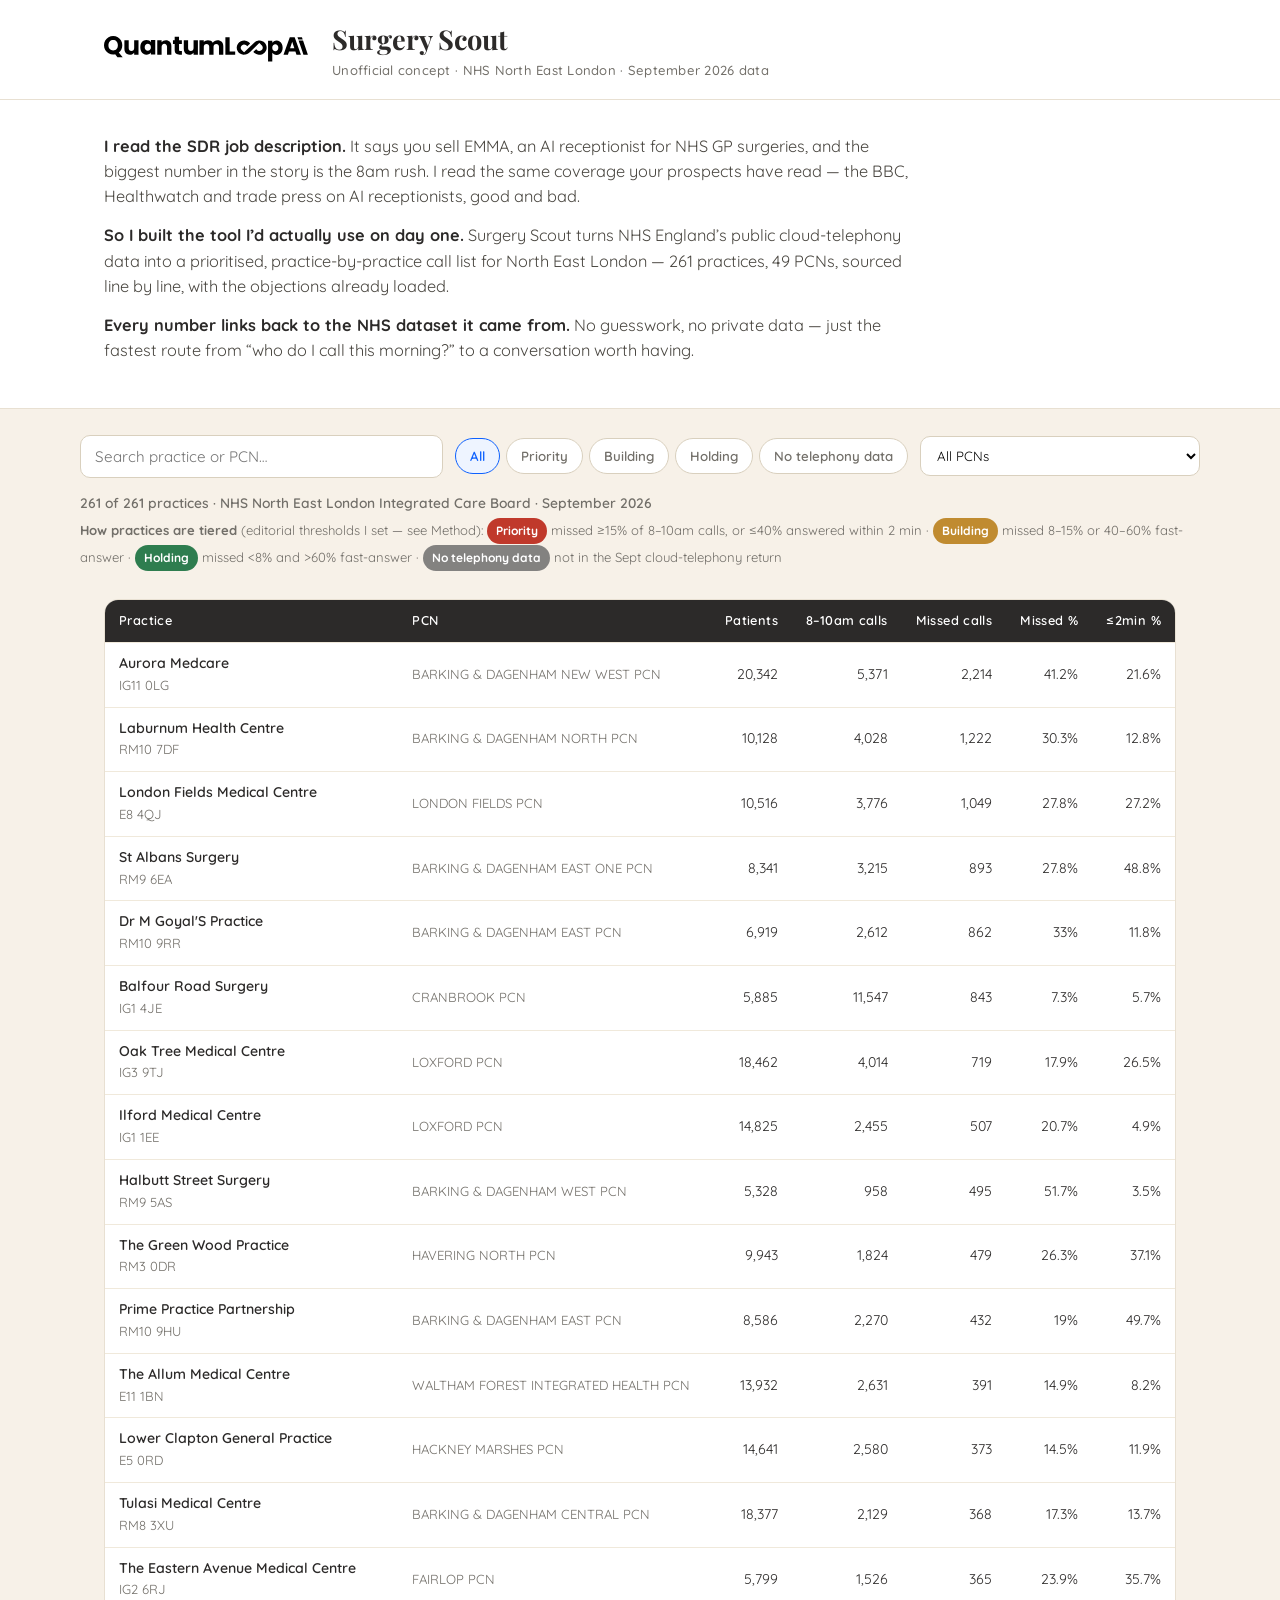
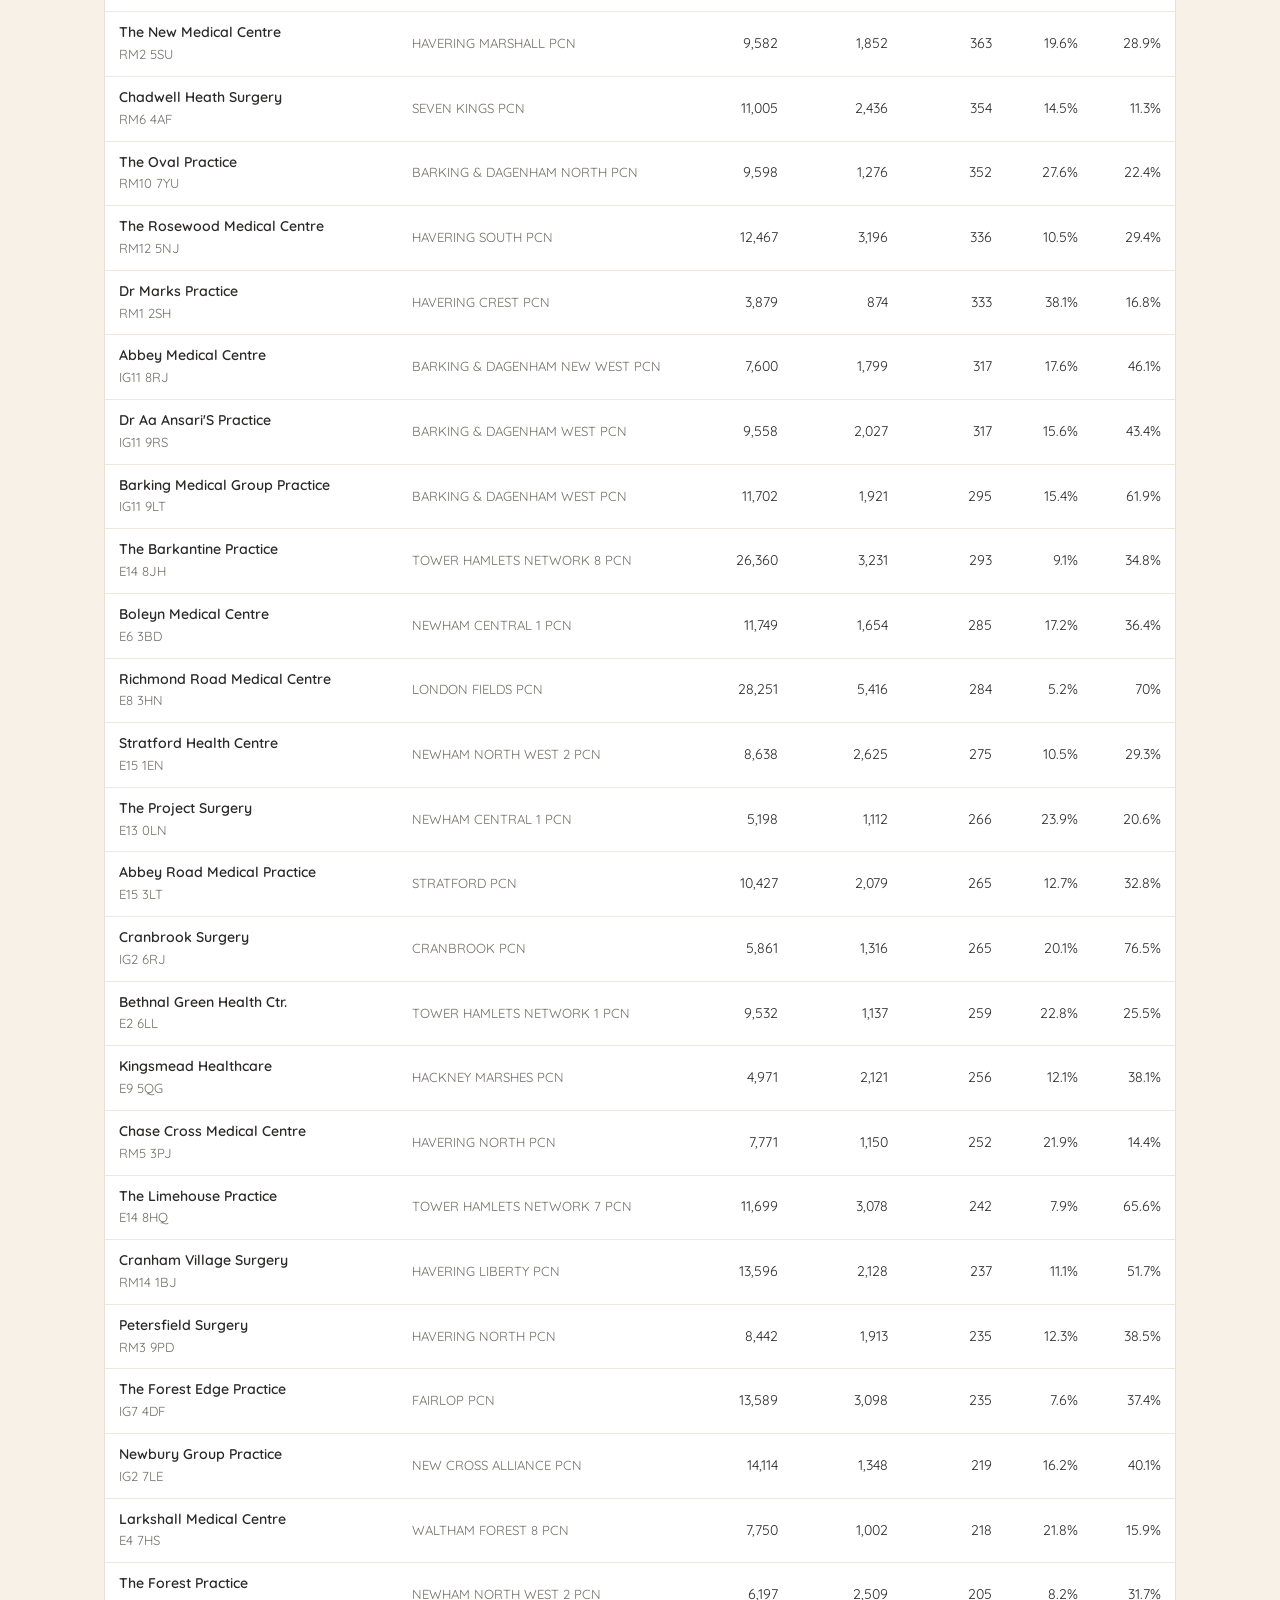
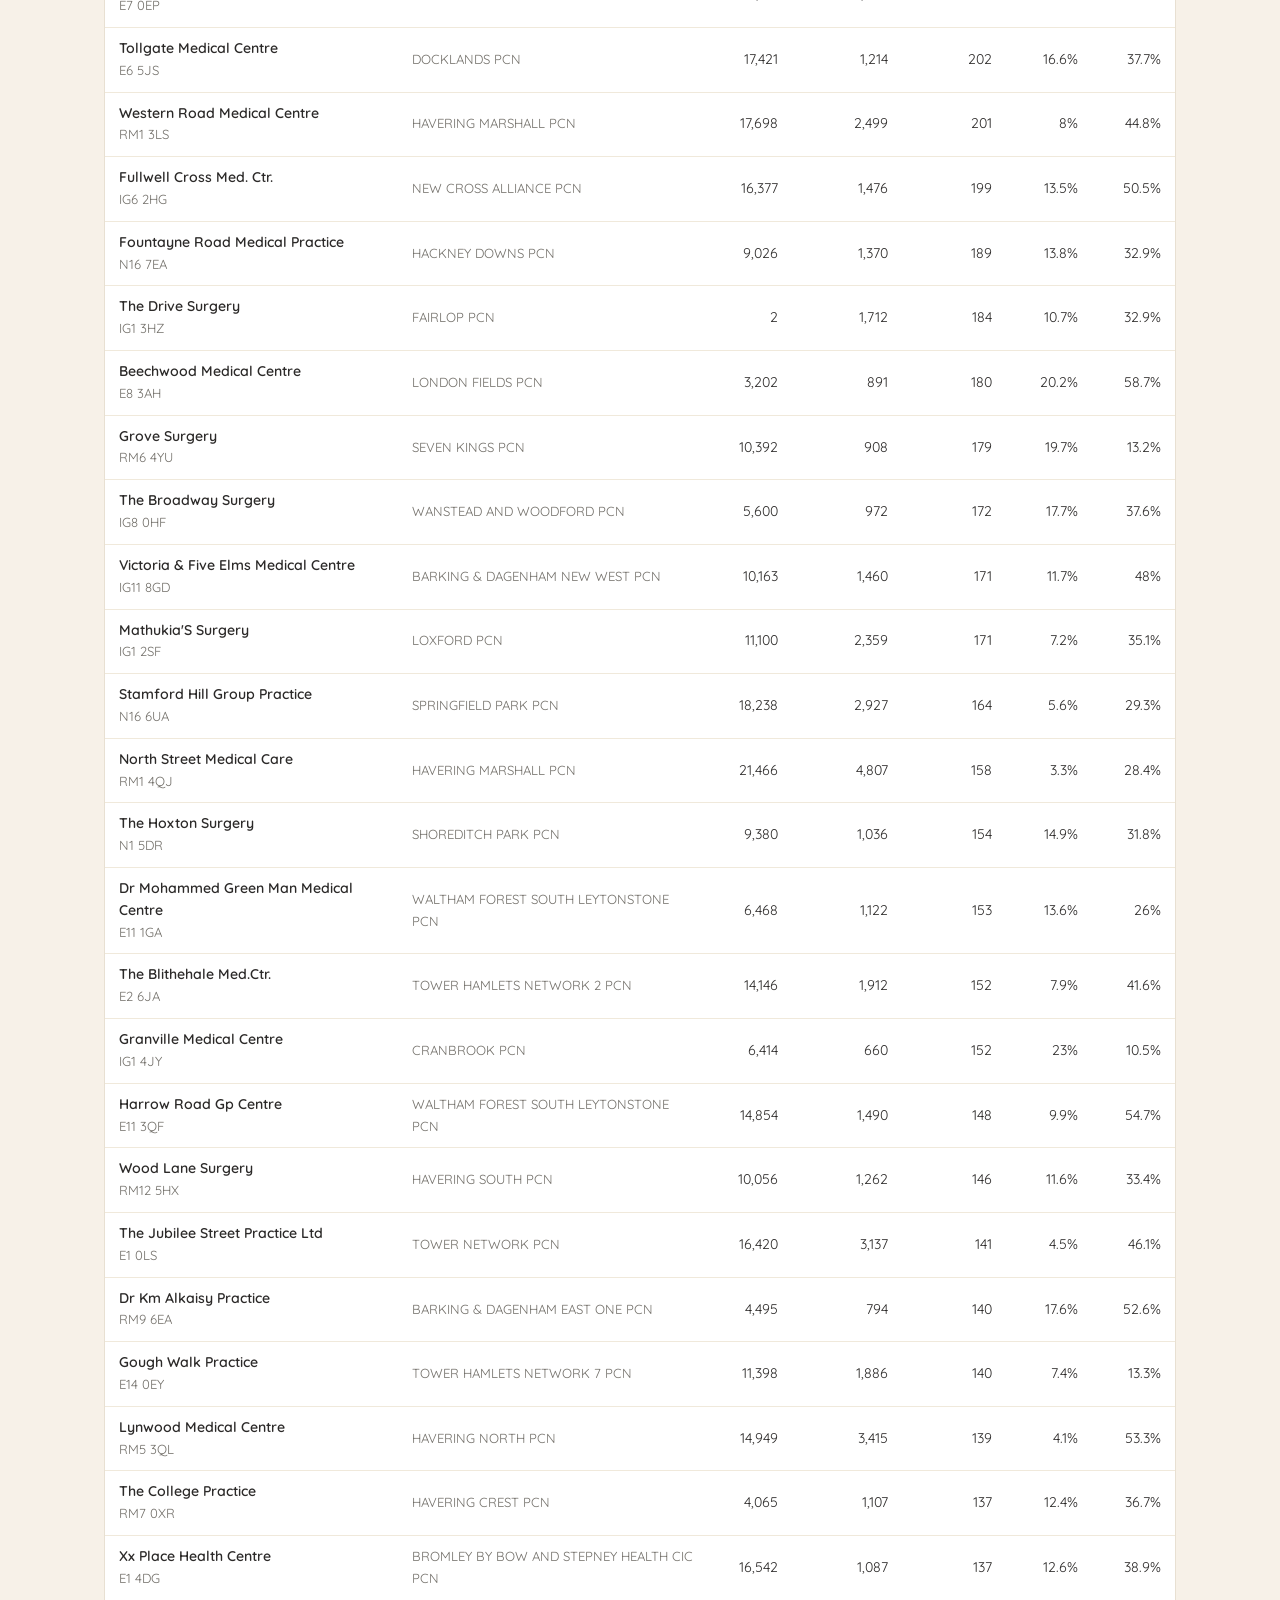
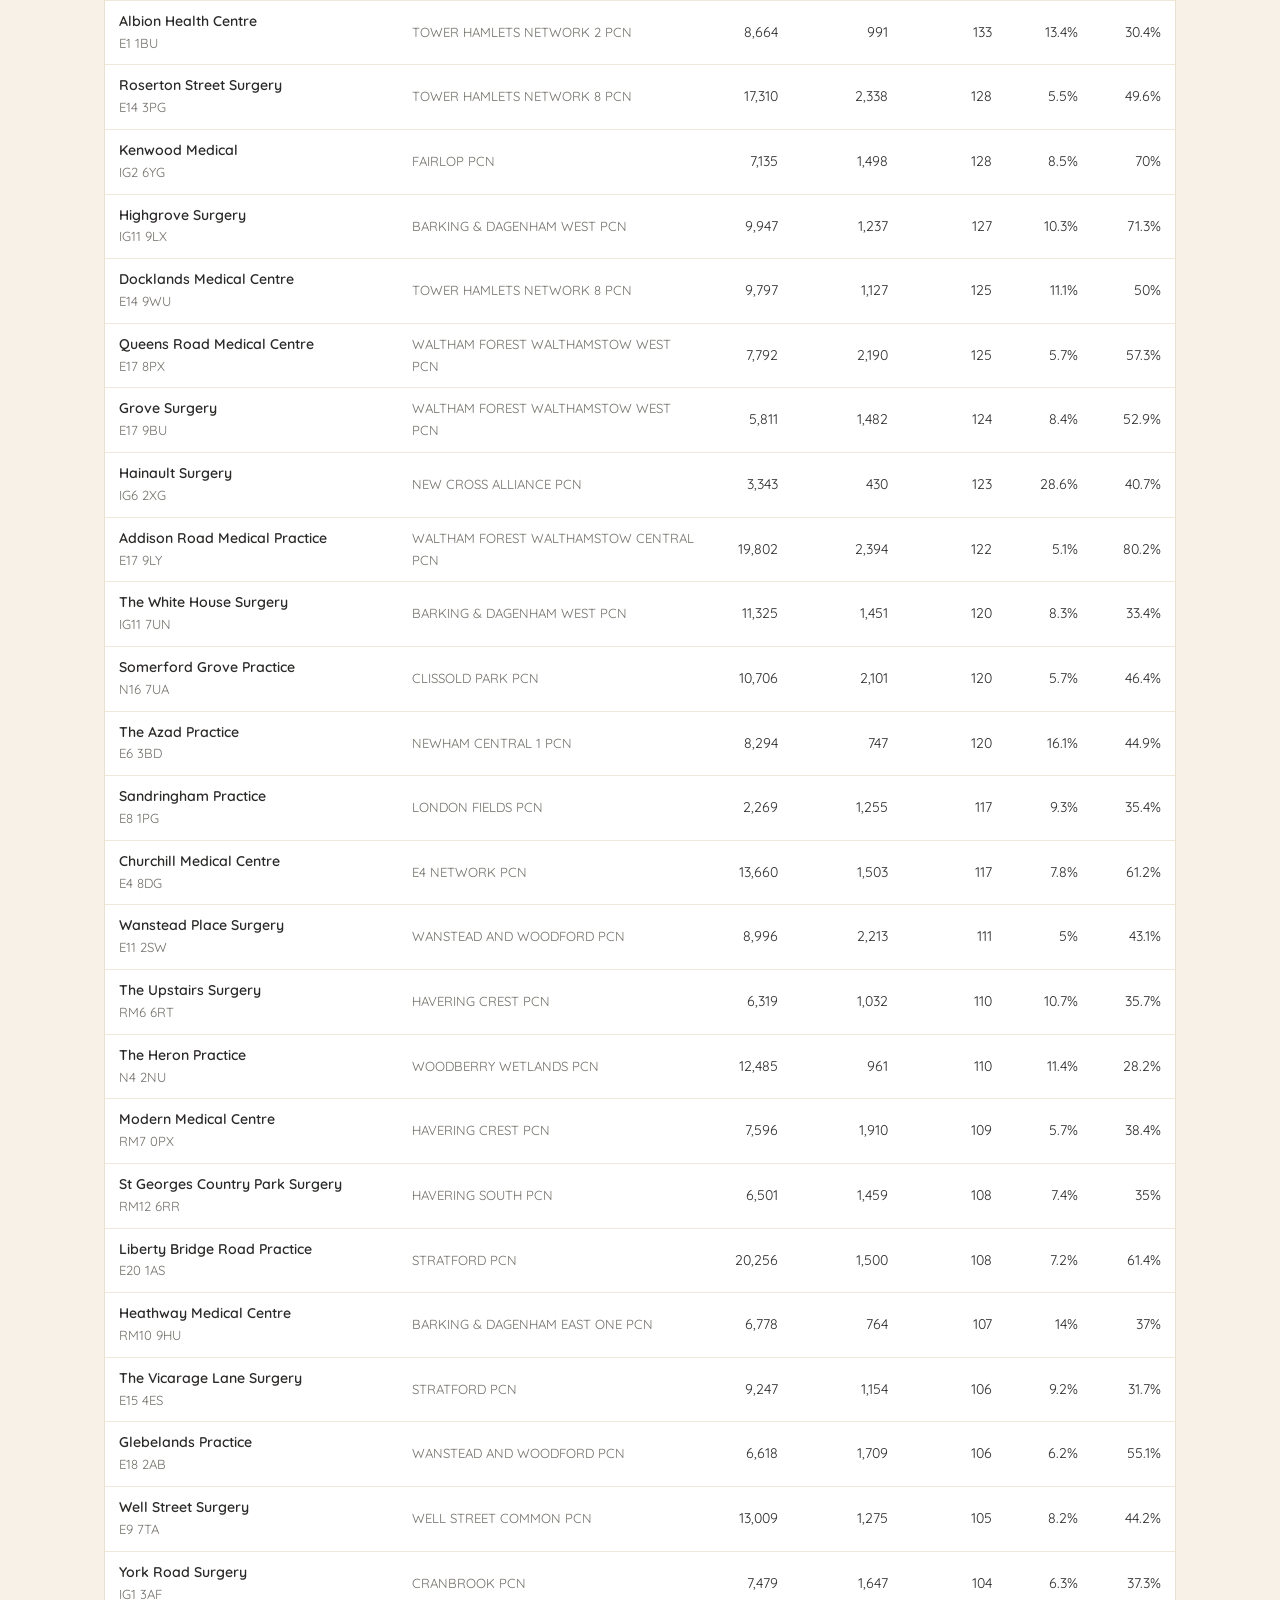
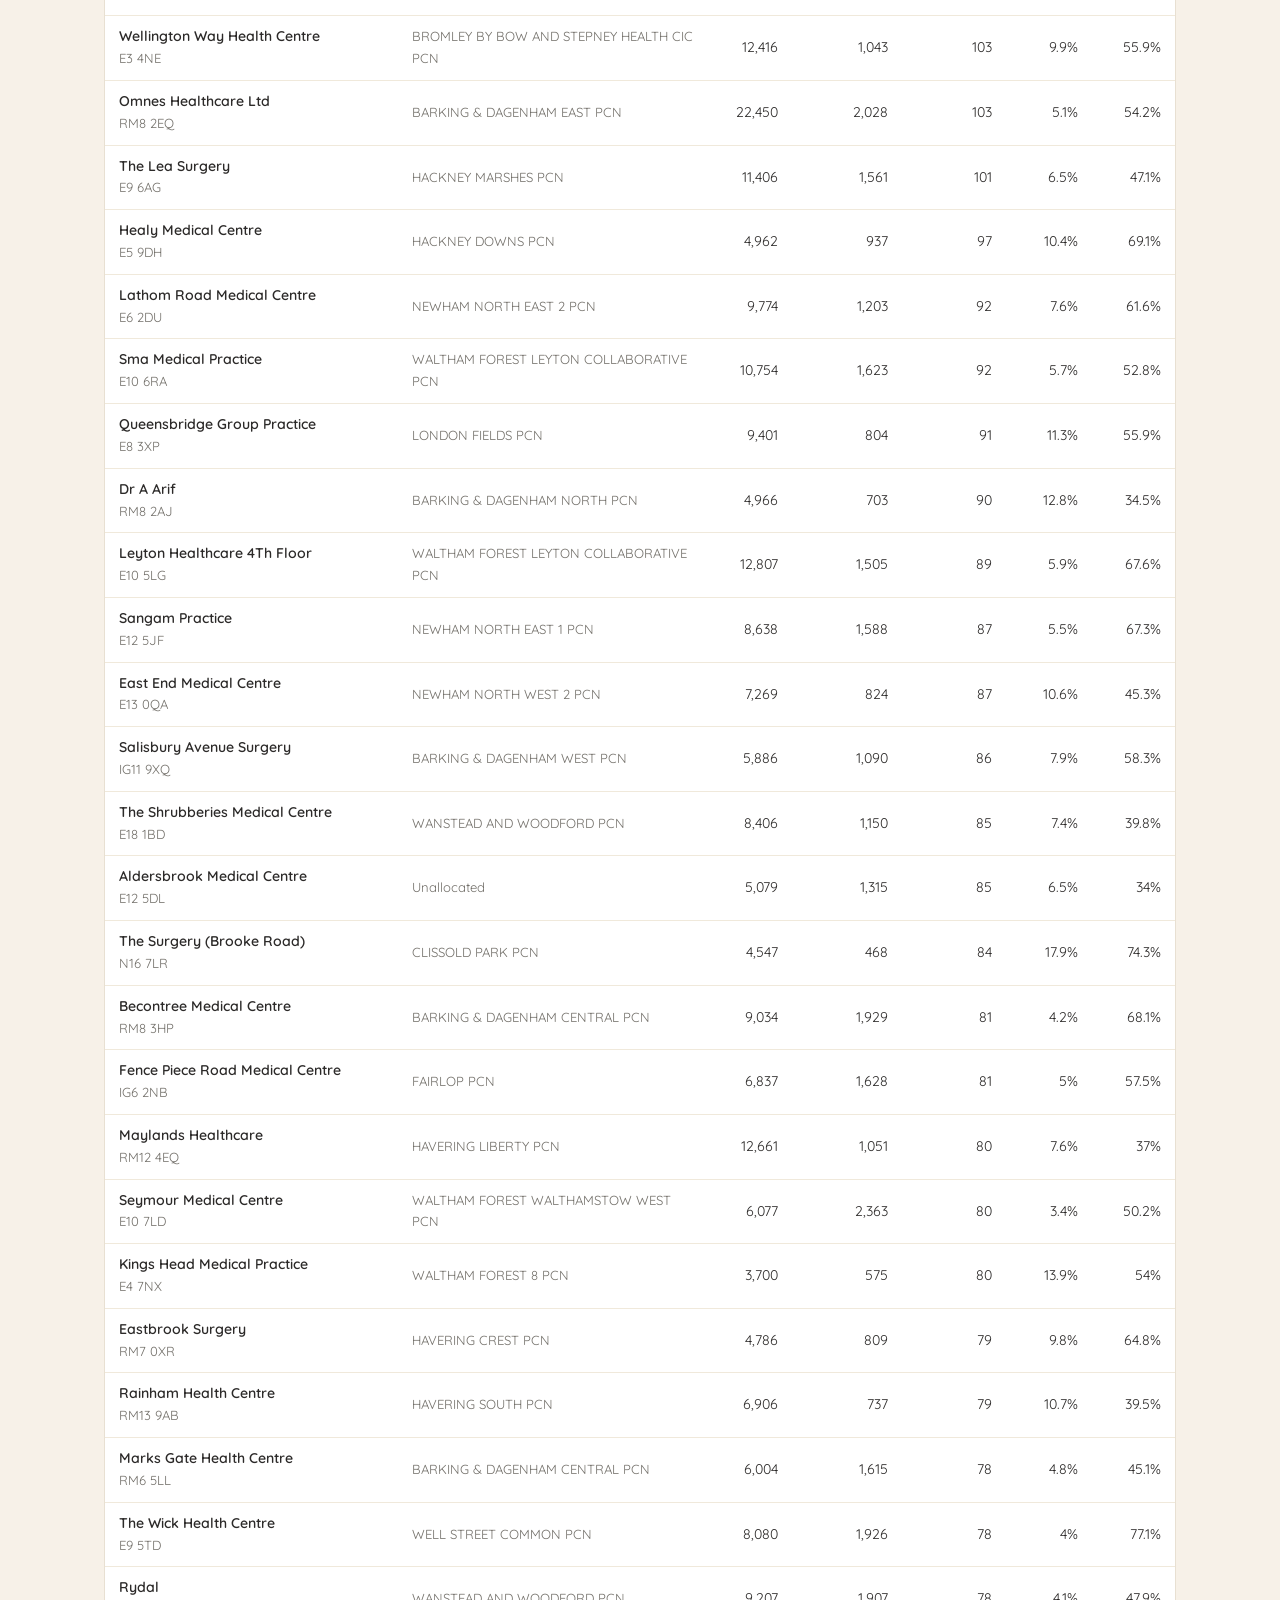
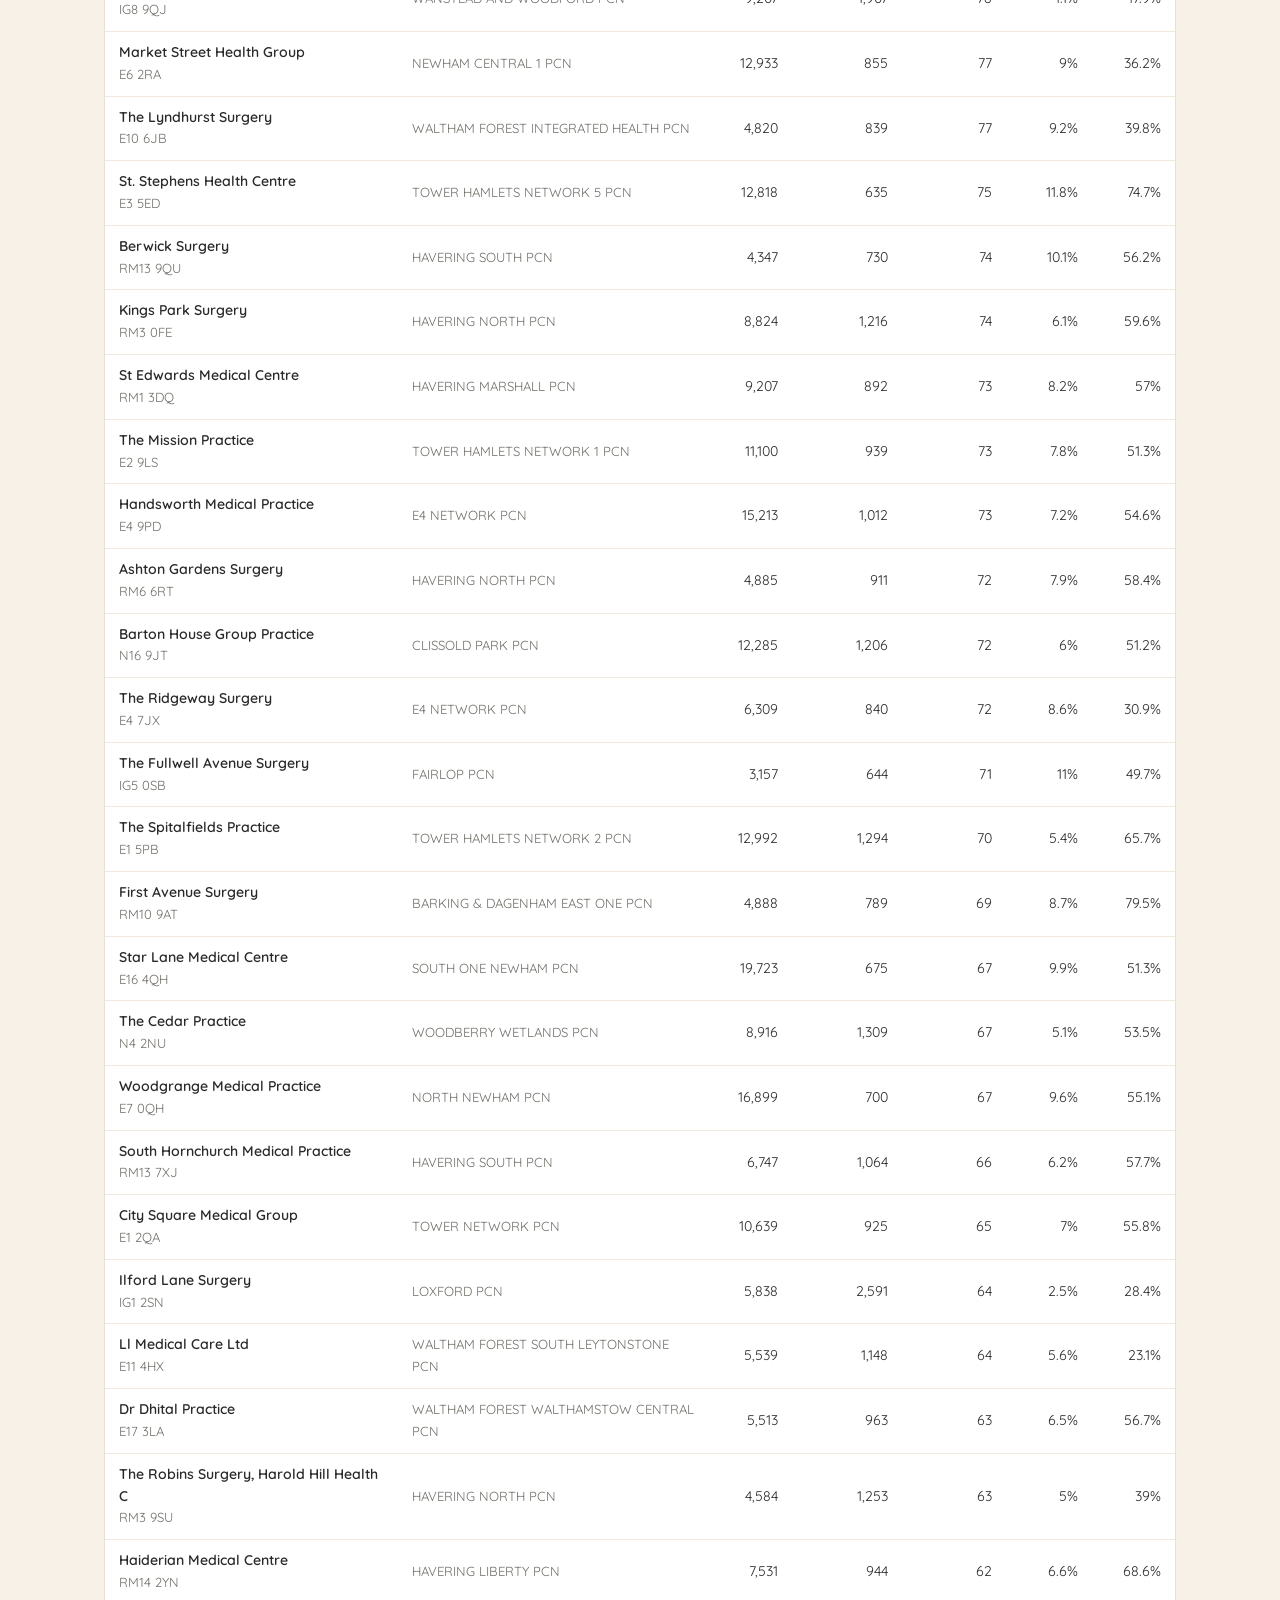
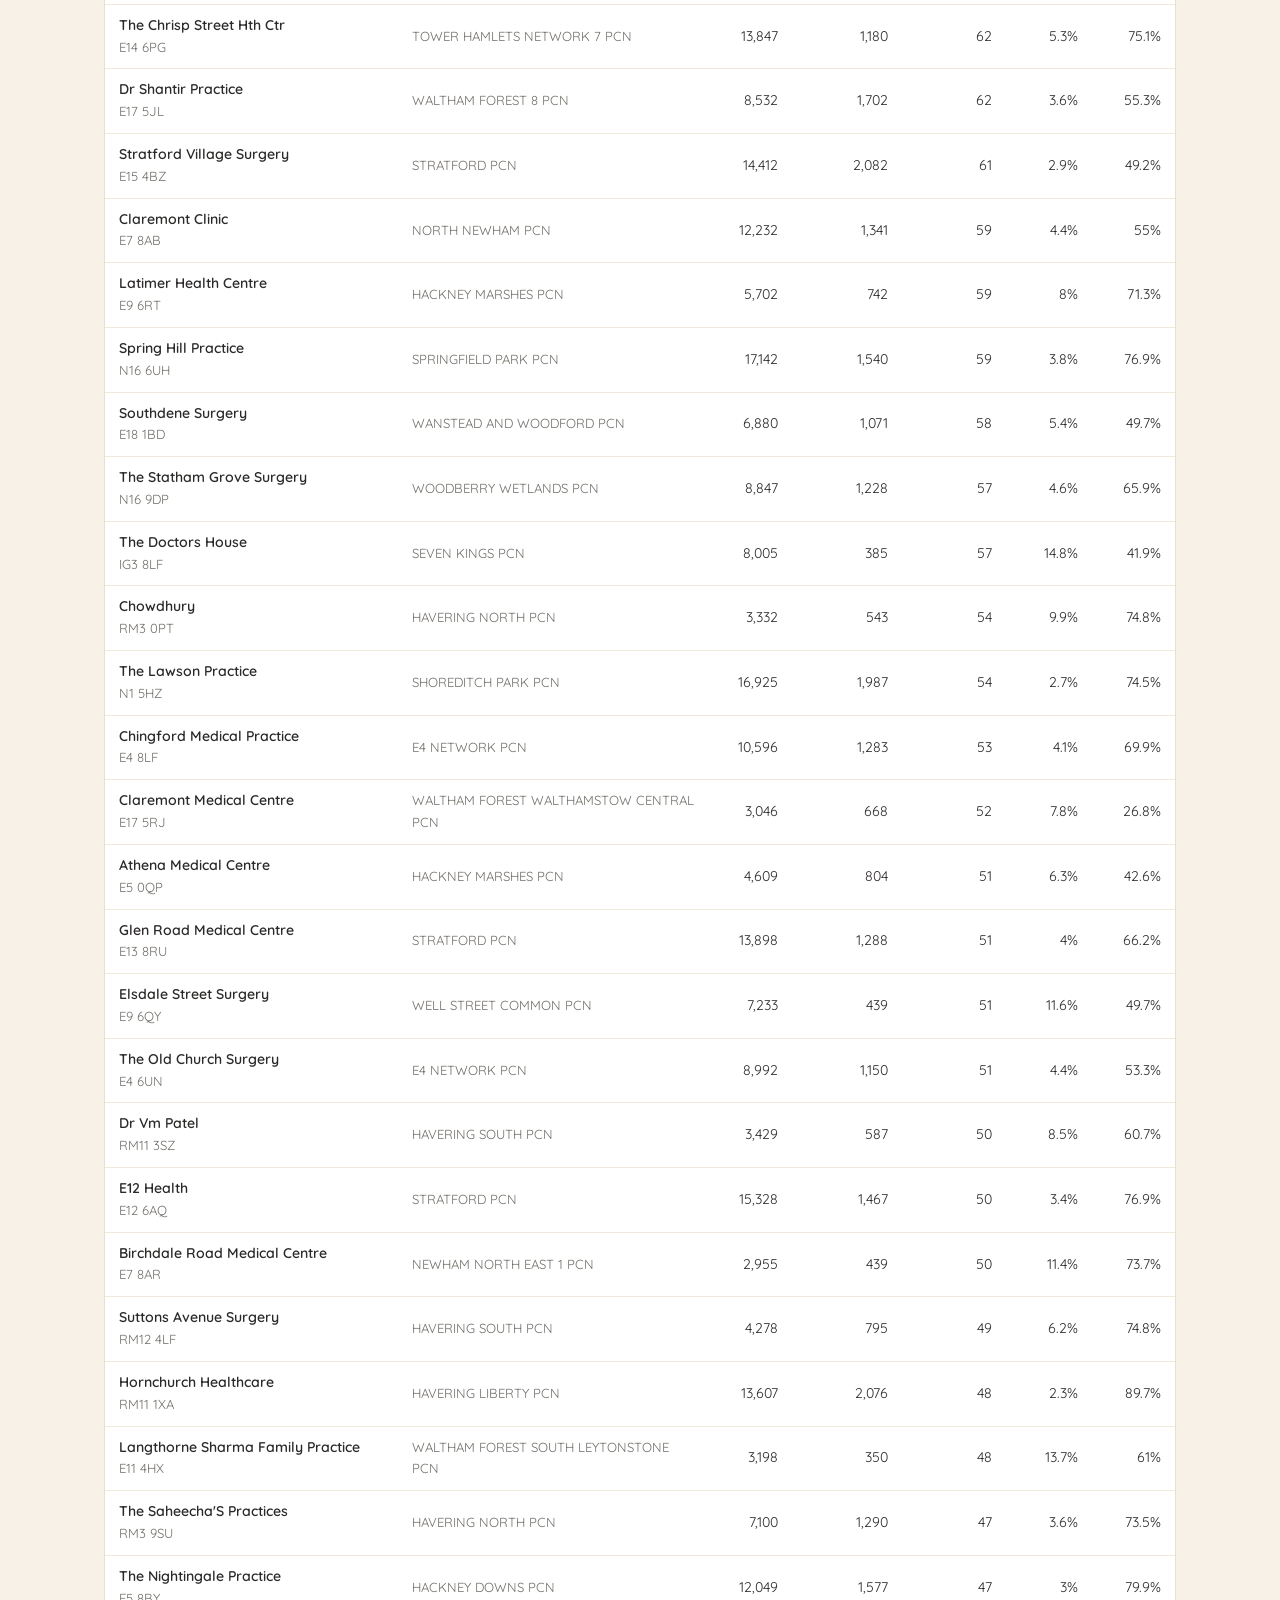
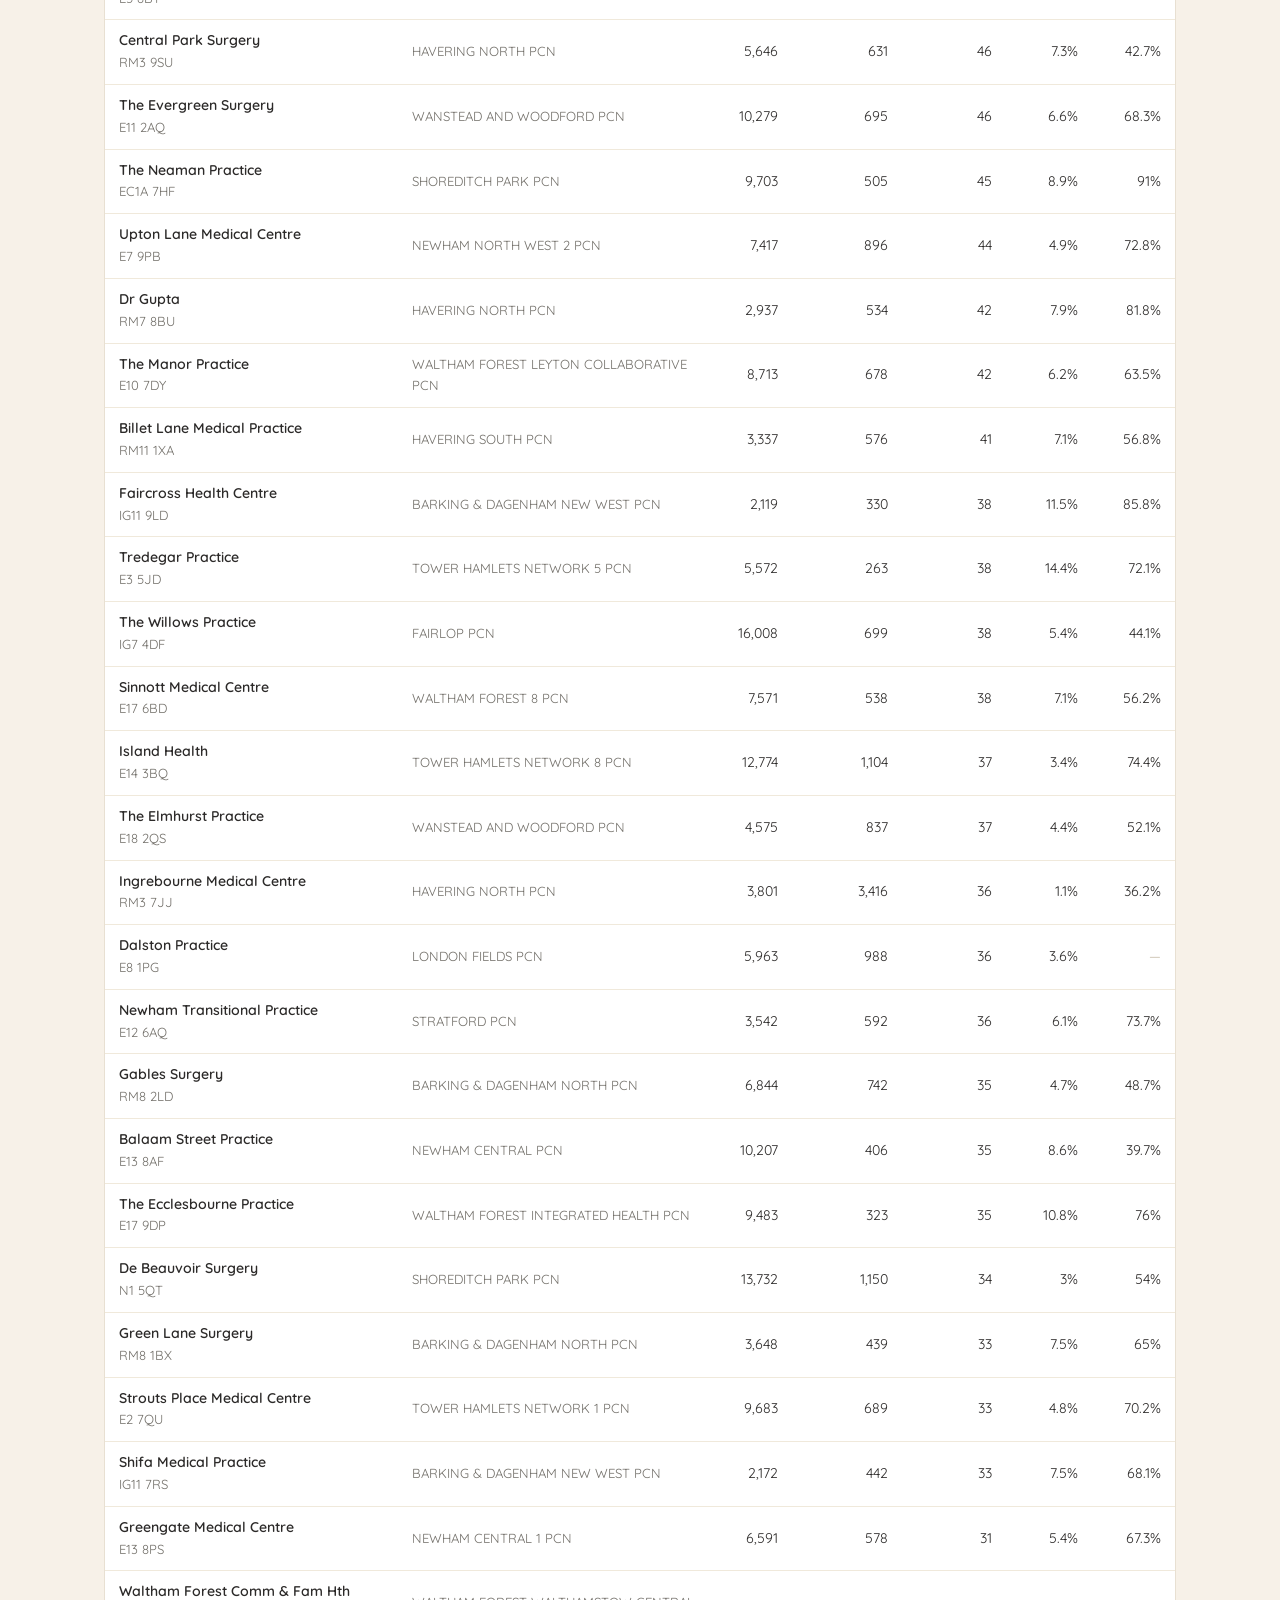
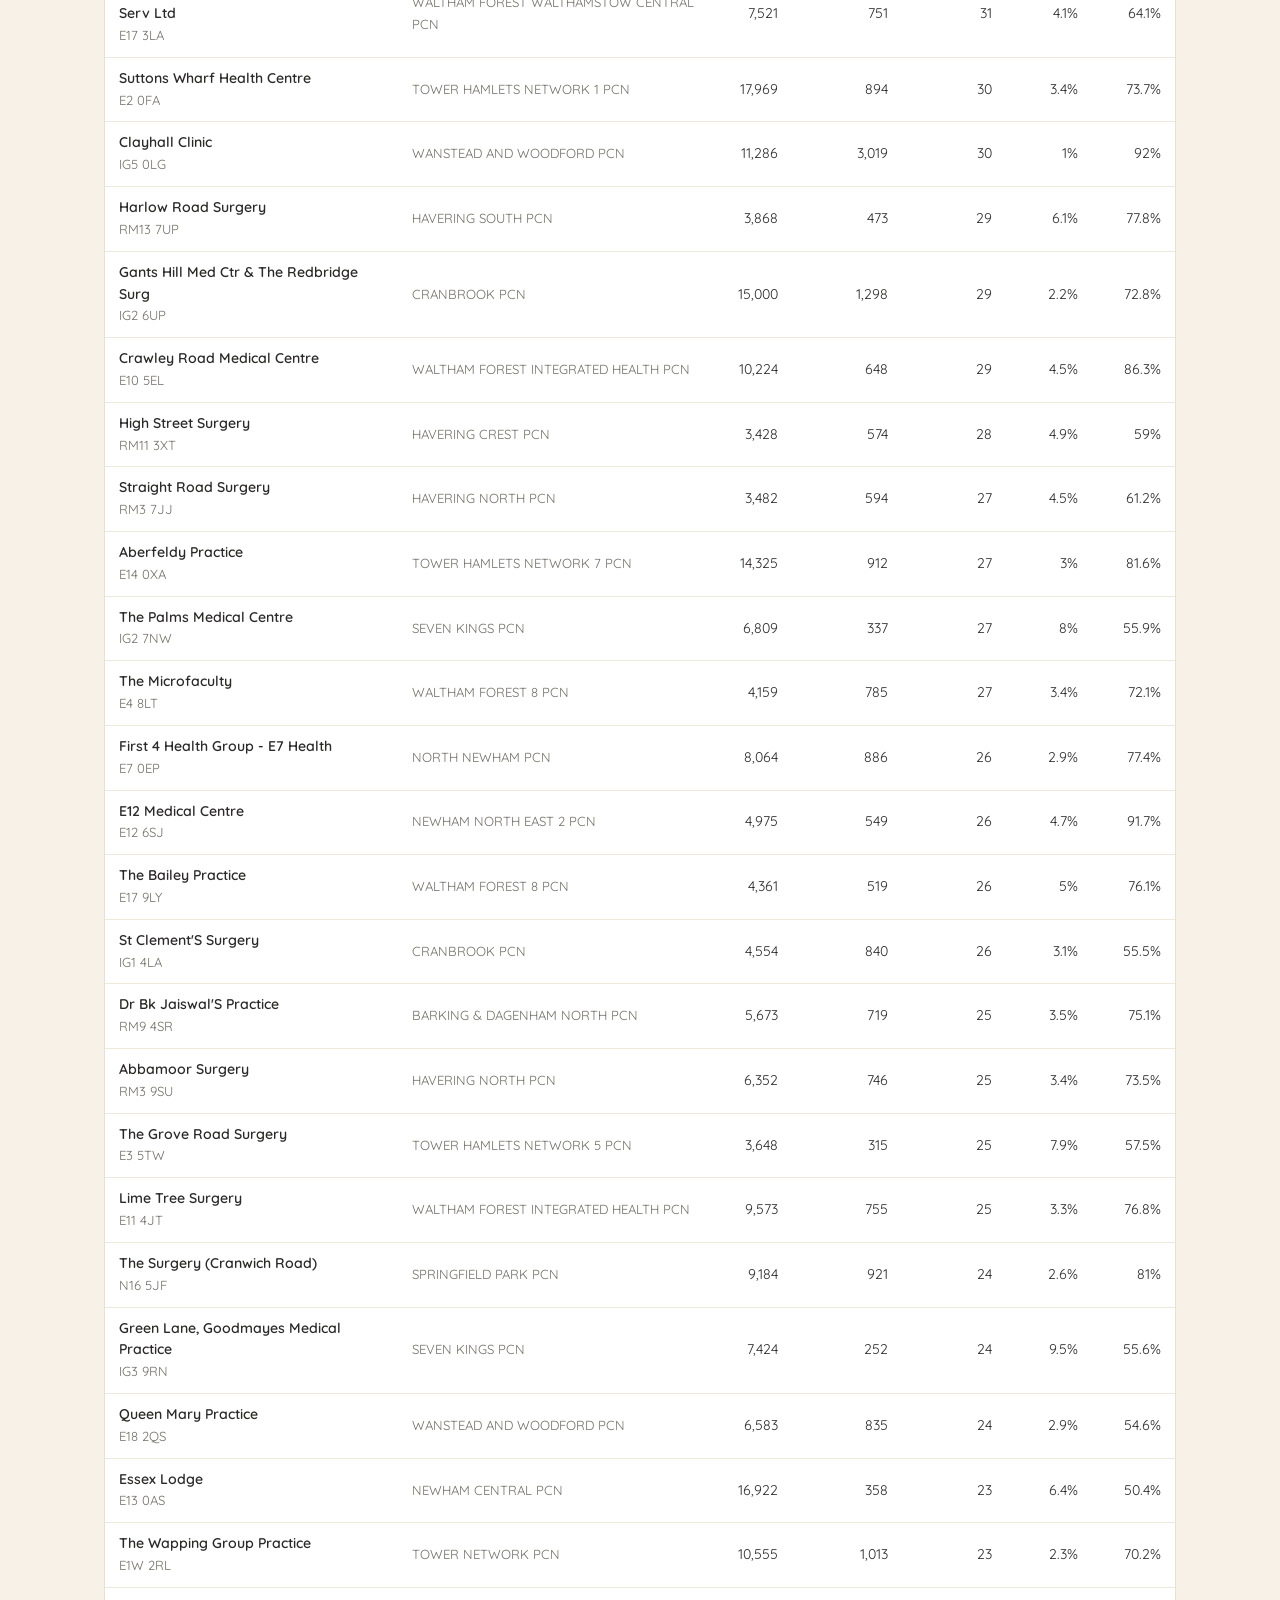
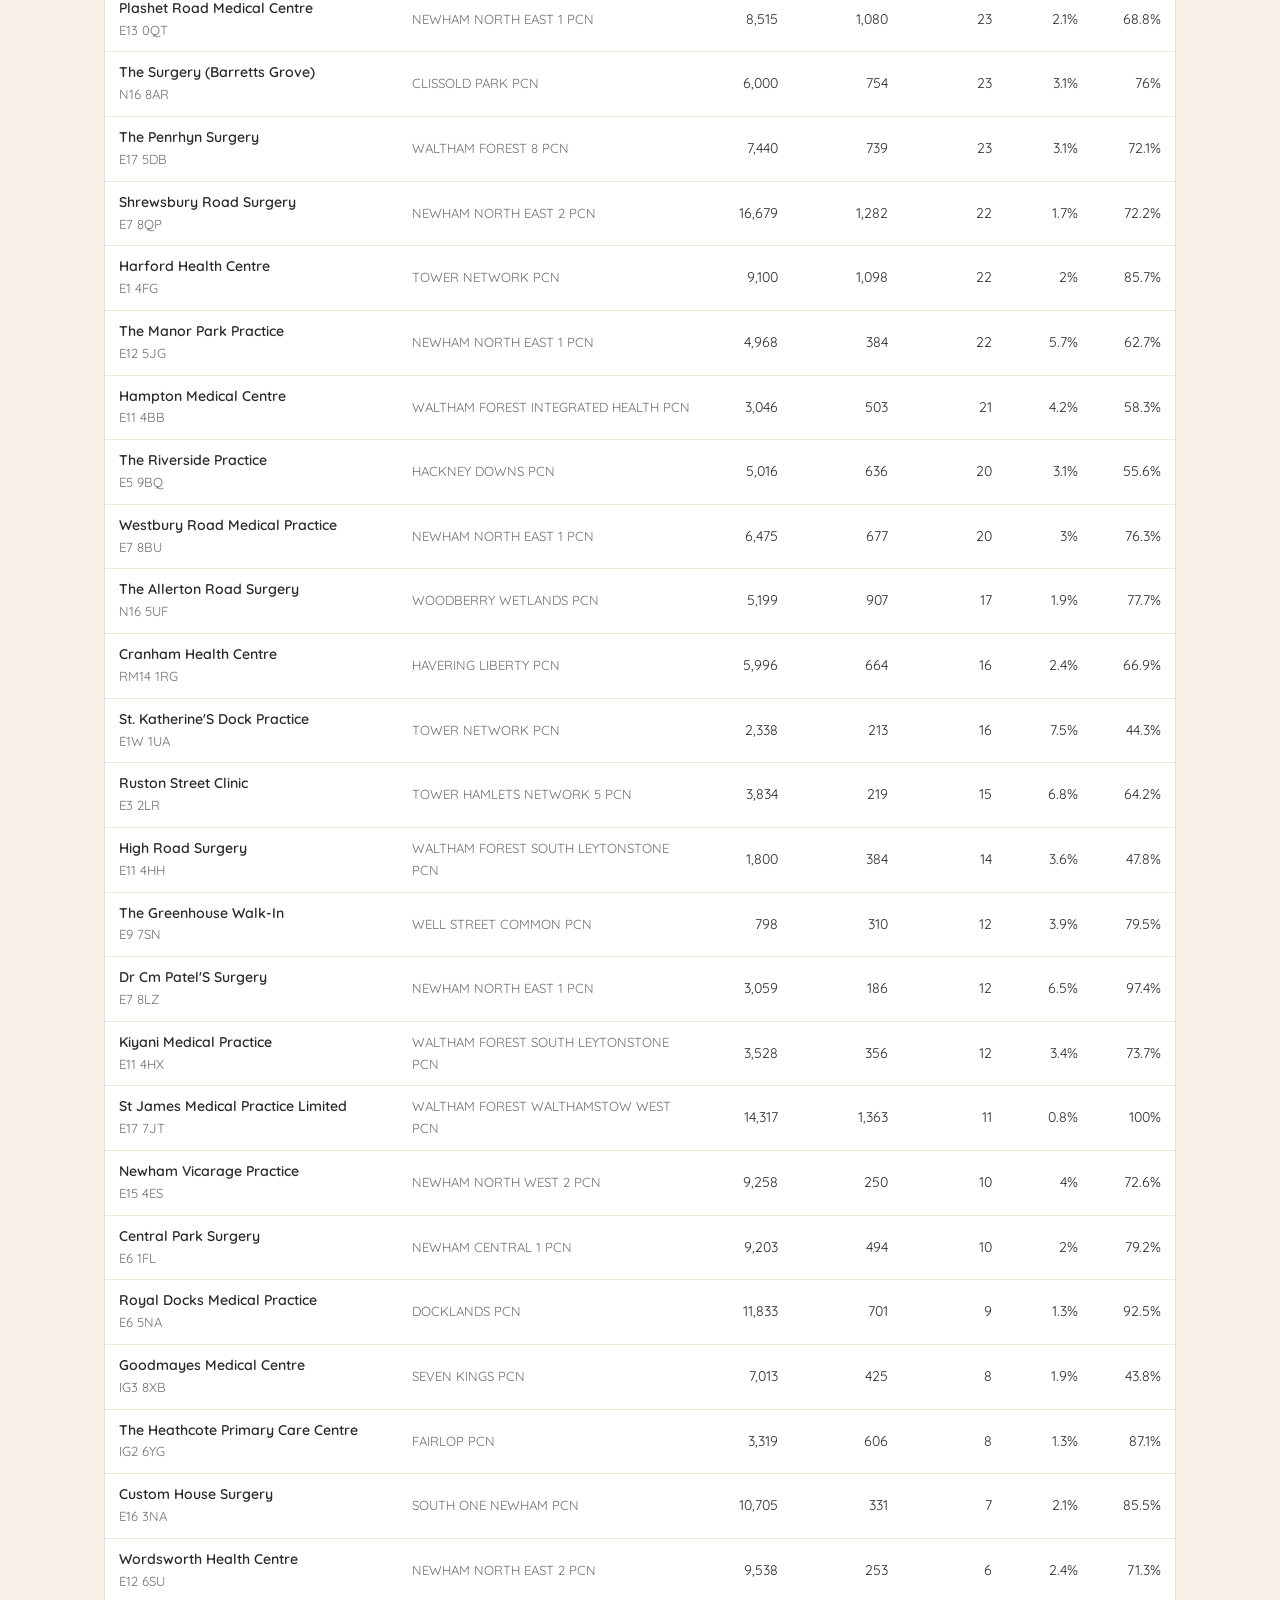
==== site/index.html @ 7cb2a922 "Surgery Scout: NHS NEL GP practice prospecting from public telephony data" ====
<!DOCTYPE html>
<html lang="en-GB">
<head>
<meta charset="UTF-8">
<meta name="viewport" content="width=device-width, initial-scale=1.0">
<title>Surgery Scout — an unofficial QuantumLoopAI concept</title>
<link rel="preconnect" href="https://fonts.googleapis.com">
<link href="https://fonts.googleapis.com/css2?family=Quicksand:wght@400;500;600;700&family=Playfair+Display:wght@600;700&display=swap" rel="stylesheet">
<link rel="stylesheet" href="style.css">
</head>
<body>
<header class="topbar">
  <div class="wrap topbar-in">
    <img src="ql-black-logo.svg" alt="QuantumLoopAI" class="logo">
    <div class="titleblock">
      <h1>Surgery Scout</h1>
      <p class="tag">Unofficial concept &middot; NHS North East London &middot; September 2026 data</p>
    </div>
  </div>
</header>

<section class="hero">
  <div class="wrap">
    <p class="pitch"><strong>I read the SDR job description.</strong> It says you sell EMMA, an AI receptionist for NHS GP surgeries, and the biggest number in the story is the 8am rush. I read the same coverage your prospects have read &mdash; the BBC, Healthwatch and trade press on AI receptionists, good and bad.</p>
    <p class="pitch"><strong>So I built the tool I&rsquo;d actually use on day one.</strong> Surgery Scout turns NHS England&rsquo;s public cloud-telephony data into a prioritised, practice-by-practice call list for North East London &mdash; 261 practices, 49 PCNs, sourced line by line, with the objections already loaded.</p>
    <p class="pitch"><strong>Every number links back to the NHS dataset it came from.</strong> No guesswork, no private data &mdash; just the fastest route from &ldquo;who do I call this morning?&rdquo; to a conversation worth having.</p>
  </div>
</section>

<section class="controls wrap">
  <div class="control-row">
    <input type="search" id="search" placeholder="Search practice or PCN&hellip;" aria-label="Search">
    <div class="tier-filters" role="group" aria-label="Tier filter">
      <button class="tf active" data-tier="all">All</button>
      <button class="tf tf-high" data-tier="high">Priority</button>
      <button class="tf tf-mod" data-tier="moderate">Building</button>
      <button class="tf tf-hold" data-tier="hold">Holding</button>
      <button class="tf tf-unk" data-tier="unknown">No telephony data</button>
    </div>
    <select id="pcnFilter"><option value="">All PCNs</option></select>
  </div>
  <p class="count" id="count"></p>
  <p class="thresholds"><strong>How practices are tiered</strong> (editorial thresholds I set &mdash; see Method):
    <span class="pill p-high">Priority</span> missed ≥15% of 8&ndash;10am calls, or ≤40% answered within 2 min &middot;
    <span class="pill p-mod">Building</span> missed 8&ndash;15% or 40&ndash;60% fast-answer &middot;
    <span class="pill p-hold">Holding</span> missed &lt;8% and &gt;60% fast-answer &middot;
    <span class="pill p-unk">No telephony data</span> not in the Sept cloud-telephony return</p>
</section>

<main class="wrap">
  <div class="tablewrap">
    <table id="ptable">
      <thead><tr>
        <th data-k="name">Practice</th><th data-k="pcn">PCN</th><th data-k="patients" class="num">Patients</th>
        <th data-k="inb810" class="num">8&ndash;10am calls</th><th data-k="missN" class="num">Missed calls</th><th data-k="miss810" class="num">Missed %</th><th data-k="fast810" class="num">&le;2min %</th>
      </tr></thead>
      <tbody id="tbody"></tbody>
    </table>
  </div>

  <aside id="detail" class="detail hidden" aria-live="polite"></aside>

  <section class="pcn">
    <h2>PCN view &mdash; where a network conversation makes sense</h2>
    <p>Practices in the same Primary Care Network often share telephony and buying decisions. Networks with several Priority practices are where one conversation can open a cluster.</p>
    <div class="tablewrap">
      <table>
        <thead><tr><th>PCN</th><th class="num">Practices</th><th class="num">Priority</th><th class="num">Building</th><th class="num">Network missed % (8&ndash;10am)</th><th class="num">Patients</th></tr></thead>
        <tbody id="pcnbody"></tbody>
      </table>
    </div>
  </section>

  <section class="objections">
    <h2>The objections are already public &mdash; so is the preparation</h2>
    <p>AI receptionists have had press, some of it hard. An SDR who hasn&rsquo;t read it gets flattened on the first call. These cards are the two questions I&rsquo;d expect first, and how I&rsquo;d handle them.</p>
    <div class="cards">
      <div class="card">
        <h3>&ldquo;We read about the accent problem.&rdquo;</h3>
        <p>On 10 July 2026, Healthwatch Rotherham published patient concerns about EMMA struggling with non-standard accents and speech difficulties, naming QuantumLoopAI as the company behind the system. In August the BBC reported the Rotherham concerns, and separately that a Doncaster surgery stopped using EMMA after a stroke patient repeatedly couldn&rsquo;t get through to book.</p>
        <p class="answer"><strong>The honest answer:</strong> acknowledge it, then go to what the company actually says. QuantumLoopAI&rsquo;s published response states EMMA does not make clinical decisions, is trained on a wide range of accents and dialects, and supports 17 languages; their own materials say callers can ask for a member of staff at any time and practices can configure priority routing so patients who need a person get one. Then the discovery question that matters: <em>&ldquo;How are you measuring whether every patient cohort gets through today?&rdquo;</em> A practice whose phone performance is already failing some patients has that problem with or without EMMA.</p>
        <p class="src"><a href="https://www.healthwatchrotherham.org.uk/blog/2026-07-10/patient-concern-over-ai-receptionist-emma-what-you-need-know" target="_blank" rel="noopener">Healthwatch Rotherham, 10 Jul 2026</a> &middot; <a href="https://www.bbc.co.uk/news/articles/c141dn3d26do" target="_blank" rel="noopener">BBC, Aug 2026</a> &middot; <a href="https://www.bbc.co.uk/news/articles/c4gql3gz9z7o" target="_blank" rel="noopener">BBC, 26 Aug 2026</a></p>
      </div>
      <div class="card">
        <h3>&ldquo;Is this even allowed under our GP contract?&rdquo;</h3>
        <p>Pulse reported on 9 April 2026 that NHS England advice, shared with practices by North East and North Cumbria ICB, warned that AI receptionist call handling could put practices in breach of their GP contract &mdash; specifically the obligation to share digital-telephony data with NHS England, which an AI layer can obscure.</p>
        <p class="answer"><strong>The honest answer:</strong> it&rsquo;s a real question with a real shape, and the SDR should know it cold. The reported advice concerns telephony data reporting, not a ban on AI reception. It&rsquo;s also a question for the company&rsquo;s compliance pack, not for improvisation on a call: <em>&ldquo;That&rsquo;s exactly what our compliance documentation covers &mdash; the NHS telephony reporting still flows. Can I set that up with your practice manager?&rdquo;</em> Local ICBs may issue their own advice, so checking what the practice&rsquo;s ICB has said is part of pre-call research, not an afterthought.</p>
        <p class="src"><a href="https://www.pulsetoday.co.uk/news/technology/gps-told-to-ensure-they-are-not-breaching-contract-when-using-ai-receptionists/" target="_blank" rel="noopener">Pulse, 9 Apr 2026</a> (registration may be required)</p>
      </div>
    </div>
  </section>

  <section class="method" id="method">
    <h2>Method, sources and limits</h2>
    <ul>
      <li><strong>Data.</strong> NHS England <em>Cloud Based Telephony Data in General Practice, September 2026</em> (published 29 Oct 2026): practice-level daily inbound calls, calls ended during the IVR stage, answered calls by wait time, missed calls and callbacks. <a href="https://digital.nhs.uk/data-and-information/publications/statistical/cloud-based-telephony-data-in-general-practice/september-2026" target="_blank" rel="noopener">Publication page</a> &middot; <a href="https://files.digital.nhs.uk/DF/67D81E/cbt-answered-sept-2026.zip" target="_blank" rel="noopener">Calls-answered file</a> &middot; <a href="https://files.digital.nhs.uk/7E/33E844/cbt-daytime-sept-2026.zip" target="_blank" rel="noopener">By-day-and-time file</a> &middot; <a href="https://files.digital.nhs.uk/9D/8AE597/cbt-metadata.xlsx" target="_blank" rel="noopener">Field metadata</a></li>
      <li><strong>What &ldquo;missed&rdquo; means here.</strong> NHS England&rsquo;s definitions: an inbound call ends in one of four outcomes &mdash; answered, missed, ended during the IVR message before joining the queue, or a callback requested. &ldquo;Missed&rdquo; (this tool&rsquo;s measure) means calls not dealt with, and voicemails count as missed. Calls abandoned during the IVR are a <em>separate</em> category &mdash; about 27% of inbound calls nationally &mdash; so this tool understates total unmet demand rather than overstating it. NHS England also notes outcome totals do not reconcile exactly for a large number of practices (they are working with suppliers on why).</li>
      <li><strong>Practice identity, list sizes, PCNs.</strong> NHS England <em>Patients Registered at a GP Practice</em>, October 2026 extract. <a href="https://digital.nhs.uk/data-and-information/publications/statistical/patients-registered-at-a-gp-practice" target="_blank" rel="noopener">Publication page</a>. All public data, used under the <a href="https://www.nationalarchives.gov.uk/doc/open-government-licence/version/3/" target="_blank" rel="noopener">Open Government Licence v3.0</a>. No patient-level data exists in these datasets or in this tool.</li>
      <li><strong>Metrics.</strong> &ldquo;8&ndash;10am&rdquo; = the publication&rsquo;s 08:00&ndash;10:00 reporting category, all September weekdays (NHS England separately reports core hours 08:00&ndash;18:30; the all-day figures here use that window). &ldquo;Missed %&rdquo; = missed &divide; inbound. &ldquo;&le;2min %&rdquo; = calls answered within 120 seconds &divide; all answered calls. Benchmarks: NEL practices missed 10.0% of 8&ndash;10am calls in September (32,109 of 321,082); England-wide, 10.9% of all core-hours calls were missed.</li>
      <li><strong>Tiers are my editorial thresholds</strong> (stated above) and the table sorts by the raw count of missed 8&ndash;10am calls, not an invented score. A tier is a reason a conversation might be relevant &mdash; measured phone pressure, not proven buying intent, budget or authority. Those are established in the conversation, not in a spreadsheet. High pressure is a phone-system problem, not a judgement of care quality or of the practice&rsquo;s staff.</li>
      <li><strong>Scope is one ICB</strong> (North East London: 261 practices, 244 in the September return = 93%, the highest coverage of the five London ICBs, which range 82&ndash;91% in the same data). Chosen because it&rsquo;s the home patch for a Canary Wharf-based SDR and coverage makes it the cleanest demonstration. The same method rolls out nationally.</li>
      <li><strong>Coverage caveats.</strong> The return covers practices whose telephony supplier provides data; practices not in the return are marked &ldquo;No telephony data&rdquo; &mdash; an open question for the first call, not a verdict. A practice that already runs an AI receptionist or diverts calls may show distorted numbers.</li>
      <li><strong>Customer status.</strong> QuantumLoopAI&rsquo;s customer list is not public. No practice in this tool should be treated as confirmed net-new; check the CRM before any outreach. (The one customer I could confirm publicly, Priory Medical Centre in York, is outside this patch.)</li>
      <li><strong>Not in v1.</strong> GP Patient Survey phone-access results (public, practice-level; not merged in v1), national rollout, monthly auto-refresh. Each is a week-one addition with a known build plan.</li>
      <li><strong>Clinical safety note.</strong> Call-volume data says nothing about any individual patient&rsquo;s needs or ability to use any system. This tool ranks phone queues, never patients.</li>
    </ul>
  </section>
</main>

<footer>
  <div class="wrap">
    <p><strong>Surgery Scout is an unofficial concept by Ayo Ahmed.</strong> It is not affiliated with, endorsed by, or commissioned by QuantumLoopAI. The QuantumLoopAI name and logo appear only to show the company this concept was built for.</p>
    <p>Built from public NHS England data under the Open Government Licence. September&ndash;October 2026 extracts.</p>
  </div>
</footer>

<script src="data.js"></script>
<script src="app.js"></script>
</body>
</html>
---- site/style.css ----
:root{
  --blue:#0e61fe; --blue-soft:#3689ff; --navy:#2f5a99;
  --ink:#2c2a29; --ink-soft:#4a4741; --grey:#726f69; --grey-light:#838280;
  --cream:#f7f1e8; --white:#fff;
  --high:#c0392b; --mod:#c08b30; --hold:#2e7d4f; --unk:#838280;
}
*{box-sizing:border-box;margin:0;padding:0}
body{font-family:'Quicksand',sans-serif;background:var(--cream);color:var(--ink);line-height:1.55}
.wrap{max-width:1120px;margin:0 auto;padding:0 24px}
a{color:var(--blue);text-decoration:none}a:hover{text-decoration:underline}
.topbar{background:var(--white);border-bottom:1px solid #e8e0d2;padding:18px 0}
.topbar-in{display:flex;align-items:center;gap:20px}
.logo{height:26px;width:auto}
h1{font-family:'Playfair Display',serif;font-size:1.7rem;color:var(--ink)}
.tag{font-size:.82rem;color:var(--grey);font-weight:500;letter-spacing:.02em}
.hero{background:var(--white);border-bottom:1px solid #e8e0d2;padding:34px 0 30px}
.pitch{max-width:820px;margin-bottom:14px;font-size:1.02rem;color:var(--ink-soft)}
.pitch strong{color:var(--ink)}
.controls{padding:26px 0 8px}
.control-row{display:flex;flex-wrap:wrap;gap:12px;align-items:center}
#search{flex:1;min-width:220px;padding:11px 14px;border:1.5px solid #d9d0be;border-radius:10px;background:var(--white);font-family:inherit;font-size:.95rem}
#search:focus{outline:none;border-color:var(--blue)}
.tier-filters{display:flex;gap:6px;flex-wrap:wrap}
.tf{padding:9px 14px;border:1.5px solid #d9d0be;border-radius:999px;background:var(--white);font-family:inherit;font-weight:600;font-size:.83rem;cursor:pointer;color:var(--grey)}
.tf.active{border-color:var(--blue);color:var(--blue);background:#eef4ff}
#pcnFilter{padding:10px 12px;border:1.5px solid #d9d0be;border-radius:10px;background:var(--white);font-family:inherit;max-width:280px}
.count{margin:14px 0 4px;font-size:.86rem;color:var(--grey);font-weight:600}
.thresholds{font-size:.82rem;color:var(--grey);margin-bottom:8px;line-height:2}
.pill{display:inline-block;padding:1px 9px;border-radius:999px;font-size:.75rem;font-weight:700;color:#fff}
.p-high{background:var(--high)}.p-mod{background:var(--mod)}.p-hold{background:var(--hold)}.p-unk{background:var(--unk)}
.tablewrap{background:var(--white);border:1px solid #e8e0d2;border-radius:14px;overflow:auto;margin:12px 0 30px}
table{width:100%;border-collapse:collapse;font-size:.88rem}
th{position:sticky;top:0;background:var(--ink);color:var(--white);text-align:left;padding:11px 14px;font-weight:600;font-size:.8rem;letter-spacing:.03em;cursor:pointer;user-select:none;white-space:nowrap}
th .arr{opacity:.7;font-size:.7rem}
td{padding:10px 14px;border-top:1px solid #f0e9db}
tbody tr{cursor:pointer}
tbody tr:hover{background:#f6f9ff}
.num{text-align:right}
.tname{font-weight:600}
.tpcn{color:var(--grey);font-size:.82rem}
.badge{display:inline-block;padding:2px 10px;border-radius:999px;font-size:.72rem;font-weight:700;color:#fff}
.b-high{background:var(--high)}.b-moderate{background:var(--mod)}.b-hold{background:var(--hold)}.b-unknown,.b-low_volume{background:var(--unk)}
.na{color:#c9c0ad}
.detail{position:fixed;right:24px;top:80px;width:min(400px,calc(100vw - 48px));max-height:calc(100vh - 120px);overflow:auto;background:var(--white);border:1px solid #ddd2bd;border-radius:16px;box-shadow:0 18px 50px rgba(44,42,41,.22);padding:22px;z-index:20}
.detail.hidden{display:none}
.detail h3{font-family:'Playfair Display',serif;font-size:1.15rem;margin-bottom:2px;padding-right:26px}
.detail .dmeta{font-size:.8rem;color:var(--grey);margin-bottom:12px}
.detail .dclose{position:absolute;top:12px;right:14px;border:none;background:none;font-size:1.2rem;cursor:pointer;color:var(--grey)}
.detail .dgrid{display:grid;grid-template-columns:1fr 1fr;gap:8px;margin-bottom:14px}
.detail .stat{background:var(--cream);border-radius:10px;padding:9px 11px}
.detail .stat b{display:block;font-size:1.05rem}
.detail .stat span{font-size:.72rem;color:var(--grey);font-weight:600}
.detail h4{font-size:.8rem;text-transform:uppercase;letter-spacing:.05em;color:var(--navy);margin:12px 0 5px}
.detail p,.detail li{font-size:.87rem;color:var(--ink-soft)}
.detail ul{padding-left:18px}
.pcn h2,.objections h2,.method h2{font-family:'Playfair Display',serif;font-size:1.35rem;margin:8px 0 8px}
.pcn>p,.objections>p{max-width:760px;color:var(--ink-soft);font-size:.95rem;margin-bottom:10px}
.cards{display:grid;grid-template-columns:repeat(auto-fit,minmax(320px,1fr));gap:18px;margin:14px 0 34px}
.card{background:var(--white);border:1px solid #e8e0d2;border-radius:14px;padding:20px}
.card h3{font-size:1rem;margin-bottom:8px;color:var(--ink)}
.card p{font-size:.87rem;color:var(--ink-soft);margin-bottom:8px}
.card .answer{border-left:3px solid var(--blue);padding-left:12px}
.card .src{font-size:.78rem;color:var(--grey)}
.method{margin:0 0 40px;background:var(--white);border:1px solid #e8e0d2;border-radius:14px;padding:22px}
.method ul{padding-left:20px}
.method li{font-size:.86rem;color:var(--ink-soft);margin-bottom:9px}
footer{background:var(--ink);color:#d9d4ca;padding:26px 0 30px;font-size:.82rem}
footer p{margin-bottom:6px;max-width:760px}
footer strong{color:var(--white)}
@media(max-width:760px){.detail{right:12px;top:70px}.topbar-in{gap:12px}}
.linkbtn{border:none;background:none;padding:0;font:inherit;font-weight:600;color:var(--ink);text-align:left;cursor:pointer}
.linkbtn:hover{color:var(--blue);text-decoration:underline}
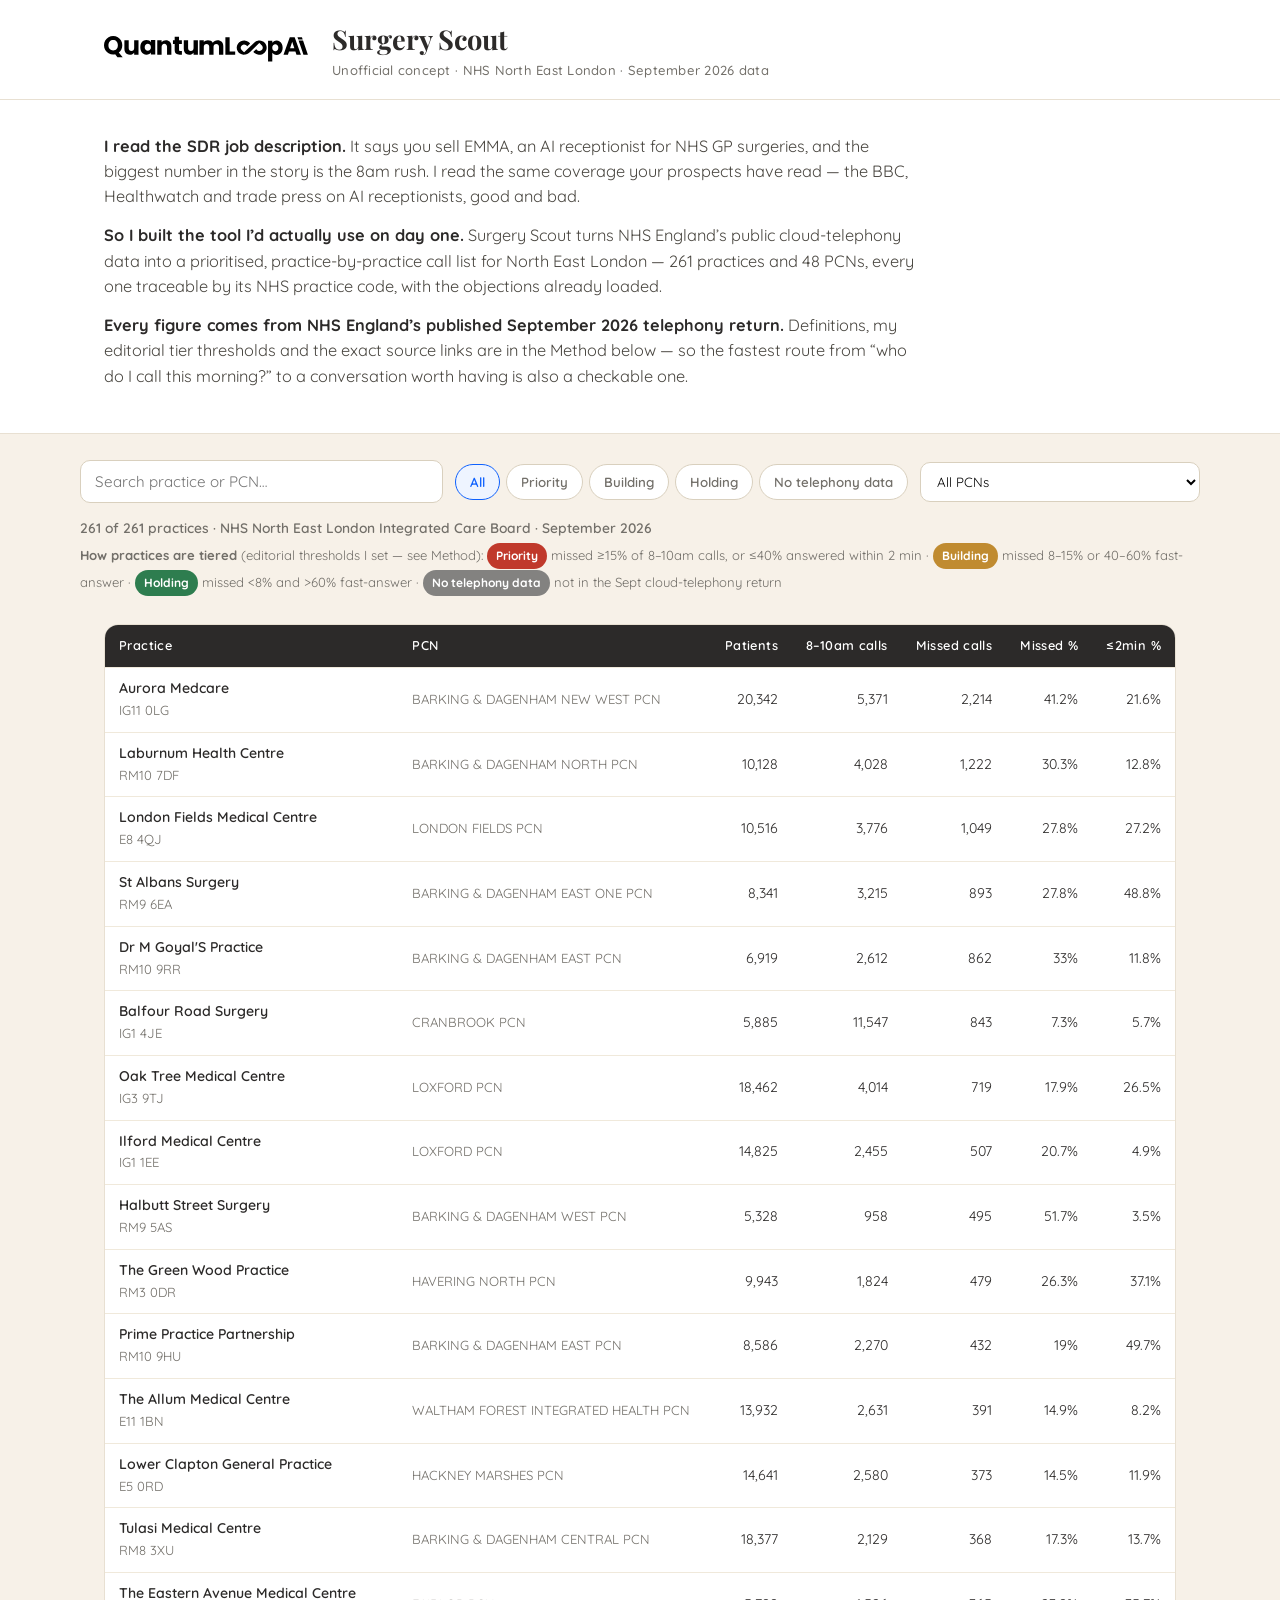
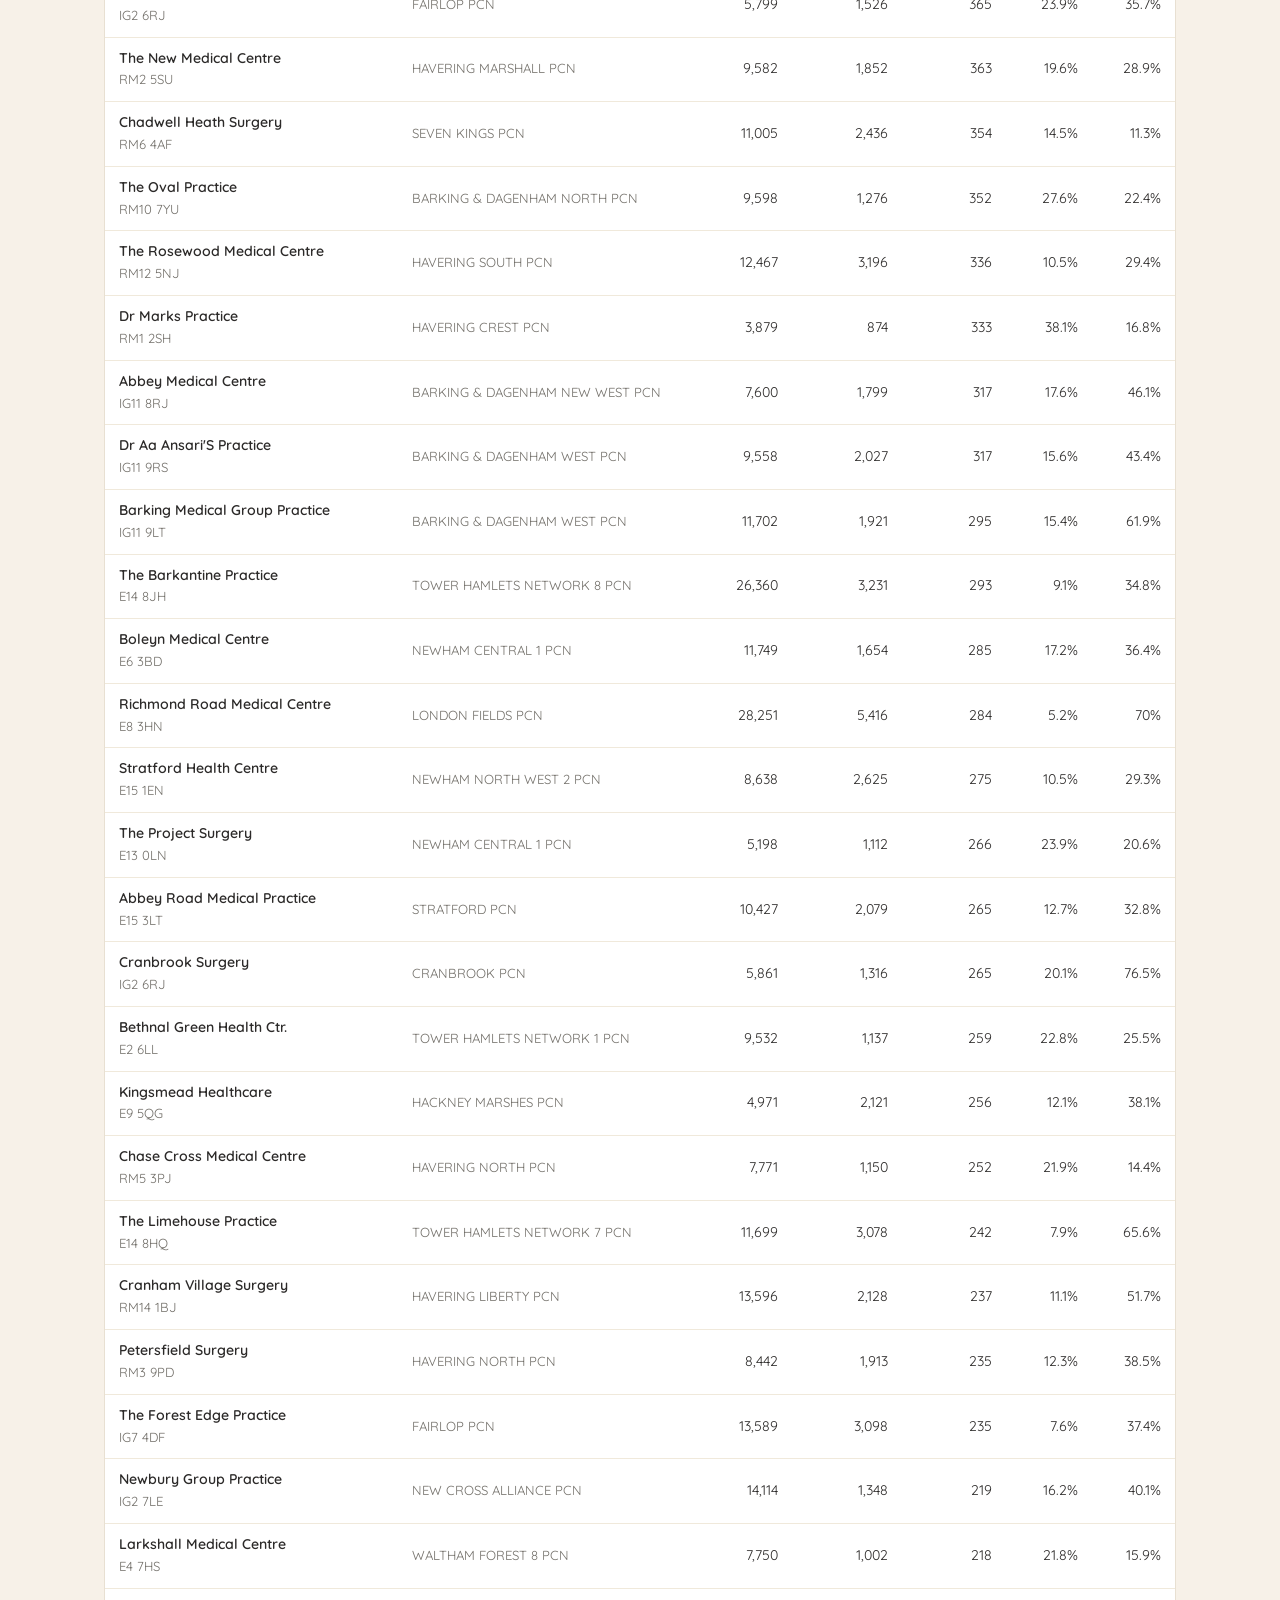
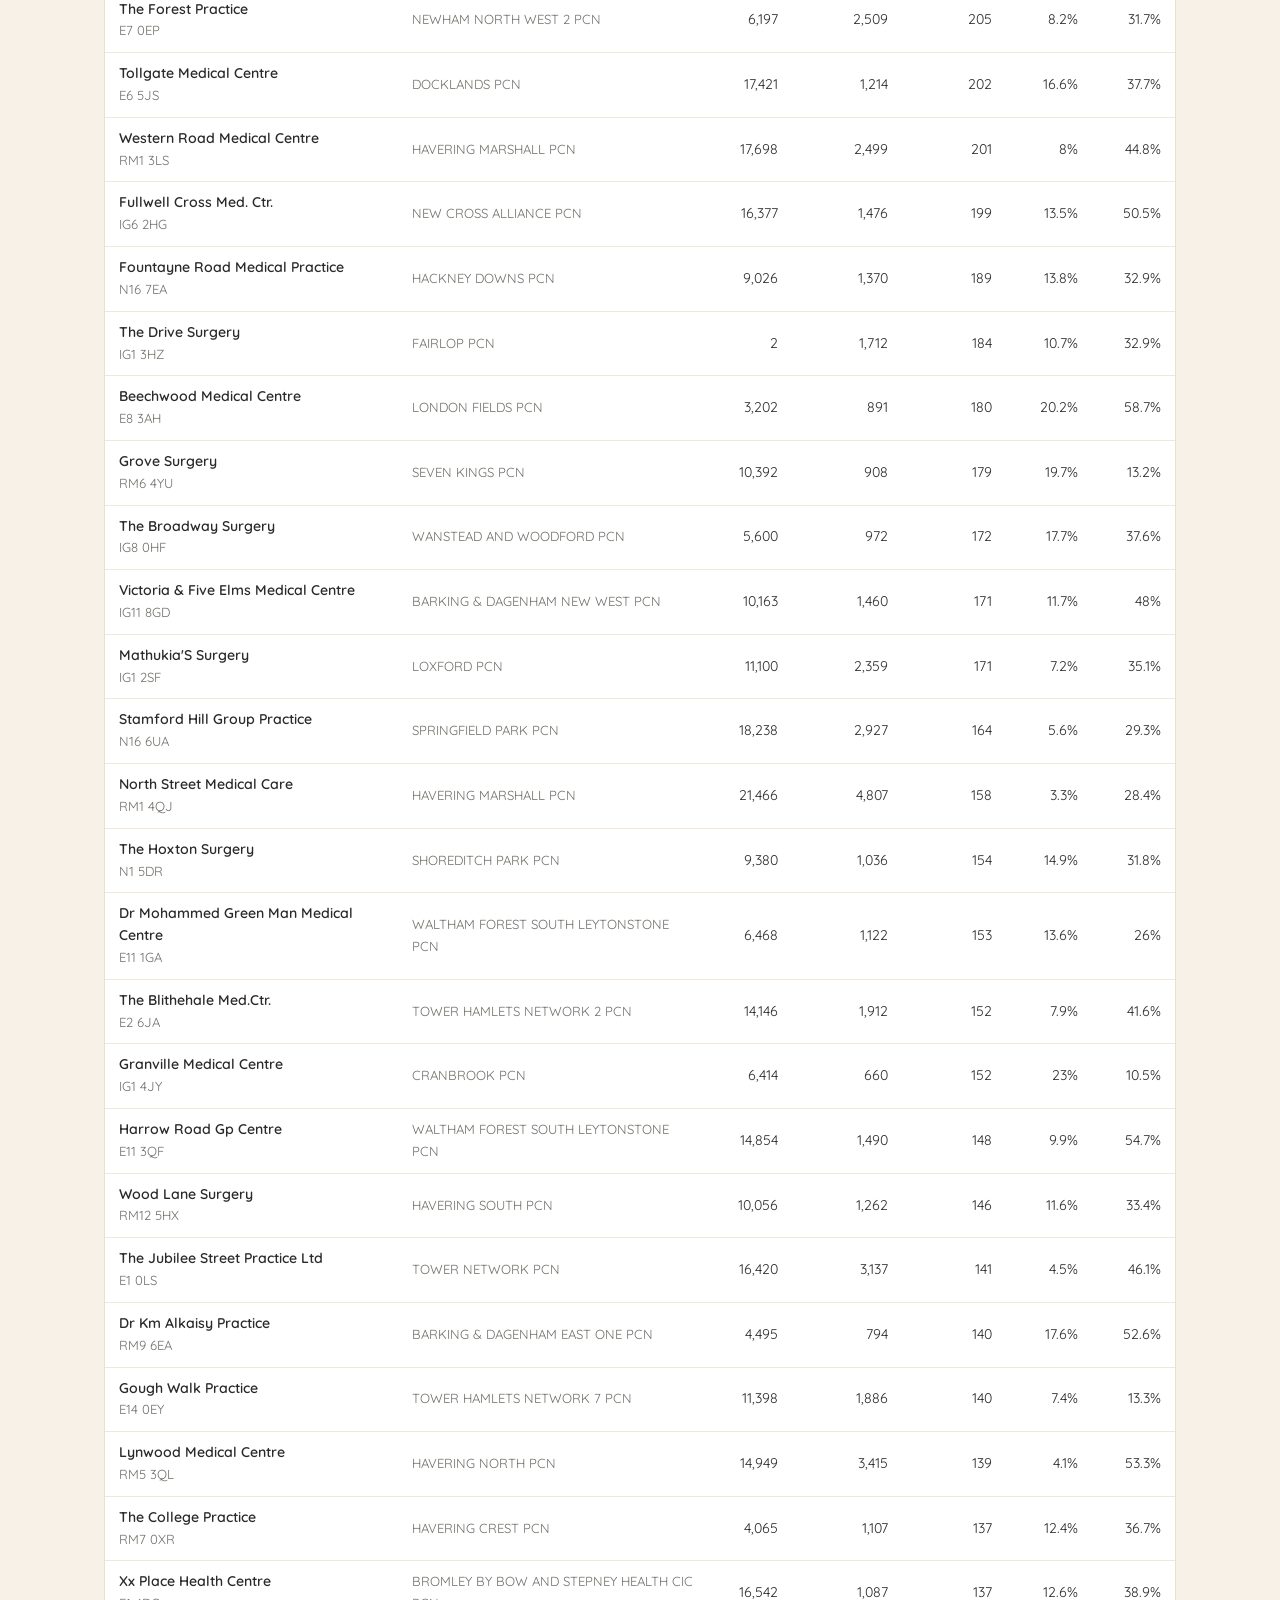
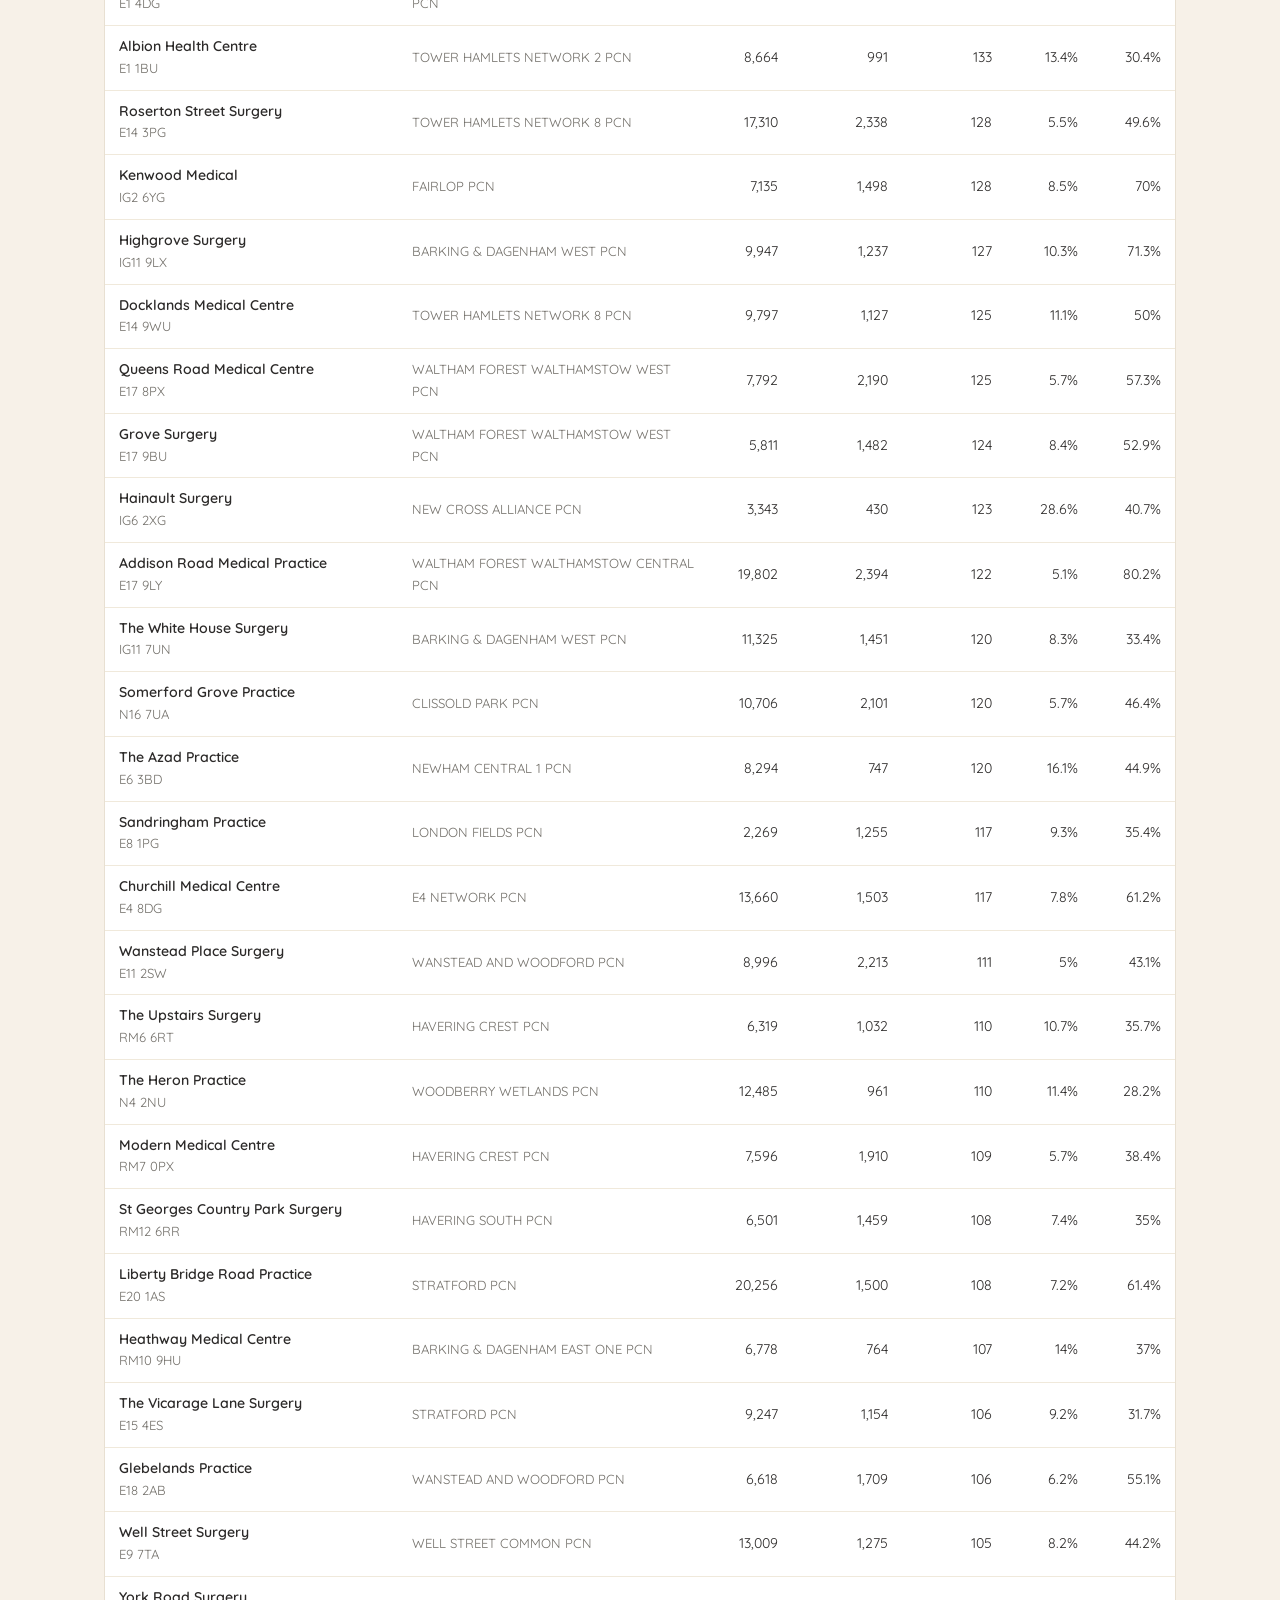
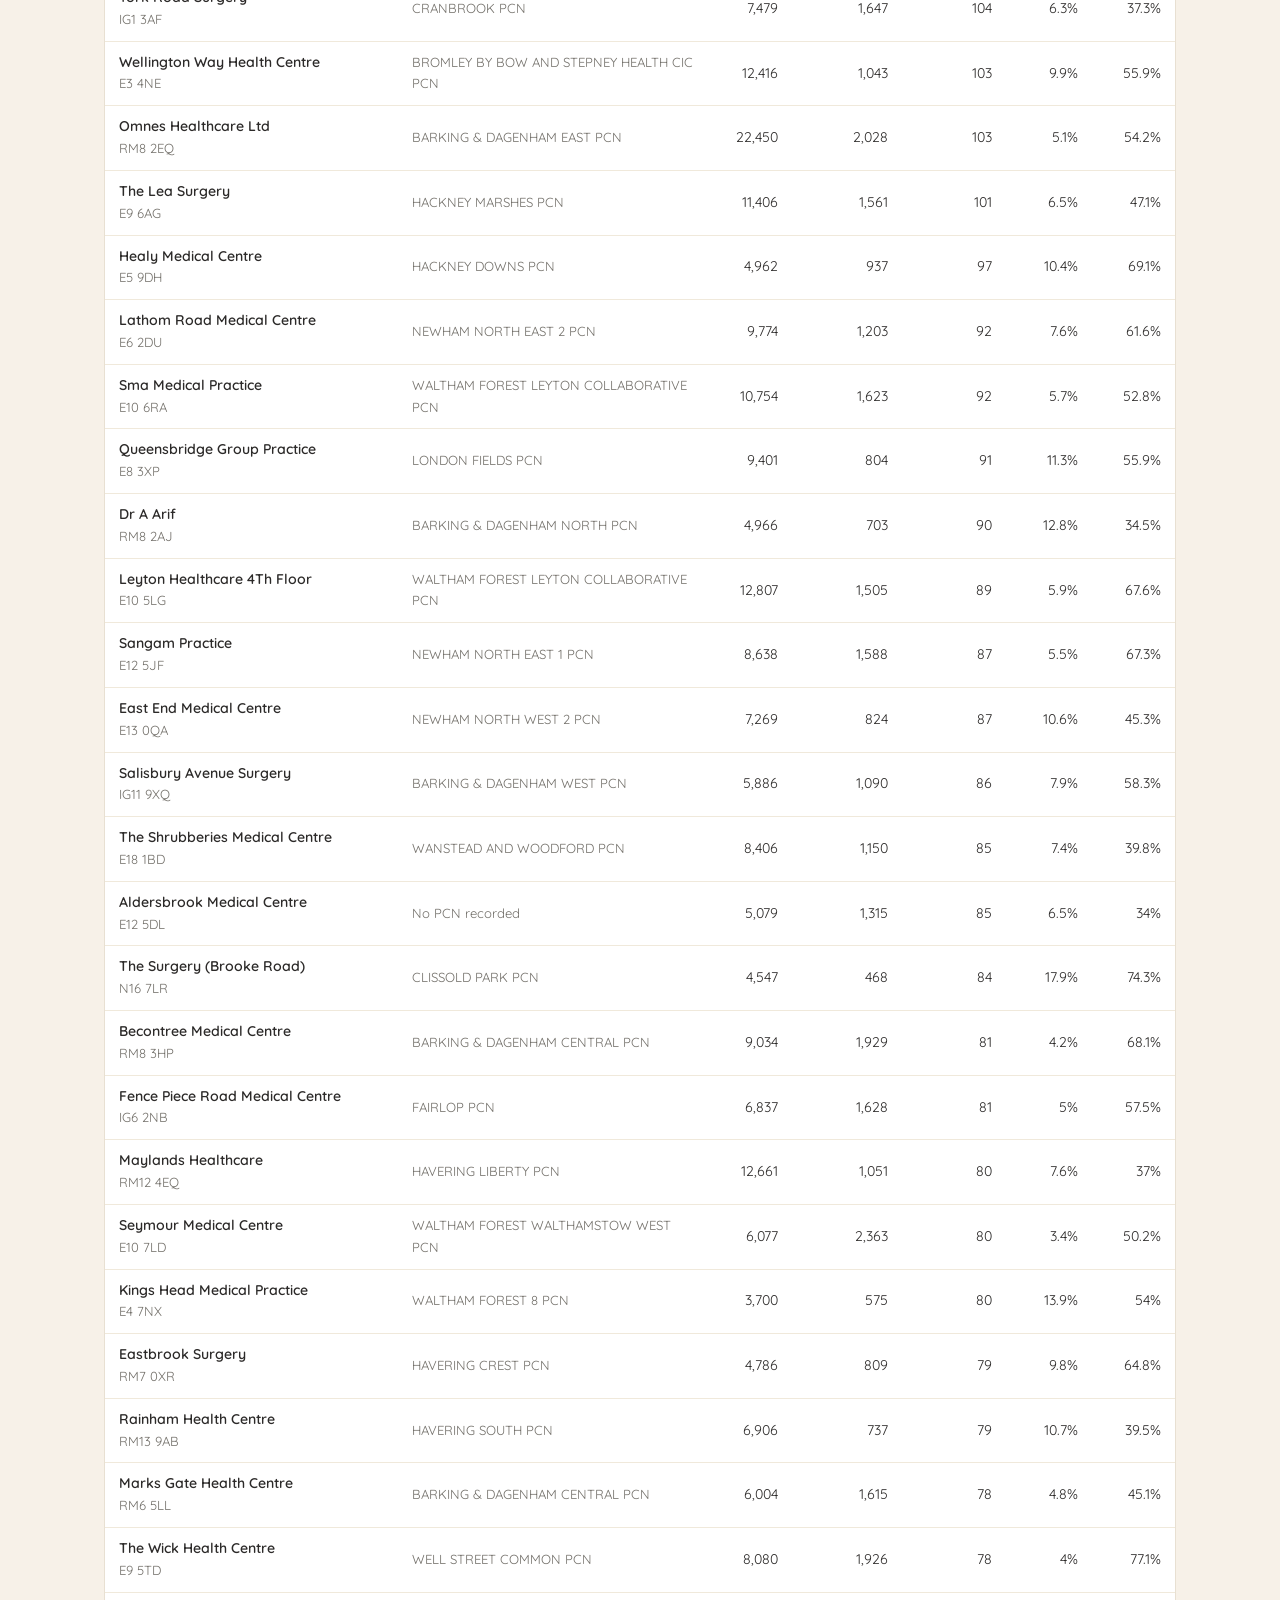
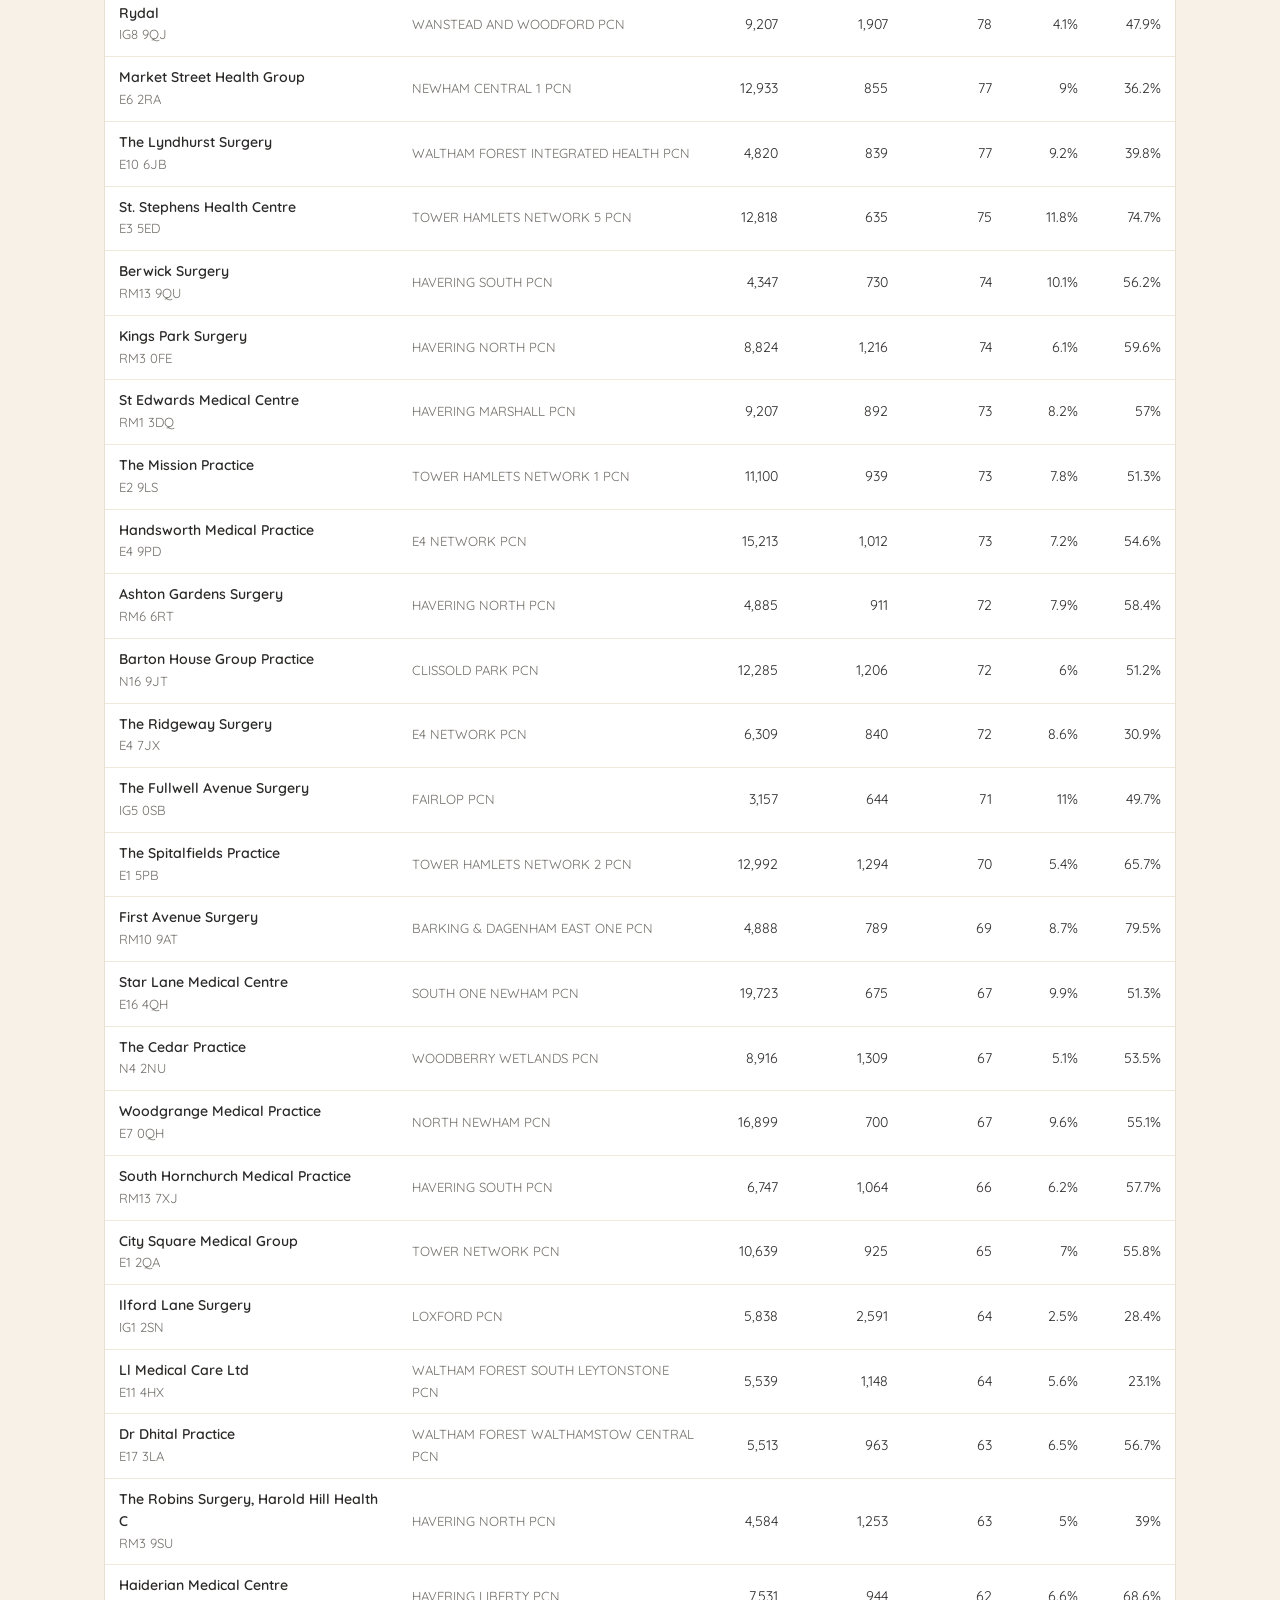
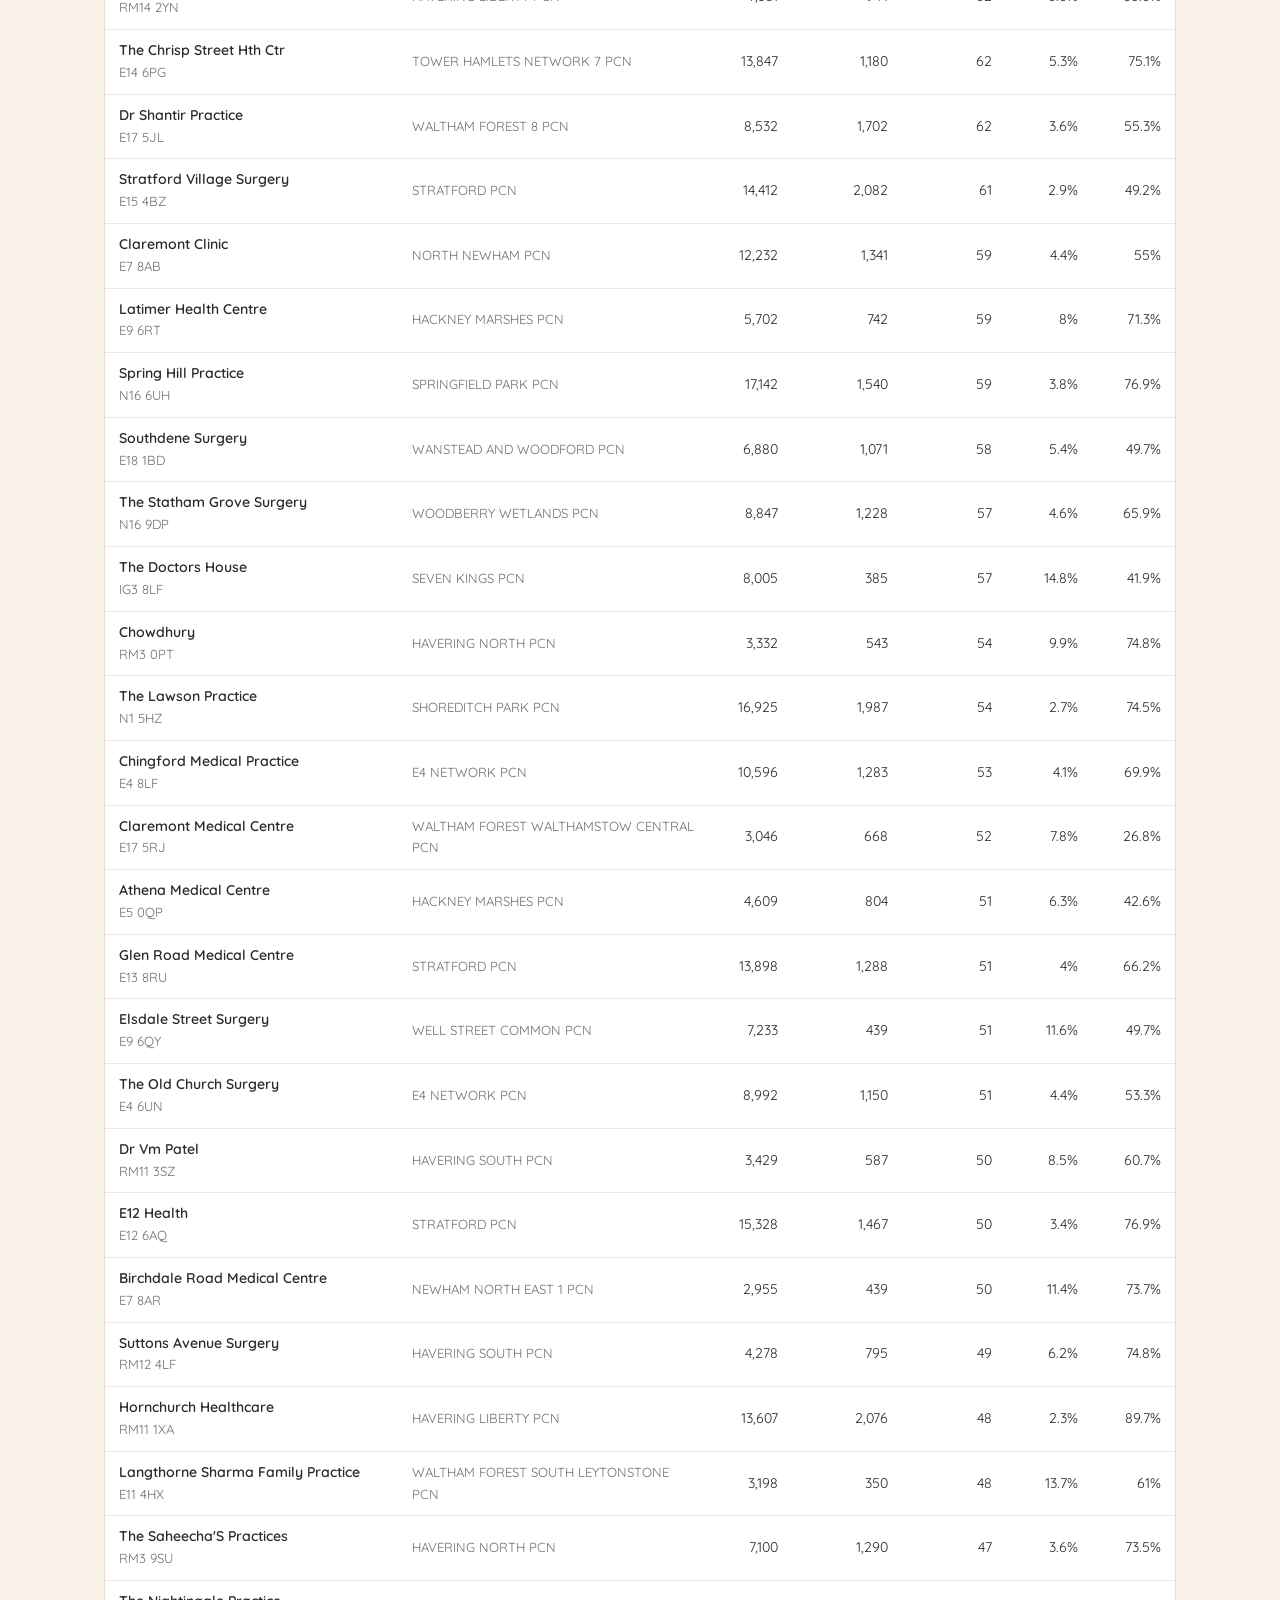
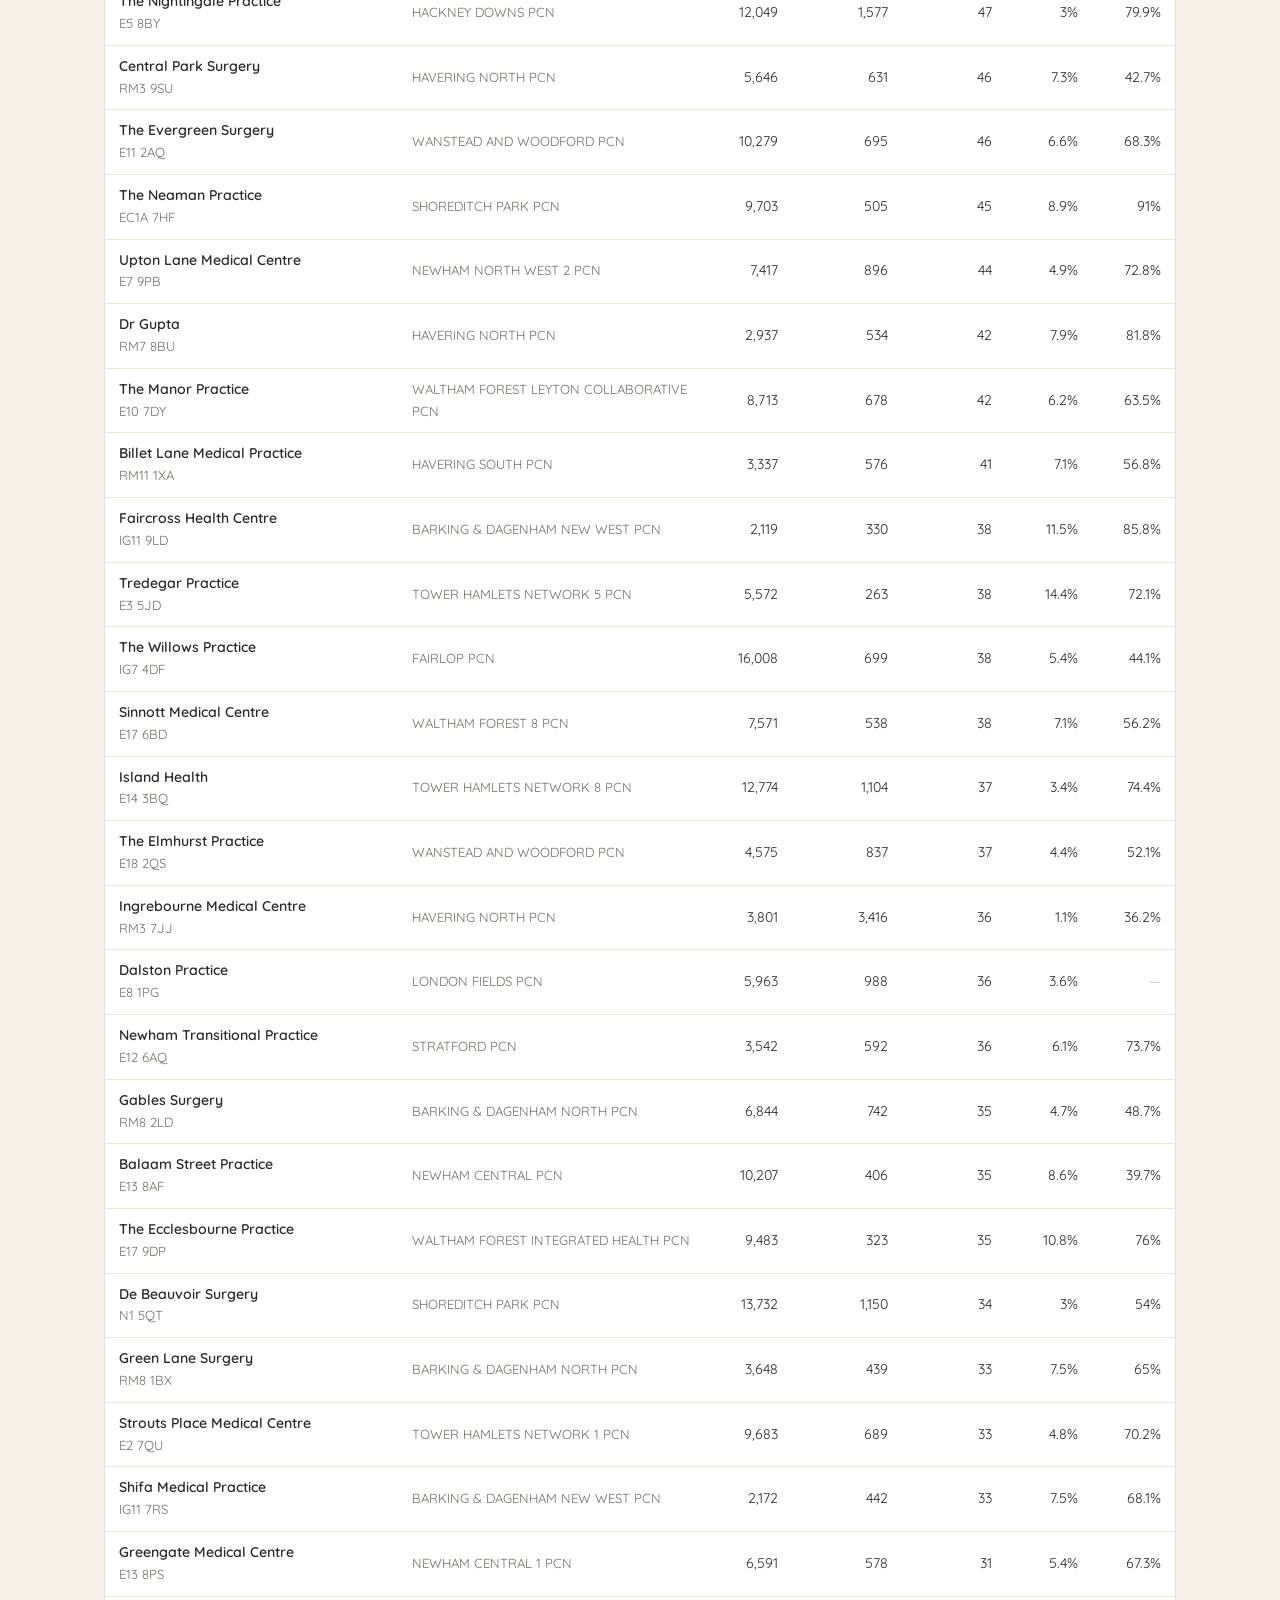
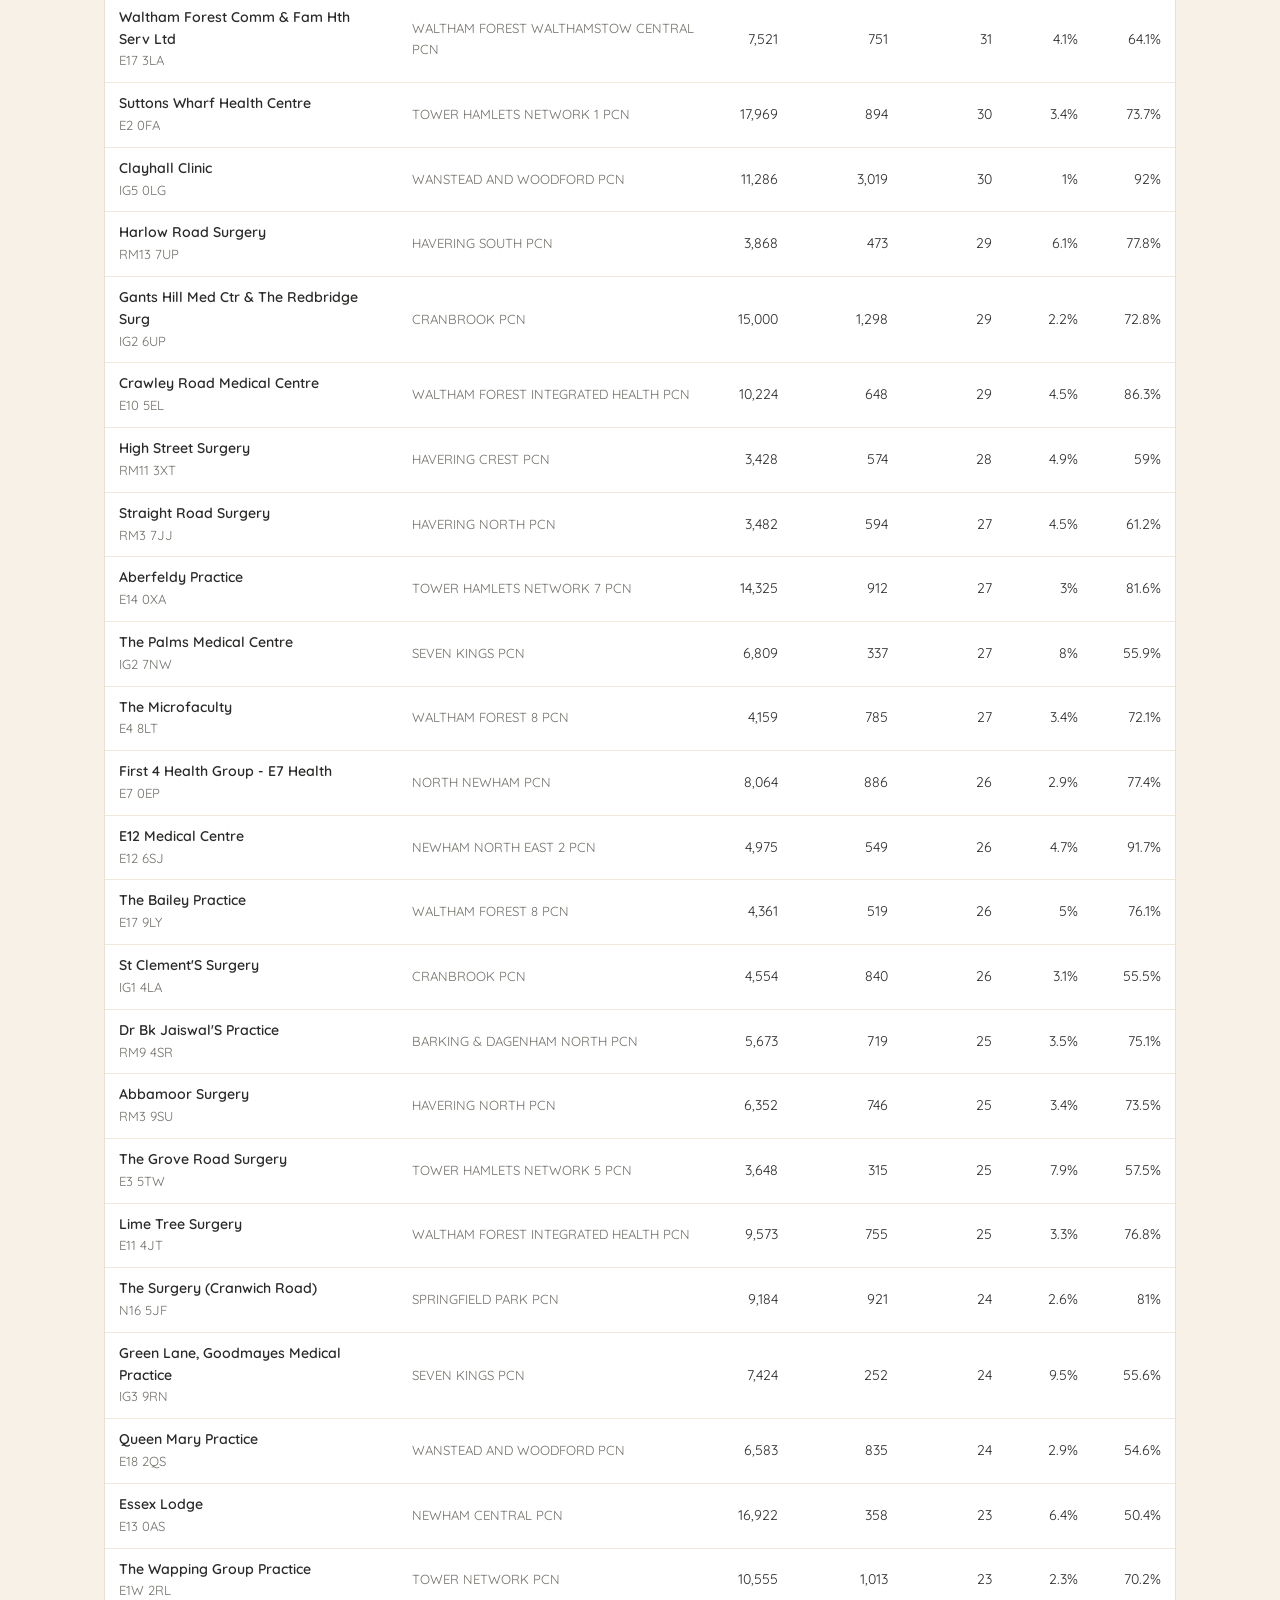
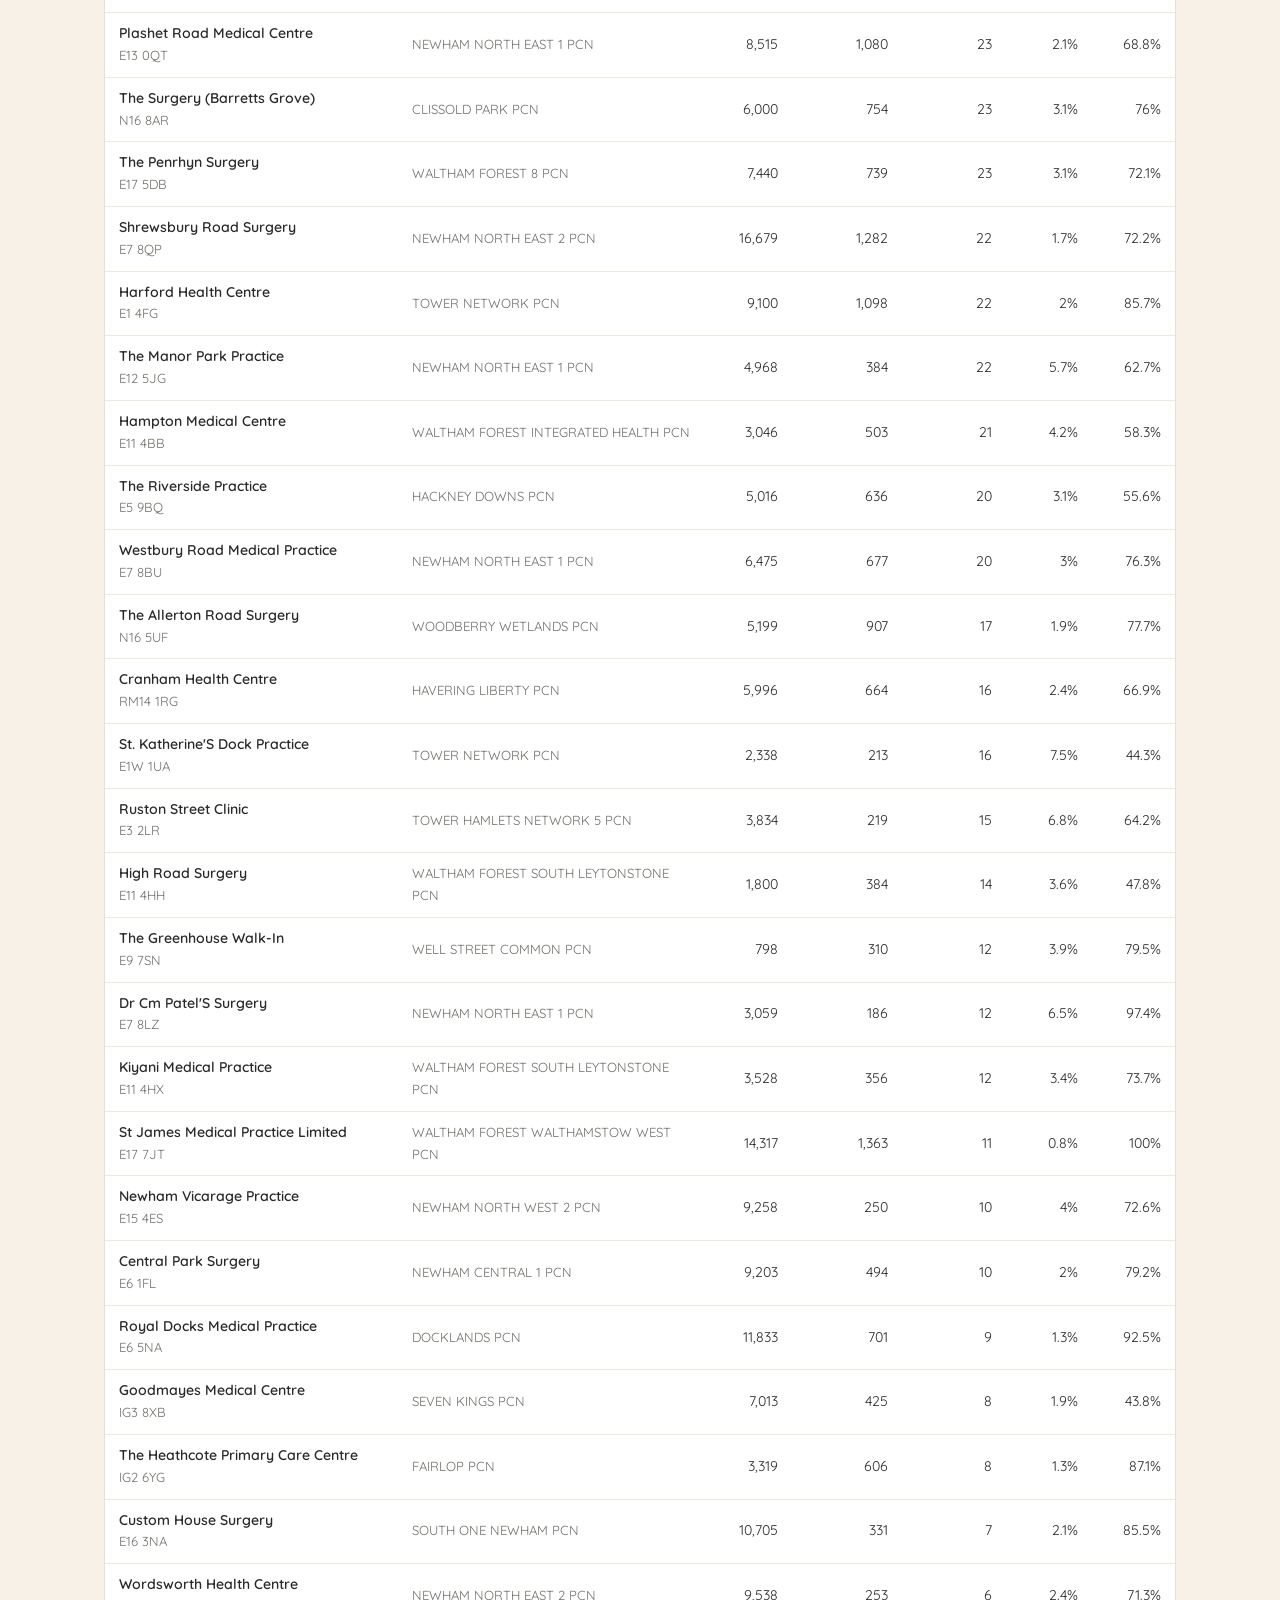
==== commit 70fead52: "v2: corrected incident/contract copy, missed-call definitions, missed-count sort, ODS traceability, " ====
--- a/site/index.html
+++ b/site/index.html
@@ -22,8 +22,8 @@
 <section class="hero">
   <div class="wrap">
     <p class="pitch"><strong>I read the SDR job description.</strong> It says you sell EMMA, an AI receptionist for NHS GP surgeries, and the biggest number in the story is the 8am rush. I read the same coverage your prospects have read &mdash; the BBC, Healthwatch and trade press on AI receptionists, good and bad.</p>
-    <p class="pitch"><strong>So I built the tool I&rsquo;d actually use on day one.</strong> Surgery Scout turns NHS England&rsquo;s public cloud-telephony data into a prioritised, practice-by-practice call list for North East London &mdash; 261 practices, 49 PCNs, sourced line by line, with the objections already loaded.</p>
-    <p class="pitch"><strong>Every number links back to the NHS dataset it came from.</strong> No guesswork, no private data &mdash; just the fastest route from &ldquo;who do I call this morning?&rdquo; to a conversation worth having.</p>
+    <p class="pitch"><strong>So I built the tool I&rsquo;d actually use on day one.</strong> Surgery Scout turns NHS England&rsquo;s public cloud-telephony data into a prioritised, practice-by-practice call list for North East London &mdash; 261 practices and 48 PCNs, every one traceable by its NHS practice code, with the objections already loaded.</p>
+    <p class="pitch"><strong>Every figure comes from NHS England&rsquo;s published September 2026 telephony return.</strong> Definitions, my editorial tier thresholds and the exact source links are in the Method below &mdash; so the fastest route from &ldquo;who do I call this morning?&rdquo; to a conversation worth having is also a checkable one.</p>
   </div>
 </section>
 
@@ -94,7 +94,7 @@
     <h2>Method, sources and limits</h2>
     <ul>
       <li><strong>Data.</strong> NHS England <em>Cloud Based Telephony Data in General Practice, September 2026</em> (published 29 Oct 2026): practice-level daily inbound calls, calls ended during the IVR stage, answered calls by wait time, missed calls and callbacks. <a href="https://digital.nhs.uk/data-and-information/publications/statistical/cloud-based-telephony-data-in-general-practice/september-2026" target="_blank" rel="noopener">Publication page</a> &middot; <a href="https://files.digital.nhs.uk/DF/67D81E/cbt-answered-sept-2026.zip" target="_blank" rel="noopener">Calls-answered file</a> &middot; <a href="https://files.digital.nhs.uk/7E/33E844/cbt-daytime-sept-2026.zip" target="_blank" rel="noopener">By-day-and-time file</a> &middot; <a href="https://files.digital.nhs.uk/9D/8AE597/cbt-metadata.xlsx" target="_blank" rel="noopener">Field metadata</a></li>
-      <li><strong>What &ldquo;missed&rdquo; means here.</strong> NHS England&rsquo;s definitions: an inbound call ends in one of four outcomes &mdash; answered, missed, ended during the IVR message before joining the queue, or a callback requested. &ldquo;Missed&rdquo; (this tool&rsquo;s measure) means calls not dealt with, and voicemails count as missed. Calls abandoned during the IVR are a <em>separate</em> category &mdash; about 27% of inbound calls nationally &mdash; so this tool understates total unmet demand rather than overstating it. NHS England also notes outcome totals do not reconcile exactly for a large number of practices (they are working with suppliers on why).</li>
+      <li><strong>What &ldquo;missed&rdquo; means here.</strong> Per NHS England&rsquo;s definitions, each inbound call ends in one of four counted outcomes: answered, missed, ended during the IVR message before joining the queue, or callback requested. This tool&rsquo;s &ldquo;missed&rdquo; is exactly the missed category &mdash; calls not dealt with, voicemails included &mdash; and excludes IVR-stage exits (about 27% of inbound calls nationally), which are counted separately. These are call outcomes, not people: the same caller may ring several times, succeed on a later attempt, or choose a callback, so the counts show call volumes, not unmet patient need. NHS England also notes outcome totals do not reconcile exactly for a large number of practices (it is working with suppliers on why).</li>
       <li><strong>Practice identity, list sizes, PCNs.</strong> NHS England <em>Patients Registered at a GP Practice</em>, October 2026 extract. <a href="https://digital.nhs.uk/data-and-information/publications/statistical/patients-registered-at-a-gp-practice" target="_blank" rel="noopener">Publication page</a>. All public data, used under the <a href="https://www.nationalarchives.gov.uk/doc/open-government-licence/version/3/" target="_blank" rel="noopener">Open Government Licence v3.0</a>. No patient-level data exists in these datasets or in this tool.</li>
       <li><strong>Metrics.</strong> &ldquo;8&ndash;10am&rdquo; = the publication&rsquo;s 08:00&ndash;10:00 reporting category, all September weekdays (NHS England separately reports core hours 08:00&ndash;18:30; the all-day figures here use that window). &ldquo;Missed %&rdquo; = missed &divide; inbound. &ldquo;&le;2min %&rdquo; = calls answered within 120 seconds &divide; all answered calls. Benchmarks: NEL practices missed 10.0% of 8&ndash;10am calls in September (32,109 of 321,082); England-wide, 10.9% of all core-hours calls were missed.</li>
       <li><strong>Tiers are my editorial thresholds</strong> (stated above) and the table sorts by the raw count of missed 8&ndash;10am calls, not an invented score. A tier is a reason a conversation might be relevant &mdash; measured phone pressure, not proven buying intent, budget or authority. Those are established in the conversation, not in a spreadsheet. High pressure is a phone-system problem, not a judgement of care quality or of the practice&rsquo;s staff.</li>
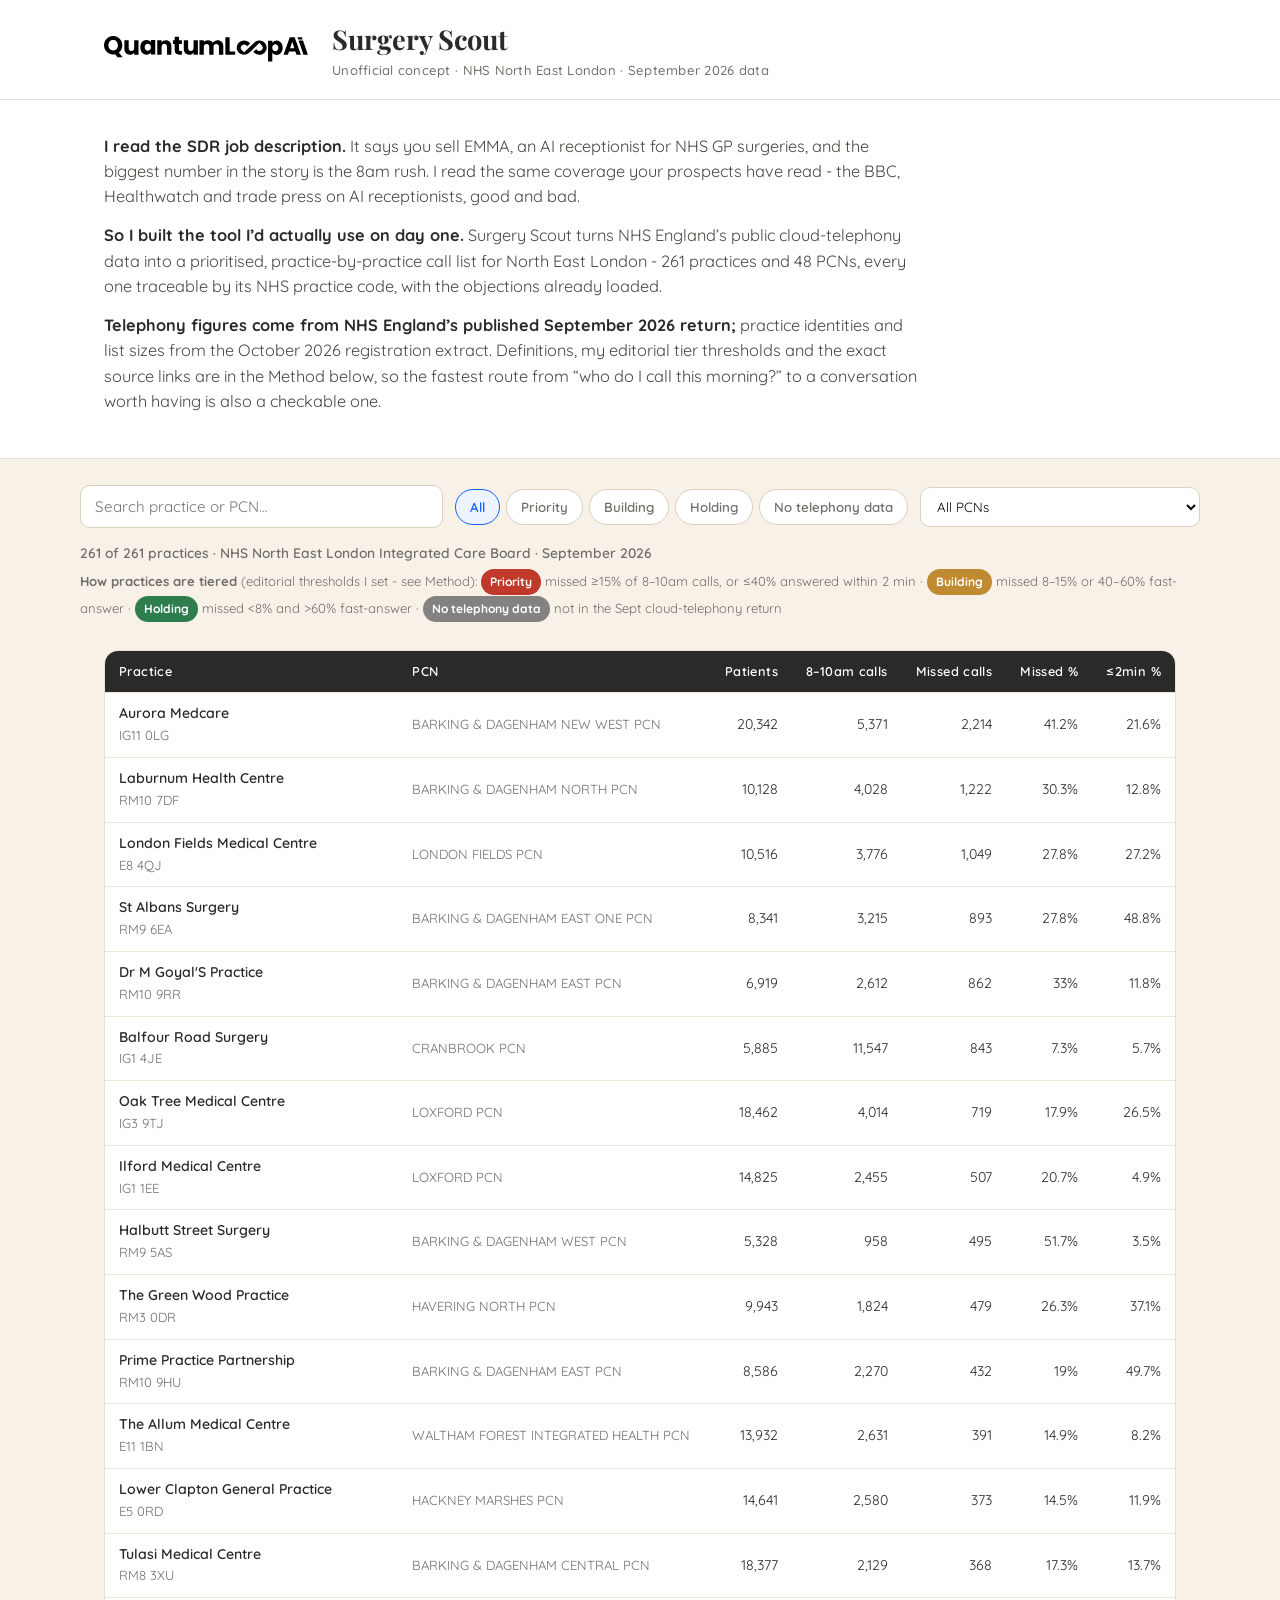
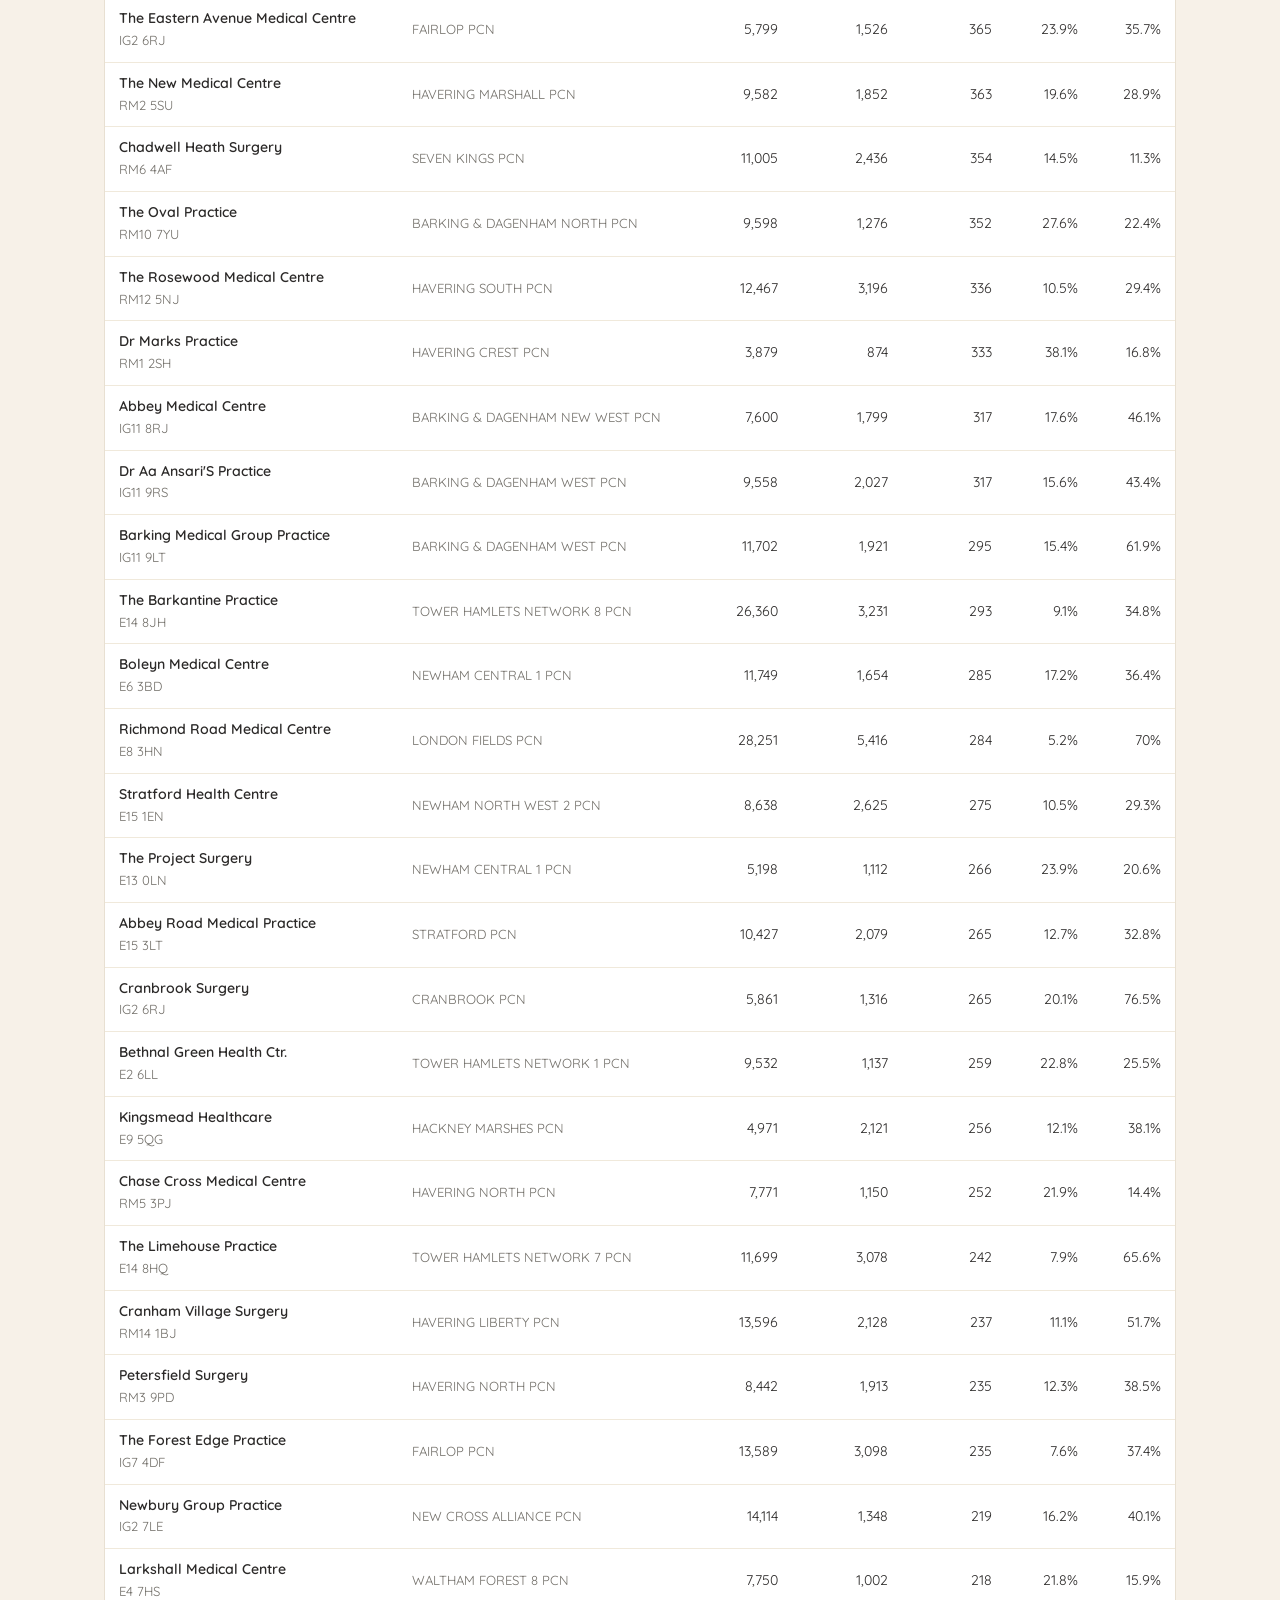
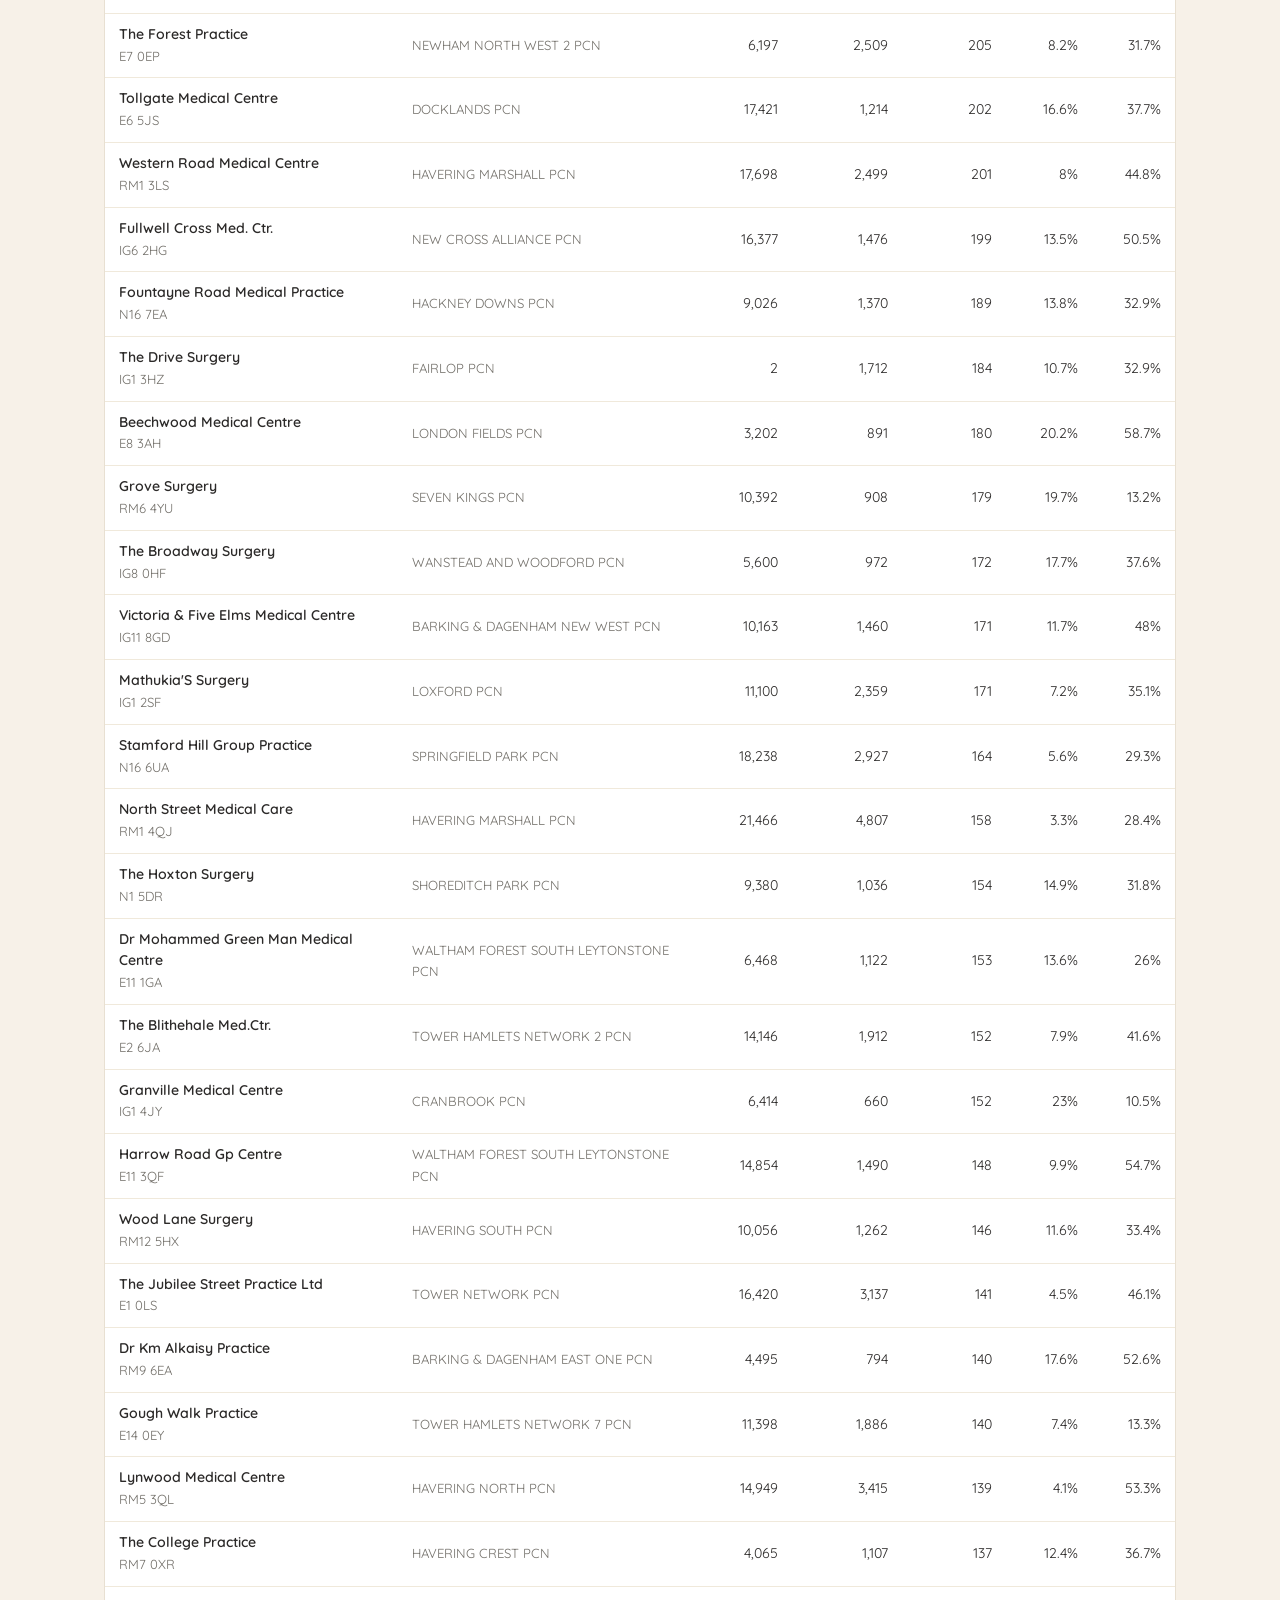
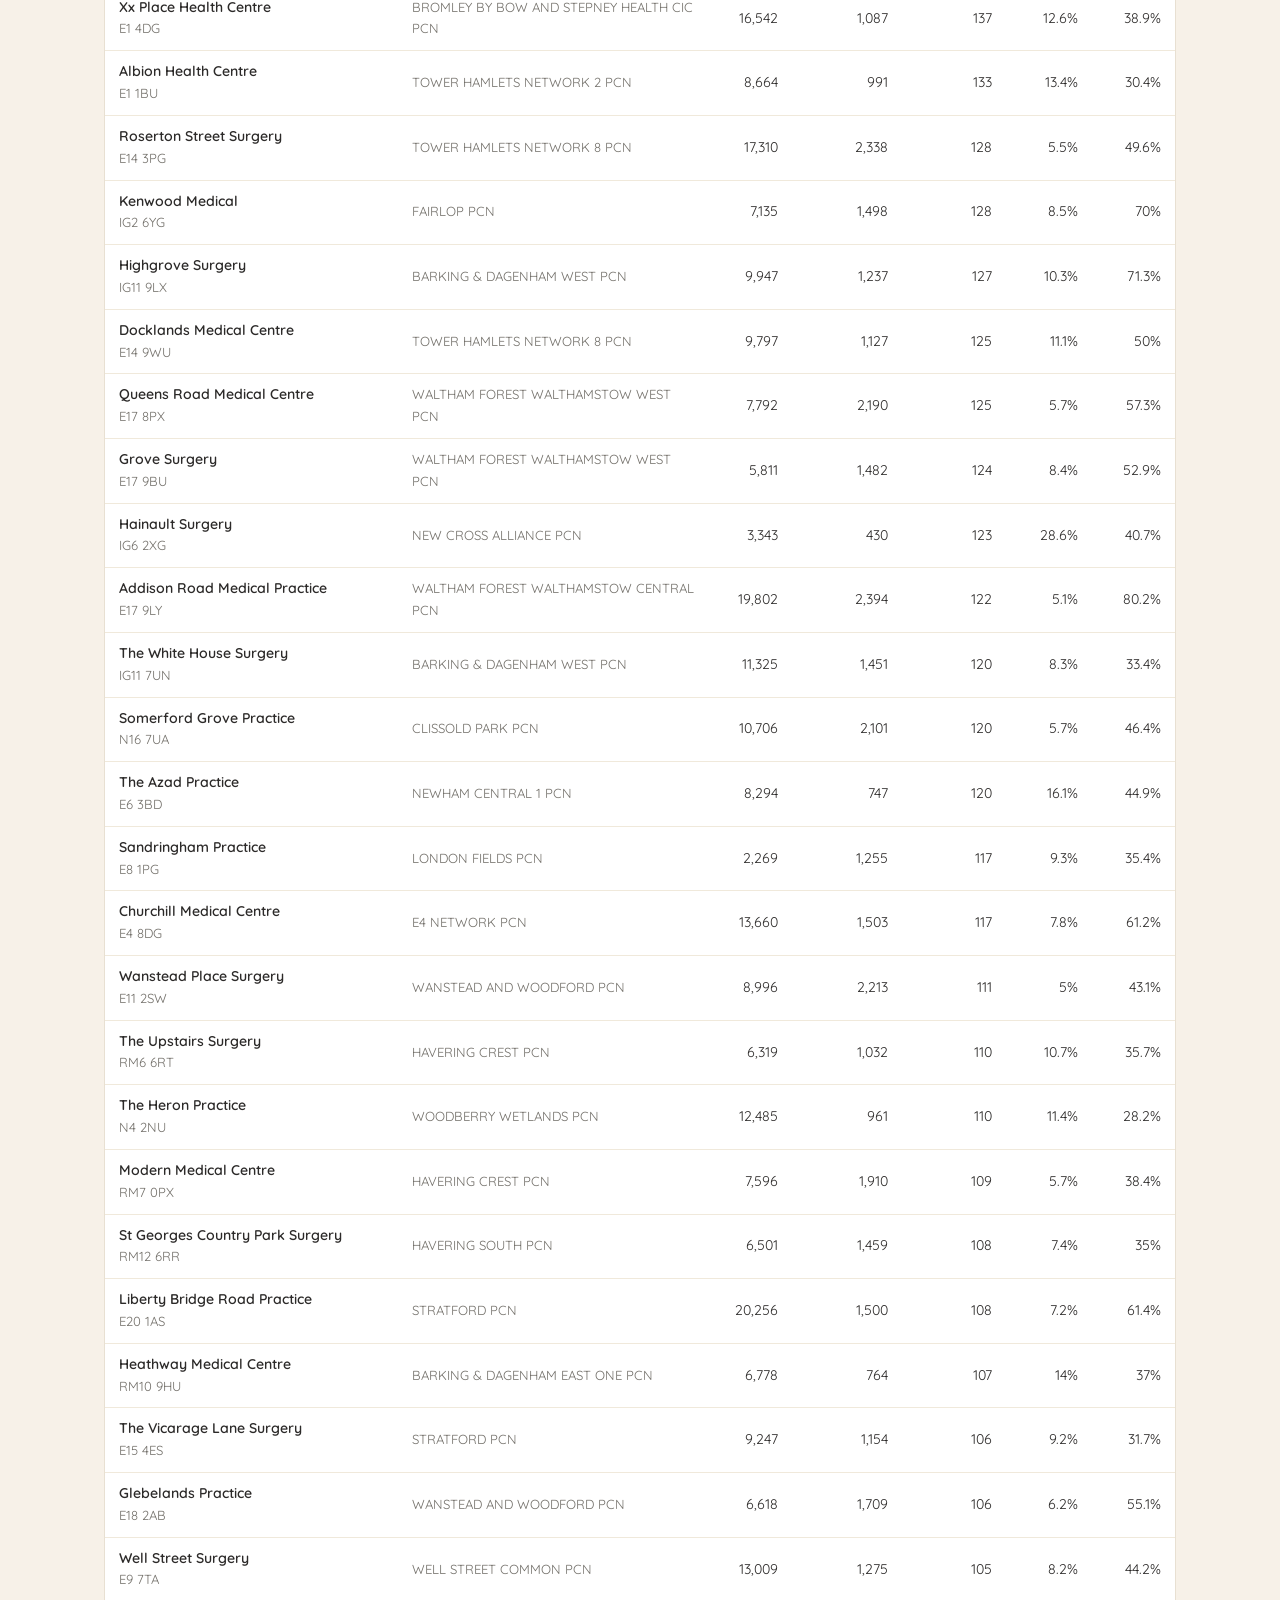
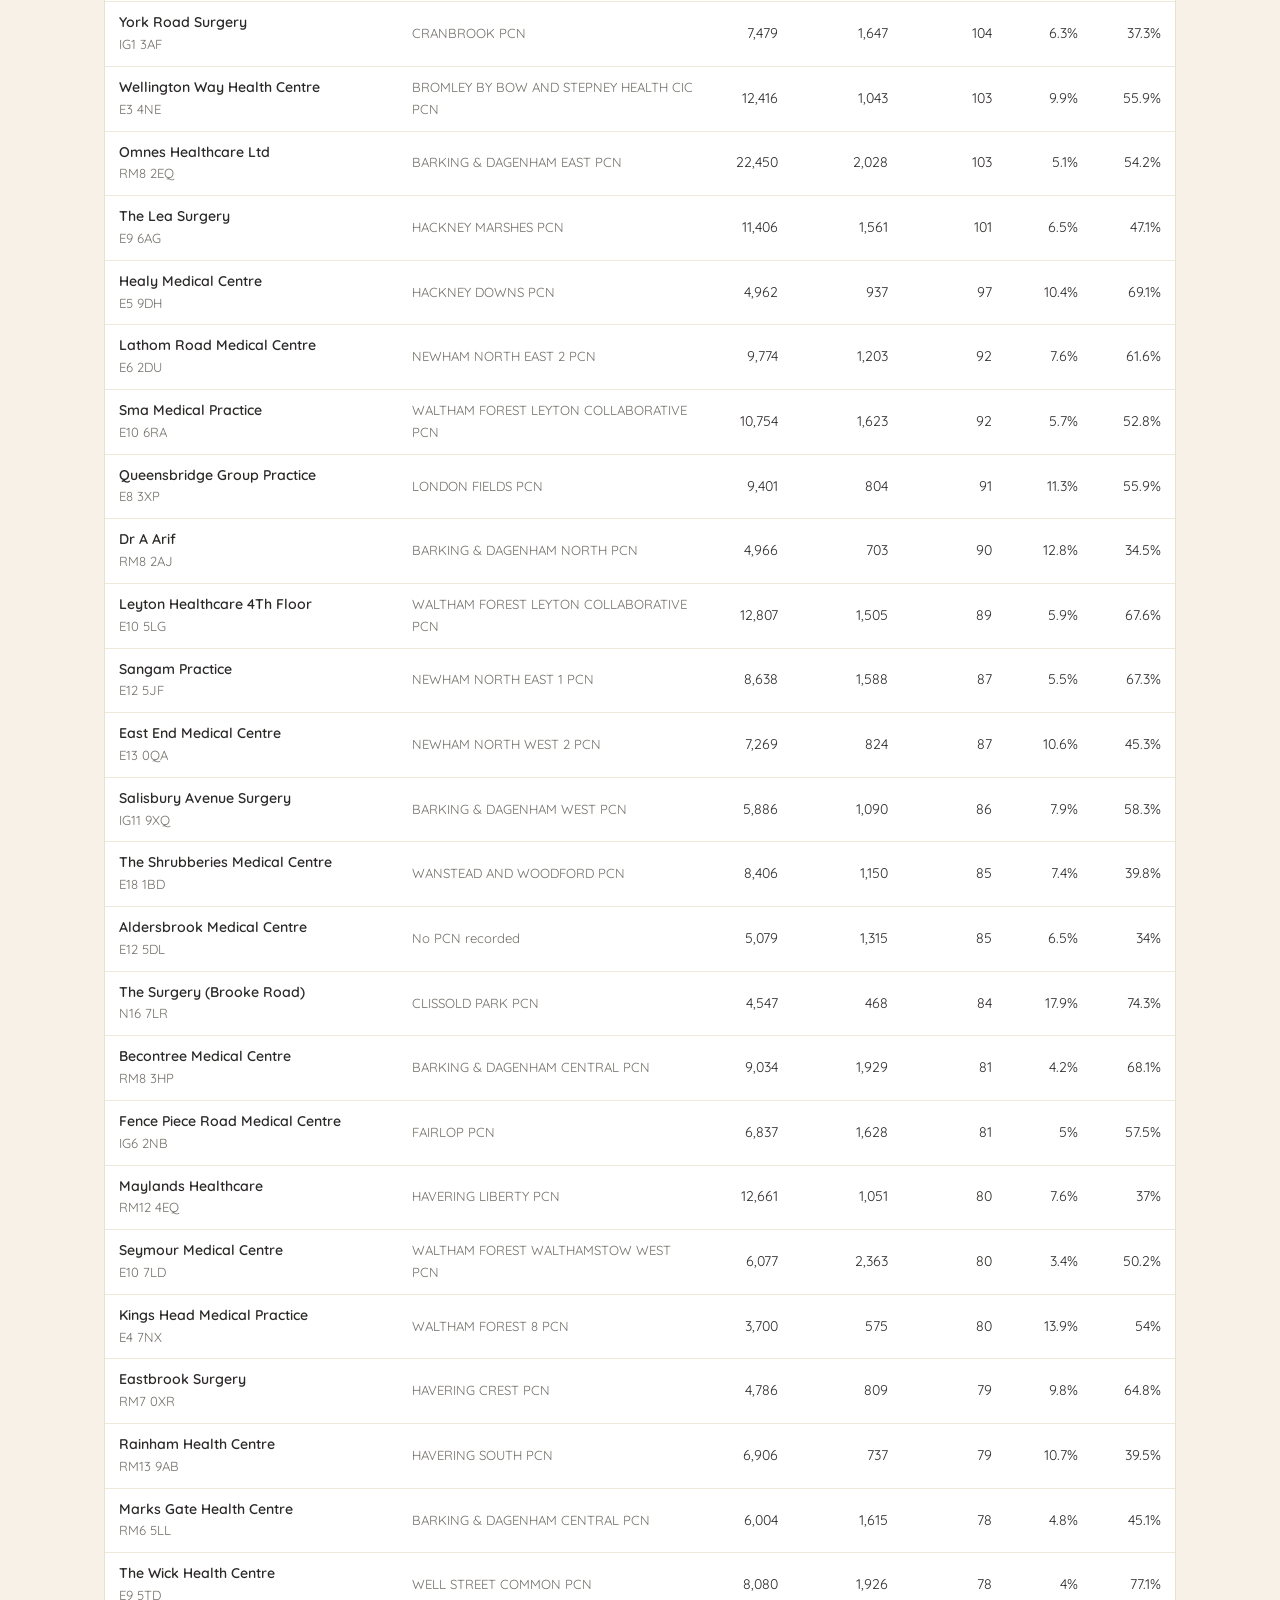
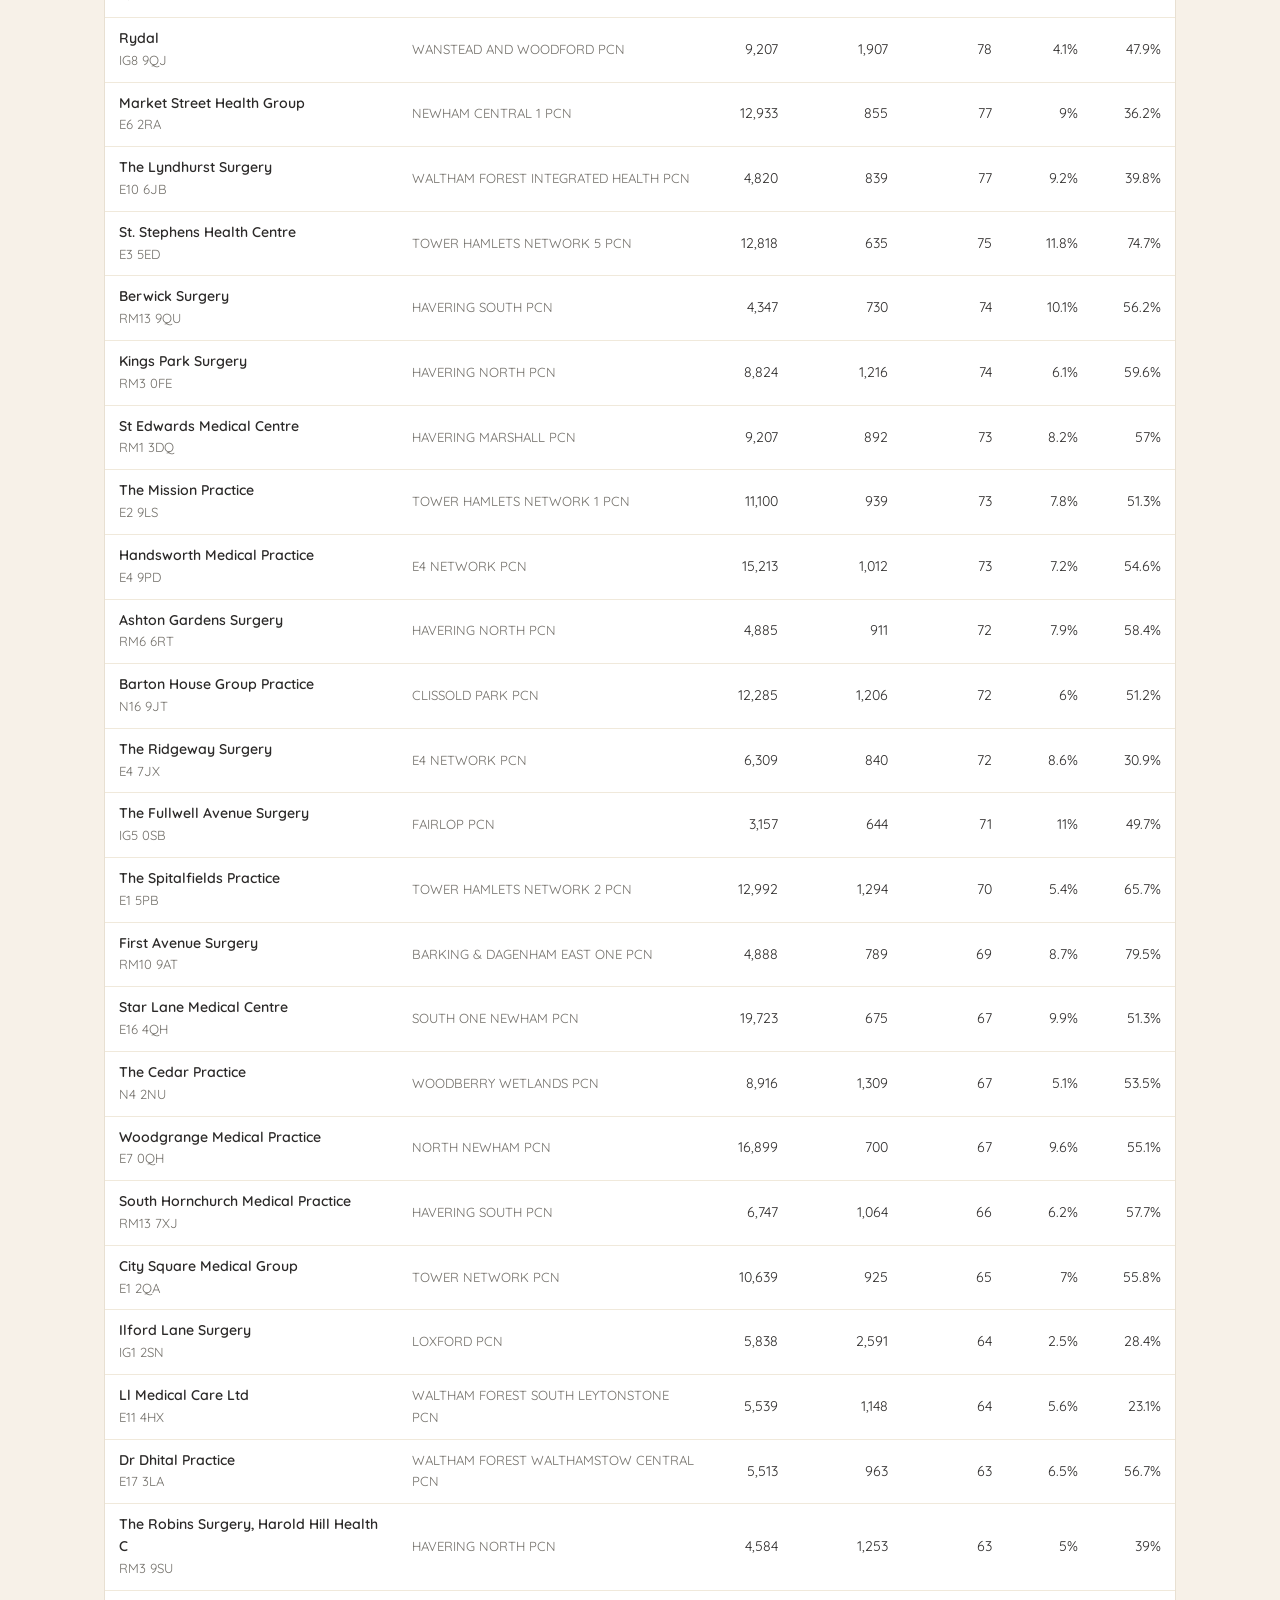
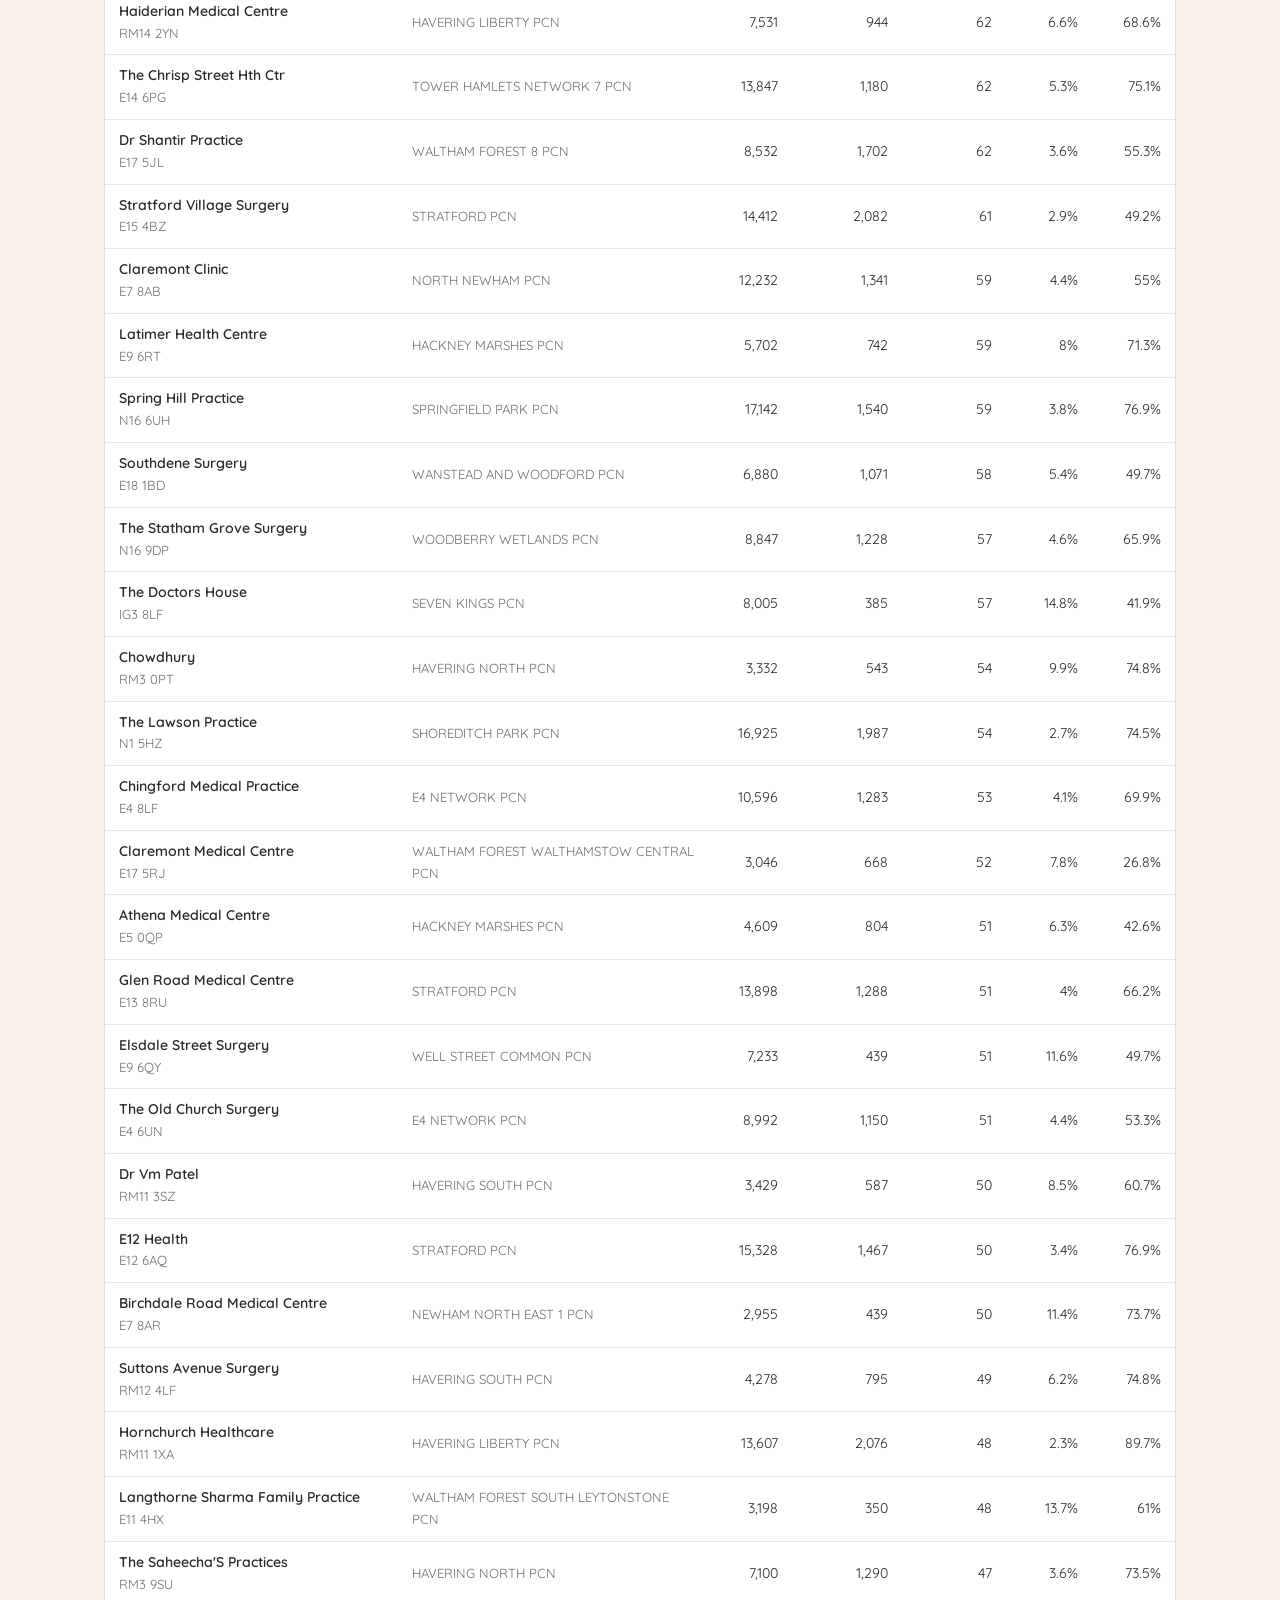
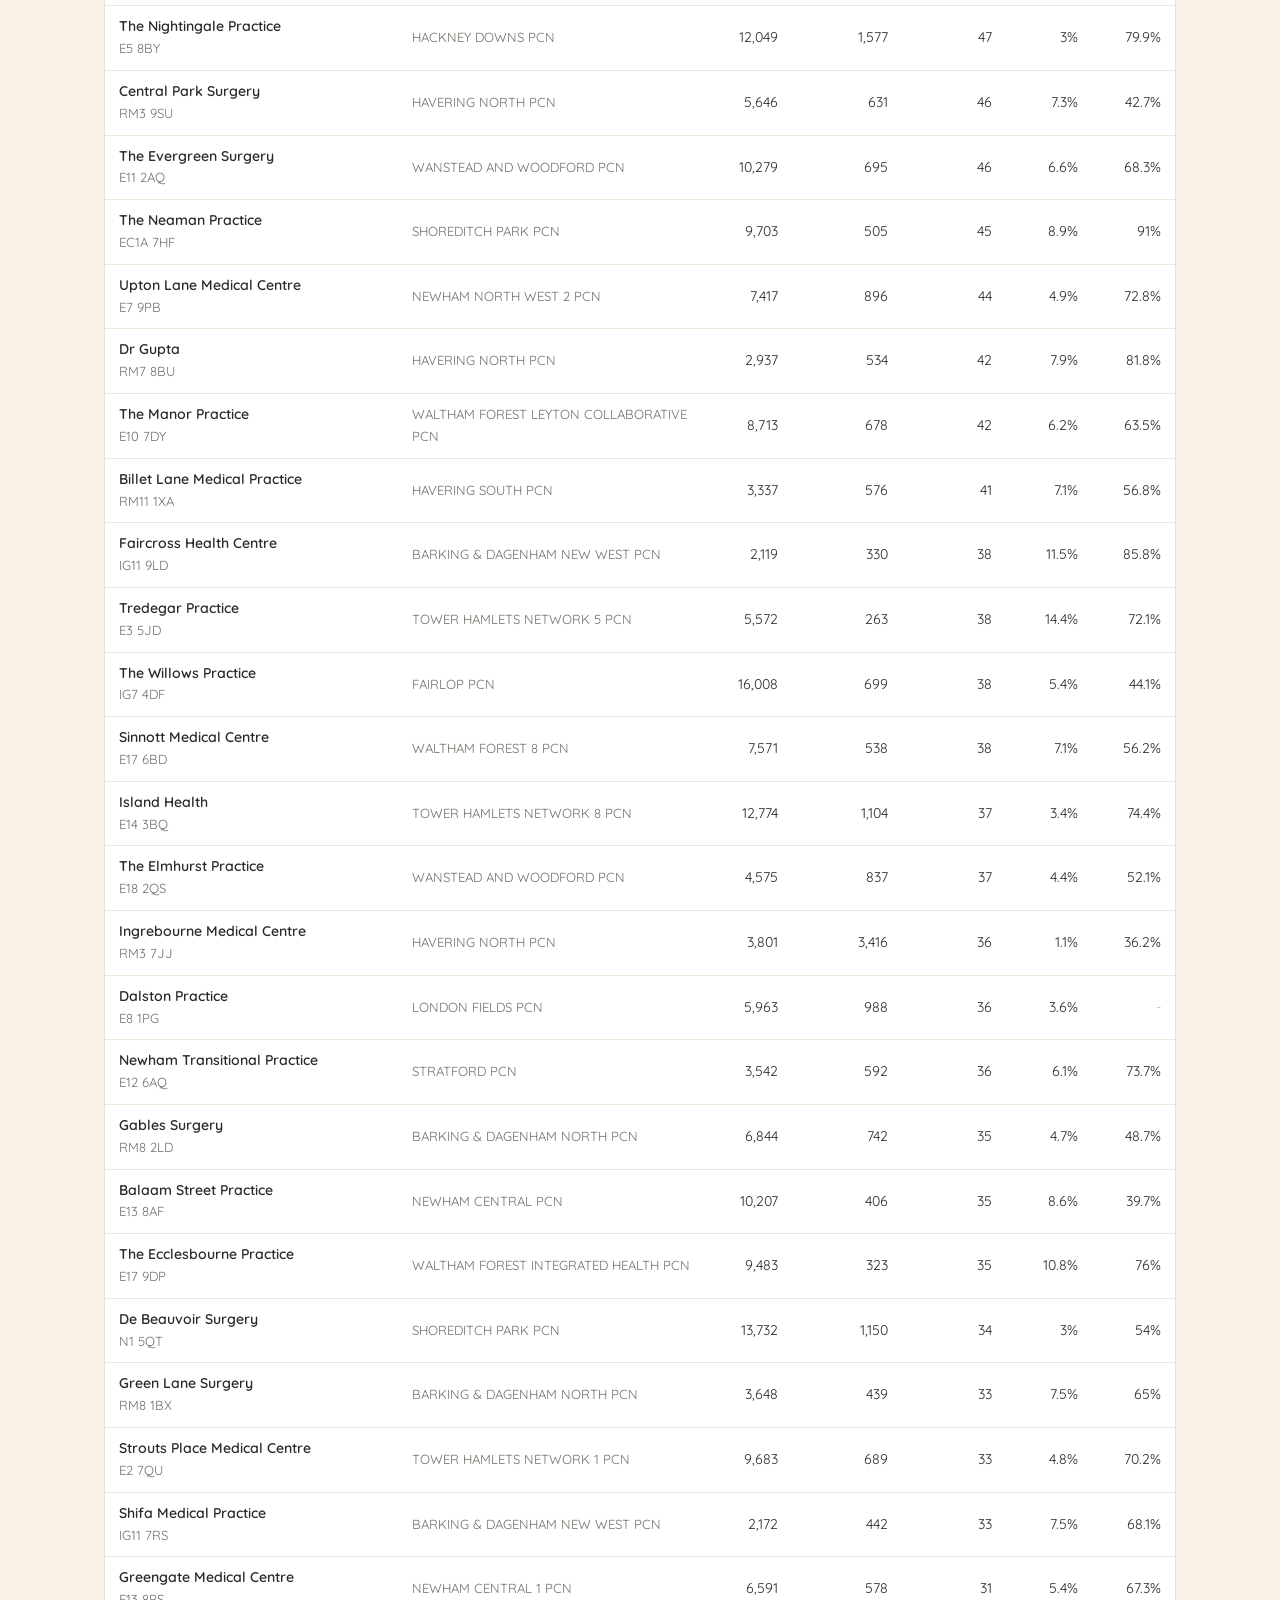
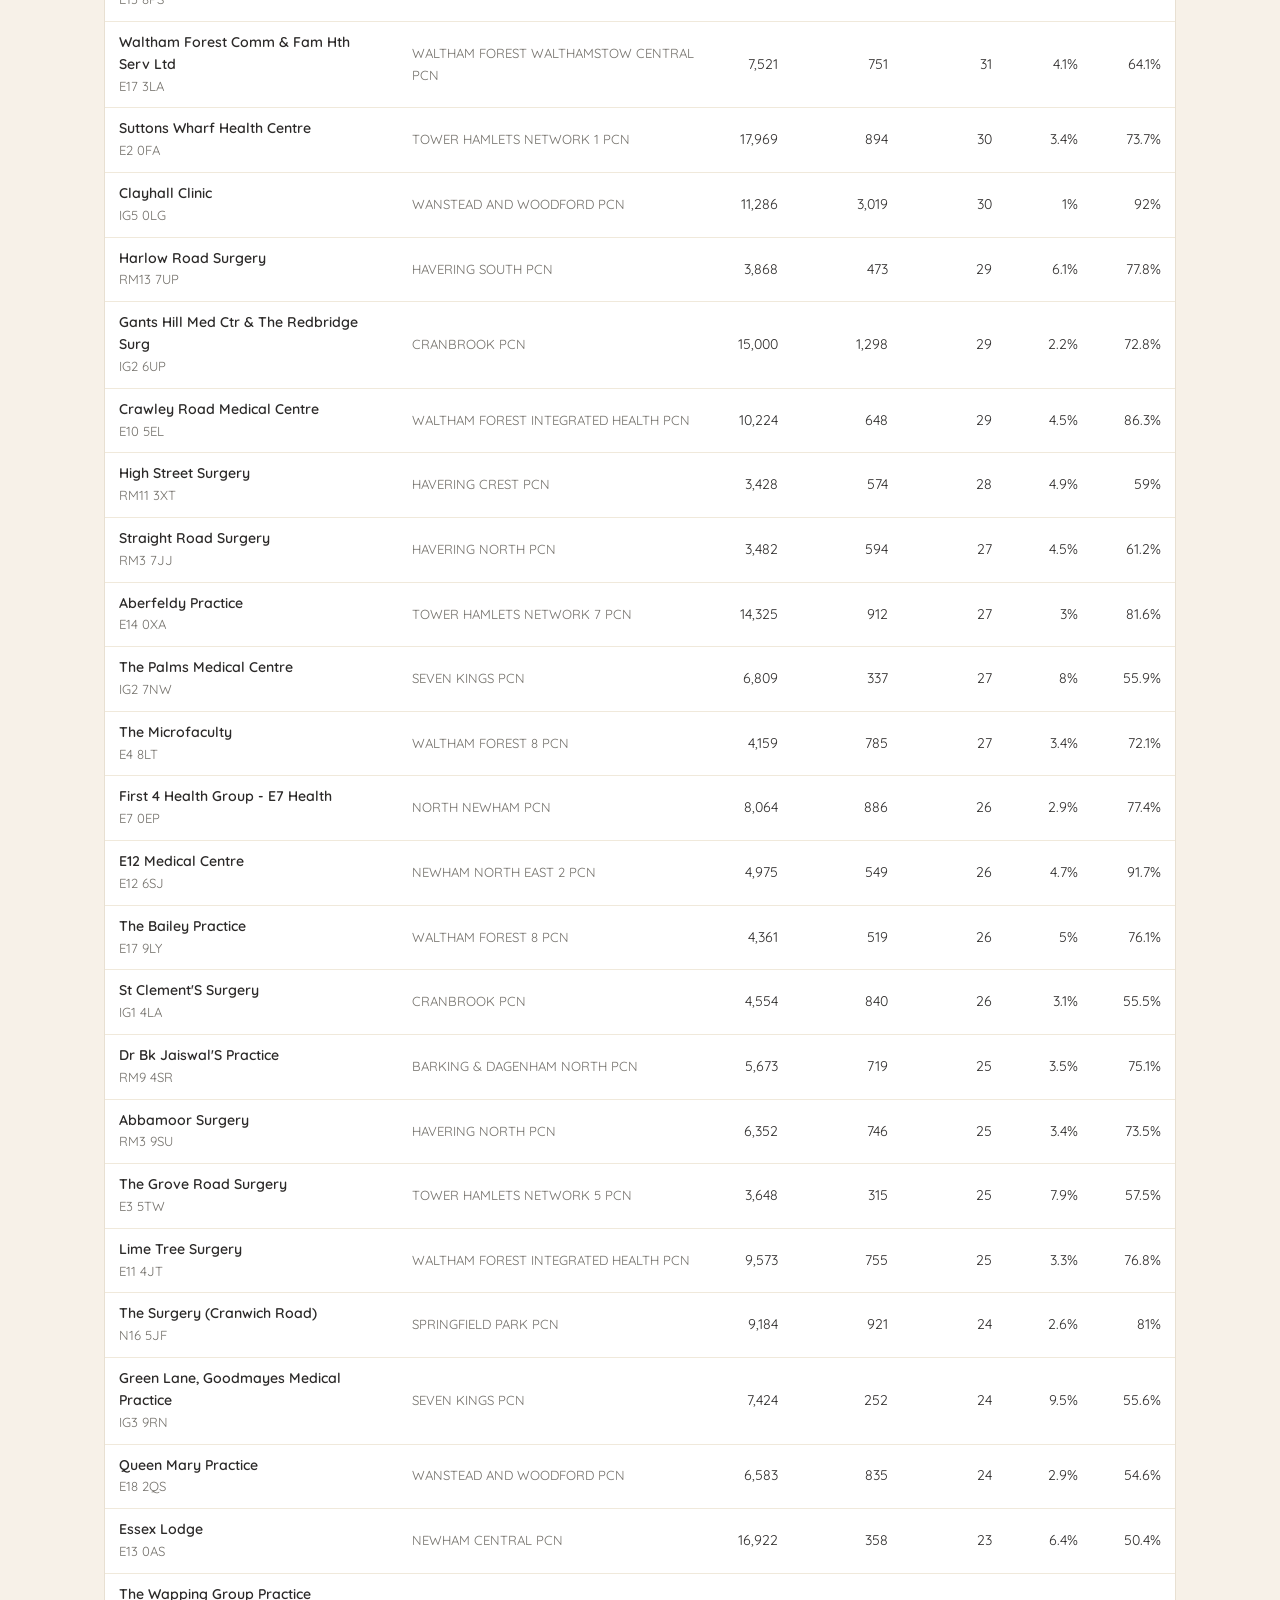
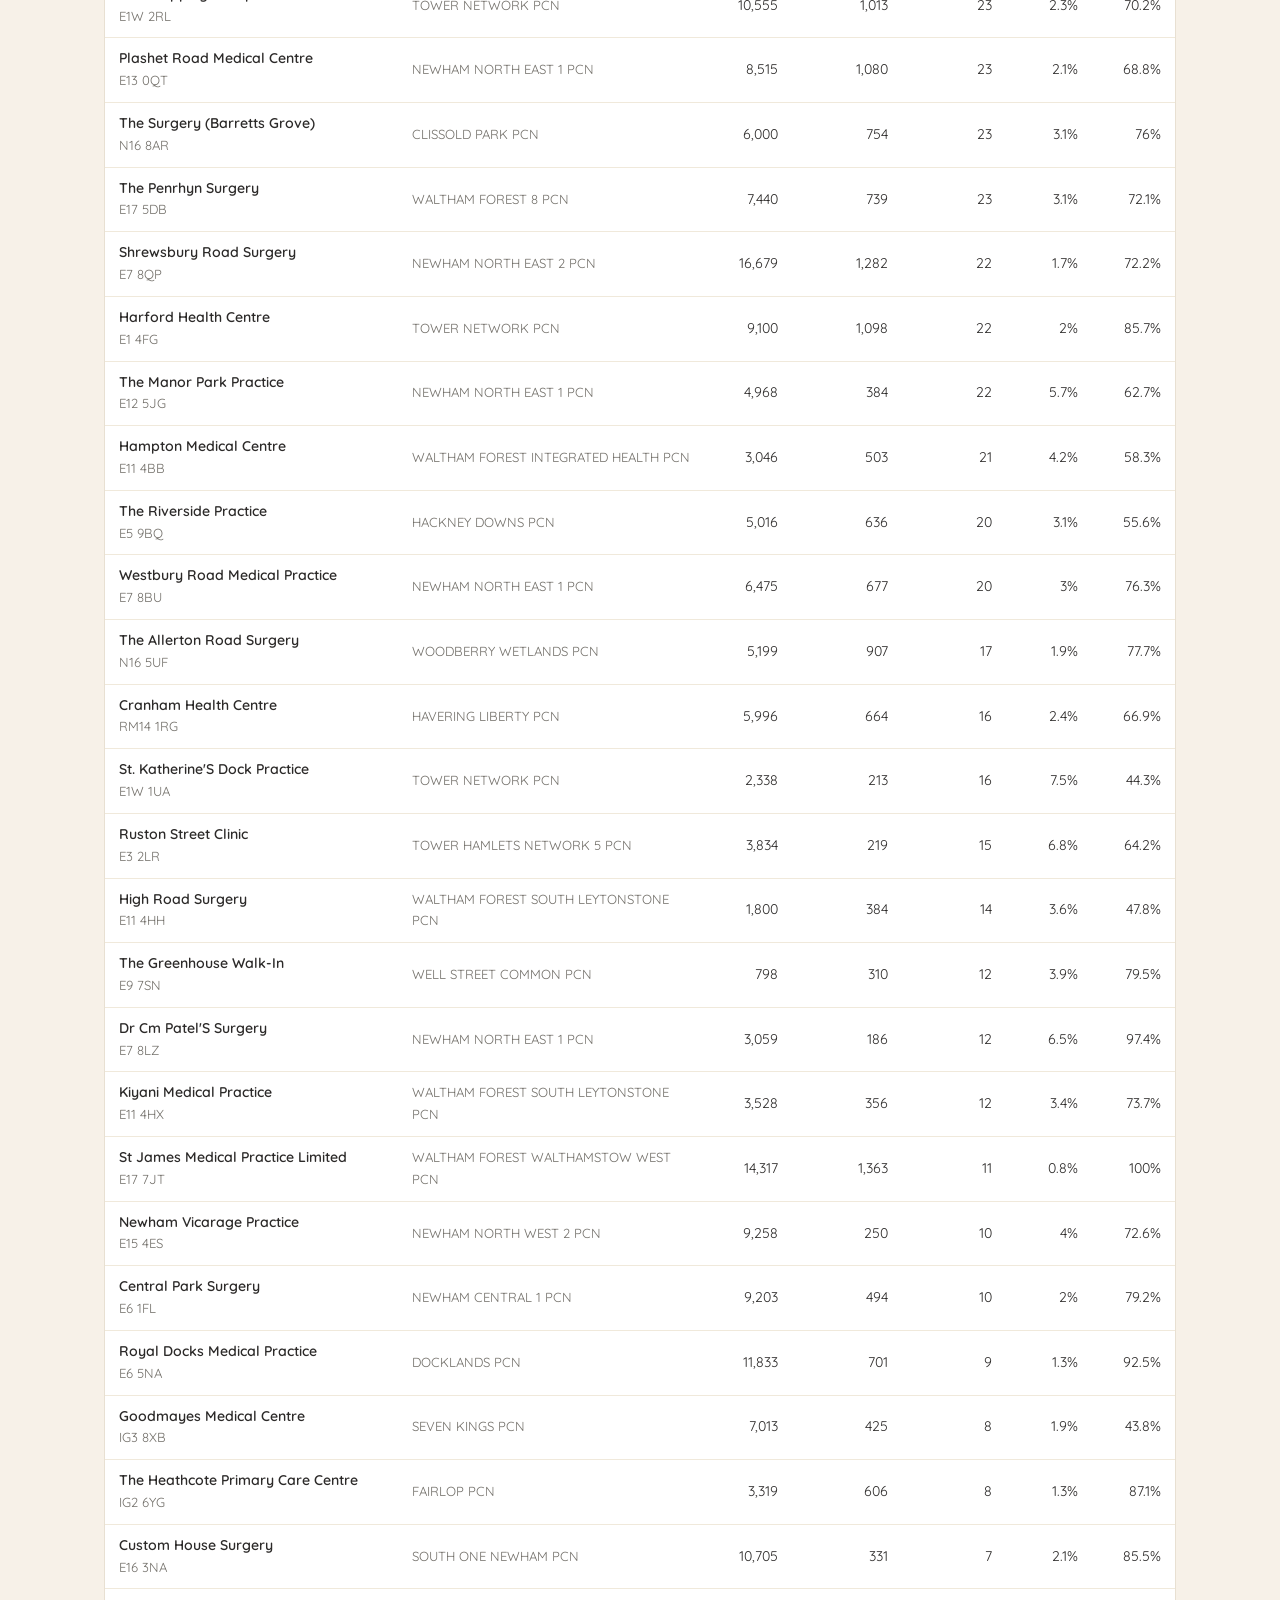
==== commit 59349da1: "final copy: accurate data-date attribution, missed terminology, punctuation" ====
--- a/site/index.html
+++ b/site/index.html
@@ -3,7 +3,7 @@
 <head>
 <meta charset="UTF-8">
 <meta name="viewport" content="width=device-width, initial-scale=1.0">
-<title>Surgery Scout — an unofficial QuantumLoopAI concept</title>
+<title>Surgery Scout - an unofficial QuantumLoopAI concept</title>
 <link rel="preconnect" href="https://fonts.googleapis.com">
 <link href="https://fonts.googleapis.com/css2?family=Quicksand:wght@400;500;600;700&family=Playfair+Display:wght@600;700&display=swap" rel="stylesheet">
 <link rel="stylesheet" href="style.css">
@@ -21,9 +21,9 @@
 
 <section class="hero">
   <div class="wrap">
-    <p class="pitch"><strong>I read the SDR job description.</strong> It says you sell EMMA, an AI receptionist for NHS GP surgeries, and the biggest number in the story is the 8am rush. I read the same coverage your prospects have read &mdash; the BBC, Healthwatch and trade press on AI receptionists, good and bad.</p>
-    <p class="pitch"><strong>So I built the tool I&rsquo;d actually use on day one.</strong> Surgery Scout turns NHS England&rsquo;s public cloud-telephony data into a prioritised, practice-by-practice call list for North East London &mdash; 261 practices and 48 PCNs, every one traceable by its NHS practice code, with the objections already loaded.</p>
-    <p class="pitch"><strong>Every figure comes from NHS England&rsquo;s published September 2026 telephony return.</strong> Definitions, my editorial tier thresholds and the exact source links are in the Method below &mdash; so the fastest route from &ldquo;who do I call this morning?&rdquo; to a conversation worth having is also a checkable one.</p>
+    <p class="pitch"><strong>I read the SDR job description.</strong> It says you sell EMMA, an AI receptionist for NHS GP surgeries, and the biggest number in the story is the 8am rush. I read the same coverage your prospects have read - the BBC, Healthwatch and trade press on AI receptionists, good and bad.</p>
+    <p class="pitch"><strong>So I built the tool I&rsquo;d actually use on day one.</strong> Surgery Scout turns NHS England&rsquo;s public cloud-telephony data into a prioritised, practice-by-practice call list for North East London - 261 practices and 48 PCNs, every one traceable by its NHS practice code, with the objections already loaded.</p>
+    <p class="pitch"><strong>Telephony figures come from NHS England&rsquo;s published September 2026 return;</strong> practice identities and list sizes from the October 2026 registration extract. Definitions, my editorial tier thresholds and the exact source links are in the Method below, so the fastest route from &ldquo;who do I call this morning?&rdquo; to a conversation worth having is also a checkable one.</p>
   </div>
 </section>
 
@@ -40,7 +40,7 @@
     <select id="pcnFilter"><option value="">All PCNs</option></select>
   </div>
   <p class="count" id="count"></p>
-  <p class="thresholds"><strong>How practices are tiered</strong> (editorial thresholds I set &mdash; see Method):
+  <p class="thresholds"><strong>How practices are tiered</strong> (editorial thresholds I set - see Method):
     <span class="pill p-high">Priority</span> missed ≥15% of 8&ndash;10am calls, or ≤40% answered within 2 min &middot;
     <span class="pill p-mod">Building</span> missed 8&ndash;15% or 40&ndash;60% fast-answer &middot;
     <span class="pill p-hold">Holding</span> missed &lt;8% and &gt;60% fast-answer &middot;
@@ -61,7 +61,7 @@
   <aside id="detail" class="detail hidden" aria-live="polite"></aside>
 
   <section class="pcn">
-    <h2>PCN view &mdash; where a network conversation makes sense</h2>
+    <h2>PCN view - where a network conversation makes sense</h2>
     <p>Practices in the same Primary Care Network often share telephony and buying decisions. Networks with several Priority practices are where one conversation can open a cluster.</p>
     <div class="tablewrap">
       <table>
@@ -72,7 +72,7 @@
   </section>
 
   <section class="objections">
-    <h2>The objections are already public &mdash; so is the preparation</h2>
+    <h2>The objections are already public - so is the preparation</h2>
     <p>AI receptionists have had press, some of it hard. An SDR who hasn&rsquo;t read it gets flattened on the first call. These cards are the two questions I&rsquo;d expect first, and how I&rsquo;d handle them.</p>
     <div class="cards">
       <div class="card">
@@ -83,8 +83,8 @@
       </div>
       <div class="card">
         <h3>&ldquo;Is this even allowed under our GP contract?&rdquo;</h3>
-        <p>Pulse reported on 9 April 2026 that NHS England advice, shared with practices by North East and North Cumbria ICB, warned that AI receptionist call handling could put practices in breach of their GP contract &mdash; specifically the obligation to share digital-telephony data with NHS England, which an AI layer can obscure.</p>
-        <p class="answer"><strong>The honest answer:</strong> it&rsquo;s a real question with a real shape, and the SDR should know it cold. The reported advice concerns telephony data reporting, not a ban on AI reception. It&rsquo;s also a question for the company&rsquo;s compliance pack, not for improvisation on a call: <em>&ldquo;That&rsquo;s exactly what our compliance documentation covers &mdash; the NHS telephony reporting still flows. Can I set that up with your practice manager?&rdquo;</em> Local ICBs may issue their own advice, so checking what the practice&rsquo;s ICB has said is part of pre-call research, not an afterthought.</p>
+        <p>Pulse reported on 9 April 2026 that NHS England advice, shared with practices by North East and North Cumbria ICB, warned that AI receptionist call handling could put practices in breach of their GP contract - specifically the obligation to share digital-telephony data with NHS England, which an AI layer can obscure.</p>
+        <p class="answer"><strong>The honest answer:</strong> it&rsquo;s a real question with a real shape, and the SDR should know it cold. The reported advice concerns telephony data reporting, not a ban on AI reception. It&rsquo;s also a question for the company&rsquo;s compliance pack, not for improvisation on a call: <em>&ldquo;That&rsquo;s exactly what our compliance documentation covers - the NHS telephony reporting still flows. Can I set that up with your practice manager?&rdquo;</em> Local ICBs may issue their own advice, so checking what the practice&rsquo;s ICB has said is part of pre-call research, not an afterthought.</p>
         <p class="src"><a href="https://www.pulsetoday.co.uk/news/technology/gps-told-to-ensure-they-are-not-breaching-contract-when-using-ai-receptionists/" target="_blank" rel="noopener">Pulse, 9 Apr 2026</a> (registration may be required)</p>
       </div>
     </div>
@@ -94,12 +94,12 @@
     <h2>Method, sources and limits</h2>
     <ul>
       <li><strong>Data.</strong> NHS England <em>Cloud Based Telephony Data in General Practice, September 2026</em> (published 29 Oct 2026): practice-level daily inbound calls, calls ended during the IVR stage, answered calls by wait time, missed calls and callbacks. <a href="https://digital.nhs.uk/data-and-information/publications/statistical/cloud-based-telephony-data-in-general-practice/september-2026" target="_blank" rel="noopener">Publication page</a> &middot; <a href="https://files.digital.nhs.uk/DF/67D81E/cbt-answered-sept-2026.zip" target="_blank" rel="noopener">Calls-answered file</a> &middot; <a href="https://files.digital.nhs.uk/7E/33E844/cbt-daytime-sept-2026.zip" target="_blank" rel="noopener">By-day-and-time file</a> &middot; <a href="https://files.digital.nhs.uk/9D/8AE597/cbt-metadata.xlsx" target="_blank" rel="noopener">Field metadata</a></li>
-      <li><strong>What &ldquo;missed&rdquo; means here.</strong> Per NHS England&rsquo;s definitions, each inbound call ends in one of four counted outcomes: answered, missed, ended during the IVR message before joining the queue, or callback requested. This tool&rsquo;s &ldquo;missed&rdquo; is exactly the missed category &mdash; calls not dealt with, voicemails included &mdash; and excludes IVR-stage exits (about 27% of inbound calls nationally), which are counted separately. These are call outcomes, not people: the same caller may ring several times, succeed on a later attempt, or choose a callback, so the counts show call volumes, not unmet patient need. NHS England also notes outcome totals do not reconcile exactly for a large number of practices (it is working with suppliers on why).</li>
+      <li><strong>What &ldquo;missed&rdquo; means here.</strong> Per NHS England&rsquo;s definitions, each inbound call ends in one of four counted outcomes: answered, missed, ended during the IVR message before joining the queue, or callback requested. This tool&rsquo;s &ldquo;missed&rdquo; is exactly the missed category - calls not dealt with, voicemails included - and excludes IVR-stage exits (about 27% of inbound calls nationally), which are counted separately. These are call outcomes, not people: the same caller may ring several times, succeed on a later attempt, or choose a callback, so the counts show call volumes, not unmet patient need. NHS England also notes outcome totals do not reconcile exactly for a large number of practices (it is working with suppliers on why).</li>
       <li><strong>Practice identity, list sizes, PCNs.</strong> NHS England <em>Patients Registered at a GP Practice</em>, October 2026 extract. <a href="https://digital.nhs.uk/data-and-information/publications/statistical/patients-registered-at-a-gp-practice" target="_blank" rel="noopener">Publication page</a>. All public data, used under the <a href="https://www.nationalarchives.gov.uk/doc/open-government-licence/version/3/" target="_blank" rel="noopener">Open Government Licence v3.0</a>. No patient-level data exists in these datasets or in this tool.</li>
       <li><strong>Metrics.</strong> &ldquo;8&ndash;10am&rdquo; = the publication&rsquo;s 08:00&ndash;10:00 reporting category, all September weekdays (NHS England separately reports core hours 08:00&ndash;18:30; the all-day figures here use that window). &ldquo;Missed %&rdquo; = missed &divide; inbound. &ldquo;&le;2min %&rdquo; = calls answered within 120 seconds &divide; all answered calls. Benchmarks: NEL practices missed 10.0% of 8&ndash;10am calls in September (32,109 of 321,082); England-wide, 10.9% of all core-hours calls were missed.</li>
-      <li><strong>Tiers are my editorial thresholds</strong> (stated above) and the table sorts by the raw count of missed 8&ndash;10am calls, not an invented score. A tier is a reason a conversation might be relevant &mdash; measured phone pressure, not proven buying intent, budget or authority. Those are established in the conversation, not in a spreadsheet. High pressure is a phone-system problem, not a judgement of care quality or of the practice&rsquo;s staff.</li>
+      <li><strong>Tiers are my editorial thresholds</strong> (stated above) and the table sorts by the raw count of missed 8&ndash;10am calls, not an invented score. A tier is a reason a conversation might be relevant - measured phone pressure, not proven buying intent, budget or authority. Those are established in the conversation, not in a spreadsheet. High pressure is a phone-system problem, not a judgement of care quality or of the practice&rsquo;s staff.</li>
       <li><strong>Scope is one ICB</strong> (North East London: 261 practices, 244 in the September return = 93%, the highest coverage of the five London ICBs, which range 82&ndash;91% in the same data). Chosen because it&rsquo;s the home patch for a Canary Wharf-based SDR and coverage makes it the cleanest demonstration. The same method rolls out nationally.</li>
-      <li><strong>Coverage caveats.</strong> The return covers practices whose telephony supplier provides data; practices not in the return are marked &ldquo;No telephony data&rdquo; &mdash; an open question for the first call, not a verdict. A practice that already runs an AI receptionist or diverts calls may show distorted numbers.</li>
+      <li><strong>Coverage caveats.</strong> The return covers practices whose telephony supplier provides data; practices not in the return are marked &ldquo;No telephony data&rdquo; - an open question for the first call, not a verdict. A practice that already runs an AI receptionist or diverts calls may show distorted numbers.</li>
       <li><strong>Customer status.</strong> QuantumLoopAI&rsquo;s customer list is not public. No practice in this tool should be treated as confirmed net-new; check the CRM before any outreach. (The one customer I could confirm publicly, Priory Medical Centre in York, is outside this patch.)</li>
       <li><strong>Not in v1.</strong> GP Patient Survey phone-access results (public, practice-level; not merged in v1), national rollout, monthly auto-refresh. Each is a week-one addition with a known build plan.</li>
       <li><strong>Clinical safety note.</strong> Call-volume data says nothing about any individual patient&rsquo;s needs or ability to use any system. This tool ranks phone queues, never patients.</li>
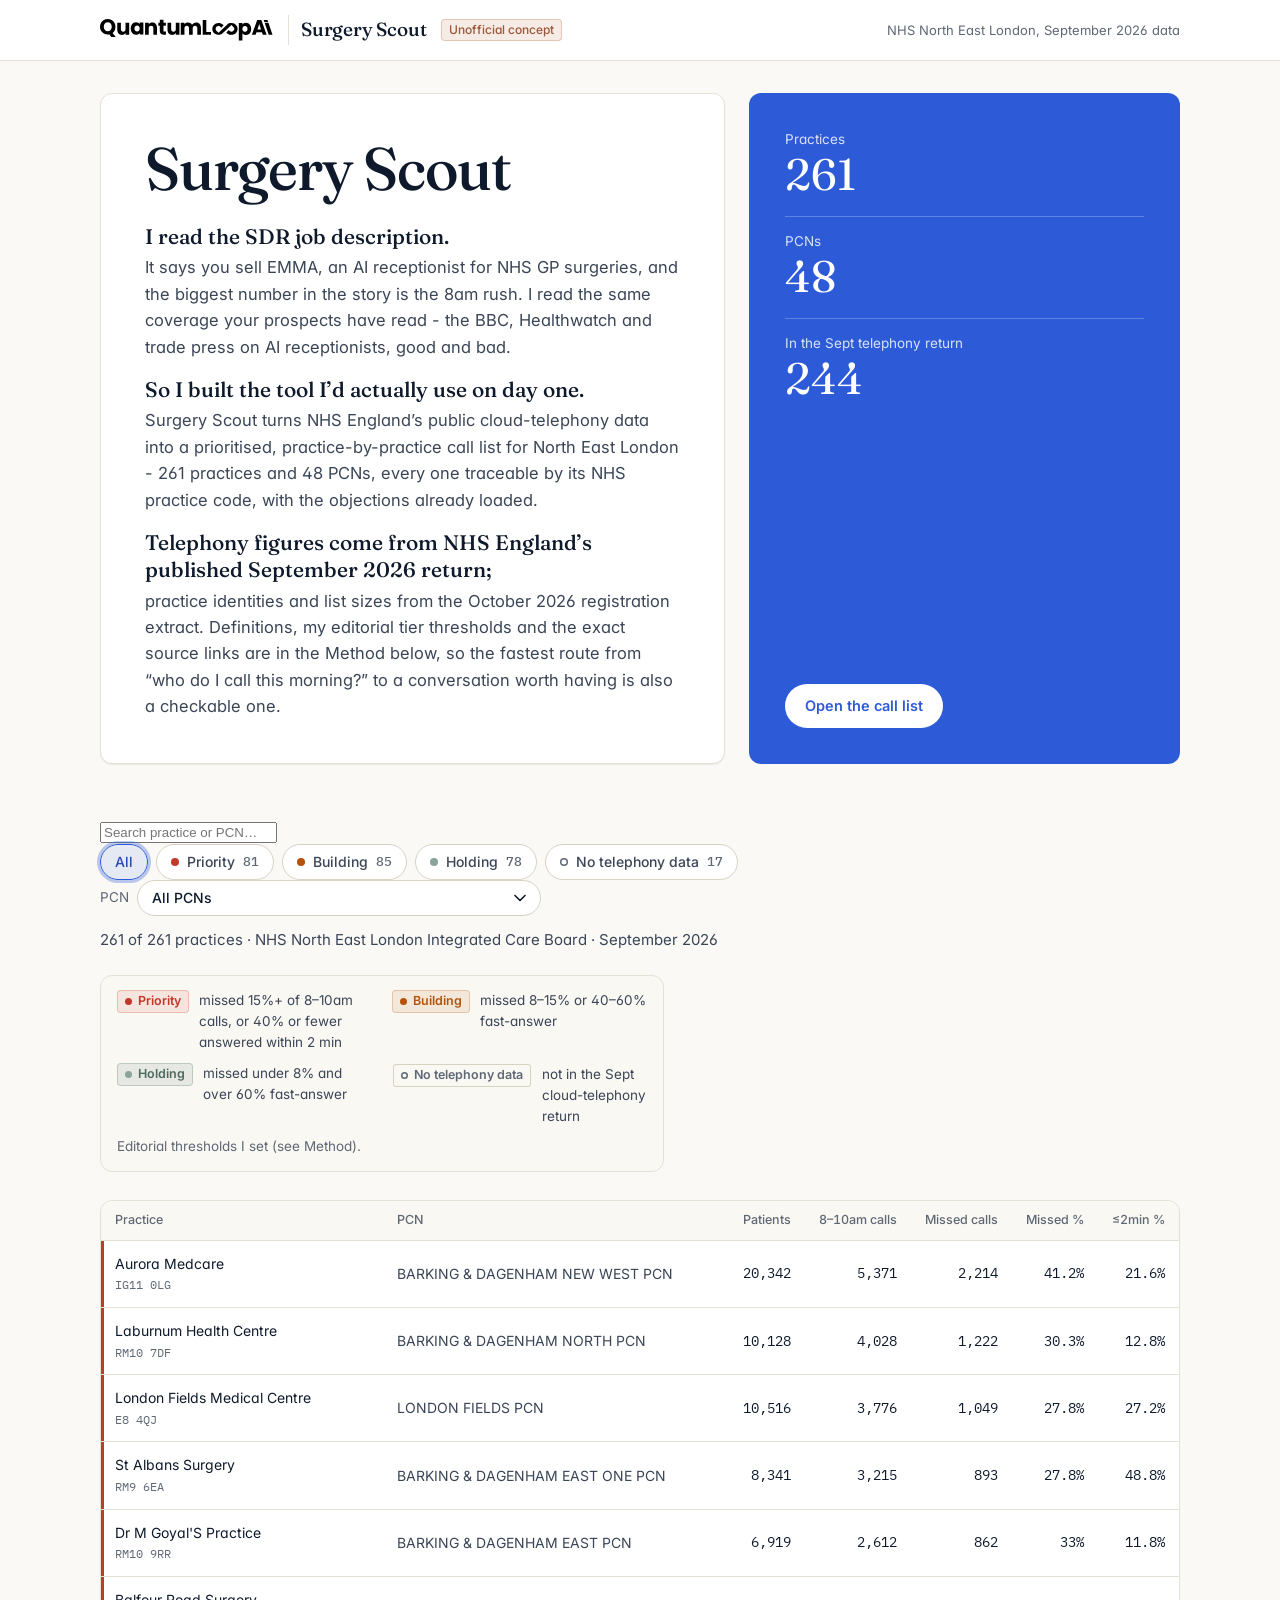
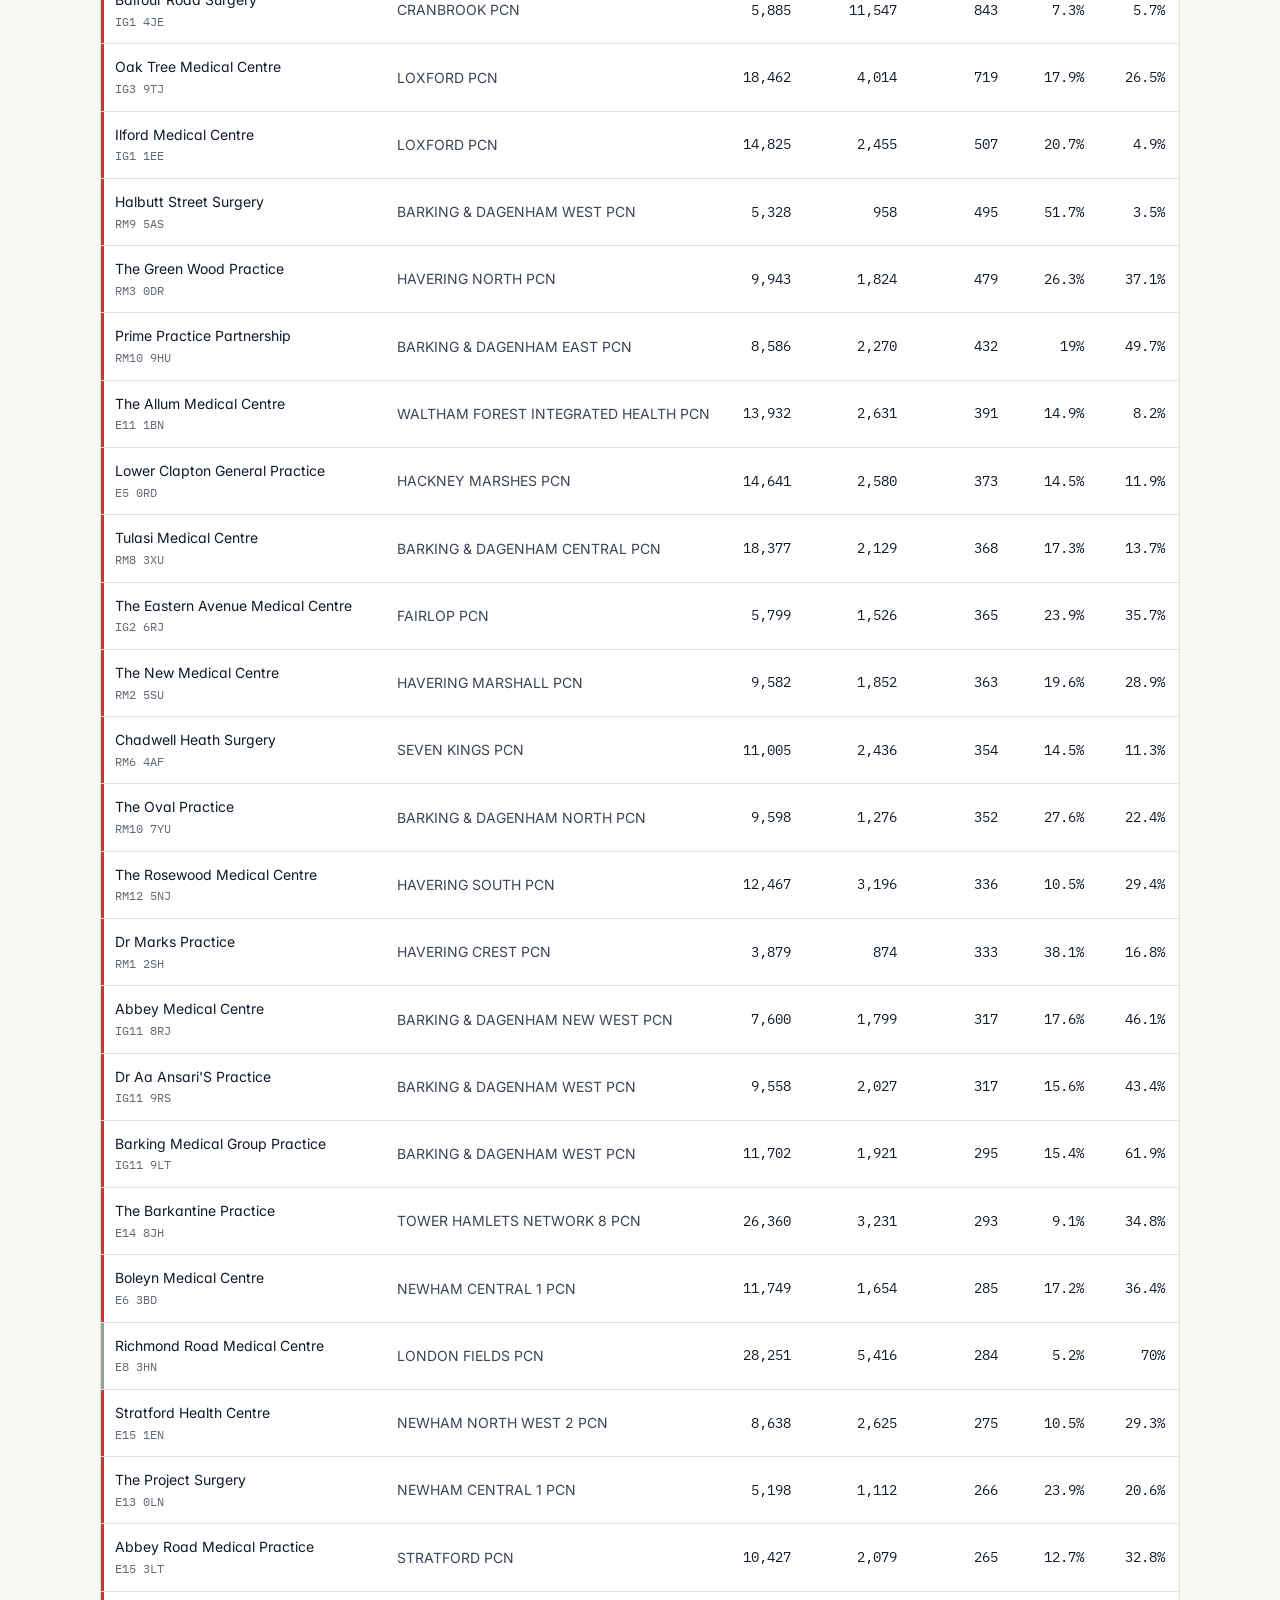
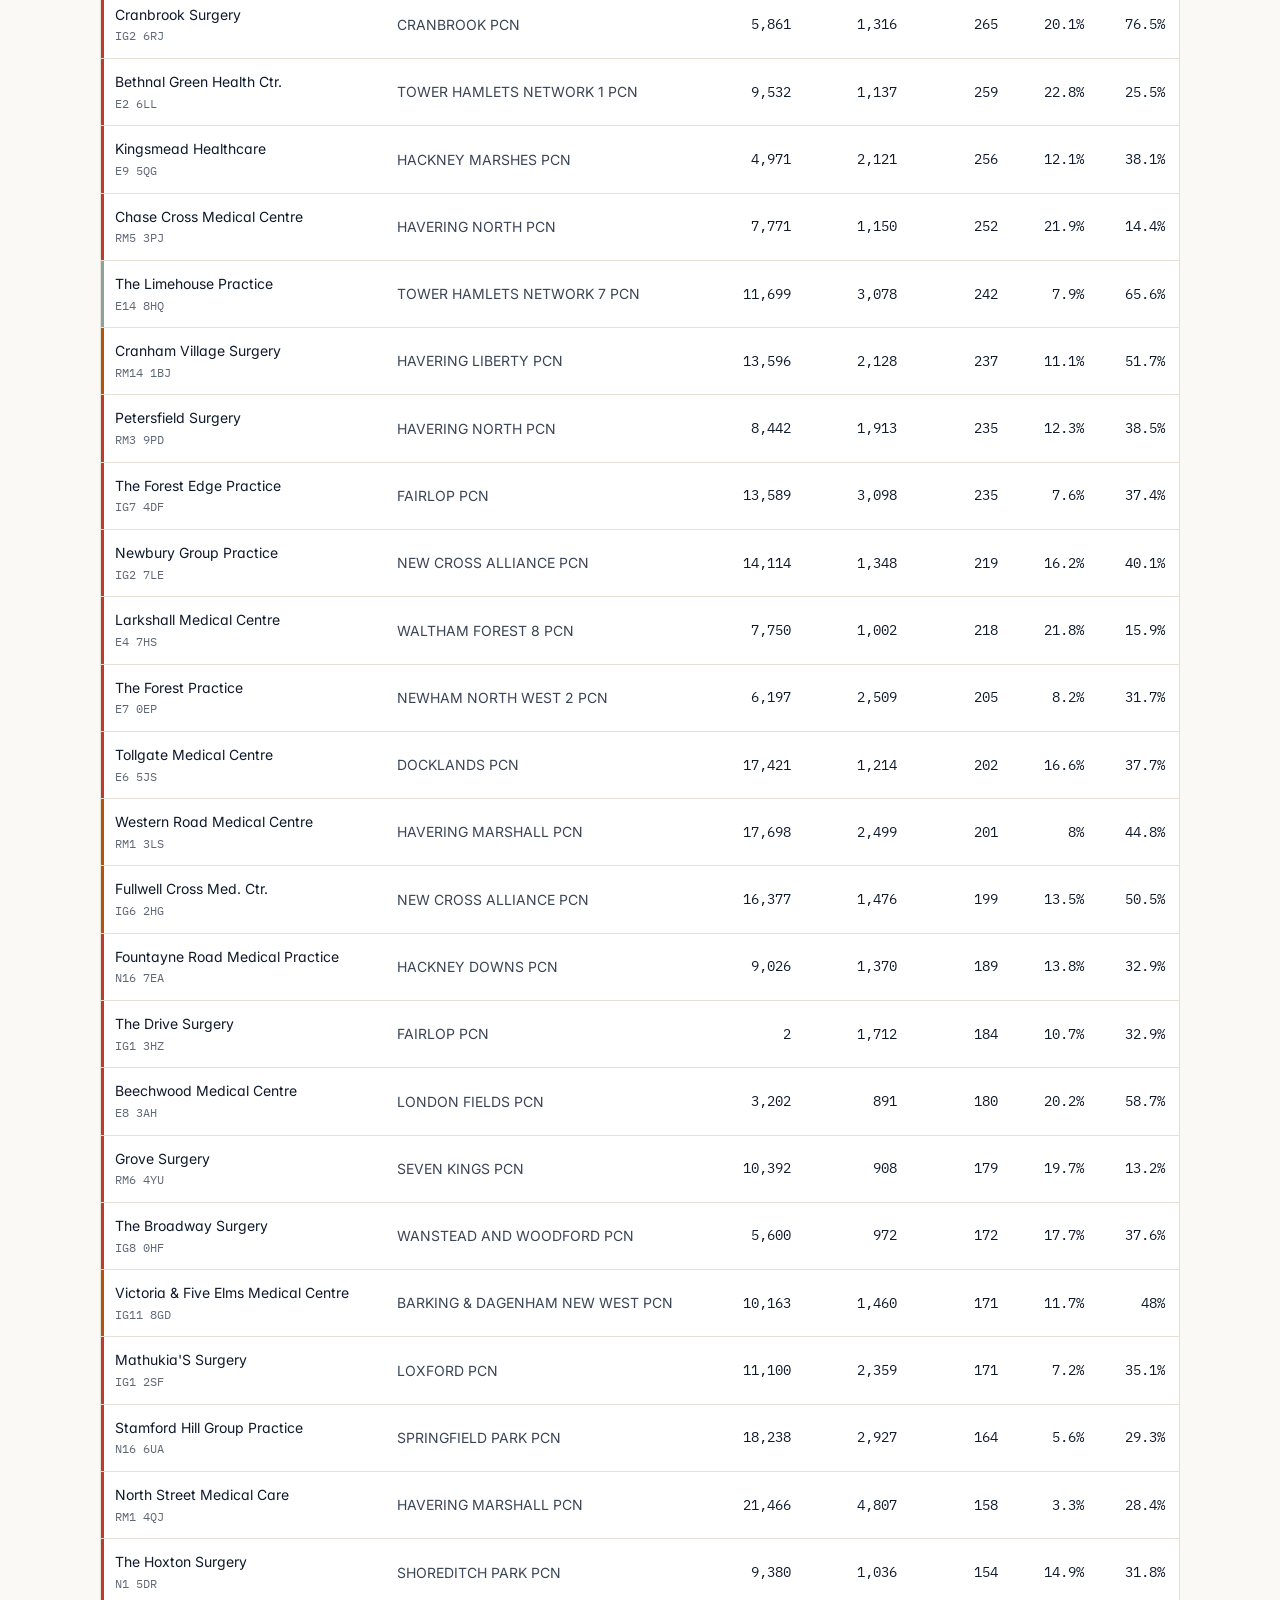
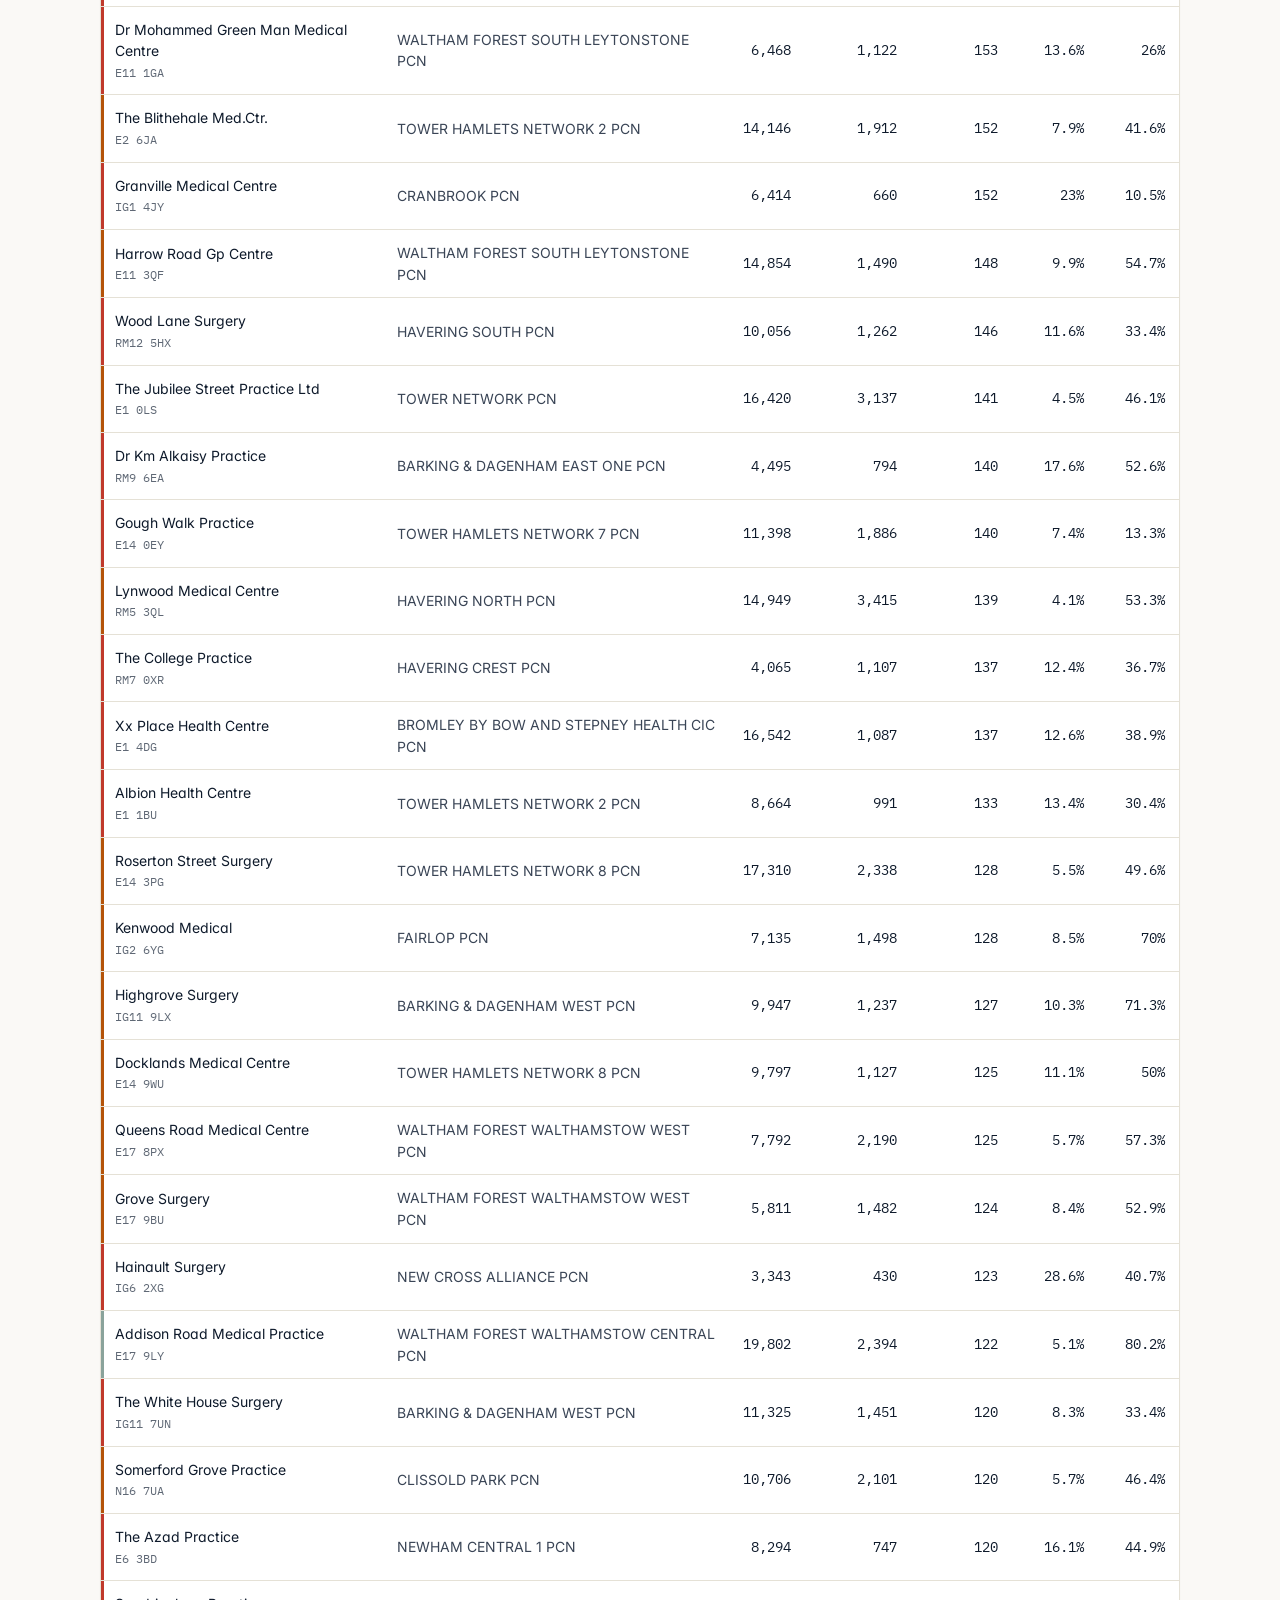
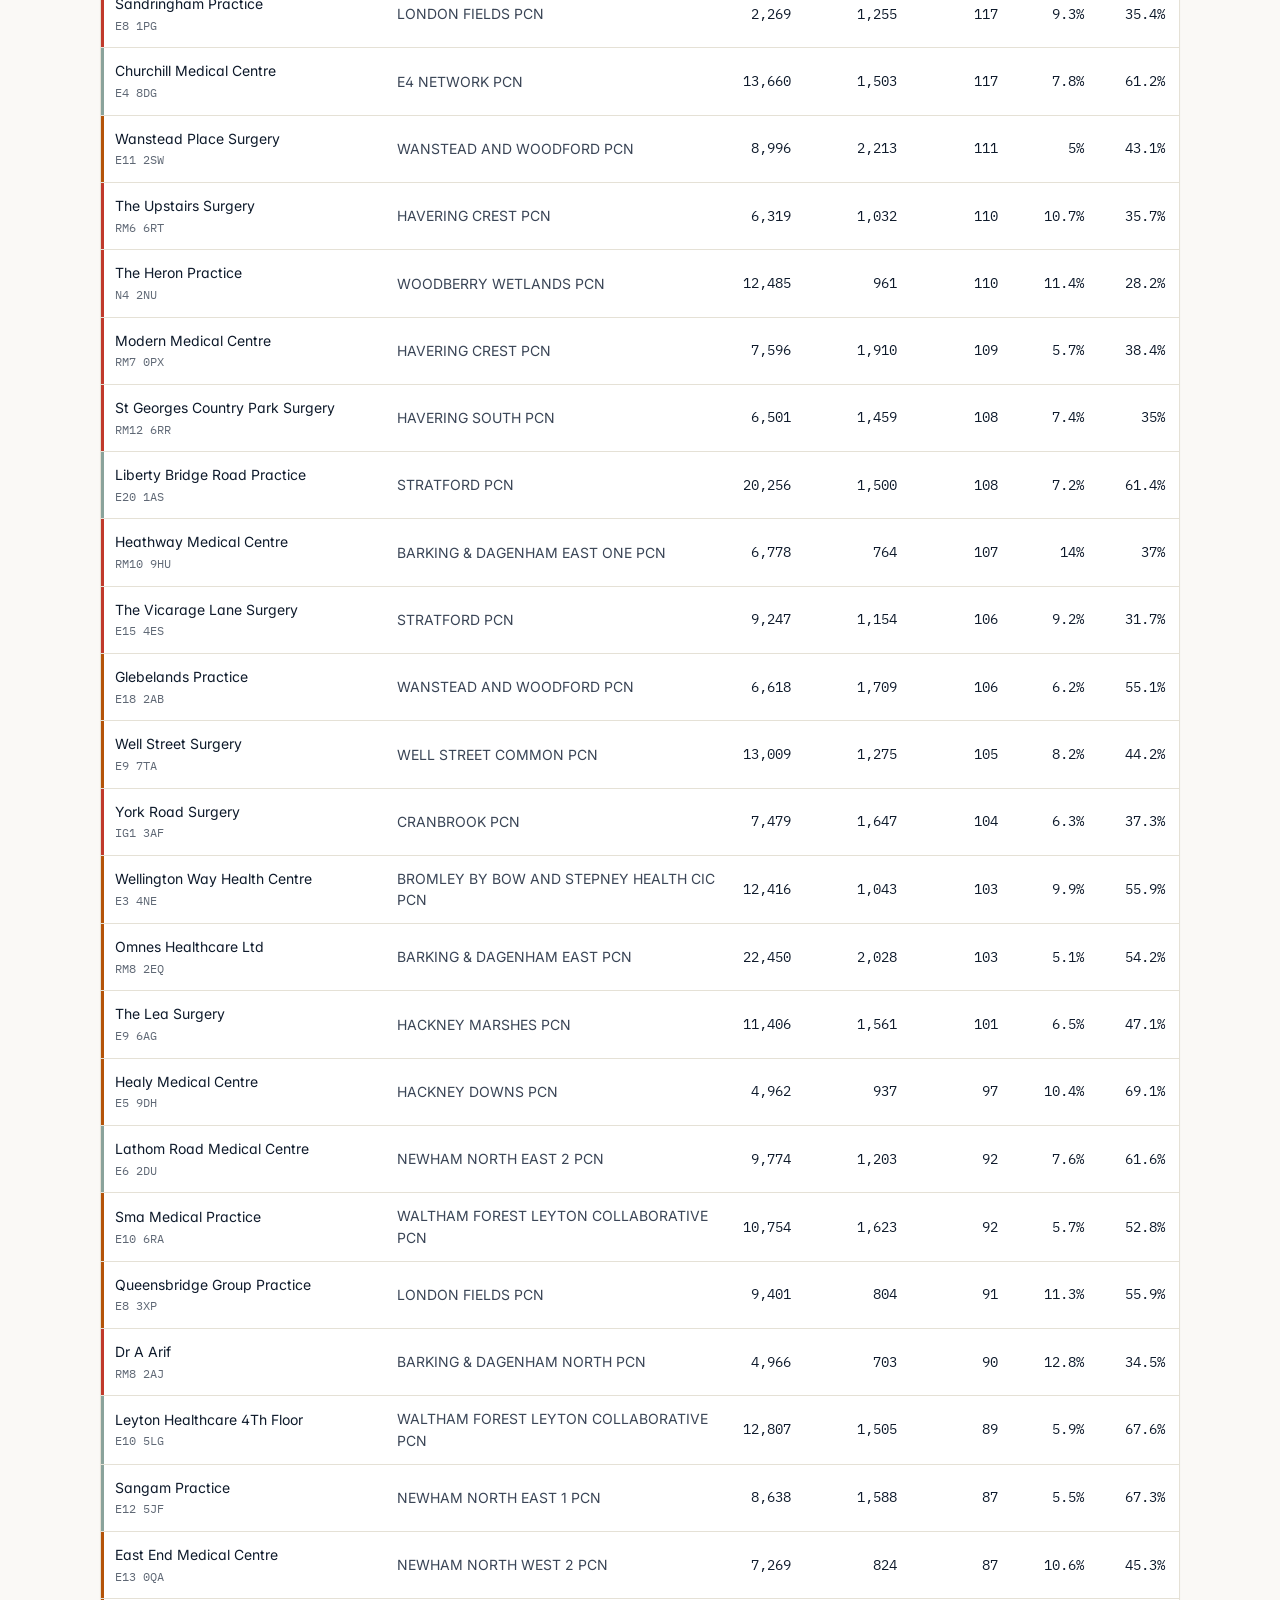
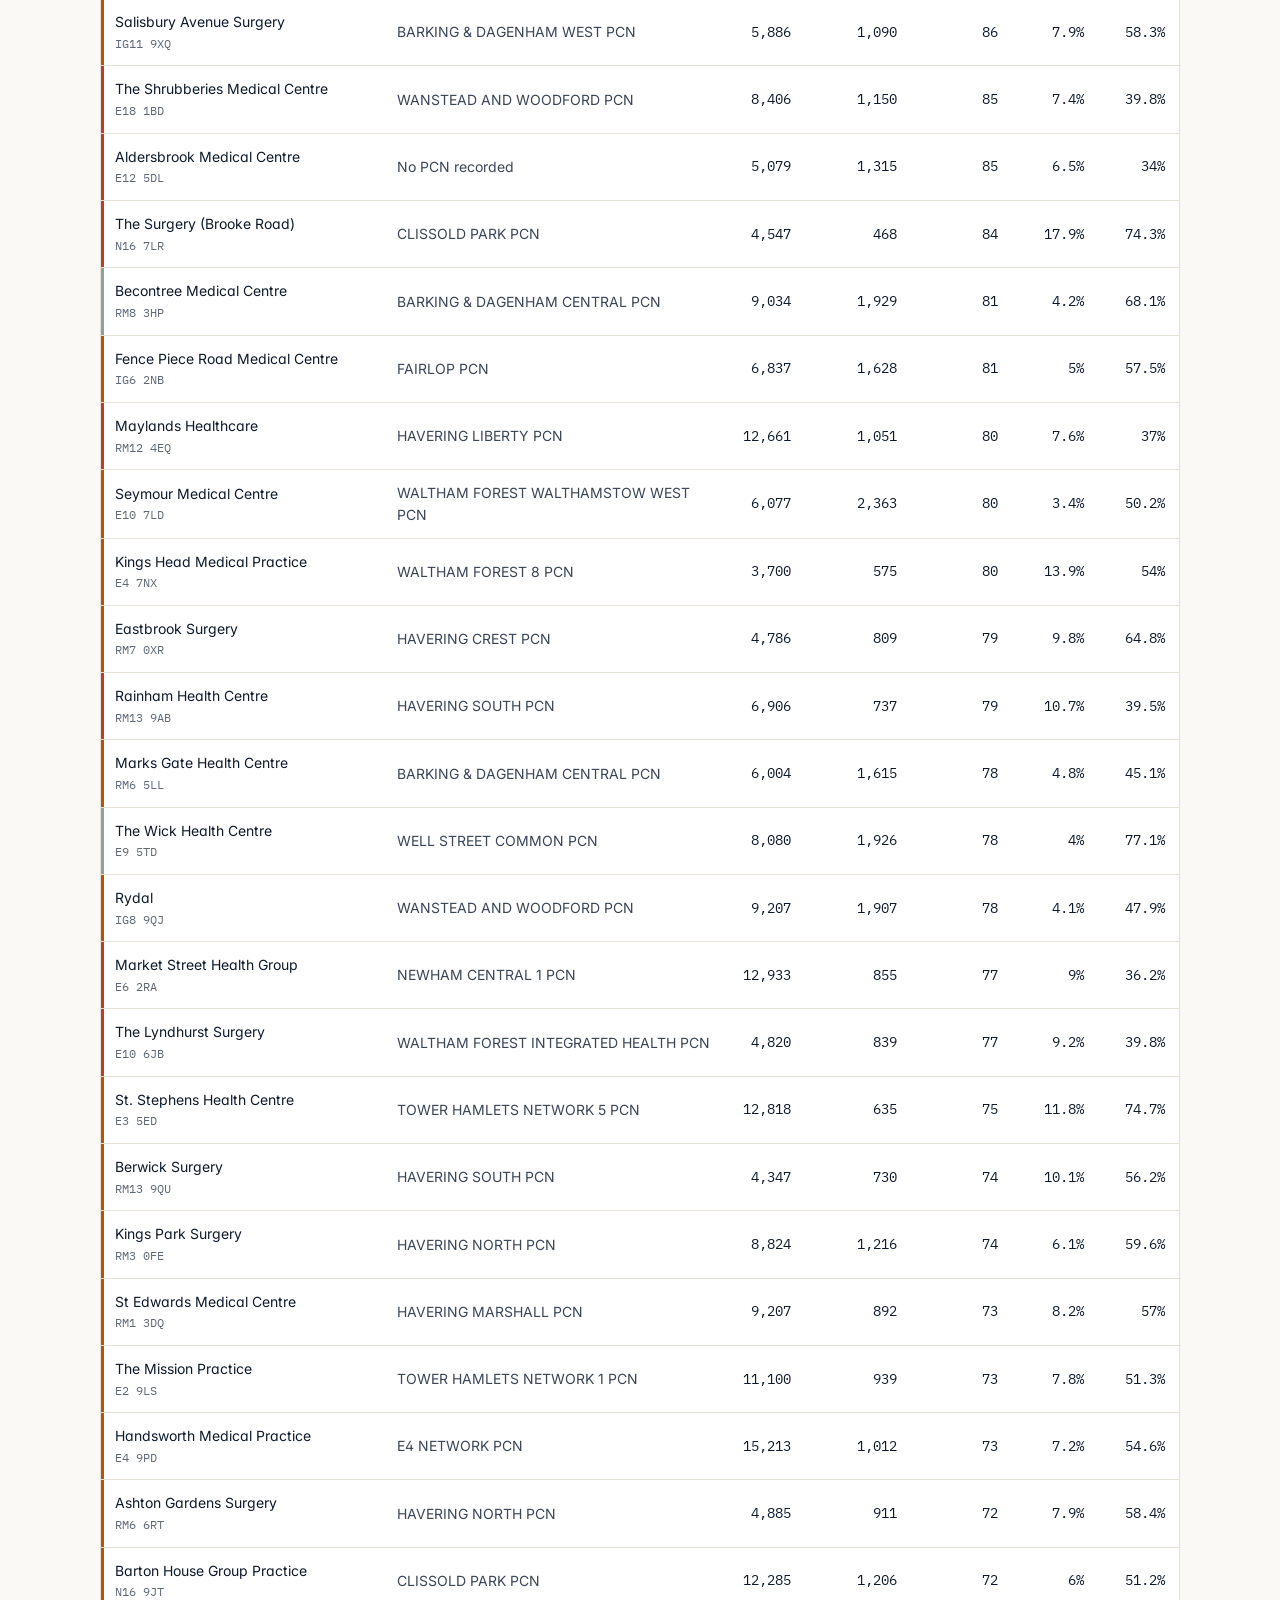
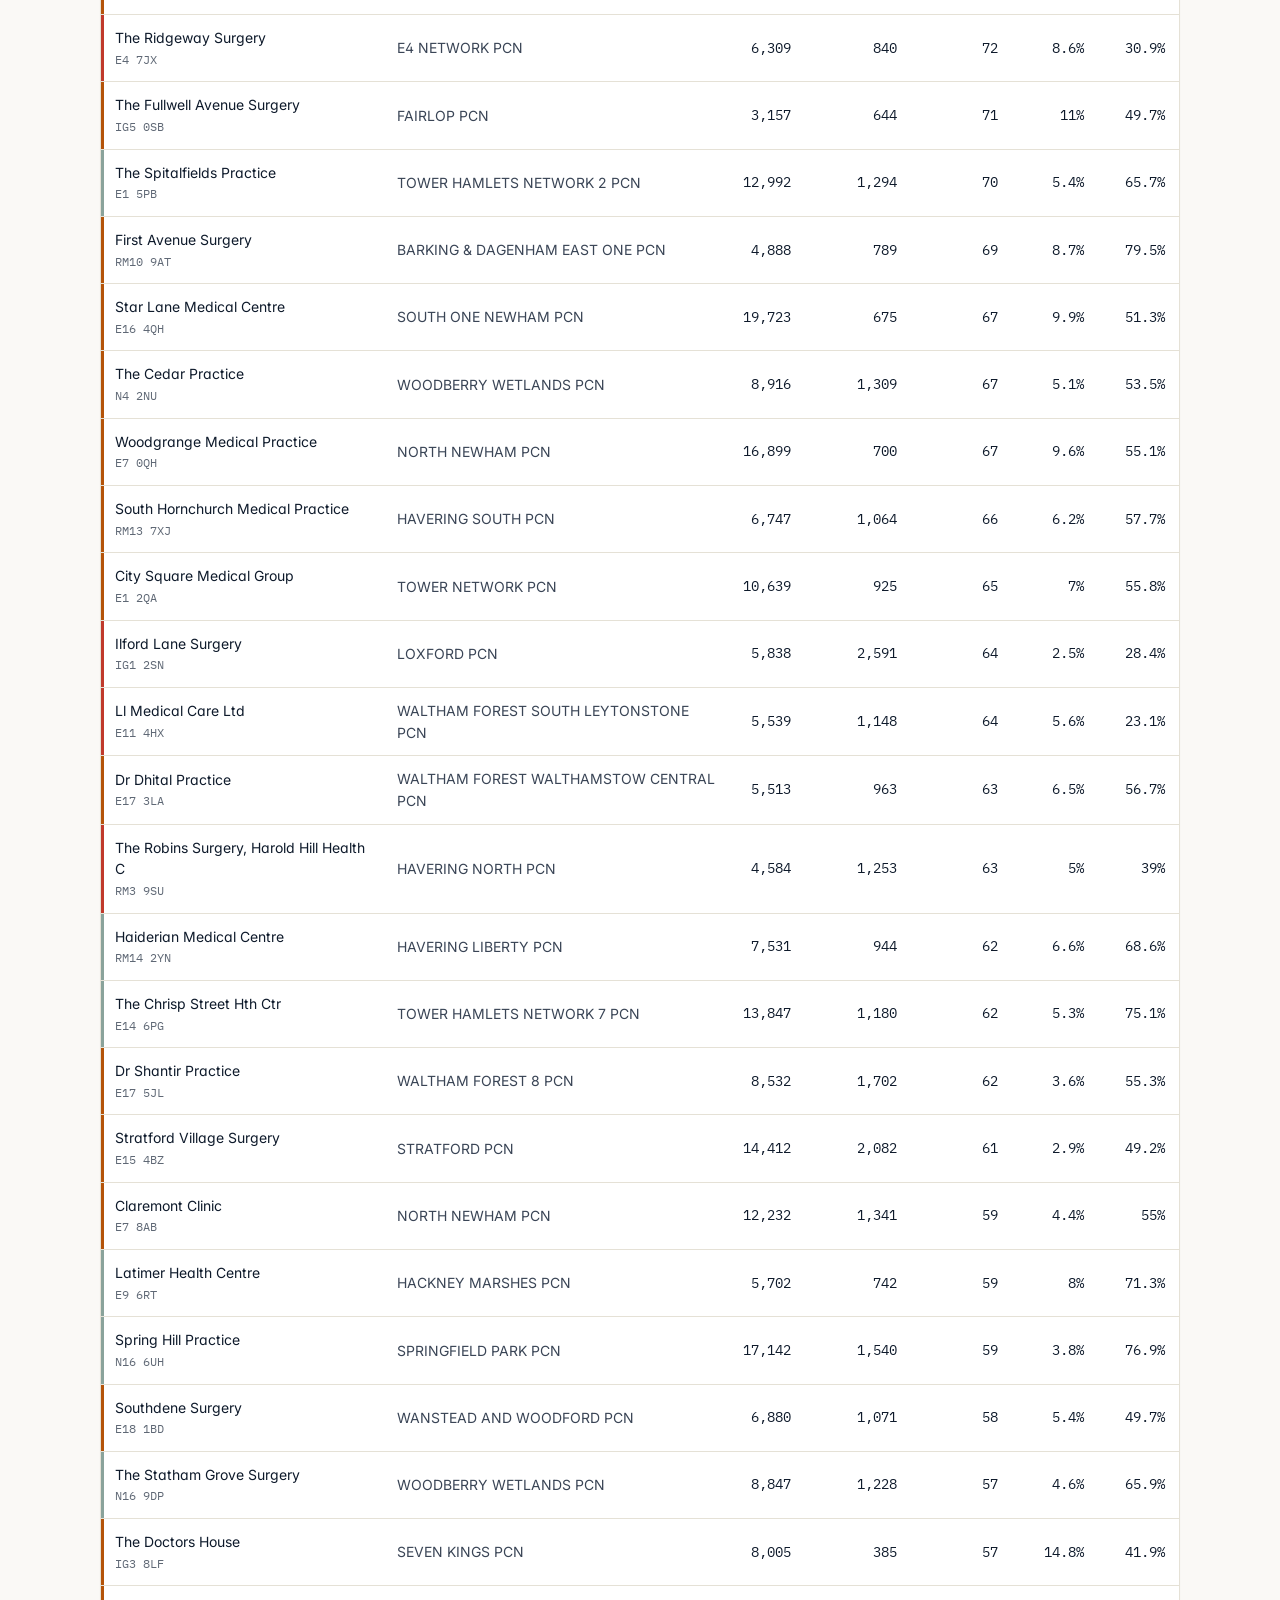
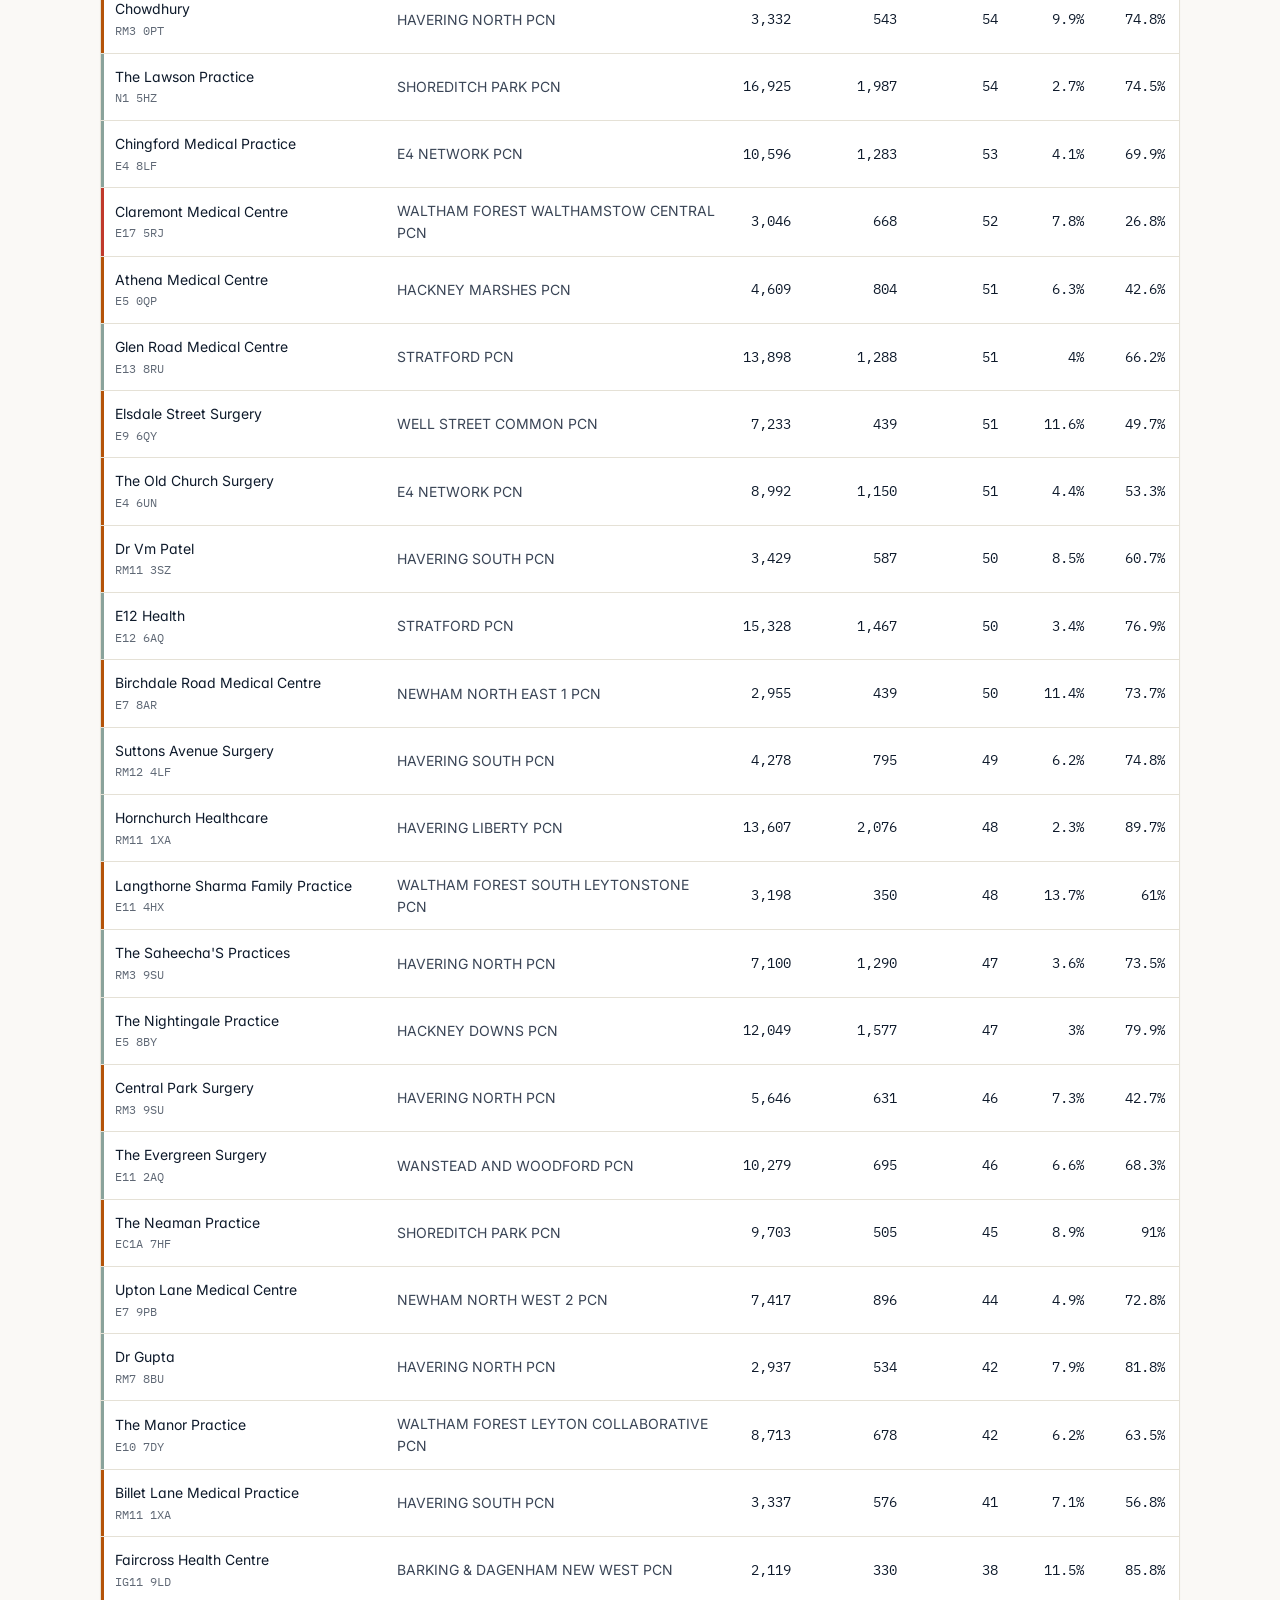
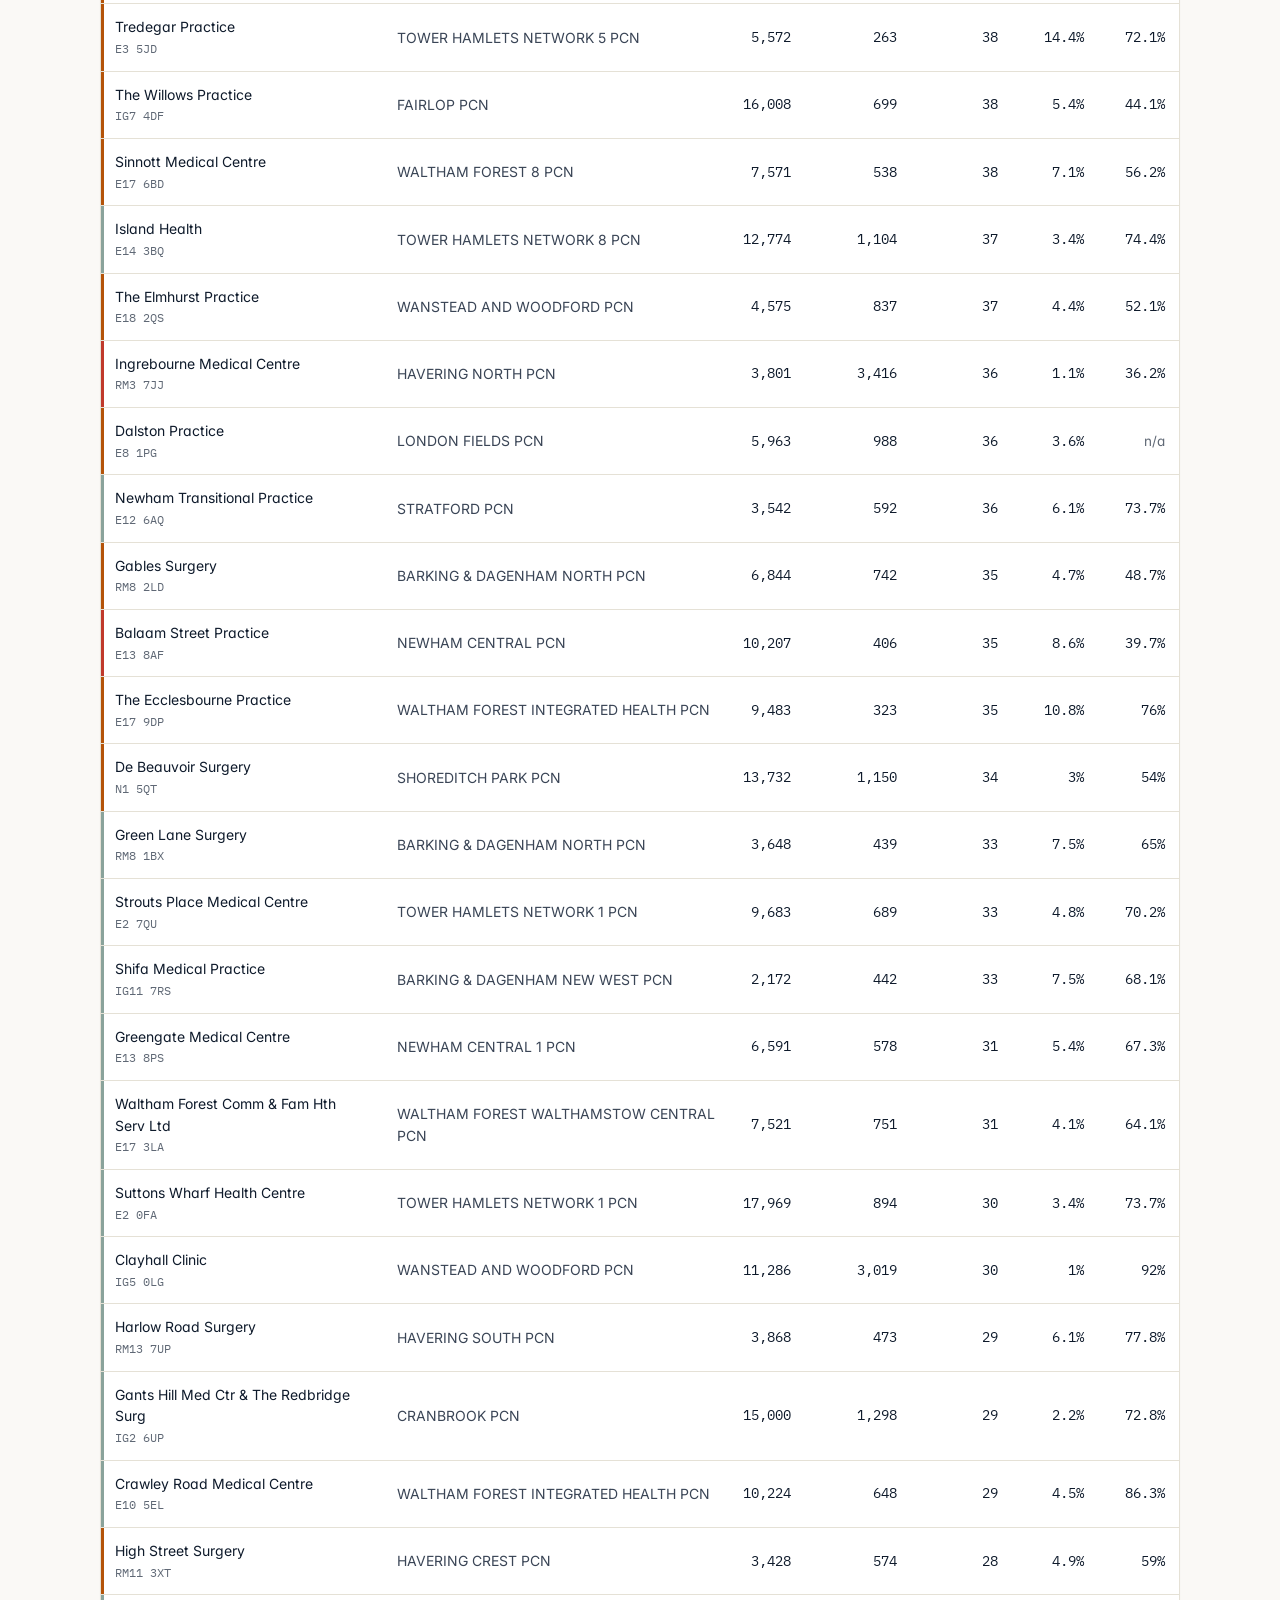
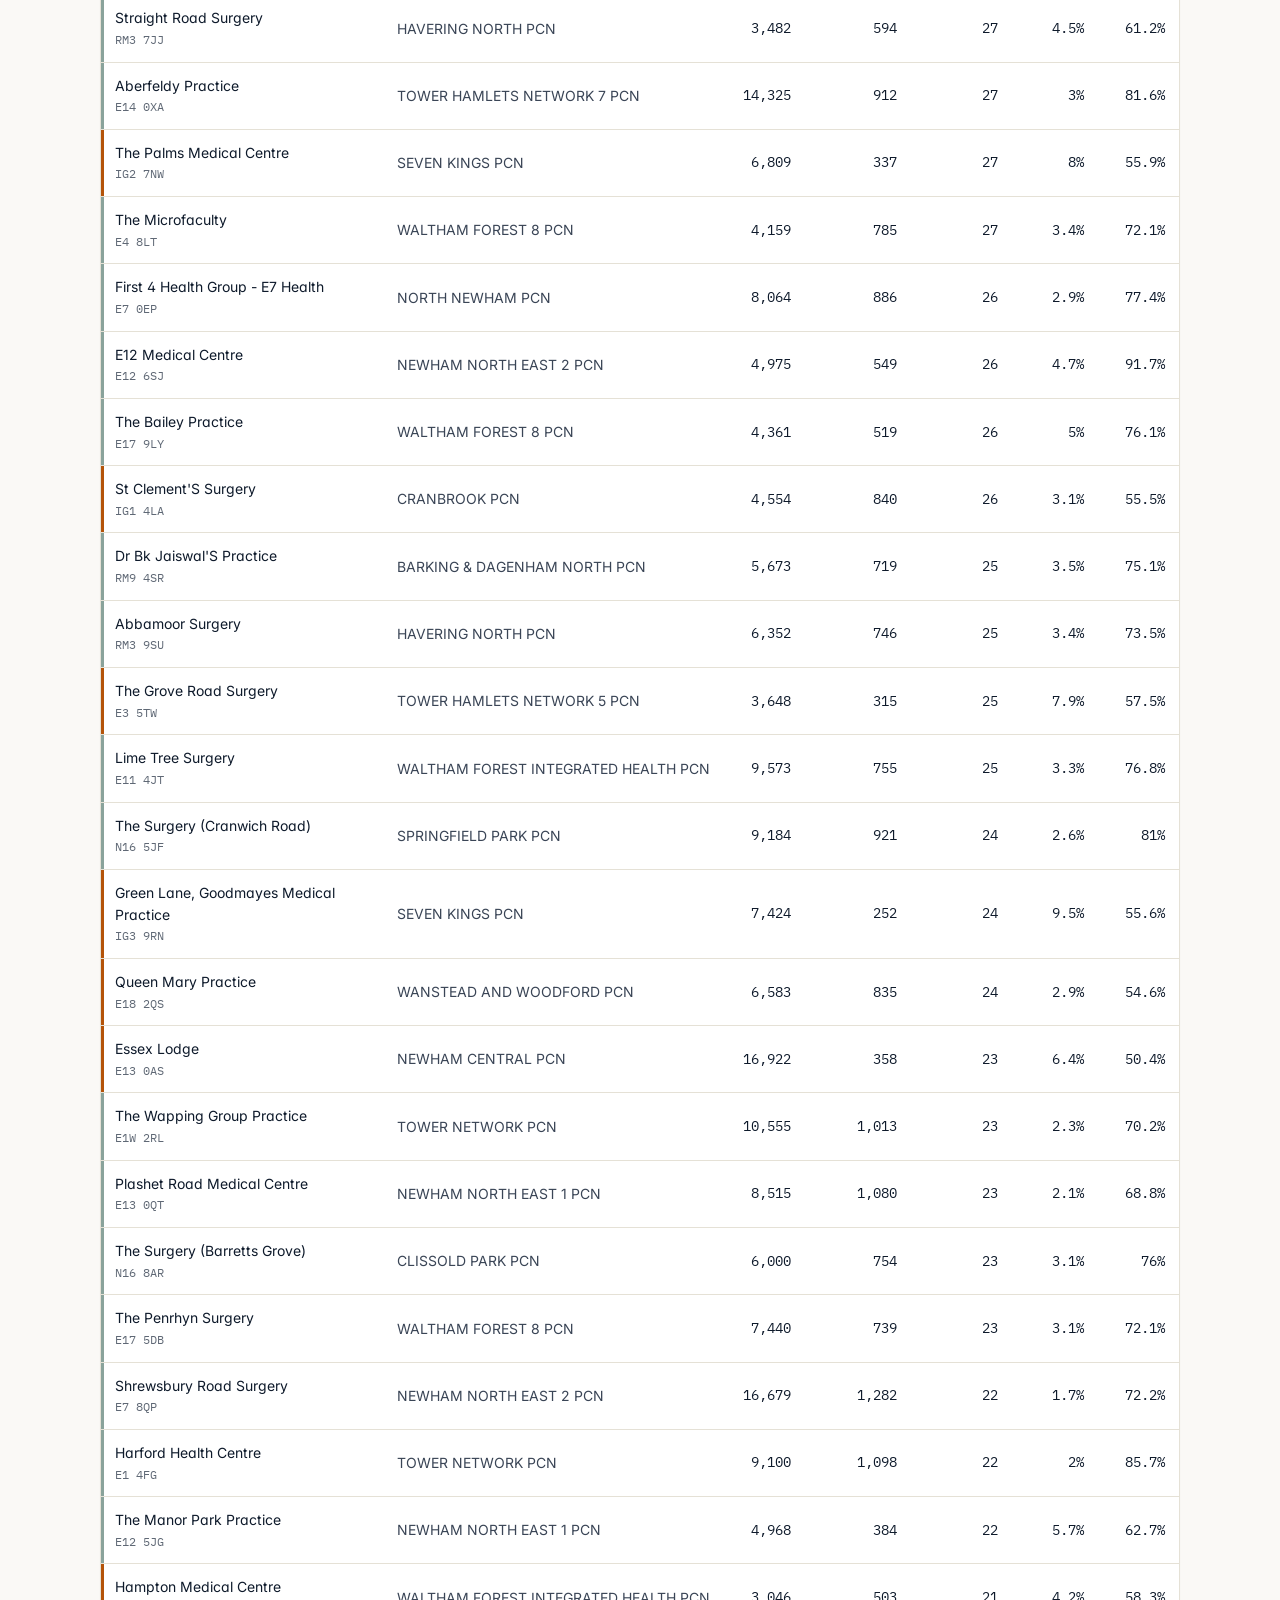
==== commit 61437619: "Claude-owned EMMA-product redesign: full CSS reskin, new markup, mobile inline detail row" ====
--- a/site/index.html
+++ b/site/index.html
@@ -2,115 +2,126 @@
 <html lang="en-GB">
 <head>
 <meta charset="UTF-8">
-<meta name="viewport" content="width=device-width, initial-scale=1.0">
-<title>Surgery Scout - an unofficial QuantumLoopAI concept</title>
+<meta name="viewport" content="width=device-width, initial-scale=1, viewport-fit=cover">
+<meta name="robots" content="noindex">
+<meta name="theme-color" content="#faf9f6">
+<title>Surgery Scout: an unofficial QuantumLoopAI concept</title>
 <link rel="preconnect" href="https://fonts.googleapis.com">
-<link href="https://fonts.googleapis.com/css2?family=Quicksand:wght@400;500;600;700&family=Playfair+Display:wght@600;700&display=swap" rel="stylesheet">
+<link rel="preconnect" href="https://fonts.gstatic.com" crossorigin>
+<link rel="stylesheet" href="https://fonts.googleapis.com/css2?family=Fraunces:ital,opsz,wght@0,9..144,400;0,9..144,500;1,9..144,400&family=IBM+Plex+Mono:wght@400;500&family=Inter:wght@400;500;600&display=swap">
 <link rel="stylesheet" href="style.css">
 </head>
 <body>
-<header class="topbar">
-  <div class="wrap topbar-in">
-    <img src="ql-black-logo.svg" alt="QuantumLoopAI" class="logo">
-    <div class="titleblock">
-      <h1>Surgery Scout</h1>
-      <p class="tag">Unofficial concept &middot; NHS North East London &middot; September 2026 data</p>
+<header class="topbar"><div class="topbar-inner">
+  <a class="brand" href="#top"><img class="brand-logo" src="ql-black-logo.svg" alt="QuantumLoopAI"><span class="brand-name">Surgery Scout</span></a>
+  <span class="chip chip-unofficial">Unofficial concept</span>
+  <span class="topbar-meta">NHS North East London, September 2026 data</span>
+</div></header>
+
+<main>
+<section class="hero" id="top">
+  <div class="hero-letter">
+    <h1>Surgery Scout</h1>
+    <p class="pitch"><strong>I read the SDR job description.</strong> It says you sell EMMA, an AI receptionist for NHS GP surgeries, and the biggest number in the story is the 8am rush. I read the same coverage your prospects have read - the BBC, Healthwatch and trade press on AI receptionists, good and bad.</p>
+<p class="pitch"><strong>So I built the tool I&rsquo;d actually use on day one.</strong> Surgery Scout turns NHS England&rsquo;s public cloud-telephony data into a prioritised, practice-by-practice call list for North East London - 261 practices and 48 PCNs, every one traceable by its NHS practice code, with the objections already loaded.</p>
+<p class="pitch"><strong>Telephony figures come from NHS England&rsquo;s published September 2026 return;</strong> practice identities and list sizes from the October 2026 registration extract. Definitions, my editorial tier thresholds and the exact source links are in the Method below, so the fastest route from &ldquo;who do I call this morning?&rdquo; to a conversation worth having is also a checkable one.</p>
+  </div>
+  </div>
+  <aside class="hero-panel" aria-label="Data scope">
+    <dl class="hero-facts">
+      <div><dt>Practices</dt><dd>261</dd></div>
+      <div><dt>PCNs</dt><dd>48</dd></div>
+      <div><dt>In the Sept telephony return</dt><dd>244</dd></div>
+    </dl>
+    <a class="btn btn-on-signal" href="#list">Open the call list</a>
+  </aside>
+</section>
+
+<section class="controls" id="list">
+  <div class="control-row">
+    <input type="search" id="search" placeholder="Search practice or PCN&hellip;" aria-label="Search">
+    <div class="tf-group" role="group" aria-label="Filter by tier">
+      <button class="tf active" data-tier="all" aria-pressed="true">All</button>
+      <button class="tf" data-tier="priority" aria-pressed="false">Priority <span class="count">81</span></button>
+      <button class="tf" data-tier="building" aria-pressed="false">Building <span class="count">85</span></button>
+      <button class="tf" data-tier="holding" aria-pressed="false">Holding <span class="count">78</span></button>
+      <button class="tf" data-tier="nodata" aria-pressed="false">No telephony data <span class="count">17</span></button>
     </div>
+    <label class="field"><span>PCN</span><select id="pcnFilter"><option value="">All PCNs</option></select></label>
   </div>
-</header>
+  <p class="count-line" id="count"></p>
+  <ul class="legend">
+    <li><span class="badge priority">Priority</span> missed 15%+ of 8&ndash;10am calls, or 40% or fewer answered within 2 min</li>
+    <li><span class="badge building">Building</span> missed 8&ndash;15% or 40&ndash;60% fast-answer</li>
+    <li><span class="badge holding">Holding</span> missed under 8% and over 60% fast-answer</li>
+    <li><span class="badge nodata">No telephony data</span> not in the Sept cloud-telephony return</li>
+    <li class="legend-note">Editorial thresholds I set (see Method).</li>
+  </ul>
+</section>
 
-<section class="hero">
-  <div class="wrap">
-    <p class="pitch"><strong>I read the SDR job description.</strong> It says you sell EMMA, an AI receptionist for NHS GP surgeries, and the biggest number in the story is the 8am rush. I read the same coverage your prospects have read - the BBC, Healthwatch and trade press on AI receptionists, good and bad.</p>
-    <p class="pitch"><strong>So I built the tool I&rsquo;d actually use on day one.</strong> Surgery Scout turns NHS England&rsquo;s public cloud-telephony data into a prioritised, practice-by-practice call list for North East London - 261 practices and 48 PCNs, every one traceable by its NHS practice code, with the objections already loaded.</p>
-    <p class="pitch"><strong>Telephony figures come from NHS England&rsquo;s published September 2026 return;</strong> practice identities and list sizes from the October 2026 registration extract. Definitions, my editorial tier thresholds and the exact source links are in the Method below, so the fastest route from &ldquo;who do I call this morning?&rdquo; to a conversation worth having is also a checkable one.</p>
+<div class="table-wrap">
+  <table id="ptable">
+    <thead><tr>
+      <th data-k="name">Practice</th><th data-k="pcn">PCN</th><th data-k="patients" class="num">Patients</th>
+      <th data-k="inb810" class="num">8&ndash;10am calls</th><th data-k="missN" class="num">Missed calls</th><th data-k="miss810" class="num">Missed %</th><th data-k="fast810" class="num">&le;2min %</th>
+    </tr></thead>
+    <tbody id="tbody"></tbody>
+  </table>
+</div>
+
+<aside id="detail" class="detail hidden" aria-live="polite"></aside>
+
+<section class="pcn">
+  <h2>PCN view: where a network conversation makes sense</h2>
+  <p>Practices in the same Primary Care Network often share telephony and buying decisions. Networks with several Priority practices are where one conversation can open a cluster.</p>
+  <div class="table-wrap">
+    <table>
+      <thead><tr><th>PCN</th><th class="num">Practices</th><th class="num">Priority</th><th class="num">Building</th><th class="num">Network missed % (8&ndash;10am)</th><th class="num">Patients</th></tr></thead>
+      <tbody id="pcnbody"></tbody>
+    </table>
   </div>
 </section>
 
-<section class="controls wrap">
-  <div class="control-row">
-    <input type="search" id="search" placeholder="Search practice or PCN&hellip;" aria-label="Search">
-    <div class="tier-filters" role="group" aria-label="Tier filter">
-      <button class="tf active" data-tier="all">All</button>
-      <button class="tf tf-high" data-tier="high">Priority</button>
-      <button class="tf tf-mod" data-tier="moderate">Building</button>
-      <button class="tf tf-hold" data-tier="hold">Holding</button>
-      <button class="tf tf-unk" data-tier="unknown">No telephony data</button>
-    </div>
-    <select id="pcnFilter"><option value="">All PCNs</option></select>
+<section class="objections">
+  <h2>The objections are already public, so is the preparation</h2>
+  <p>AI receptionists have had press, some of it hard. An SDR who hasn&rsquo;t read it gets flattened on the first call. These cards are the two questions I&rsquo;d expect first, and how I&rsquo;d handle them.</p>
+  <div class="cards">
+    <article class="card">
+      <h3>&ldquo;We read about the accent problem.&rdquo;</h3>
+        <p>On 10 July 2026, Healthwatch Rotherham published patient concerns about EMMA struggling with non-standard accents and speech difficulties, naming QuantumLoopAI as the company behind the system. In August the BBC reported the Rotherham concerns, and separately that a Doncaster surgery stopped using EMMA after a stroke patient repeatedly couldn&rsquo;t get through to book.</p>
+        <p class="answer"><strong>The honest answer:</strong> acknowledge it, then go to what the company actually says. QuantumLoopAI&rsquo;s published response states EMMA does not make clinical decisions, is trained on a wide range of accents and dialects, and supports 17 languages; their own materials say callers can ask for a member of staff at any time and practices can configure priority routing so patients who need a person get one. Then the discovery question that matters: <em>&ldquo;How are you measuring whether every patient cohort gets through today?&rdquo;</em> A practice whose phone performance is already failing some patients has that problem with or without EMMA.</p>
+        <ul class="sources"><li><a href="https://www.healthwatchrotherham.org.uk/blog/2026-07-10/patient-concern-over-ai-receptionist-emma-what-you-need-know" target="_blank" rel="noopener">Healthwatch Rotherham, 10 Jul 2026</a></li><li><a href="https://www.bbc.co.uk/news/articles/c141dn3d26do" target="_blank" rel="noopener">BBC, Aug 2026</a></li><li><a href="https://www.bbc.co.uk/news/articles/c4gql3gz9z7o" target="_blank" rel="noopener">BBC, 26 Aug 2026</a></li></ul>
+    </article>
+    <article class="card">
+      <h3>&ldquo;Is this even allowed under our GP contract?&rdquo;</h3>
+        <p>Pulse reported on 9 April 2026 that NHS England advice, shared with practices by North East and North Cumbria ICB, warned that AI receptionist call handling could put practices in breach of their GP contract - specifically the obligation to share digital-telephony data with NHS England, which an AI layer can obscure.</p>
+        <p class="answer"><strong>The honest answer:</strong> it&rsquo;s a real question with a real shape, and the SDR should know it cold. The reported advice concerns telephony data reporting, not a ban on AI reception. It&rsquo;s also a question for the company&rsquo;s compliance pack, not for improvisation on a call: <em>&ldquo;That&rsquo;s exactly what our compliance documentation covers - the NHS telephony reporting still flows. Can I set that up with your practice manager?&rdquo;</em> Local ICBs may issue their own advice, so checking what the practice&rsquo;s ICB has said is part of pre-call research, not an afterthought.</p>
+        <ul class="sources"><li><a href="https://www.pulsetoday.co.uk/news/technology/gps-told-to-ensure-they-are-not-breaching-contract-when-using-ai-receptionists/" target="_blank" rel="noopener">Pulse, 9 Apr 2026</a> (registration may be required)</li></ul>
+    </article>
   </div>
-  <p class="count" id="count"></p>
-  <p class="thresholds"><strong>How practices are tiered</strong> (editorial thresholds I set - see Method):
-    <span class="pill p-high">Priority</span> missed ≥15% of 8&ndash;10am calls, or ≤40% answered within 2 min &middot;
-    <span class="pill p-mod">Building</span> missed 8&ndash;15% or 40&ndash;60% fast-answer &middot;
-    <span class="pill p-hold">Holding</span> missed &lt;8% and &gt;60% fast-answer &middot;
-    <span class="pill p-unk">No telephony data</span> not in the Sept cloud-telephony return</p>
 </section>
 
-<main class="wrap">
-  <div class="tablewrap">
-    <table id="ptable">
-      <thead><tr>
-        <th data-k="name">Practice</th><th data-k="pcn">PCN</th><th data-k="patients" class="num">Patients</th>
-        <th data-k="inb810" class="num">8&ndash;10am calls</th><th data-k="missN" class="num">Missed calls</th><th data-k="miss810" class="num">Missed %</th><th data-k="fast810" class="num">&le;2min %</th>
-      </tr></thead>
-      <tbody id="tbody"></tbody>
-    </table>
-  </div>
-
-  <aside id="detail" class="detail hidden" aria-live="polite"></aside>
-
-  <section class="pcn">
-    <h2>PCN view - where a network conversation makes sense</h2>
-    <p>Practices in the same Primary Care Network often share telephony and buying decisions. Networks with several Priority practices are where one conversation can open a cluster.</p>
-    <div class="tablewrap">
-      <table>
-        <thead><tr><th>PCN</th><th class="num">Practices</th><th class="num">Priority</th><th class="num">Building</th><th class="num">Network missed % (8&ndash;10am)</th><th class="num">Patients</th></tr></thead>
-        <tbody id="pcnbody"></tbody>
-      </table>
-    </div>
-  </section>
-
-  <section class="objections">
-    <h2>The objections are already public - so is the preparation</h2>
-    <p>AI receptionists have had press, some of it hard. An SDR who hasn&rsquo;t read it gets flattened on the first call. These cards are the two questions I&rsquo;d expect first, and how I&rsquo;d handle them.</p>
-    <div class="cards">
-      <div class="card">
-        <h3>&ldquo;We read about the accent problem.&rdquo;</h3>
-        <p>On 10 July 2026, Healthwatch Rotherham published patient concerns about EMMA struggling with non-standard accents and speech difficulties, naming QuantumLoopAI as the company behind the system. In August the BBC reported the Rotherham concerns, and separately that a Doncaster surgery stopped using EMMA after a stroke patient repeatedly couldn&rsquo;t get through to book.</p>
-        <p class="answer"><strong>The honest answer:</strong> acknowledge it, then go to what the company actually says. QuantumLoopAI&rsquo;s published response states EMMA does not make clinical decisions, is trained on a wide range of accents and dialects, and supports 17 languages; their own materials say callers can ask for a member of staff at any time and practices can configure priority routing so patients who need a person get one. Then the discovery question that matters: <em>&ldquo;How are you measuring whether every patient cohort gets through today?&rdquo;</em> A practice whose phone performance is already failing some patients has that problem with or without EMMA.</p>
-        <p class="src"><a href="https://www.healthwatchrotherham.org.uk/blog/2026-07-10/patient-concern-over-ai-receptionist-emma-what-you-need-know" target="_blank" rel="noopener">Healthwatch Rotherham, 10 Jul 2026</a> &middot; <a href="https://www.bbc.co.uk/news/articles/c141dn3d26do" target="_blank" rel="noopener">BBC, Aug 2026</a> &middot; <a href="https://www.bbc.co.uk/news/articles/c4gql3gz9z7o" target="_blank" rel="noopener">BBC, 26 Aug 2026</a></p>
-      </div>
-      <div class="card">
-        <h3>&ldquo;Is this even allowed under our GP contract?&rdquo;</h3>
-        <p>Pulse reported on 9 April 2026 that NHS England advice, shared with practices by North East and North Cumbria ICB, warned that AI receptionist call handling could put practices in breach of their GP contract - specifically the obligation to share digital-telephony data with NHS England, which an AI layer can obscure.</p>
-        <p class="answer"><strong>The honest answer:</strong> it&rsquo;s a real question with a real shape, and the SDR should know it cold. The reported advice concerns telephony data reporting, not a ban on AI reception. It&rsquo;s also a question for the company&rsquo;s compliance pack, not for improvisation on a call: <em>&ldquo;That&rsquo;s exactly what our compliance documentation covers - the NHS telephony reporting still flows. Can I set that up with your practice manager?&rdquo;</em> Local ICBs may issue their own advice, so checking what the practice&rsquo;s ICB has said is part of pre-call research, not an afterthought.</p>
-        <p class="src"><a href="https://www.pulsetoday.co.uk/news/technology/gps-told-to-ensure-they-are-not-breaching-contract-when-using-ai-receptionists/" target="_blank" rel="noopener">Pulse, 9 Apr 2026</a> (registration may be required)</p>
-      </div>
-    </div>
-  </section>
-
-  <section class="method" id="method">
-    <h2>Method, sources and limits</h2>
-    <ul>
-      <li><strong>Data.</strong> NHS England <em>Cloud Based Telephony Data in General Practice, September 2026</em> (published 29 Oct 2026): practice-level daily inbound calls, calls ended during the IVR stage, answered calls by wait time, missed calls and callbacks. <a href="https://digital.nhs.uk/data-and-information/publications/statistical/cloud-based-telephony-data-in-general-practice/september-2026" target="_blank" rel="noopener">Publication page</a> &middot; <a href="https://files.digital.nhs.uk/DF/67D81E/cbt-answered-sept-2026.zip" target="_blank" rel="noopener">Calls-answered file</a> &middot; <a href="https://files.digital.nhs.uk/7E/33E844/cbt-daytime-sept-2026.zip" target="_blank" rel="noopener">By-day-and-time file</a> &middot; <a href="https://files.digital.nhs.uk/9D/8AE597/cbt-metadata.xlsx" target="_blank" rel="noopener">Field metadata</a></li>
-      <li><strong>What &ldquo;missed&rdquo; means here.</strong> Per NHS England&rsquo;s definitions, each inbound call ends in one of four counted outcomes: answered, missed, ended during the IVR message before joining the queue, or callback requested. This tool&rsquo;s &ldquo;missed&rdquo; is exactly the missed category - calls not dealt with, voicemails included - and excludes IVR-stage exits (about 27% of inbound calls nationally), which are counted separately. These are call outcomes, not people: the same caller may ring several times, succeed on a later attempt, or choose a callback, so the counts show call volumes, not unmet patient need. NHS England also notes outcome totals do not reconcile exactly for a large number of practices (it is working with suppliers on why).</li>
-      <li><strong>Practice identity, list sizes, PCNs.</strong> NHS England <em>Patients Registered at a GP Practice</em>, October 2026 extract. <a href="https://digital.nhs.uk/data-and-information/publications/statistical/patients-registered-at-a-gp-practice" target="_blank" rel="noopener">Publication page</a>. All public data, used under the <a href="https://www.nationalarchives.gov.uk/doc/open-government-licence/version/3/" target="_blank" rel="noopener">Open Government Licence v3.0</a>. No patient-level data exists in these datasets or in this tool.</li>
-      <li><strong>Metrics.</strong> &ldquo;8&ndash;10am&rdquo; = the publication&rsquo;s 08:00&ndash;10:00 reporting category, all September weekdays (NHS England separately reports core hours 08:00&ndash;18:30; the all-day figures here use that window). &ldquo;Missed %&rdquo; = missed &divide; inbound. &ldquo;&le;2min %&rdquo; = calls answered within 120 seconds &divide; all answered calls. Benchmarks: NEL practices missed 10.0% of 8&ndash;10am calls in September (32,109 of 321,082); England-wide, 10.9% of all core-hours calls were missed.</li>
-      <li><strong>Tiers are my editorial thresholds</strong> (stated above) and the table sorts by the raw count of missed 8&ndash;10am calls, not an invented score. A tier is a reason a conversation might be relevant - measured phone pressure, not proven buying intent, budget or authority. Those are established in the conversation, not in a spreadsheet. High pressure is a phone-system problem, not a judgement of care quality or of the practice&rsquo;s staff.</li>
-      <li><strong>Scope is one ICB</strong> (North East London: 261 practices, 244 in the September return = 93%, the highest coverage of the five London ICBs, which range 82&ndash;91% in the same data). Chosen because it&rsquo;s the home patch for a Canary Wharf-based SDR and coverage makes it the cleanest demonstration. The same method rolls out nationally.</li>
-      <li><strong>Coverage caveats.</strong> The return covers practices whose telephony supplier provides data; practices not in the return are marked &ldquo;No telephony data&rdquo; - an open question for the first call, not a verdict. A practice that already runs an AI receptionist or diverts calls may show distorted numbers.</li>
-      <li><strong>Customer status.</strong> QuantumLoopAI&rsquo;s customer list is not public. No practice in this tool should be treated as confirmed net-new; check the CRM before any outreach. (The one customer I could confirm publicly, Priory Medical Centre in York, is outside this patch.)</li>
-      <li><strong>Not in v1.</strong> GP Patient Survey phone-access results (public, practice-level; not merged in v1), national rollout, monthly auto-refresh. Each is a week-one addition with a known build plan.</li>
-      <li><strong>Clinical safety note.</strong> Call-volume data says nothing about any individual patient&rsquo;s needs or ability to use any system. This tool ranks phone queues, never patients.</li>
-    </ul>
-  </section>
+<section class="method" id="method">
+  <h2>Method, sources and limits</h2>
+  <ul class="method-list">
+<li><strong>Data.</strong> NHS England <em>Cloud Based Telephony Data in General Practice, September 2026</em> (published 29 Oct 2026): practice-level daily inbound calls, calls ended during the IVR stage, answered calls by wait time, missed calls and callbacks. <a href="https://digital.nhs.uk/data-and-information/publications/statistical/cloud-based-telephony-data-in-general-practice/september-2026" target="_blank" rel="noopener">Publication page</a> &middot; <a href="https://files.digital.nhs.uk/DF/67D81E/cbt-answered-sept-2026.zip" target="_blank" rel="noopener">Calls-answered file</a> &middot; <a href="https://files.digital.nhs.uk/7E/33E844/cbt-daytime-sept-2026.zip" target="_blank" rel="noopener">By-day-and-time file</a> &middot; <a href="https://files.digital.nhs.uk/9D/8AE597/cbt-metadata.xlsx" target="_blank" rel="noopener">Field metadata</a></li>
+          <li><strong>What &ldquo;missed&rdquo; means here.</strong> Per NHS England&rsquo;s definitions, each inbound call ends in one of four counted outcomes: answered, missed, ended during the IVR message before joining the queue, or callback requested. This tool&rsquo;s &ldquo;missed&rdquo; is exactly the missed category - calls not dealt with, voicemails included - and excludes IVR-stage exits (about 27% of inbound calls nationally), which are counted separately. These are call outcomes, not people: the same caller may ring several times, succeed on a later attempt, or choose a callback, so the counts show call volumes, not unmet patient need. NHS England also notes outcome totals do not reconcile exactly for a large number of practices (it is working with suppliers on why).</li>
+          <li><strong>Practice identity, list sizes, PCNs.</strong> NHS England <em>Patients Registered at a GP Practice</em>, October 2026 extract. <a href="https://digital.nhs.uk/data-and-information/publications/statistical/patients-registered-at-a-gp-practice" target="_blank" rel="noopener">Publication page</a>. All public data, used under the <a href="https://www.nationalarchives.gov.uk/doc/open-government-licence/version/3/" target="_blank" rel="noopener">Open Government Licence v3.0</a>. No patient-level data exists in these datasets or in this tool.</li>
+          <li><strong>Metrics.</strong> &ldquo;8&ndash;10am&rdquo; = the publication&rsquo;s 08:00&ndash;10:00 reporting category, all September weekdays (NHS England separately reports core hours 08:00&ndash;18:30; the all-day figures here use that window). &ldquo;Missed %&rdquo; = missed &divide; inbound. &ldquo;&le;2min %&rdquo; = calls answered within 120 seconds &divide; all answered calls. Benchmarks: NEL practices missed 10.0% of 8&ndash;10am calls in September (32,109 of 321,082); England-wide, 10.9% of all core-hours calls were missed.</li>
+          <li><strong>Tiers are my editorial thresholds</strong> (stated above) and the table sorts by the raw count of missed 8&ndash;10am calls, not an invented score. A tier is a reason a conversation might be relevant - measured phone pressure, not proven buying intent, budget or authority. Those are established in the conversation, not in a spreadsheet. High pressure is a phone-system problem, not a judgement of care quality or of the practice&rsquo;s staff.</li>
+          <li><strong>Scope is one ICB</strong> (North East London: 261 practices, 244 in the September return = 93%, the highest coverage of the five London ICBs, which range 82&ndash;91% in the same data). Chosen because it&rsquo;s the home patch for a Canary Wharf-based SDR and coverage makes it the cleanest demonstration. The same method rolls out nationally.</li>
+          <li><strong>Coverage caveats.</strong> The return covers practices whose telephony supplier provides data; practices not in the return are marked &ldquo;No telephony data&rdquo; - an open question for the first call, not a verdict. A practice that already runs an AI receptionist or diverts calls may show distorted numbers.</li>
+          <li><strong>Customer status.</strong> QuantumLoopAI&rsquo;s customer list is not public. No practice in this tool should be treated as confirmed net-new; check the CRM before any outreach. (The one customer I could confirm publicly, Priory Medical Centre in York, is outside this patch.)</li>
+          <li><strong>Not in v1.</strong> GP Patient Survey phone-access results (public, practice-level; not merged in v1), national rollout, monthly auto-refresh. Each is a week-one addition with a known build plan.</li>
+          <li><strong>Clinical safety note.</strong> Call-volume data says nothing about any individual patient&rsquo;s needs or ability to use any system. This tool ranks phone queues, never patients.</li>
+  </ul>
+</section>
 </main>
 
-<footer>
+<footer class="site-footer">
   <div class="wrap">
     <p><strong>Surgery Scout is an unofficial concept by Ayo Ahmed.</strong> It is not affiliated with, endorsed by, or commissioned by QuantumLoopAI. The QuantumLoopAI name and logo appear only to show the company this concept was built for.</p>
-    <p>Built from public NHS England data under the Open Government Licence. September&ndash;October 2026 extracts.</p>
+    <p>Built from public NHS England data under the Open Government Licence. September to October 2026 extracts.</p>
   </div>
 </footer>
 
--- a/site/style.css
+++ b/site/style.css
@@ -1,72 +1,762 @@
-:root{
-  --blue:#0e61fe; --blue-soft:#3689ff; --navy:#2f5a99;
-  --ink:#2c2a29; --ink-soft:#4a4741; --grey:#726f69; --grey-light:#838280;
-  --cream:#f7f1e8; --white:#fff;
-  --high:#c0392b; --mod:#c08b30; --hold:#2e7d4f; --unk:#838280;
-}
-*{box-sizing:border-box;margin:0;padding:0}
-body{font-family:'Quicksand',sans-serif;background:var(--cream);color:var(--ink);line-height:1.55}
-.wrap{max-width:1120px;margin:0 auto;padding:0 24px}
-a{color:var(--blue);text-decoration:none}a:hover{text-decoration:underline}
-.topbar{background:var(--white);border-bottom:1px solid #e8e0d2;padding:18px 0}
-.topbar-in{display:flex;align-items:center;gap:20px}
-.logo{height:26px;width:auto}
-h1{font-family:'Playfair Display',serif;font-size:1.7rem;color:var(--ink)}
-.tag{font-size:.82rem;color:var(--grey);font-weight:500;letter-spacing:.02em}
-.hero{background:var(--white);border-bottom:1px solid #e8e0d2;padding:34px 0 30px}
-.pitch{max-width:820px;margin-bottom:14px;font-size:1.02rem;color:var(--ink-soft)}
-.pitch strong{color:var(--ink)}
-.controls{padding:26px 0 8px}
-.control-row{display:flex;flex-wrap:wrap;gap:12px;align-items:center}
-#search{flex:1;min-width:220px;padding:11px 14px;border:1.5px solid #d9d0be;border-radius:10px;background:var(--white);font-family:inherit;font-size:.95rem}
-#search:focus{outline:none;border-color:var(--blue)}
-.tier-filters{display:flex;gap:6px;flex-wrap:wrap}
-.tf{padding:9px 14px;border:1.5px solid #d9d0be;border-radius:999px;background:var(--white);font-family:inherit;font-weight:600;font-size:.83rem;cursor:pointer;color:var(--grey)}
-.tf.active{border-color:var(--blue);color:var(--blue);background:#eef4ff}
-#pcnFilter{padding:10px 12px;border:1.5px solid #d9d0be;border-radius:10px;background:var(--white);font-family:inherit;max-width:280px}
-.count{margin:14px 0 4px;font-size:.86rem;color:var(--grey);font-weight:600}
-.thresholds{font-size:.82rem;color:var(--grey);margin-bottom:8px;line-height:2}
-.pill{display:inline-block;padding:1px 9px;border-radius:999px;font-size:.75rem;font-weight:700;color:#fff}
-.p-high{background:var(--high)}.p-mod{background:var(--mod)}.p-hold{background:var(--hold)}.p-unk{background:var(--unk)}
-.tablewrap{background:var(--white);border:1px solid #e8e0d2;border-radius:14px;overflow:auto;margin:12px 0 30px}
-table{width:100%;border-collapse:collapse;font-size:.88rem}
-th{position:sticky;top:0;background:var(--ink);color:var(--white);text-align:left;padding:11px 14px;font-weight:600;font-size:.8rem;letter-spacing:.03em;cursor:pointer;user-select:none;white-space:nowrap}
-th .arr{opacity:.7;font-size:.7rem}
-td{padding:10px 14px;border-top:1px solid #f0e9db}
-tbody tr{cursor:pointer}
-tbody tr:hover{background:#f6f9ff}
-.num{text-align:right}
-.tname{font-weight:600}
-.tpcn{color:var(--grey);font-size:.82rem}
-.badge{display:inline-block;padding:2px 10px;border-radius:999px;font-size:.72rem;font-weight:700;color:#fff}
-.b-high{background:var(--high)}.b-moderate{background:var(--mod)}.b-hold{background:var(--hold)}.b-unknown,.b-low_volume{background:var(--unk)}
-.na{color:#c9c0ad}
-.detail{position:fixed;right:24px;top:80px;width:min(400px,calc(100vw - 48px));max-height:calc(100vh - 120px);overflow:auto;background:var(--white);border:1px solid #ddd2bd;border-radius:16px;box-shadow:0 18px 50px rgba(44,42,41,.22);padding:22px;z-index:20}
-.detail.hidden{display:none}
-.detail h3{font-family:'Playfair Display',serif;font-size:1.15rem;margin-bottom:2px;padding-right:26px}
-.detail .dmeta{font-size:.8rem;color:var(--grey);margin-bottom:12px}
-.detail .dclose{position:absolute;top:12px;right:14px;border:none;background:none;font-size:1.2rem;cursor:pointer;color:var(--grey)}
-.detail .dgrid{display:grid;grid-template-columns:1fr 1fr;gap:8px;margin-bottom:14px}
-.detail .stat{background:var(--cream);border-radius:10px;padding:9px 11px}
-.detail .stat b{display:block;font-size:1.05rem}
-.detail .stat span{font-size:.72rem;color:var(--grey);font-weight:600}
-.detail h4{font-size:.8rem;text-transform:uppercase;letter-spacing:.05em;color:var(--navy);margin:12px 0 5px}
-.detail p,.detail li{font-size:.87rem;color:var(--ink-soft)}
-.detail ul{padding-left:18px}
-.pcn h2,.objections h2,.method h2{font-family:'Playfair Display',serif;font-size:1.35rem;margin:8px 0 8px}
-.pcn>p,.objections>p{max-width:760px;color:var(--ink-soft);font-size:.95rem;margin-bottom:10px}
-.cards{display:grid;grid-template-columns:repeat(auto-fit,minmax(320px,1fr));gap:18px;margin:14px 0 34px}
-.card{background:var(--white);border:1px solid #e8e0d2;border-radius:14px;padding:20px}
-.card h3{font-size:1rem;margin-bottom:8px;color:var(--ink)}
-.card p{font-size:.87rem;color:var(--ink-soft);margin-bottom:8px}
-.card .answer{border-left:3px solid var(--blue);padding-left:12px}
-.card .src{font-size:.78rem;color:var(--grey)}
-.method{margin:0 0 40px;background:var(--white);border:1px solid #e8e0d2;border-radius:14px;padding:22px}
-.method ul{padding-left:20px}
-.method li{font-size:.86rem;color:var(--ink-soft);margin-bottom:9px}
-footer{background:var(--ink);color:#d9d4ca;padding:26px 0 30px;font-size:.82rem}
-footer p{margin-bottom:6px;max-width:760px}
-footer strong{color:var(--white)}
-@media(max-width:760px){.detail{right:12px;top:70px}.topbar-in{gap:12px}}
-.linkbtn{border:none;background:none;padding:0;font:inherit;font-weight:600;color:var(--ink);text-align:left;cursor:pointer}
-.linkbtn:hover{color:var(--blue);text-decoration:underline}
+/* Surgery Scout: reskin in EMMA product language (console tokens, not marketing site).
+   Fonts load from <head> via Google Fonts (see diff list). Light theme only, matching the console. */
+
+:root {
+  /* Brand tokens from the EMMA console */
+  --ink: #0e1a2b;
+  --ink-2: #3a4556;          /* body copy on canvas */
+  --ink-3: #5f6875;          /* secondary labels, 5.6:1 on white */
+  --canvas: #faf9f6;
+  --elevated: #ffffff;
+  --surface: #faf8f3;
+  --hair: #e5e1d6;
+  --hair-strong: #d8d2c3;
+
+  --signal: #2d5bd7;
+  --signal-hover: #244bb5;
+  --signal-soft: rgba(45, 91, 215, 0.10);
+  --signal-ring: rgba(45, 91, 215, 0.32);
+
+  --clay: #c97b5b;
+  --clay-ink: #9a5638;       /* clay darkened for text contrast */
+  --clay-soft: #f7ece5;
+
+  --sage: #8aa39b;
+
+  /* Semantic softs: exact EMMA console values from the production stylesheet. */
+  --danger: #c0392b;
+  --danger-soft: rgba(192, 57, 43, 0.10);
+  --danger-ring: rgba(192, 57, 43, 0.24);
+  --warning: #b45309;
+  --warning-soft: rgba(180, 83, 9, 0.10);
+  --warning-ring: rgba(180, 83, 9, 0.24);
+  --success: #4f6a60;
+  --success-soft: rgba(138, 163, 155, 0.18);
+  --success-ring: rgba(79, 106, 96, 0.26);
+
+  --f-display: "Fraunces", Georgia, "Times New Roman", serif;
+  --f-ui: "Inter", system-ui, -apple-system, "Segoe UI", Roboto, Arial, sans-serif;
+  --f-mono: "IBM Plex Mono", ui-monospace, SFMono-Regular, Menlo, Consolas, monospace;
+
+  --r-tile: 12px;
+  --r-chip: 4px;
+  --r-pill: 999px;
+
+  --shadow-whisper: 0 1px 2px rgba(14, 26, 43, 0.04), 0 1px 1px rgba(14, 26, 43, 0.03);
+  --shadow-lift: 0 1px 2px rgba(14, 26, 43, 0.05), 0 10px 28px -14px rgba(14, 26, 43, 0.16);
+
+  --topbar-h: 60px;
+  --gutter: clamp(16px, 4vw, 40px);
+  --maxw: 1160px;
+
+  color-scheme: light;
+}
+
+/* Base */
+*, *::before, *::after { box-sizing: border-box; }
+
+html {
+  -webkit-text-size-adjust: 100%;
+  scroll-padding-top: calc(var(--topbar-h) + env(safe-area-inset-top, 0px) + 16px);
+}
+
+body {
+  margin: 0;
+  background: var(--canvas);
+  color: var(--ink-2);
+  font-family: var(--f-ui);
+  font-size: 15px;
+  line-height: 1.55;
+  font-feature-settings: "cv11", "ss01";
+  -webkit-font-smoothing: antialiased;
+  text-rendering: optimizeLegibility;
+  padding-bottom: env(safe-area-inset-bottom, 0px);
+}
+
+img { max-width: 100%; height: auto; }
+
+a {
+  color: var(--signal);
+  text-decoration: underline;
+  text-decoration-thickness: 1px;
+  text-underline-offset: 3px;
+  text-decoration-color: rgba(45, 91, 215, 0.35);
+}
+a:hover { color: var(--signal-hover); text-decoration-color: currentColor; }
+
+:focus-visible {
+  outline: 2px solid var(--signal);
+  outline-offset: 2px;
+  border-radius: var(--r-chip);
+}
+
+::selection { background: var(--signal-soft); color: var(--ink); }
+
+h1, h2, h3 {
+  color: var(--ink);
+  font-family: var(--f-display);
+  font-optical-sizing: auto;
+  font-weight: 500;
+  letter-spacing: -0.01em;
+  margin: 0;
+}
+
+h2 {
+  font-size: clamp(24px, 2.6vw, 30px);
+  line-height: 1.15;
+  margin-bottom: 8px;
+}
+
+h3 { font-size: 20px; line-height: 1.25; }
+
+p { margin: 0 0 12px; }
+
+strong { color: var(--ink); font-weight: 600; }
+
+/* Layout container */
+main, .wrap {
+  width: 100%;
+  max-width: var(--maxw);
+  margin: 0 auto;
+  padding-left: var(--gutter);
+  padding-right: var(--gutter);
+}
+
+main > section { margin-top: 56px; }
+main > section:first-child { margin-top: 32px; }
+main > section > h2 + p { max-width: 64ch; color: var(--ink-2); margin-bottom: 20px; }
+
+/* Topbar: app shell */
+header.topbar {
+  position: sticky;
+  top: 0;
+  z-index: 40;
+  background: rgba(255, 255, 255, 0.94);
+  -webkit-backdrop-filter: saturate(140%) blur(8px);
+  backdrop-filter: saturate(140%) blur(8px);
+  border-bottom: 1px solid var(--hair);
+  padding-top: env(safe-area-inset-top, 0px);
+}
+
+.topbar-inner {
+  max-width: var(--maxw);
+  margin: 0 auto;
+  padding: 0 var(--gutter);
+  min-height: var(--topbar-h);
+  display: flex;
+  align-items: center;
+  gap: 14px;
+}
+
+.brand {
+  display: inline-flex;
+  align-items: center;
+  gap: 12px;
+  color: var(--ink);
+  text-decoration: none;
+  min-width: 0;
+}
+.brand:hover { color: var(--ink); }
+
+.brand-logo { height: 22px; width: auto; display: block; }
+
+.brand-name {
+  font-family: var(--f-display);
+  font-size: 19px;
+  font-weight: 500;
+  letter-spacing: -0.01em;
+  padding-left: 12px;
+  border-left: 1px solid var(--hair);
+  white-space: nowrap;
+}
+
+.chip {
+  display: inline-flex;
+  align-items: center;
+  gap: 6px;
+  padding: 3px 8px;
+  border-radius: var(--r-chip);
+  font-size: 12px;
+  font-weight: 500;
+  line-height: 1.4;
+  white-space: nowrap;
+}
+
+.chip-unofficial {
+  background: var(--clay-soft);
+  color: var(--clay-ink);
+  box-shadow: inset 0 0 0 1px rgba(201, 123, 91, 0.35);
+}
+
+.topbar-meta {
+  margin-left: auto;
+  font-size: 13px;
+  color: var(--ink-3);
+  white-space: nowrap;
+}
+
+/* Hero: the console's split login, as letter + signal panel */
+.hero {
+  display: grid;
+  grid-template-columns: minmax(0, 1.45fr) minmax(0, 1fr);
+  gap: 24px;
+  align-items: stretch;
+}
+
+.hero-letter {
+  background: var(--elevated);
+  border: 1px solid var(--hair);
+  border-radius: var(--r-tile);
+  box-shadow: var(--shadow-whisper);
+  padding: clamp(24px, 4vw, 44px);
+}
+
+.hero h1 {
+  font-size: clamp(38px, 5.4vw, 60px);
+  line-height: 1.02;
+  letter-spacing: -0.02em;
+  margin-bottom: 24px;
+}
+
+.hero-letter p {
+  font-size: 16.5px;
+  line-height: 1.6;
+  max-width: 60ch;
+  margin-bottom: 16px;
+}
+.hero-letter p:last-child { margin-bottom: 0; }
+
+.hero-letter p > strong:first-child {
+  display: block;
+  font-family: var(--f-display);
+  font-size: 21px;
+  line-height: 1.3;
+  font-weight: 500;
+  color: var(--ink);
+  margin-bottom: 4px;
+}
+
+.hero-panel {
+  background: var(--signal);
+  color: #ffffff;
+  border-radius: var(--r-tile);
+  padding: clamp(24px, 3.5vw, 36px);
+  display: flex;
+  flex-direction: column;
+  gap: 24px;
+}
+
+.hero-facts {
+  margin: 0;
+  display: grid;
+  gap: 20px;
+}
+
+.hero-facts div { border-top: 1px solid rgba(255, 255, 255, 0.24); padding-top: 14px; }
+.hero-facts div:first-child { border-top: 0; padding-top: 0; }
+
+.hero-facts dt {
+  font-size: 13.5px;
+  color: rgba(255, 255, 255, 0.82);
+  margin-bottom: 2px;
+}
+
+.hero-facts dd {
+  margin: 0;
+  font-family: var(--f-display);
+  font-size: clamp(34px, 4vw, 44px);
+  line-height: 1;
+  font-weight: 400;
+  font-variant-numeric: lining-nums tabular-nums;
+}
+
+/* Buttons */
+.btn {
+  display: inline-flex;
+  align-items: center;
+  justify-content: center;
+  gap: 8px;
+  min-height: 44px;
+  padding: 0 20px;
+  border-radius: var(--r-pill);
+  border: 0;
+  font: 600 14.5px/1 var(--f-ui);
+  text-decoration: none;
+  cursor: pointer;
+}
+
+.btn-on-signal {
+  margin-top: auto;
+  align-self: flex-start;
+  background: #ffffff;
+  color: var(--signal);
+}
+.btn-on-signal:hover { background: var(--signal-soft); color: var(--signal-hover); }
+.btn-on-signal:focus-visible { outline-color: #ffffff; outline-offset: 3px; }
+
+/* Controls: tier pills and PCN select */
+.controls {
+  display: flex;
+  flex-wrap: wrap;
+  align-items: center;
+  gap: 12px 16px;
+  margin-bottom: 12px;
+}
+
+.tf-group {
+  display: flex;
+  flex-wrap: wrap;
+  gap: 8px;
+  min-width: 0;
+}
+
+.controls > * { min-width: 0; }
+
+.tf {
+  display: inline-flex;
+  align-items: center;
+  gap: 8px;
+  min-height: 36px;
+  padding: 0 14px;
+  border-radius: var(--r-pill);
+  border: 1px solid var(--hair-strong);
+  background: var(--elevated);
+  color: var(--ink-2);
+  font: 500 14px/1 var(--f-ui);
+  cursor: pointer;
+  white-space: nowrap;
+  transition: background-color 120ms ease, border-color 120ms ease, color 120ms ease;
+}
+
+.tf:hover { border-color: var(--ink-3); color: var(--ink); }
+
+.tf.active,
+.tf.on,
+.tf.is-active,
+.tf[aria-pressed="true"] {
+  background: var(--signal-soft);
+  border-color: var(--signal);
+  color: var(--signal-hover);
+  box-shadow: 0 0 0 3px var(--signal-ring);
+}
+
+.tf[data-tier]::before {
+  content: "";
+  width: 8px;
+  height: 8px;
+  border-radius: 50%;
+  background: var(--hair-strong);
+}
+.tf[data-tier="priority"]::before { background: var(--danger); }
+.tf[data-tier="building"]::before { background: var(--warning); }
+.tf[data-tier="holding"]::before { background: var(--sage); }
+.tf[data-tier="nodata"]::before { background: transparent; box-shadow: inset 0 0 0 1.5px var(--ink-3); }
+.tf[data-tier="all"]::before { display: none; }
+
+.tf .count {
+  font-family: var(--f-mono);
+  font-size: 12.5px;
+  color: var(--ink-3);
+  font-variant-numeric: tabular-nums;
+}
+
+.field {
+  display: inline-flex;
+  align-items: center;
+  gap: 8px;
+  margin-left: auto;
+  font-size: 13.5px;
+  color: var(--ink-3);
+}
+
+.controls select {
+  appearance: none;
+  -webkit-appearance: none;
+  min-height: 36px;
+  max-width: 100%;
+  padding: 0 36px 0 14px;
+  border-radius: var(--r-pill);
+  border: 1px solid var(--hair-strong);
+  background-color: var(--elevated);
+  background-image: url("data:image/svg+xml,%3Csvg xmlns='http://www.w3.org/2000/svg' width='12' height='8' viewBox='0 0 12 8'%3E%3Cpath d='M1 1.5l5 5 5-5' fill='none' stroke='%230e1a2b' stroke-width='1.6' stroke-linecap='round' stroke-linejoin='round'/%3E%3C/svg%3E");
+  background-repeat: no-repeat;
+  background-position: right 14px center;
+  color: var(--ink);
+  font: 500 14px/1 var(--f-ui);
+  cursor: pointer;
+}
+.controls select:hover { border-color: var(--ink-3); }
+
+/* Tier legend */
+.legend {
+  list-style: none;
+  margin: 0 0 16px;
+  padding: 14px 16px;
+  background: var(--surface);
+  border: 1px solid var(--hair);
+  border-radius: var(--r-tile);
+  display: grid;
+  grid-template-columns: repeat(auto-fit, minmax(250px, 1fr));
+  gap: 10px 20px;
+  font-size: 13.5px;
+  color: var(--ink-2);
+}
+.legend li { display: flex; align-items: baseline; gap: 10px; }
+.legend .badge { flex: none; }
+.legend-note { grid-column: 1 / -1; color: var(--ink-3); margin: 0; }
+
+/* Tier badges: triage chips */
+.badge {
+  display: inline-flex;
+  align-items: center;
+  gap: 6px;
+  padding: 3px 8px;
+  border-radius: var(--r-chip);
+  font: 600 12.5px/1.35 var(--f-ui);
+  white-space: nowrap;
+  background: var(--surface);
+  color: var(--ink-2);
+  box-shadow: inset 0 0 0 1px var(--hair-strong);
+}
+
+.badge::before {
+  content: "";
+  width: 7px;
+  height: 7px;
+  border-radius: 50%;
+  background: currentColor;
+  flex: none;
+}
+
+.badge.priority, .badge--priority, .badge[data-tier="priority"] {
+  background: var(--danger-soft);
+  color: var(--danger);
+  box-shadow: inset 0 0 0 1px var(--danger-ring);
+}
+.badge.building, .badge--building, .badge[data-tier="building"] {
+  background: var(--warning-soft);
+  color: var(--warning);
+  box-shadow: inset 0 0 0 1px var(--warning-ring);
+}
+.badge.holding, .badge--holding, .badge[data-tier="holding"] {
+  background: var(--success-soft);
+  color: var(--success);
+  box-shadow: inset 0 0 0 1px var(--success-ring);
+}
+.badge.holding::before, .badge--holding::before, .badge[data-tier="holding"]::before { background: var(--sage); }
+.badge.nodata, .badge--nodata, .badge[data-tier="nodata"] {
+  background: transparent;
+  color: var(--ink-3);
+  box-shadow: inset 0 0 0 1px var(--hair-strong);
+  border: 1px dashed transparent;
+}
+.badge.nodata::before, .badge--nodata::before, .badge[data-tier="nodata"]::before {
+  background: transparent;
+  box-shadow: inset 0 0 0 1.5px currentColor;
+}
+
+/* Tables */
+.table-wrap {
+  background: var(--elevated);
+  border: 1px solid var(--hair);
+  border-radius: var(--r-tile);
+  box-shadow: var(--shadow-whisper);
+  overflow-x: auto;
+  -webkit-overflow-scrolling: touch;
+}
+
+table {
+  width: 100%;
+  border-collapse: separate;
+  border-spacing: 0;
+  font-size: 14px;
+  color: var(--ink);
+}
+
+thead th {
+  position: sticky;
+  top: 0;
+  z-index: 2;
+  background: var(--surface);
+  color: var(--ink-3);
+  font: 500 12.5px/1.3 var(--f-ui);
+  text-align: left;
+  padding: 11px 14px;
+  border-bottom: 1px solid var(--hair);
+  white-space: nowrap;
+}
+thead th:first-child { border-top-left-radius: var(--r-tile); }
+thead th:last-child { border-top-right-radius: var(--r-tile); }
+
+thead th[aria-sort], thead th.sortable { cursor: pointer; }
+thead th[aria-sort="ascending"], thead th[aria-sort="descending"] { color: var(--ink); }
+
+tbody td {
+  padding: 12px 14px;
+  border-bottom: 1px solid var(--hair);
+  vertical-align: middle;
+  background: var(--elevated);
+}
+tbody tr:last-child td { border-bottom: 0; }
+
+th.num, td.num {
+  text-align: right;
+  font-family: var(--f-mono);
+  font-size: 13.5px;
+  font-variant-numeric: tabular-nums;
+  white-space: nowrap;
+}
+th.num { font-family: var(--f-ui); font-size: 12.5px; }
+
+.nil { color: var(--ink-3); font-family: var(--f-ui); }
+
+tbody tr { transition: background-color 100ms ease; }
+tbody tr:hover td { background: var(--surface); }
+tbody tr[data-tier], tbody tr.clickable { cursor: pointer; }
+
+/* Tier rail on the first cell */
+tbody tr[data-tier="priority"] td:first-child { box-shadow: inset 3px 0 0 var(--danger); }
+tbody tr[data-tier="building"] td:first-child { box-shadow: inset 3px 0 0 var(--warning); }
+tbody tr[data-tier="holding"] td:first-child { box-shadow: inset 3px 0 0 var(--sage); }
+tbody tr[data-tier="nodata"] td:first-child { box-shadow: inset 3px 0 0 var(--hair-strong); }
+
+tbody tr.selected td,
+tbody tr[aria-expanded="true"] td,
+tbody tr:target td { background: var(--signal-soft); }
+
+.practice-name { display: block; font-weight: 500; color: var(--ink); line-height: 1.35; }
+.practice-code {
+  display: block;
+  margin-top: 2px;
+  font-family: var(--f-mono);
+  font-size: 12px;
+  color: var(--ink-3);
+}
+
+td .pcn, td.pcn { color: var(--ink-2); }
+
+/* Detail panel (works as an expanded row or a standalone tile) */
+tr.detail-row td,
+tr.detail-row:hover td {
+  background: var(--surface);
+  padding: 0;
+  box-shadow: none;
+}
+
+.detail {
+  background: var(--surface);
+  border: 1px solid var(--hair);
+  border-radius: var(--r-tile);
+  padding: 20px clamp(16px, 3vw, 24px);
+  margin: 12px;
+  color: var(--ink-2);
+  font-size: 14px;
+}
+tr.detail-row .detail { margin: 0; border: 0; border-radius: 0; }
+
+.detail h3 { font-size: 22px; margin-bottom: 4px; }
+.detail .detail-sub { color: var(--ink-3); font-size: 13.5px; margin-bottom: 16px; }
+
+.detail-grid {
+  margin: 0 0 16px;
+  display: grid;
+  grid-template-columns: repeat(auto-fit, minmax(150px, 1fr));
+  gap: 10px;
+}
+.detail-grid div {
+  background: var(--elevated);
+  border: 1px solid var(--hair);
+  border-radius: var(--r-tile);
+  padding: 12px 14px;
+}
+.detail-grid dt { font-size: 12.5px; color: var(--ink-3); margin-bottom: 4px; }
+.detail-grid dd {
+  margin: 0;
+  font-family: var(--f-mono);
+  font-size: 20px;
+  color: var(--ink);
+  font-variant-numeric: tabular-nums;
+}
+
+.detail p { max-width: 70ch; }
+.detail a { font-weight: 500; }
+
+@media (prefers-reduced-motion: no-preference) {
+  .detail { animation: detail-in 160ms ease-out; }
+  @keyframes detail-in { from { opacity: 0; transform: translateY(-4px); } to { opacity: 1; transform: none; } }
+}
+
+/* Objection cards */
+.cards {
+  display: grid;
+  grid-template-columns: repeat(2, minmax(0, 1fr));
+  gap: 20px;
+}
+
+.card {
+  background: var(--elevated);
+  border: 1px solid var(--hair);
+  border-radius: var(--r-tile);
+  box-shadow: var(--shadow-whisper);
+  padding: clamp(20px, 3vw, 28px);
+  display: flex;
+  flex-direction: column;
+}
+
+.card h3 {
+  font-size: 23px;
+  font-style: italic;
+  font-weight: 400;
+  line-height: 1.25;
+  margin-bottom: 14px;
+}
+
+.card p { font-size: 14.5px; line-height: 1.6; }
+
+.card p strong:first-child { color: var(--clay-ink); }
+
+.card em {
+  font-family: var(--f-display);
+  font-style: italic;
+  font-size: 1.06em;
+  color: var(--ink);
+}
+
+.sources {
+  list-style: none;
+  margin: auto 0 0;
+  padding: 14px 0 0;
+  border-top: 1px solid var(--hair);
+  display: flex;
+  flex-wrap: wrap;
+  gap: 6px 18px;
+  font-size: 13px;
+  color: var(--ink-3);
+}
+
+/* Method */
+.method {
+  background: var(--elevated);
+  border: 1px solid var(--hair);
+  border-radius: var(--r-tile);
+  padding: clamp(20px, 4vw, 36px);
+}
+
+.method ul, .method-list {
+  list-style: none;
+  margin: 16px 0 0;
+  padding: 0;
+  display: grid;
+  grid-template-columns: repeat(2, minmax(0, 1fr));
+  gap: 0 32px;
+}
+
+.method li {
+  padding: 14px 0;
+  border-top: 1px solid var(--hair);
+  font-size: 14px;
+  line-height: 1.6;
+  color: var(--ink-2);
+}
+
+.method li > strong:first-child { display: block; margin-bottom: 2px; }
+
+.method a { overflow-wrap: anywhere; }
+
+/* Footer */
+footer, .site-footer {
+  margin-top: 64px;
+  padding: 28px 0 40px;
+  border-top: 1px solid var(--hair);
+  font-size: 13.5px;
+  color: var(--ink-3);
+}
+footer p { max-width: 72ch; }
+footer strong { color: var(--ink); }
+
+/* Tablet */
+@media (max-width: 900px) {
+  .hero { grid-template-columns: 1fr; }
+  .hero-facts { grid-template-columns: repeat(3, minmax(0, 1fr)); gap: 16px; }
+  .hero-facts div { border-top: 0; padding-top: 0; border-left: 1px solid rgba(255, 255, 255, 0.24); padding-left: 14px; }
+  .hero-facts div:first-child { border-left: 0; padding-left: 0; }
+  .cards { grid-template-columns: 1fr; }
+  .method ul, .method-list { grid-template-columns: 1fr; }
+  .topbar-meta { display: none; }
+}
+
+/* Phone, tuned for 390px */
+@media (max-width: 640px) {
+  body { font-size: 14.5px; }
+  main > section { margin-top: 40px; }
+  main > section:first-child { margin-top: 16px; }
+
+  .brand-logo { height: 18px; }
+  .brand-name { font-size: 17px; padding-left: 10px; }
+  .chip-unofficial { padding: 2px 6px; font-size: 11.5px; }
+  .topbar-inner { gap: 10px; }
+
+  .hero { gap: 12px; }
+  .hero h1 { margin-bottom: 18px; }
+  .hero-letter p { font-size: 15.5px; }
+  .hero-letter p > strong:first-child { font-size: 19px; }
+  .hero-facts dd { font-size: 30px; }
+  .hero-facts dt { font-size: 12.5px; }
+  .btn-on-signal { align-self: stretch; }
+
+  .controls { flex-direction: column; flex-wrap: nowrap; align-items: stretch; gap: 10px; }
+  .tf-group {
+    flex-wrap: nowrap;
+    overflow-x: auto;
+    margin: 0 calc(var(--gutter) * -1);
+    padding: 2px var(--gutter) 6px;
+    scrollbar-width: none;
+  }
+  .tf-group::-webkit-scrollbar { display: none; }
+  .tf { min-height: 40px; }
+  .field { margin-left: 0; justify-content: space-between; }
+  .controls select { flex: 1; min-height: 44px; }
+
+  .legend { grid-template-columns: 1fr; }
+
+  .table-wrap { margin: 0 calc(var(--gutter) * -1); border-radius: 0; border-left: 0; border-right: 0; }
+  thead th:first-child, thead th:last-child { border-radius: 0; }
+  table { min-width: 640px; font-size: 13.5px; }
+  thead th, tbody td { padding: 10px 12px; }
+
+  /* Practice column stays visible while numbers scroll */
+  thead th:first-child,
+  tbody td:first-child {
+    position: sticky;
+    left: 0;
+    z-index: 1;
+    max-width: 168px;
+    box-shadow: 1px 0 0 var(--hair);
+  }
+  thead th:first-child { z-index: 3; }
+  tbody tr[data-tier="priority"] td:first-child { box-shadow: inset 3px 0 0 var(--danger), 1px 0 0 var(--hair); }
+  tbody tr[data-tier="building"] td:first-child { box-shadow: inset 3px 0 0 var(--warning), 1px 0 0 var(--hair); }
+  tbody tr[data-tier="holding"] td:first-child { box-shadow: inset 3px 0 0 var(--sage), 1px 0 0 var(--hair); }
+  tbody tr[data-tier="nodata"] td:first-child { box-shadow: inset 3px 0 0 var(--hair-strong), 1px 0 0 var(--hair); }
+  tr.detail-row td:first-child { position: static; max-width: none; box-shadow: none; }
+
+  .detail { margin: 8px; }
+  tr.detail-row .detail { position: sticky; left: 0; width: min(100vw, 100%); max-width: 100vw; }
+  .detail-grid { grid-template-columns: repeat(2, minmax(0, 1fr)); }
+  .detail-grid dd { font-size: 18px; }
+
+  .card h3 { font-size: 21px; }
+  .method { padding: 20px 16px; }
+}
+
+@media (prefers-reduced-motion: reduce) {
+  *, *::before, *::after { transition: none !important; animation: none !important; }
+}
+
+/* Functional hook: practice-name is a button for keyboard access (not in original design file) */
+.linkbtn{border:0;background:none;padding:0;font:inherit;text-align:left;cursor:pointer}
+.linkbtn:hover{color:var(--signal)}
+.hidden{display:none}
+.dclose{position:absolute;top:12px;right:14px;border:0;background:none;font-size:1.25rem;cursor:pointer;color:var(--ink-3)}
+.detail{position:relative}
+@media(min-width:761px){.detail{position:fixed;right:24px;top:76px;width:min(400px,calc(100vw - 48px));max-height:calc(100vh - 110px);overflow:auto;background:var(--elevated);box-shadow:var(--shadow-lift);z-index:20}}
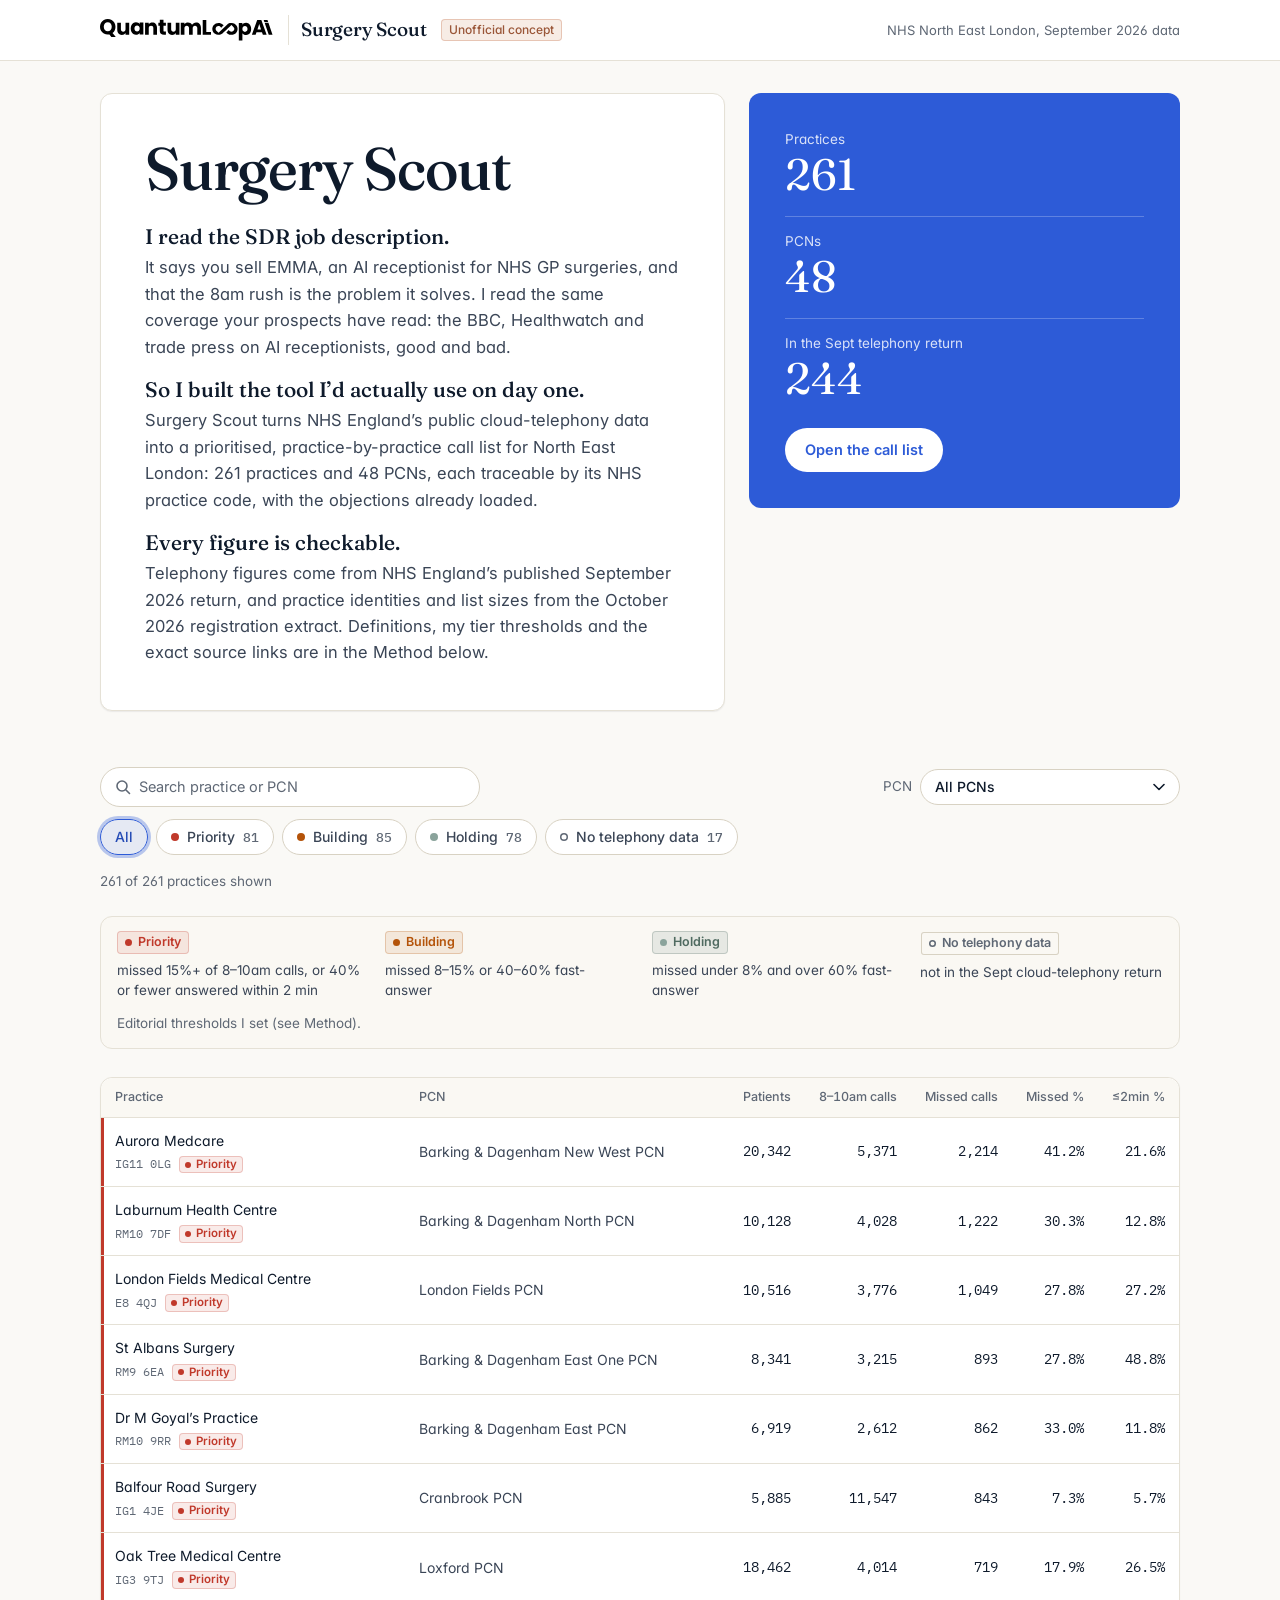
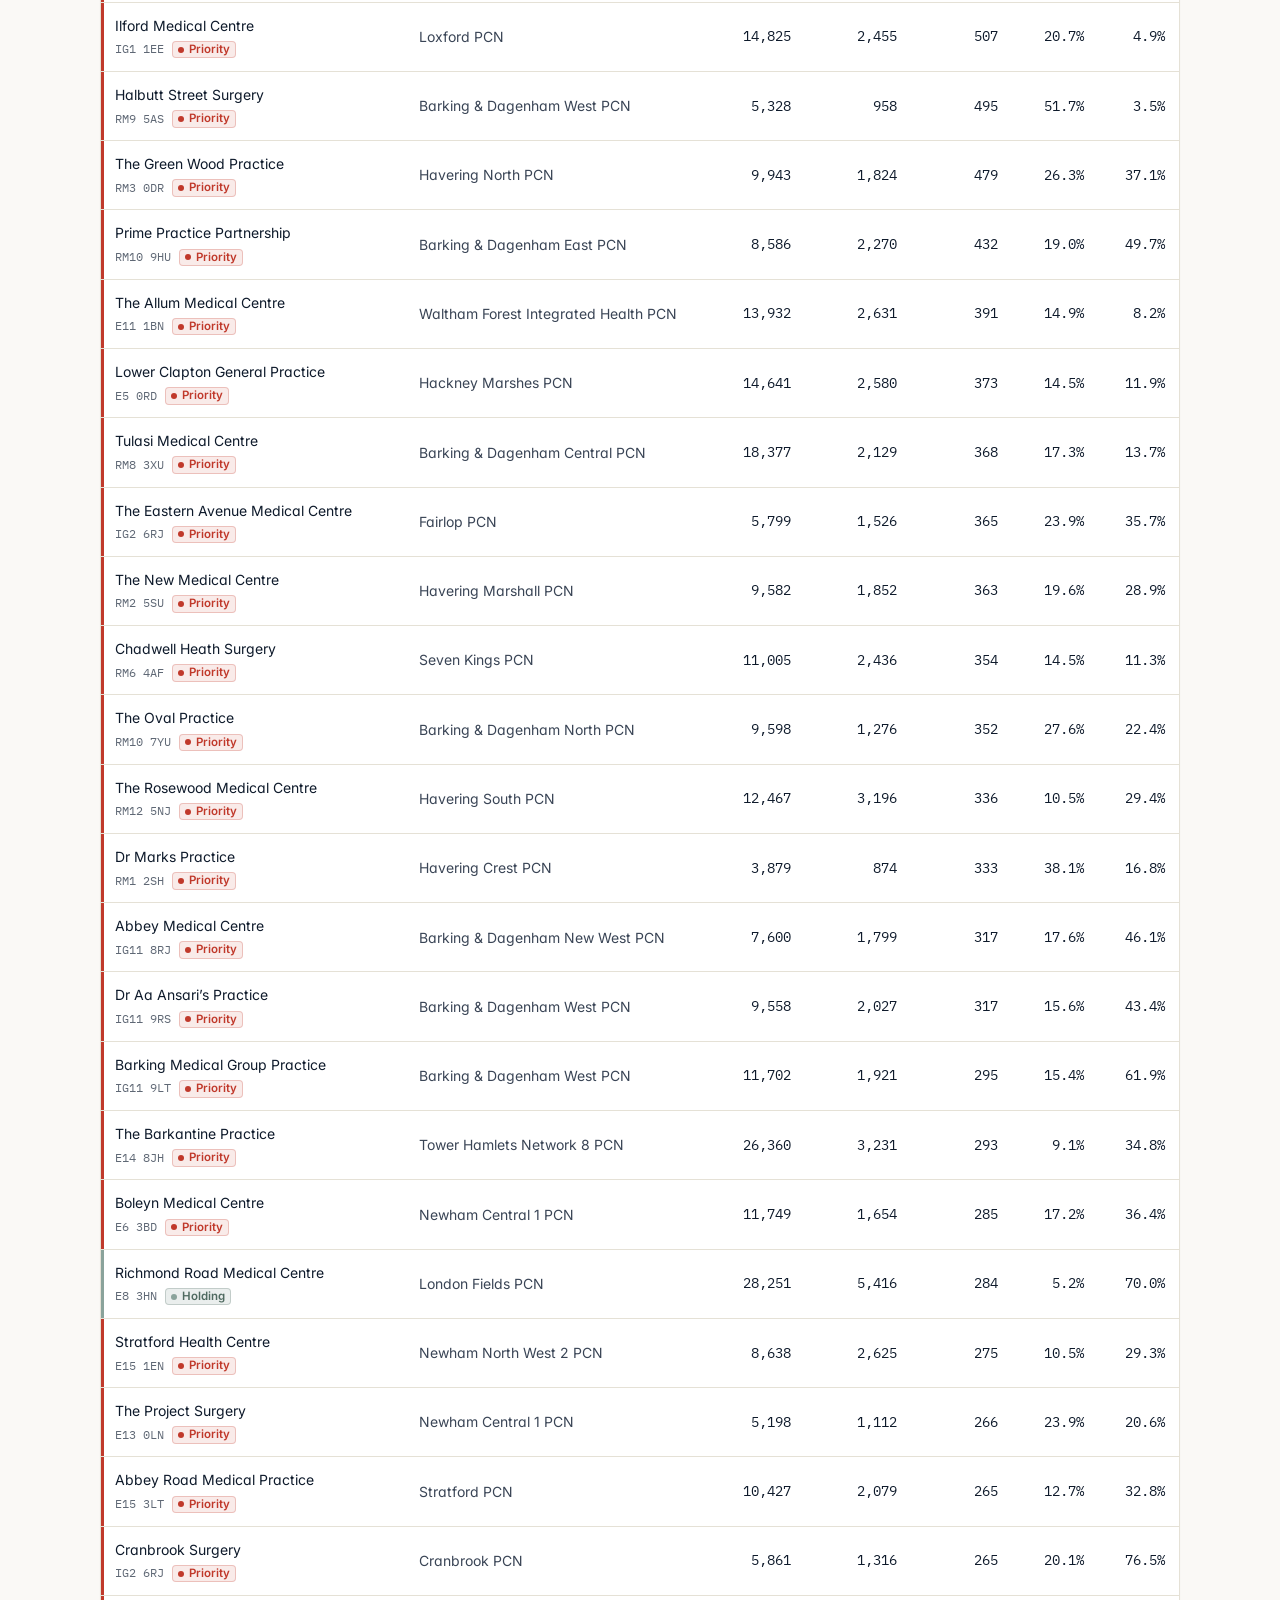
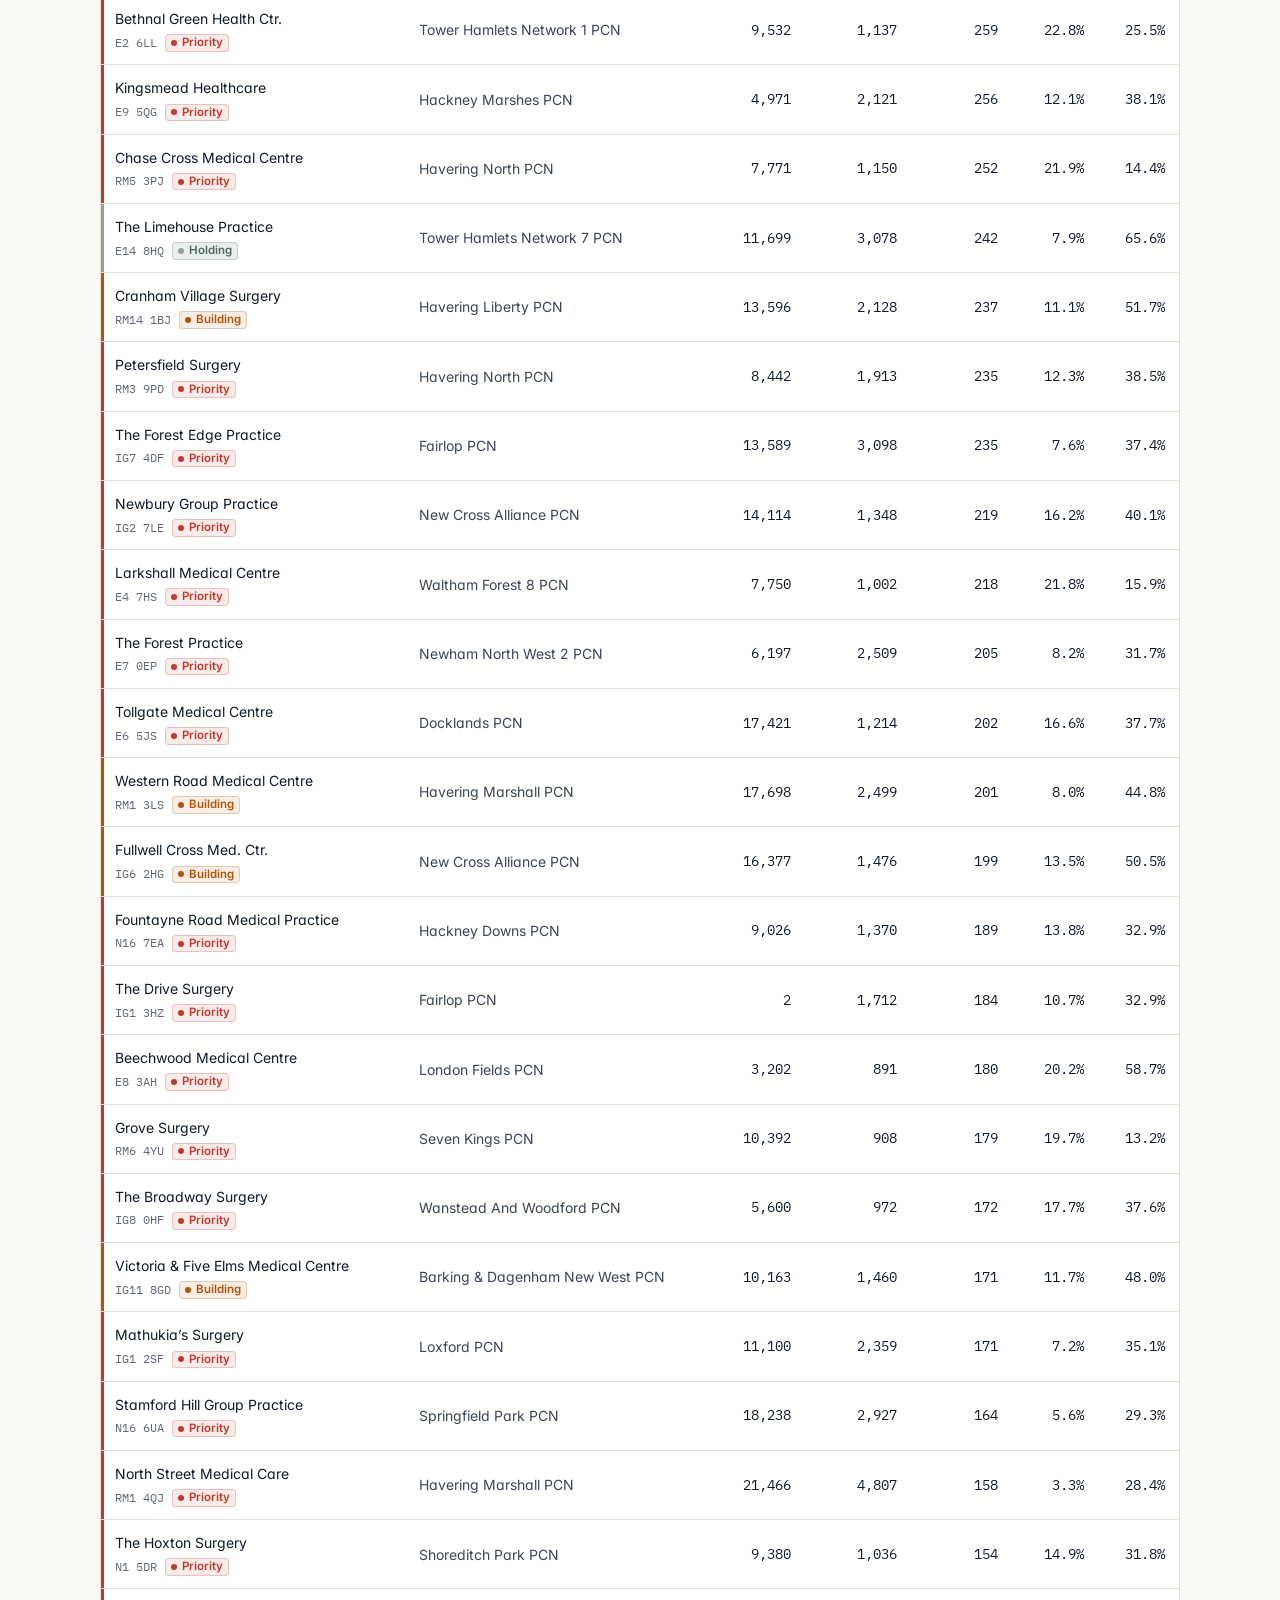
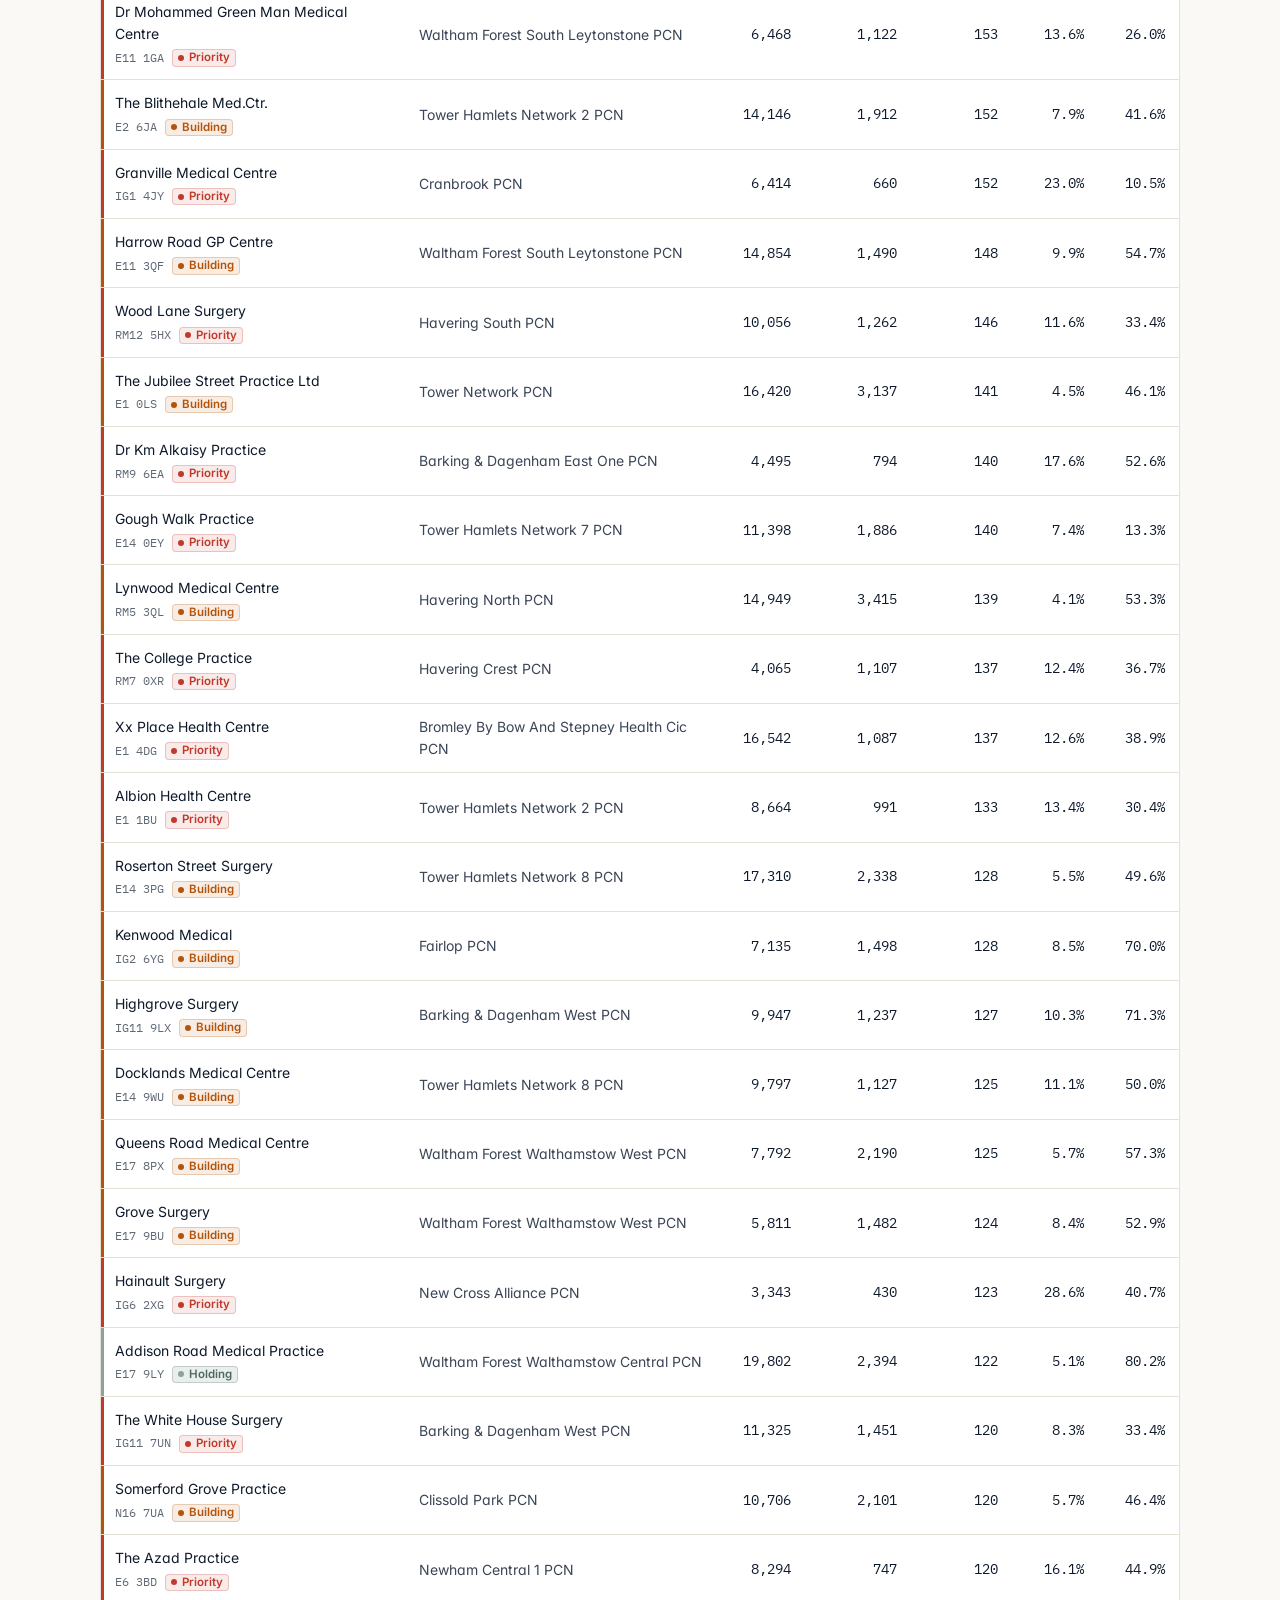
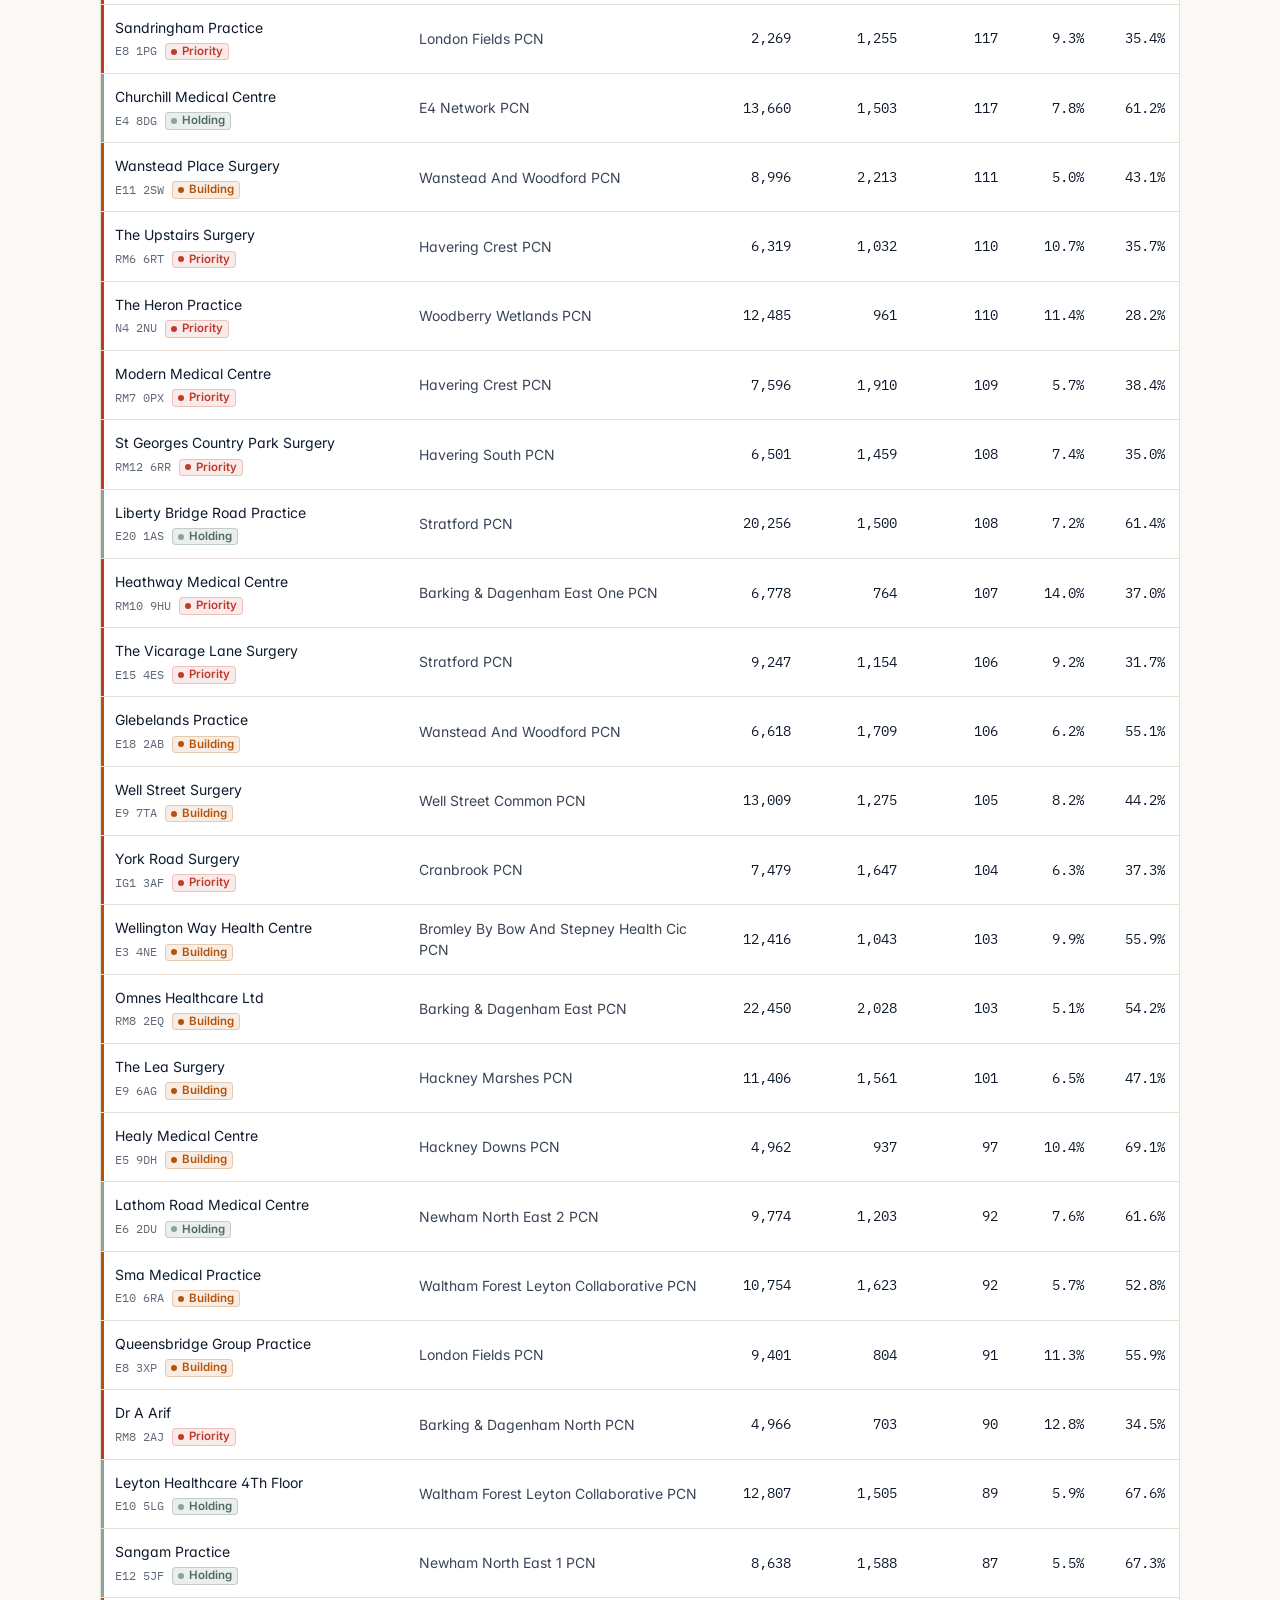
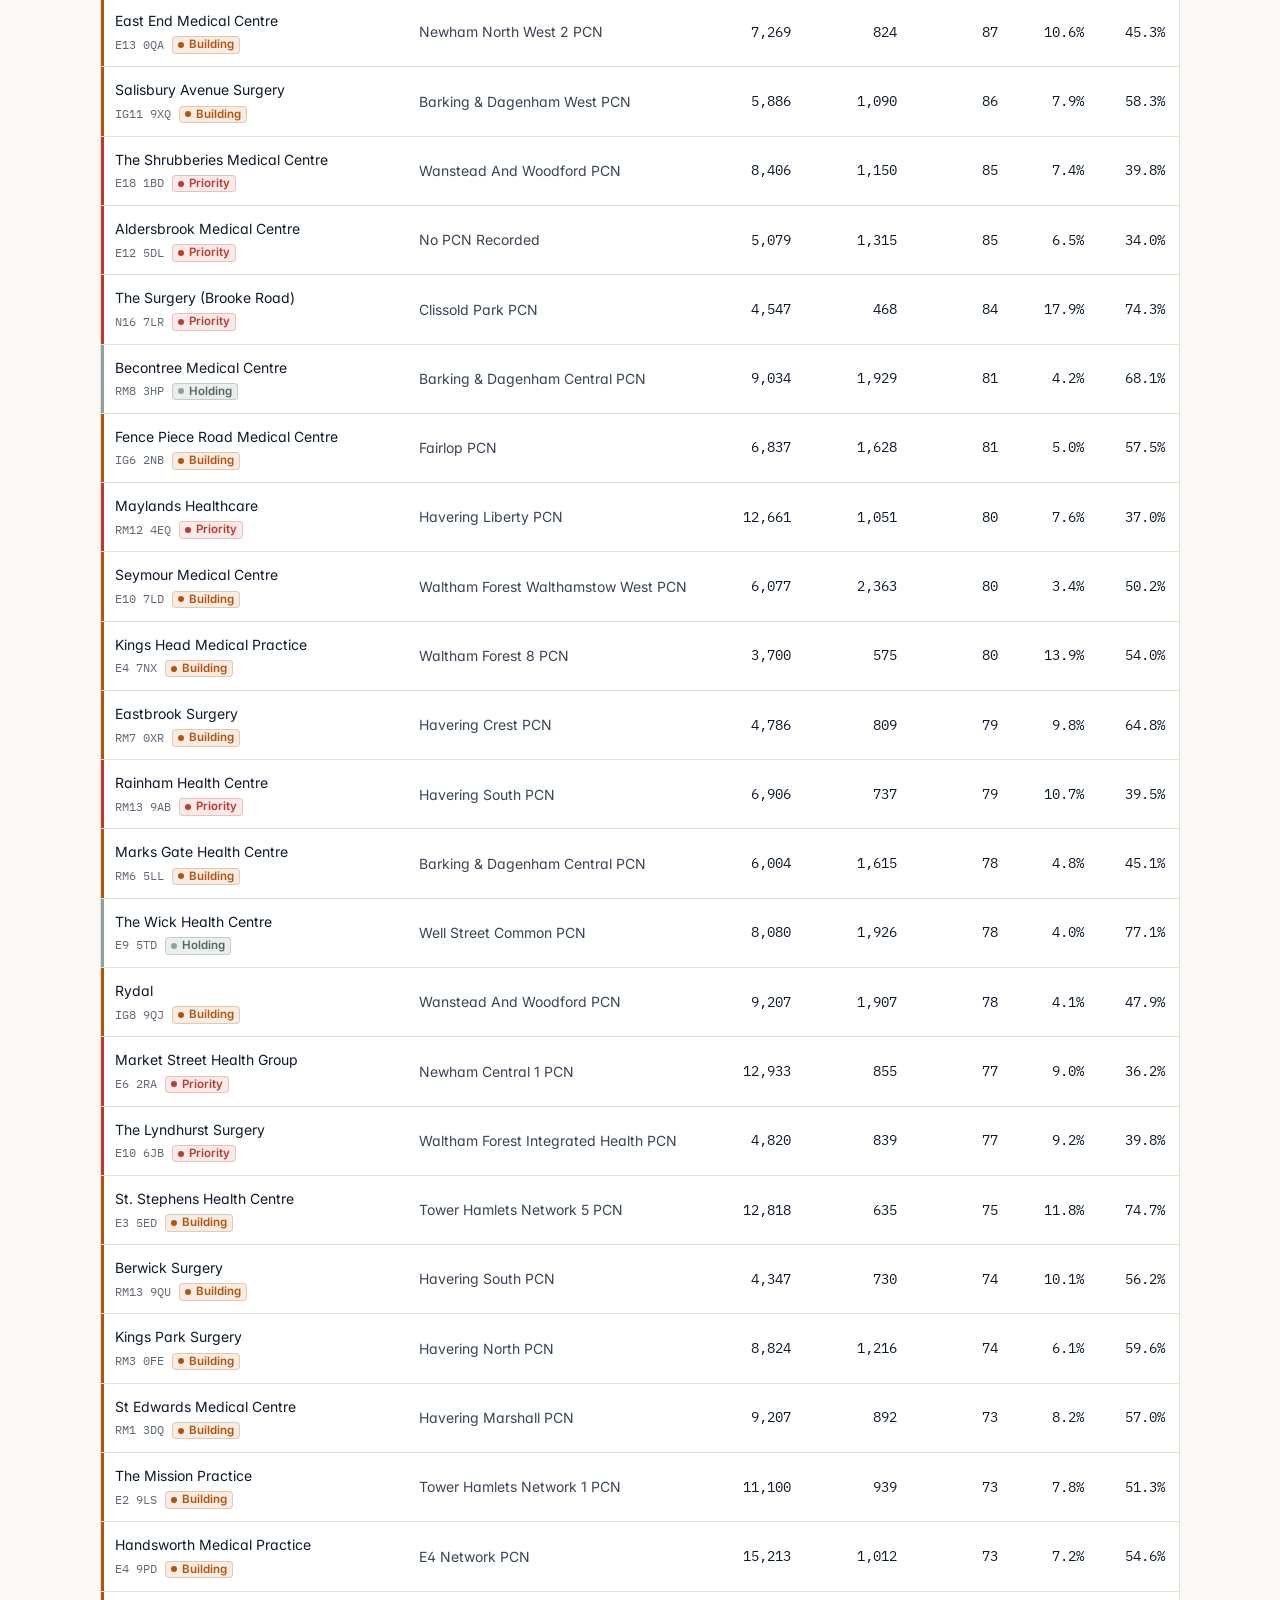
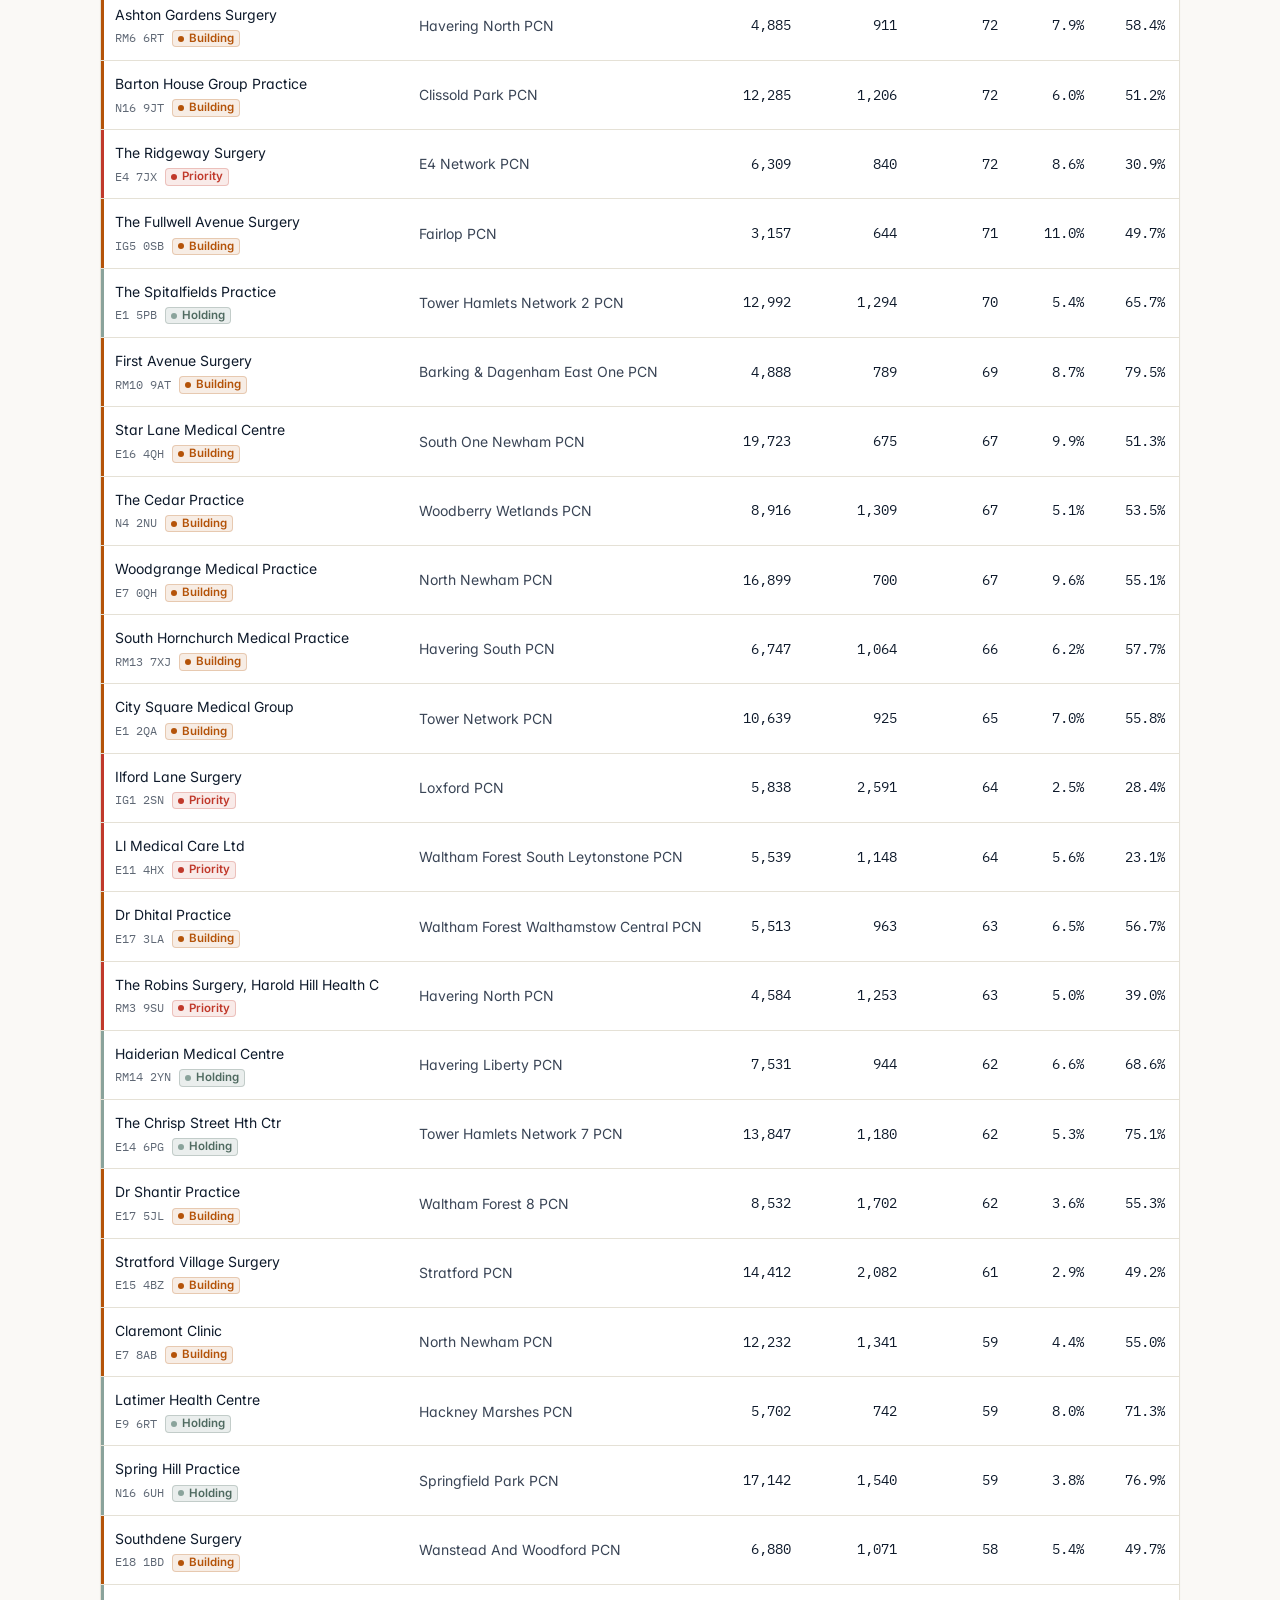
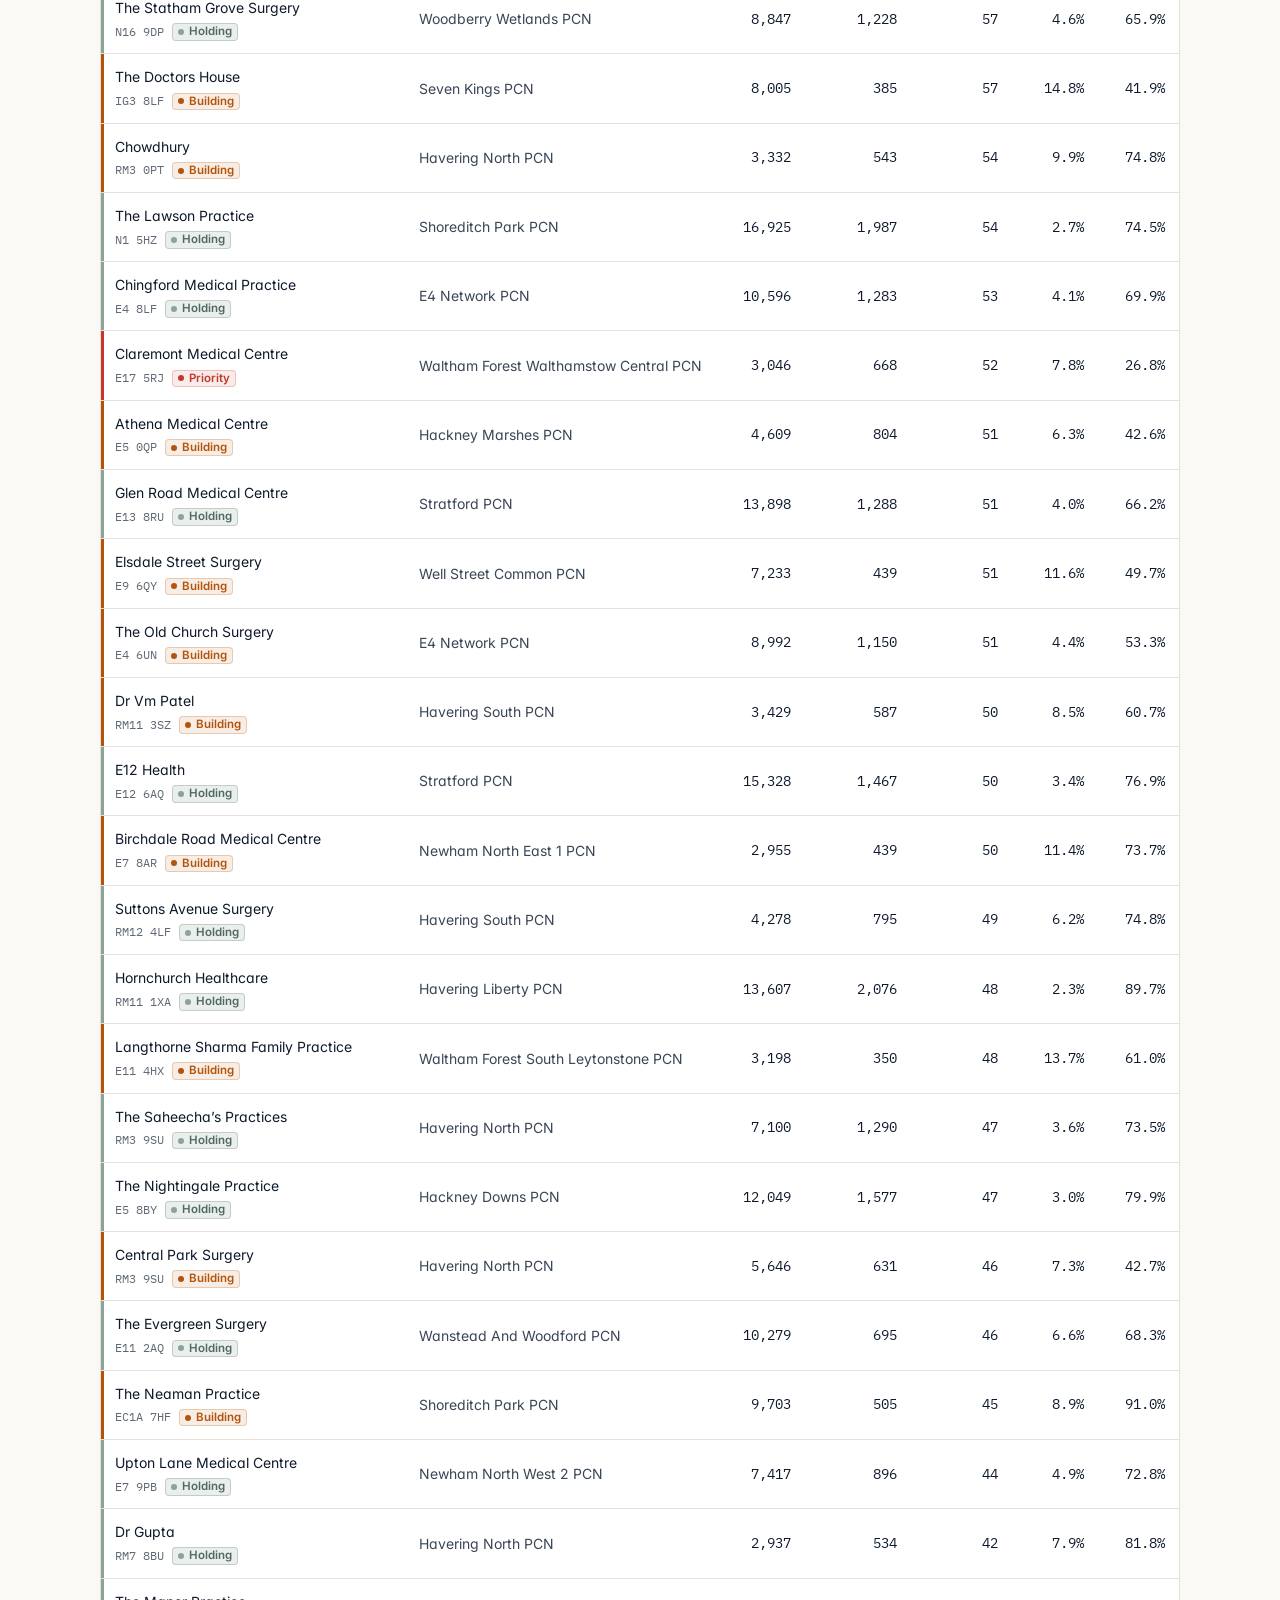
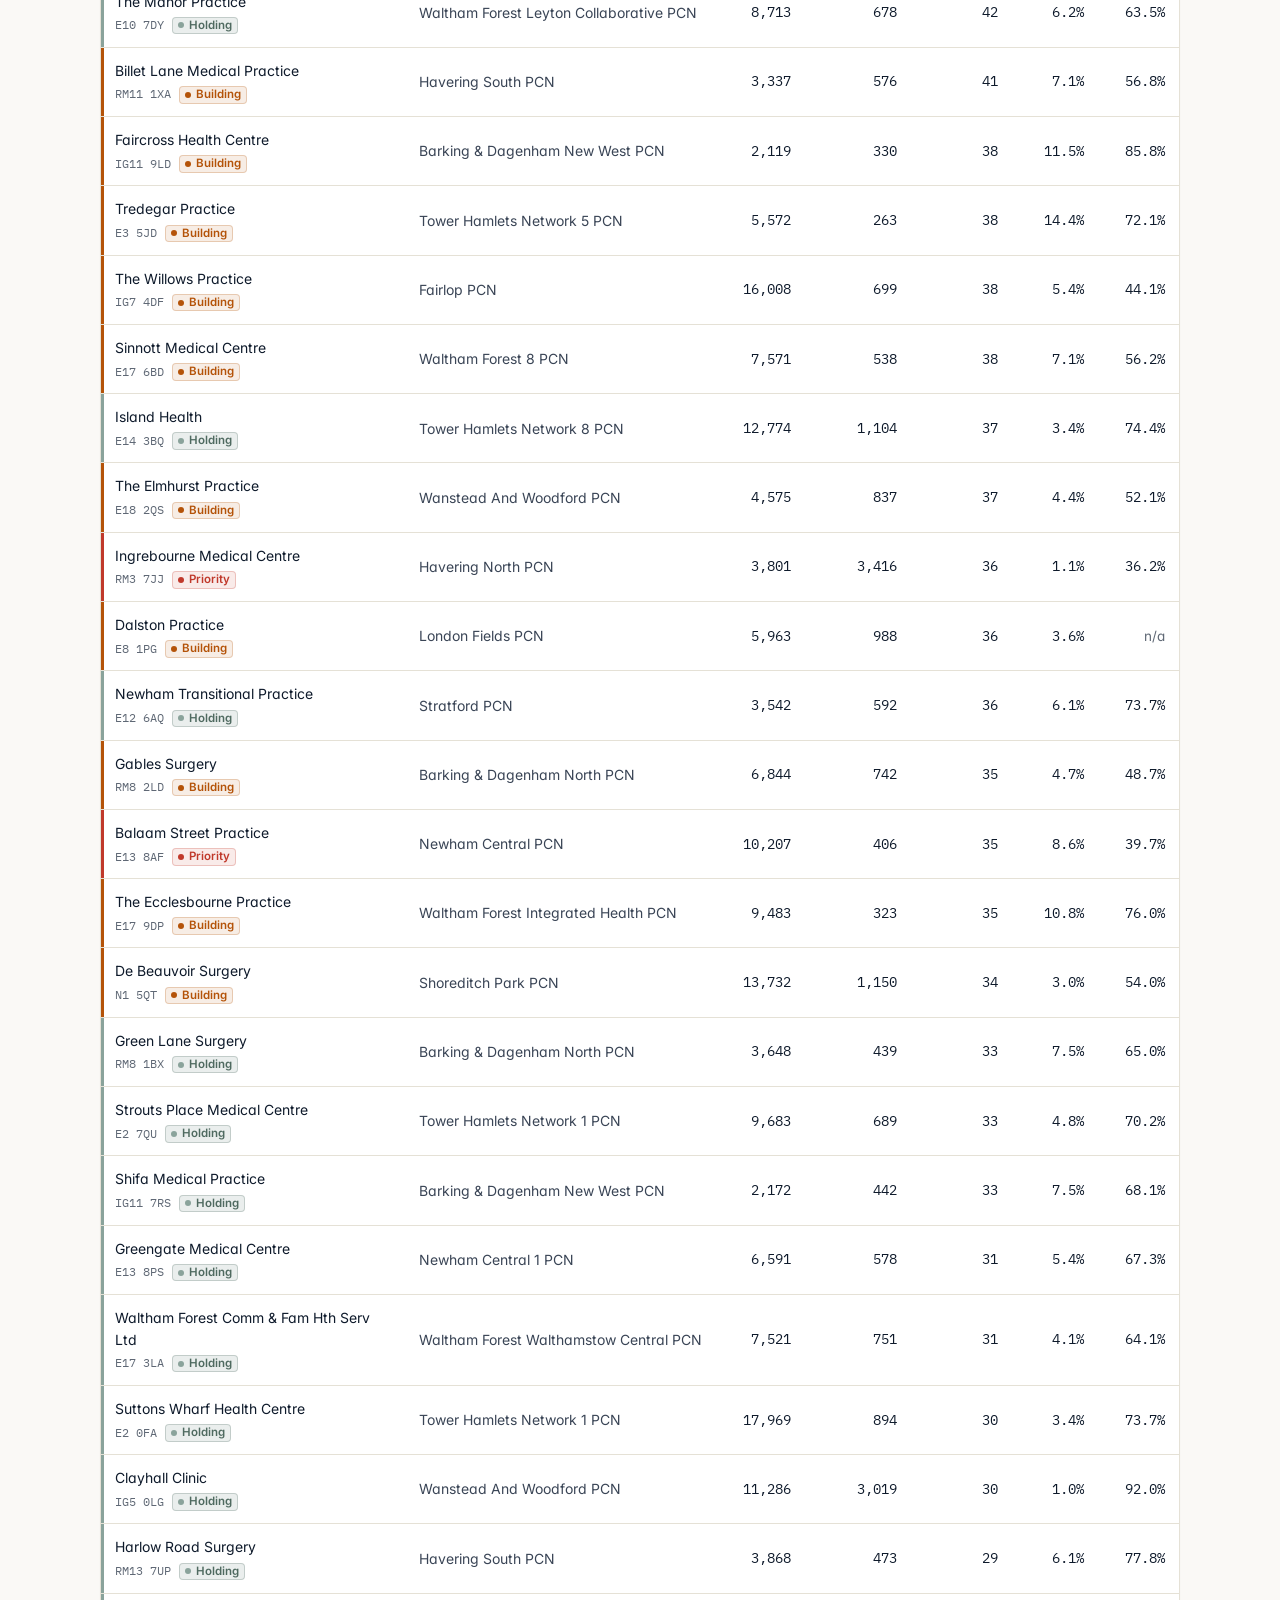
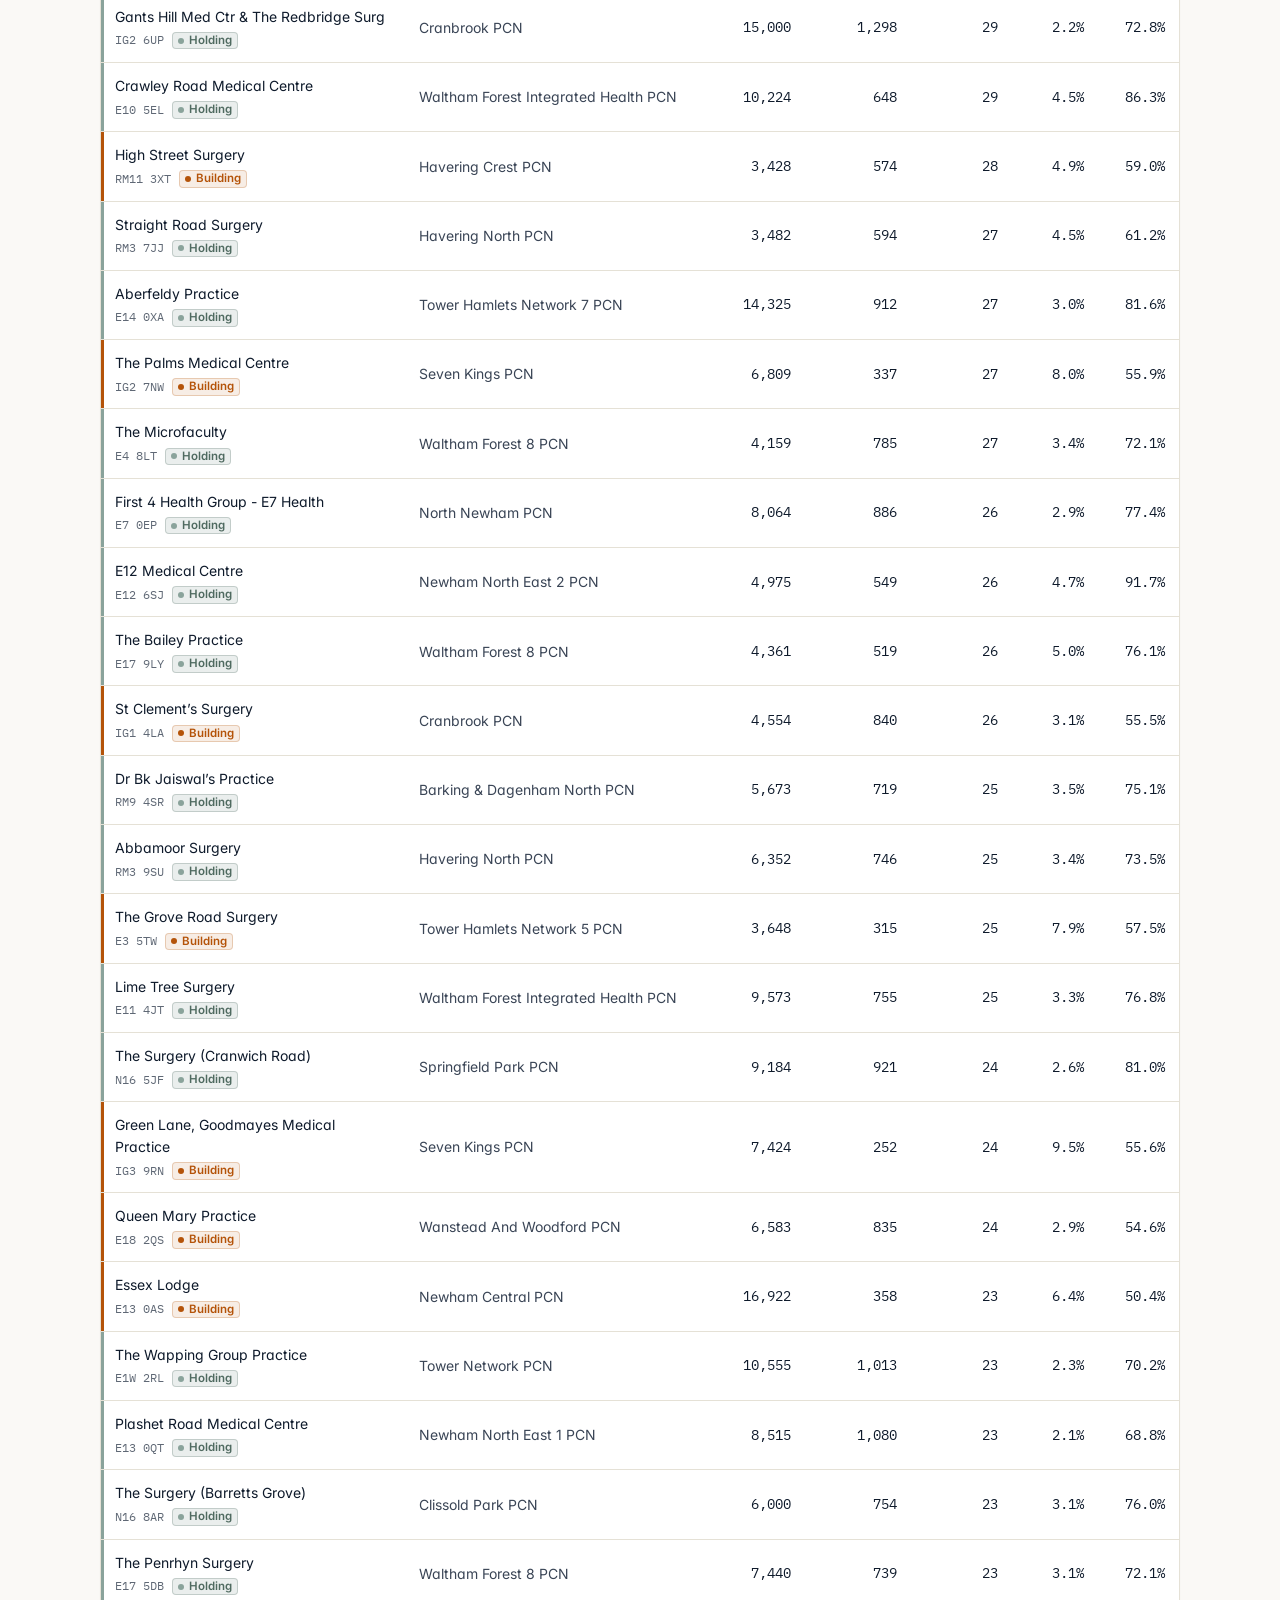
==== commit 92666da0: "Pixel review round 1: opener accuracy (three rings), tier badges, tightened hero, controls grid, dra" ====
--- a/site/index.html
+++ b/site/index.html
@@ -22,9 +22,9 @@
 <section class="hero" id="top">
   <div class="hero-letter">
     <h1>Surgery Scout</h1>
-    <p class="pitch"><strong>I read the SDR job description.</strong> It says you sell EMMA, an AI receptionist for NHS GP surgeries, and the biggest number in the story is the 8am rush. I read the same coverage your prospects have read - the BBC, Healthwatch and trade press on AI receptionists, good and bad.</p>
-<p class="pitch"><strong>So I built the tool I&rsquo;d actually use on day one.</strong> Surgery Scout turns NHS England&rsquo;s public cloud-telephony data into a prioritised, practice-by-practice call list for North East London - 261 practices and 48 PCNs, every one traceable by its NHS practice code, with the objections already loaded.</p>
-<p class="pitch"><strong>Telephony figures come from NHS England&rsquo;s published September 2026 return;</strong> practice identities and list sizes from the October 2026 registration extract. Definitions, my editorial tier thresholds and the exact source links are in the Method below, so the fastest route from &ldquo;who do I call this morning?&rdquo; to a conversation worth having is also a checkable one.</p>
+    <p class="pitch"><strong>I read the SDR job description.</strong> It says you sell EMMA, an AI receptionist for NHS GP surgeries, and that the 8am rush is the problem it solves. I read the same coverage your prospects have read: the BBC, Healthwatch and trade press on AI receptionists, good and bad.</p>
+<p class="pitch"><strong>So I built the tool I&rsquo;d actually use on day one.</strong> Surgery Scout turns NHS England&rsquo;s public cloud-telephony data into a prioritised, practice-by-practice call list for North East London: 261 practices and 48 PCNs, each traceable by its NHS practice code, with the objections already loaded.</p>
+<p class="pitch"><strong>Every figure is checkable.</strong> Telephony figures come from NHS England&rsquo;s published September 2026 return, and practice identities and list sizes from the October 2026 registration extract. Definitions, my tier thresholds and the exact source links are in the Method below.</p>
   </div>
   </div>
   <aside class="hero-panel" aria-label="Data scope">
@@ -38,8 +38,7 @@
 </section>
 
 <section class="controls" id="list">
-  <div class="control-row">
-    <input type="search" id="search" placeholder="Search practice or PCN&hellip;" aria-label="Search">
+  <input type="search" class="search" id="search" placeholder="Search practice or PCN" aria-label="Search practices or PCNs">
     <div class="tf-group" role="group" aria-label="Filter by tier">
       <button class="tf active" data-tier="all" aria-pressed="true">All</button>
       <button class="tf" data-tier="priority" aria-pressed="false">Priority <span class="count">81</span></button>
@@ -48,8 +47,7 @@
       <button class="tf" data-tier="nodata" aria-pressed="false">No telephony data <span class="count">17</span></button>
     </div>
     <label class="field"><span>PCN</span><select id="pcnFilter"><option value="">All PCNs</option></select></label>
-  </div>
-  <p class="count-line" id="count"></p>
+  <p class="result-count" id="count" aria-live="polite"></p>
   <ul class="legend">
     <li><span class="badge priority">Priority</span> missed 15%+ of 8&ndash;10am calls, or 40% or fewer answered within 2 min</li>
     <li><span class="badge building">Building</span> missed 8&ndash;15% or 40&ndash;60% fast-answer</li>
@@ -69,7 +67,7 @@
   </table>
 </div>
 
-<aside id="detail" class="detail hidden" aria-live="polite"></aside>
+<aside id="detail" class="detail detail-drawer hidden" aria-live="polite"></aside>
 
 <section class="pcn">
   <h2>PCN view: where a network conversation makes sense</h2>
--- a/site/style.css
+++ b/site/style.css
@@ -759,4 +759,148 @@
 .hidden{display:none}
 .dclose{position:absolute;top:12px;right:14px;border:0;background:none;font-size:1.25rem;cursor:pointer;color:var(--ink-3)}
 .detail{position:relative}
-@media(min-width:761px){.detail{position:fixed;right:24px;top:76px;width:min(400px,calc(100vw - 48px));max-height:calc(100vh - 110px);overflow:auto;background:var(--elevated);box-shadow:var(--shadow-lift);z-index:20}}
+
+
+/* Pixel review fixes. Appended: later rules override earlier ones. */
+
+/* 3. Topbar: the h1 carries the product name on small phones */
+@media (max-width: 480px) {
+  .brand-name { display: none; }
+  .chip-unofficial { margin-left: auto; }
+}
+
+/* 5. Hero: panel sizes to content and stays in view beside the letter */
+.hero { align-items: start; }
+.hero-panel {
+  position: sticky;
+  top: calc(var(--topbar-h) + env(safe-area-inset-top, 0px) + 16px);
+}
+.btn-on-signal { margin-top: 4px; }
+@media (max-width: 900px) {
+  .hero-panel { position: static; }
+}
+
+/* 6. Controls: search and PCN on one row, tier pills below */
+.controls {
+  display: grid;
+  grid-template-columns: minmax(0, 1fr) auto;
+  align-items: center;
+  gap: 12px 16px;
+}
+.controls .search { grid-column: 1; grid-row: 1; }
+.controls .field { grid-column: 2; grid-row: 1; margin-left: 0; }
+.controls .tf-group { grid-column: 1 / -1; grid-row: 2; }
+.controls select { width: 260px; }
+
+.search {
+
+  -webkit-appearance: none;
+  appearance: none;
+  width: 100%;
+  max-width: 380px;
+  min-height: 40px;
+  padding: 0 14px 0 38px;
+  border: 1px solid var(--hair-strong);
+  border-radius: var(--r-pill);
+  background: var(--elevated) url("data:image/svg+xml,%3Csvg xmlns='http://www.w3.org/2000/svg' width='16' height='16' viewBox='0 0 16 16'%3E%3Ccircle cx='7' cy='7' r='5' fill='none' stroke='%235f6875' stroke-width='1.6'/%3E%3Cpath d='M11 11l3.5 3.5' stroke='%235f6875' stroke-width='1.6' stroke-linecap='round'/%3E%3C/svg%3E") no-repeat 14px center;
+  color: var(--ink);
+  font: 400 14.5px/1.2 var(--f-ui);
+}
+.search::placeholder { color: var(--ink-3); }
+.search:hover { border-color: var(--ink-3); }
+.search:focus-visible { border-radius: var(--r-pill); }
+.search::-webkit-search-cancel-button { cursor: pointer; }
+
+.result-count {
+  margin: 4px 0 12px;
+  font-size: 13.5px;
+  color: var(--ink-3);
+}
+
+@media (max-width: 640px) {
+  .controls { grid-template-columns: minmax(0, 1fr); gap: 10px; }
+  .controls .search { grid-row: 1; max-width: none; min-height: 44px; }
+  .controls .field { grid-column: 1; grid-row: 2; }
+  .controls .tf-group { grid-column: 1; grid-row: 3; }
+  .controls select { width: auto; }
+}
+
+/* 7. Legend: full width, four columns on desktop */
+
+.legend {
+  width: 100%;
+  max-width: none;
+  grid-template-columns: repeat(4, minmax(0, 1fr));
+  gap: 12px 24px;
+}
+.legend li { flex-direction: column; align-items: flex-start; gap: 6px; }
+@media (max-width: 900px) {
+  .legend { grid-template-columns: repeat(2, minmax(0, 1fr)); }
+}
+@media (max-width: 640px) {
+  .legend { grid-template-columns: minmax(0, 1fr); }
+  .legend li { flex-direction: row; align-items: baseline; gap: 10px; }
+}
+
+/* 2. Tier badge inside the practice cell */
+.practice-meta {
+  display: flex;
+  flex-wrap: wrap;
+  align-items: center;
+  gap: 4px 8px;
+  margin-top: 4px;
+}
+.practice-meta .practice-code { display: inline; margin-top: 0; }
+.practice-meta .badge { padding: 1px 6px; font-size: 11.5px; gap: 5px; }
+.practice-meta .badge::before { width: 6px; height: 6px; }
+@media (max-width: 640px) {
+  td.pcn { font-size: 12.5px; line-height: 1.35; }
+}
+
+/* 9. Desktop detail drawer; the mobile inline row is unchanged */
+.detail { position: relative; }
+
+.detail h3 { padding-right: 44px; }
+.detail-close {
+  position: absolute;
+  top: 16px;
+  right: 16px;
+  width: 36px;
+  height: 36px;
+  display: inline-flex;
+  align-items: center;
+  justify-content: center;
+  border: 0;
+  border-radius: var(--r-pill);
+  background: transparent;
+  color: var(--ink-3);
+  font: 400 22px/1 var(--f-ui);
+  cursor: pointer;
+}
+.detail-close:hover { background: var(--surface); color: var(--ink); }
+.detail-close:focus-visible { border-radius: var(--r-pill); }
+
+@media (min-width: 641px) {
+  .detail-drawer {
+    position: fixed;
+    z-index: 30;
+    top: calc(var(--topbar-h) + env(safe-area-inset-top, 0px));
+    right: 0;
+    bottom: 0;
+    width: min(440px, 100vw);
+    margin: 0;
+    padding: 28px 24px calc(28px + env(safe-area-inset-bottom, 0px));
+    border: 0;
+    border-left: 1px solid var(--hair);
+
+    border-radius: 0;
+    background: var(--canvas);
+    box-shadow: -16px 0 40px -24px rgba(14, 26, 43, 0.28);
+    overflow-y: auto;
+    overscroll-behavior: contain;
+  }
+}
+
+/* Grid placement for items Claude's block left to auto-placement (legend's max-content collapsed column 1) */
+.controls .result-count { grid-column: 1 / -1; grid-row: 3; }
+.controls .legend { grid-column: 1 / -1; grid-row: 4; }
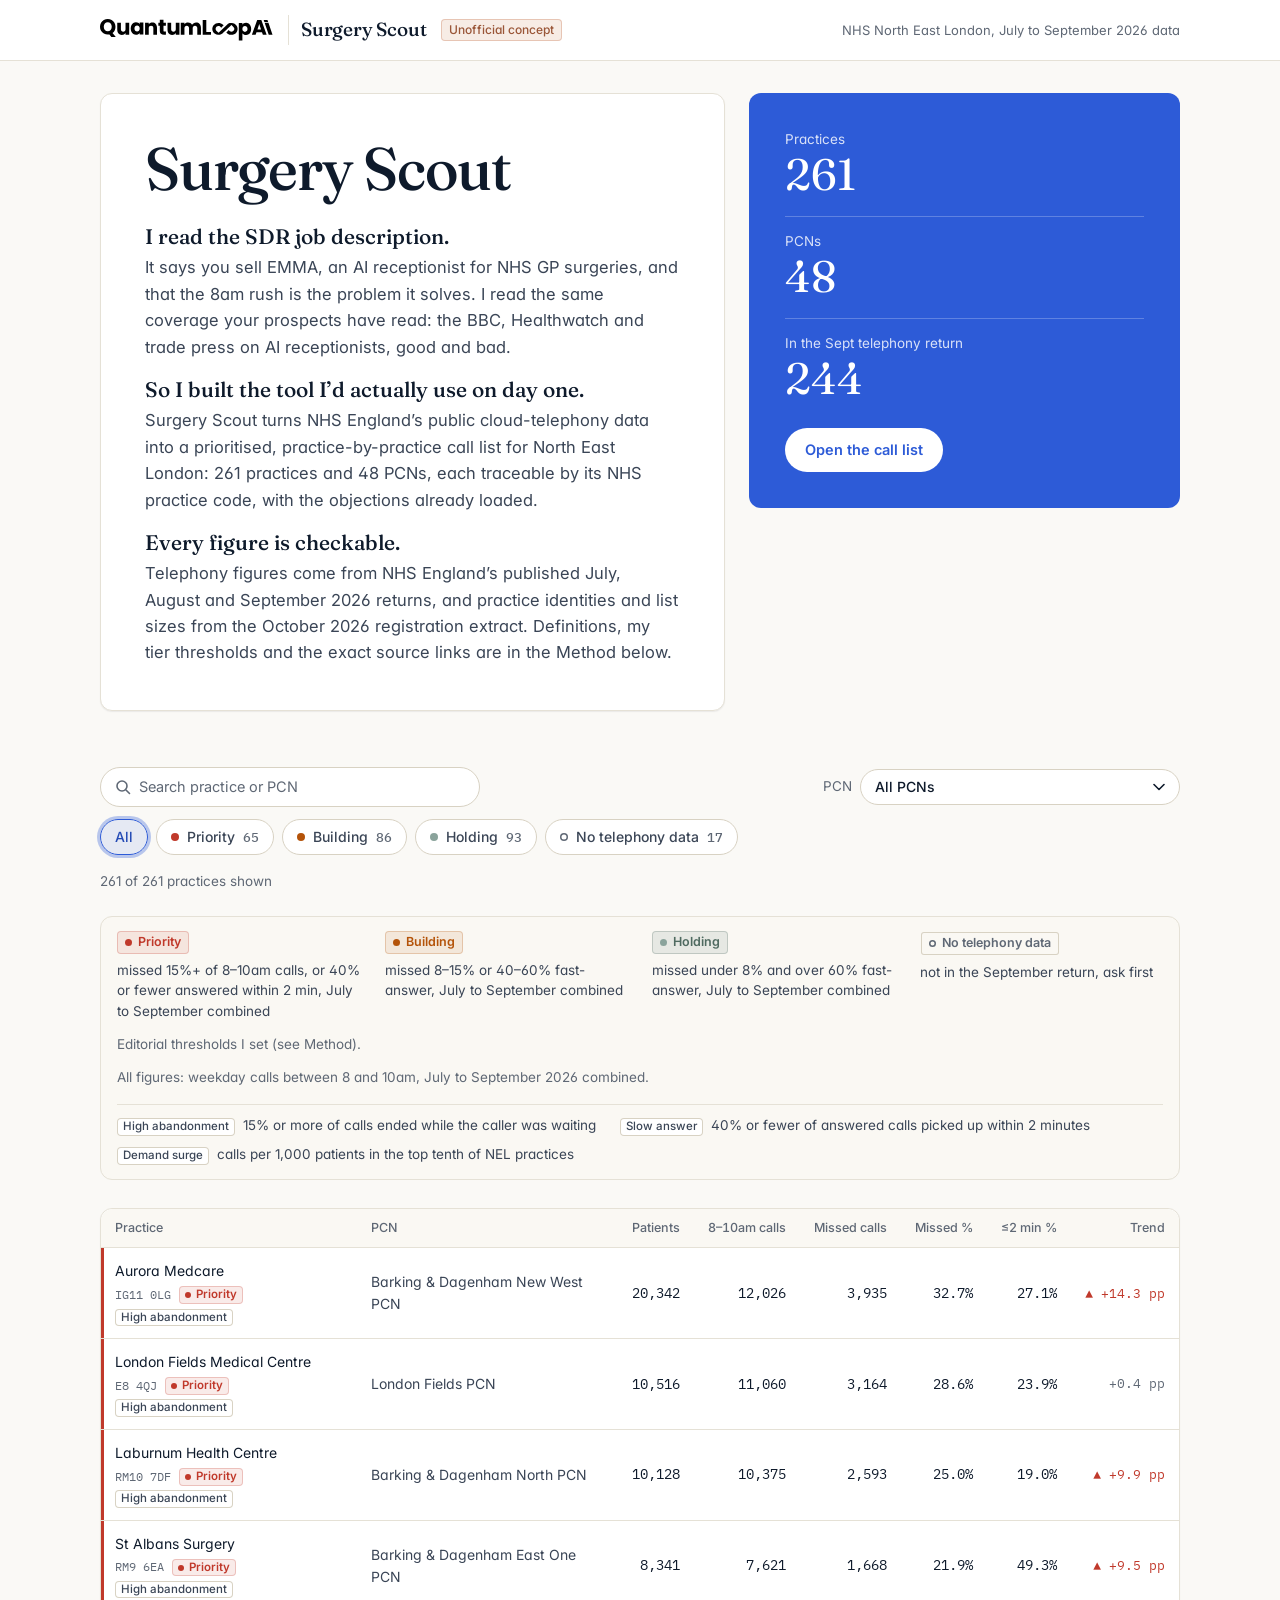
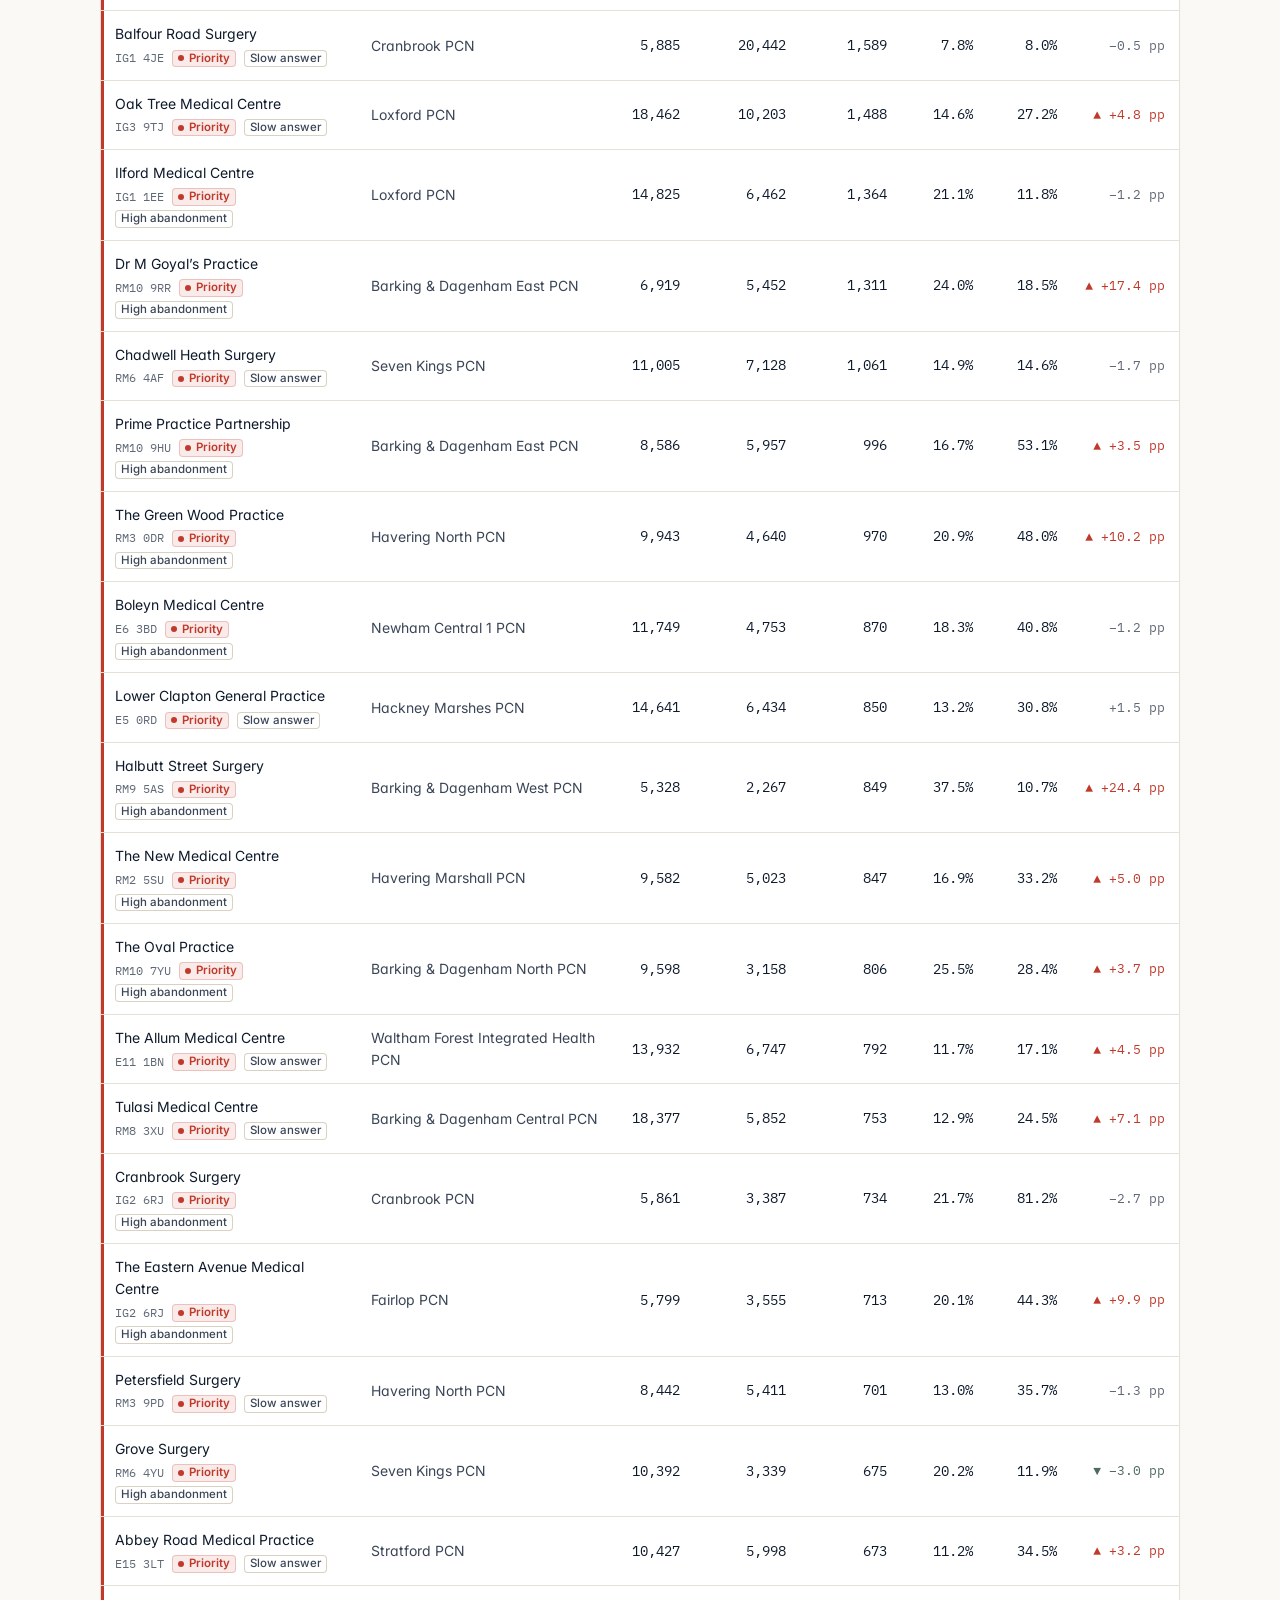
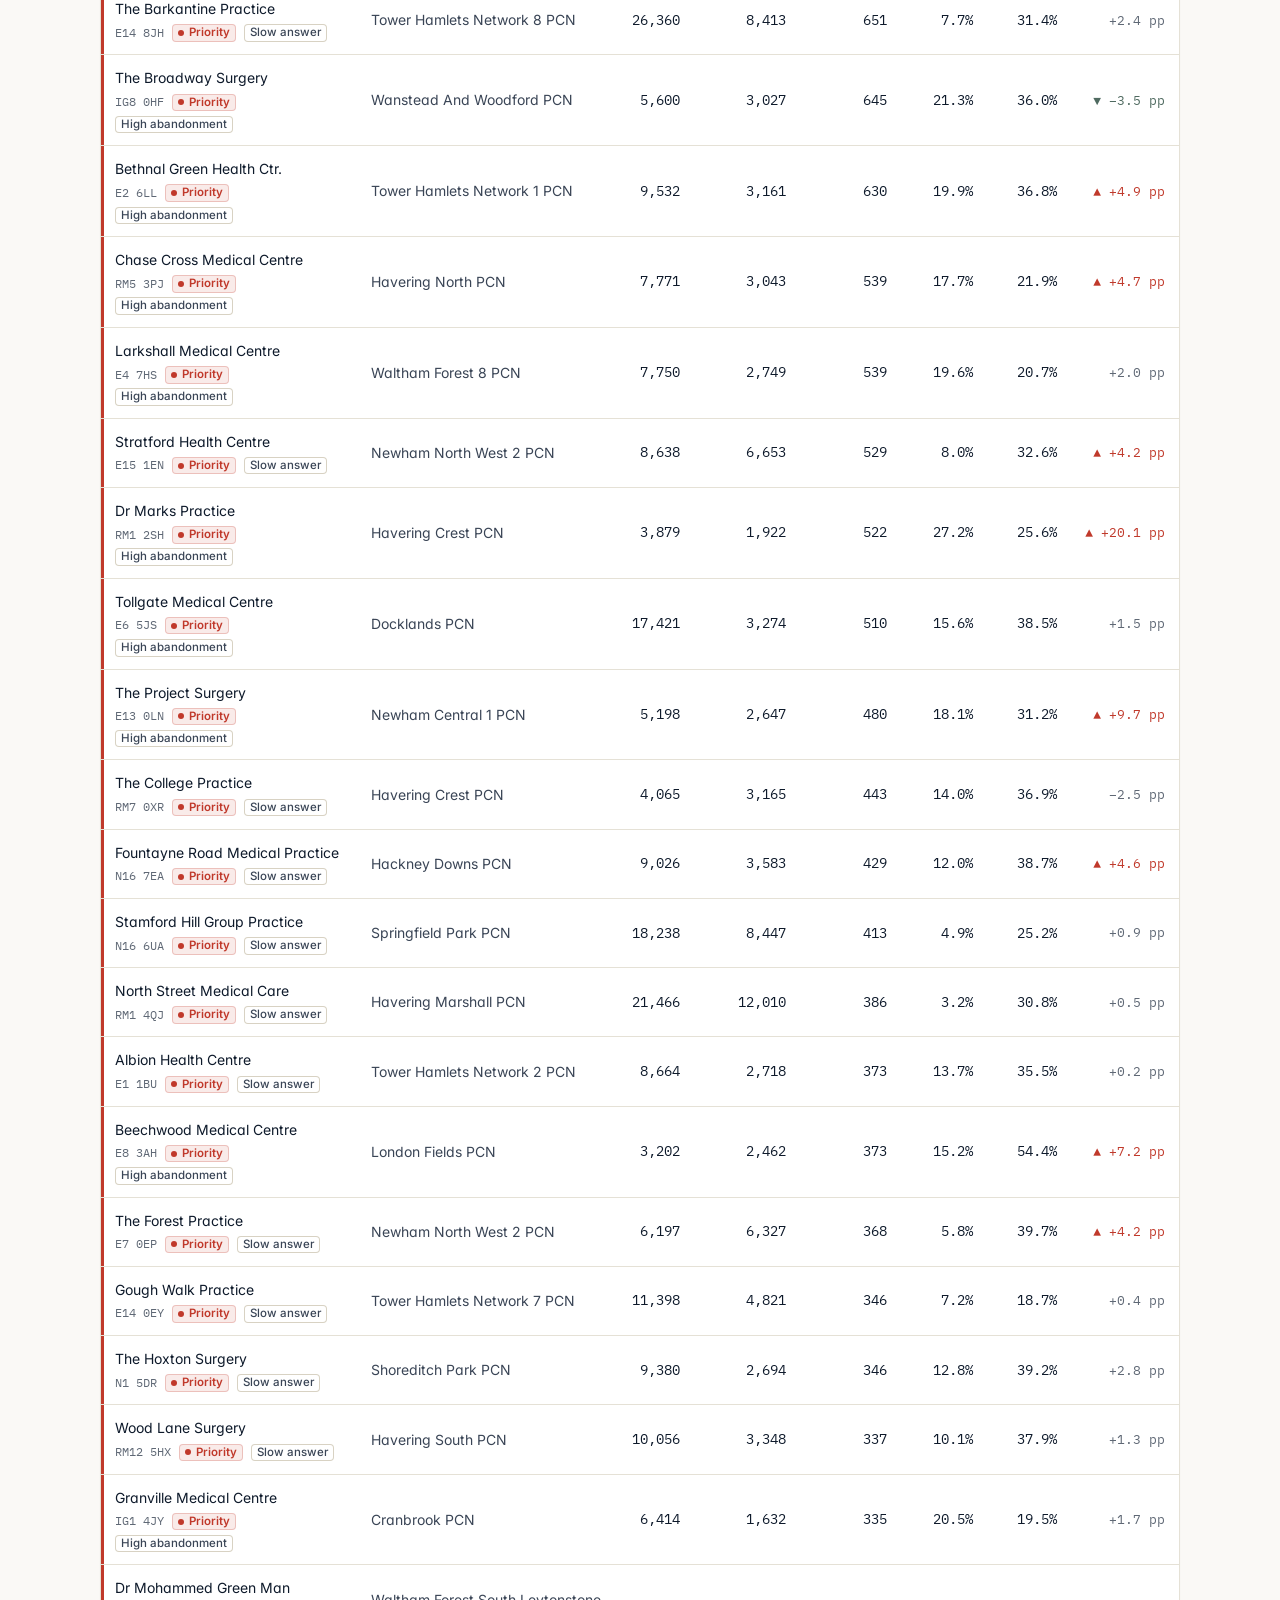
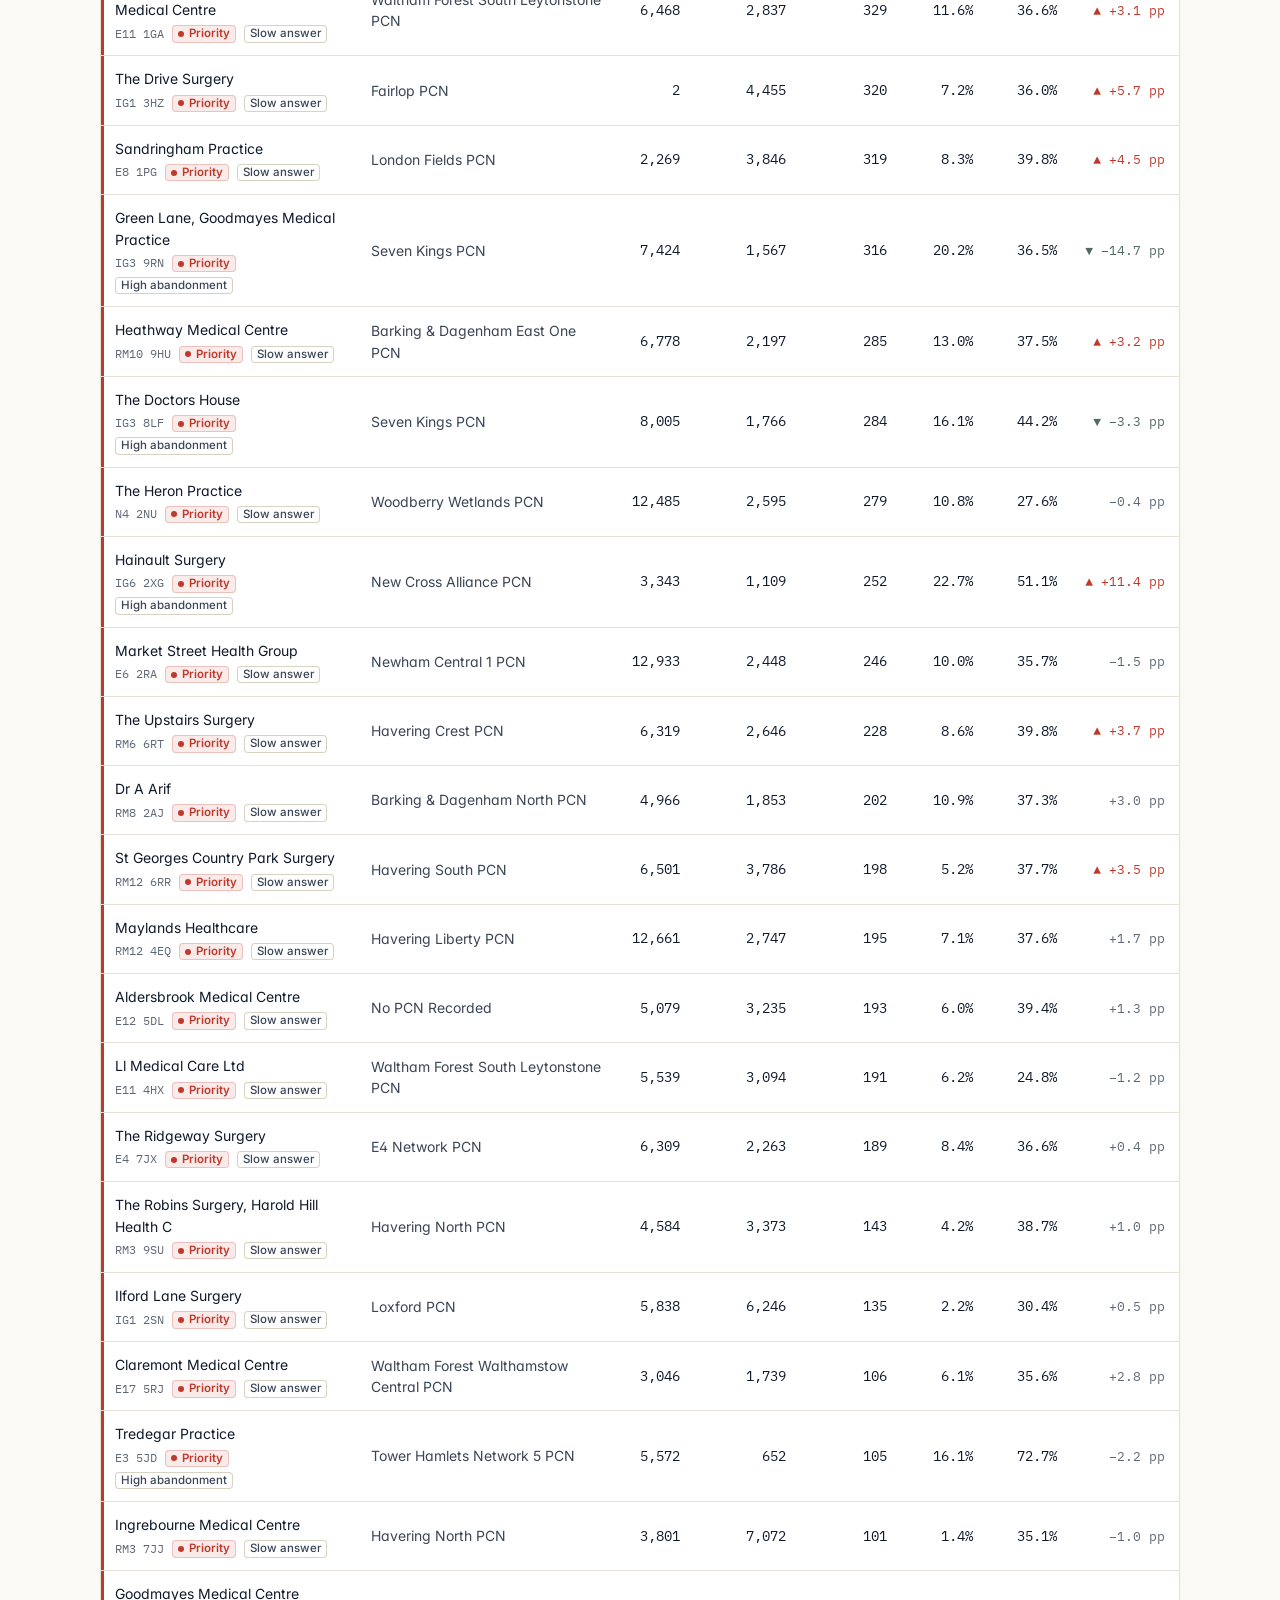
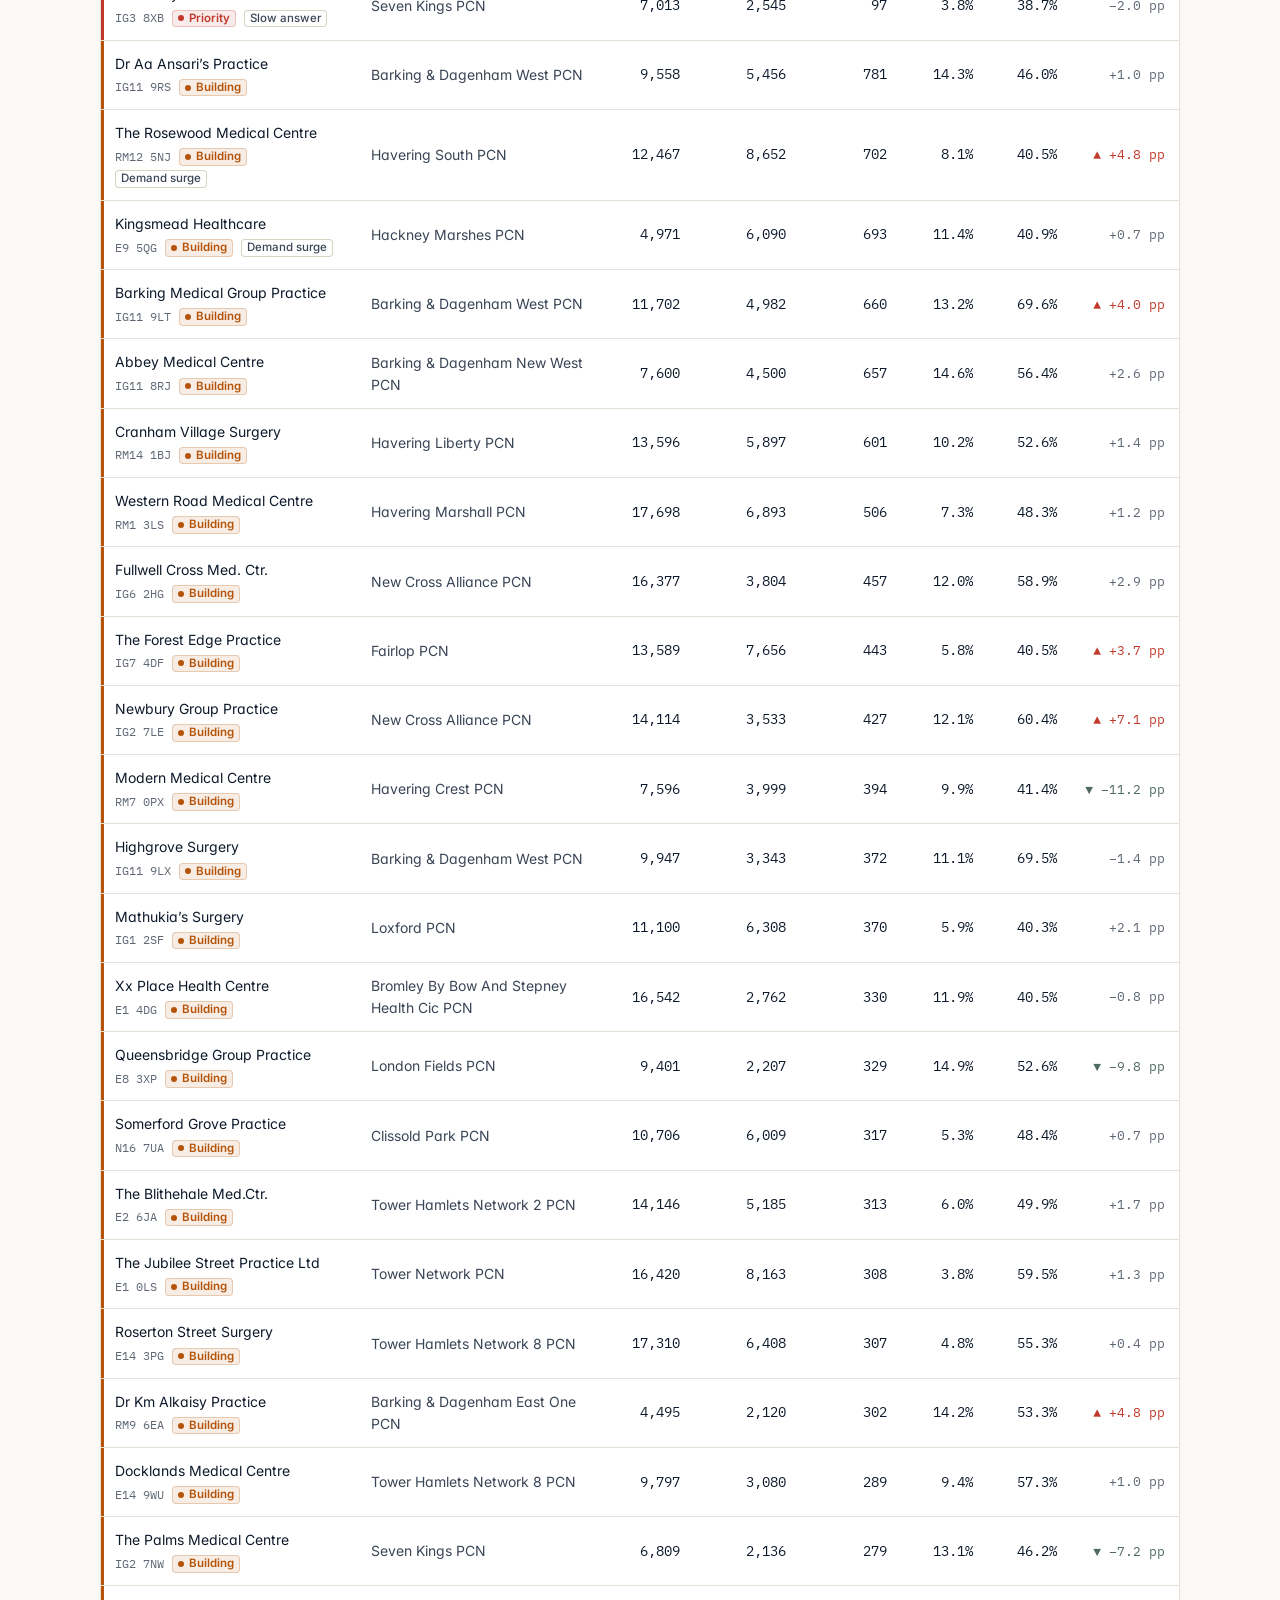
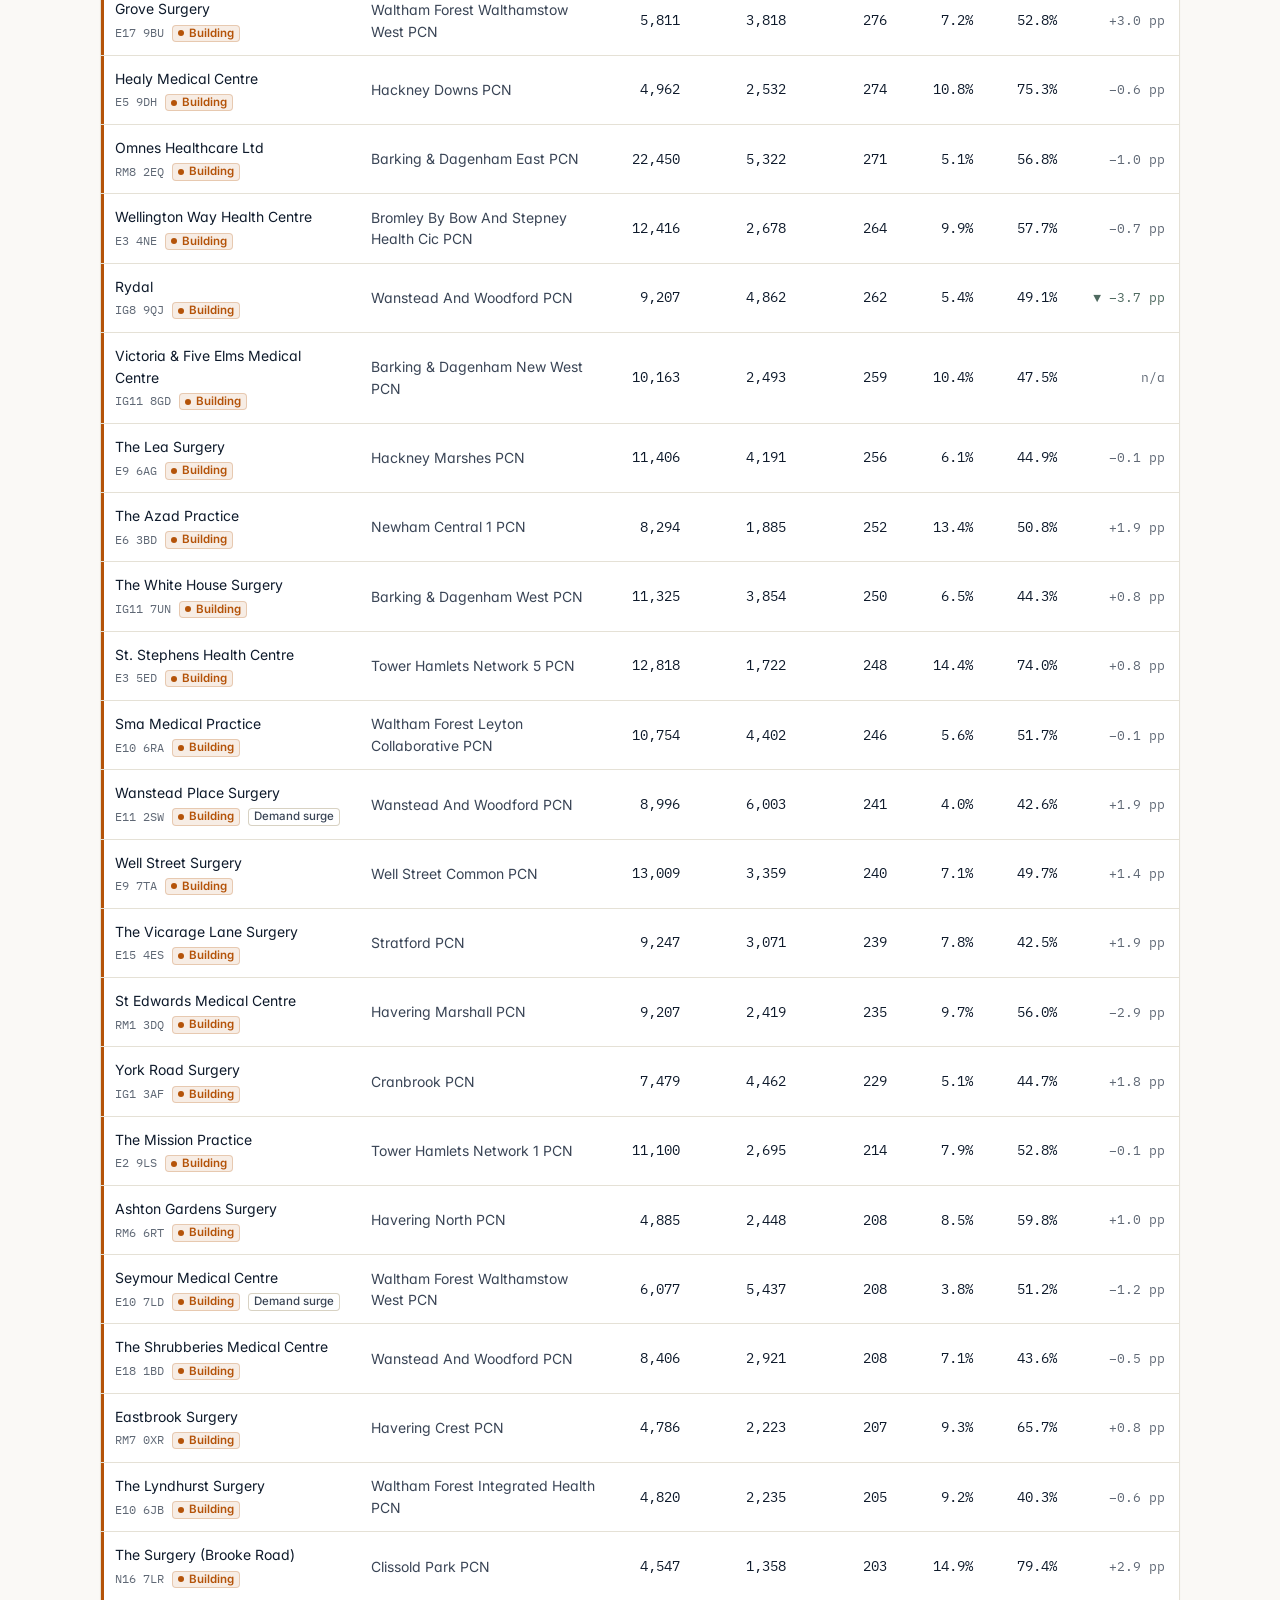
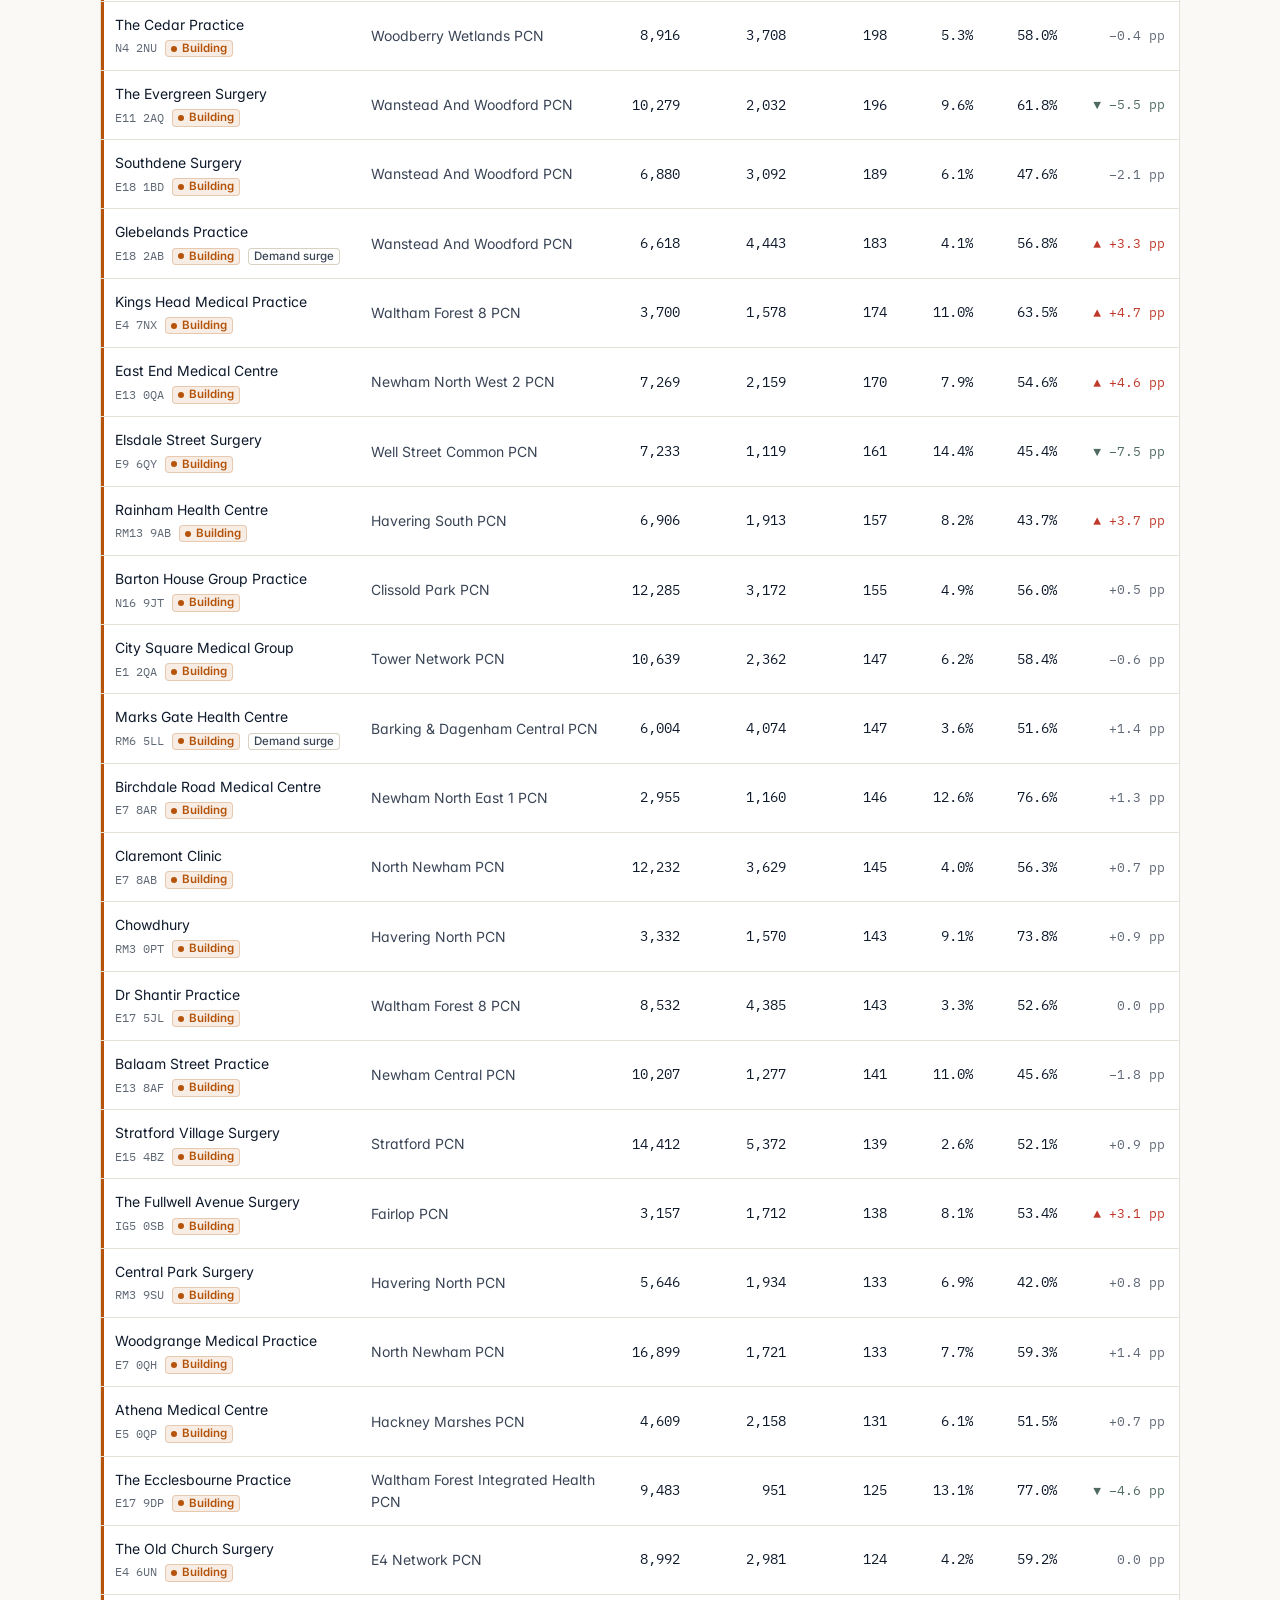
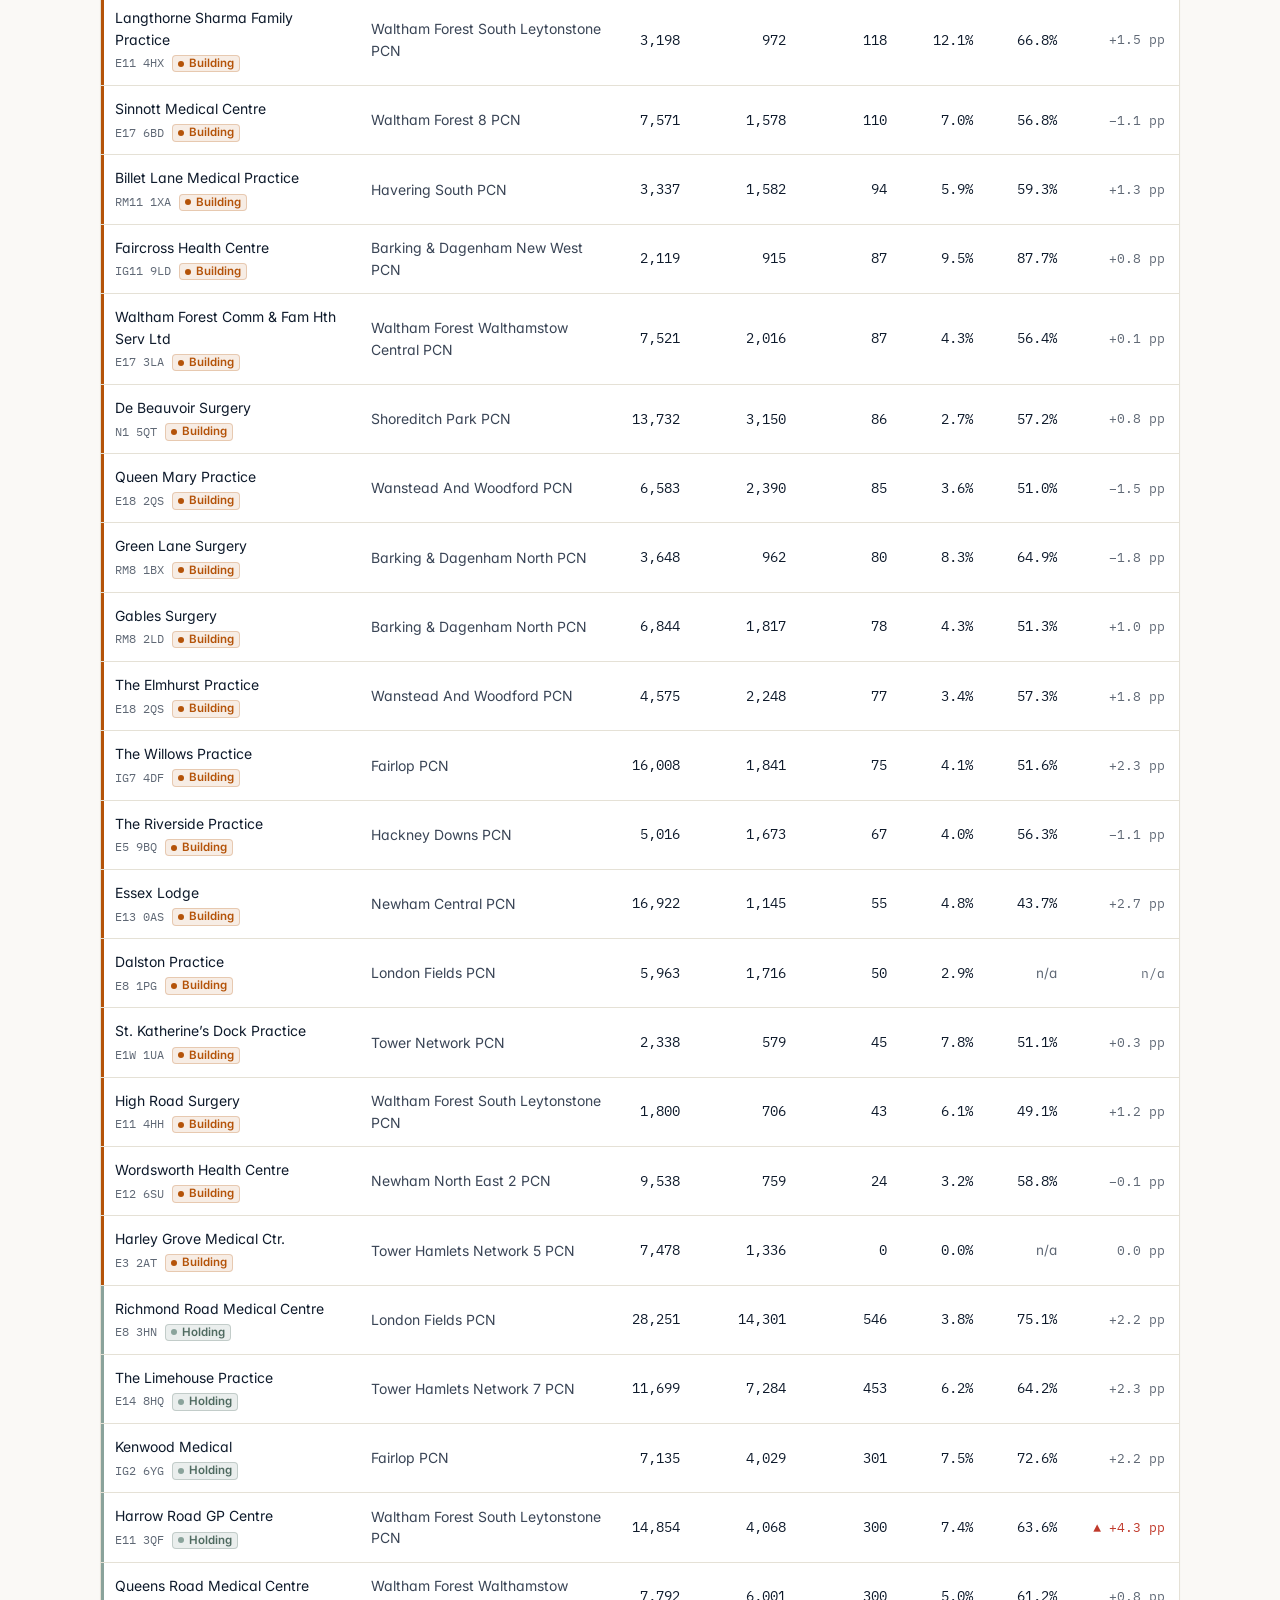
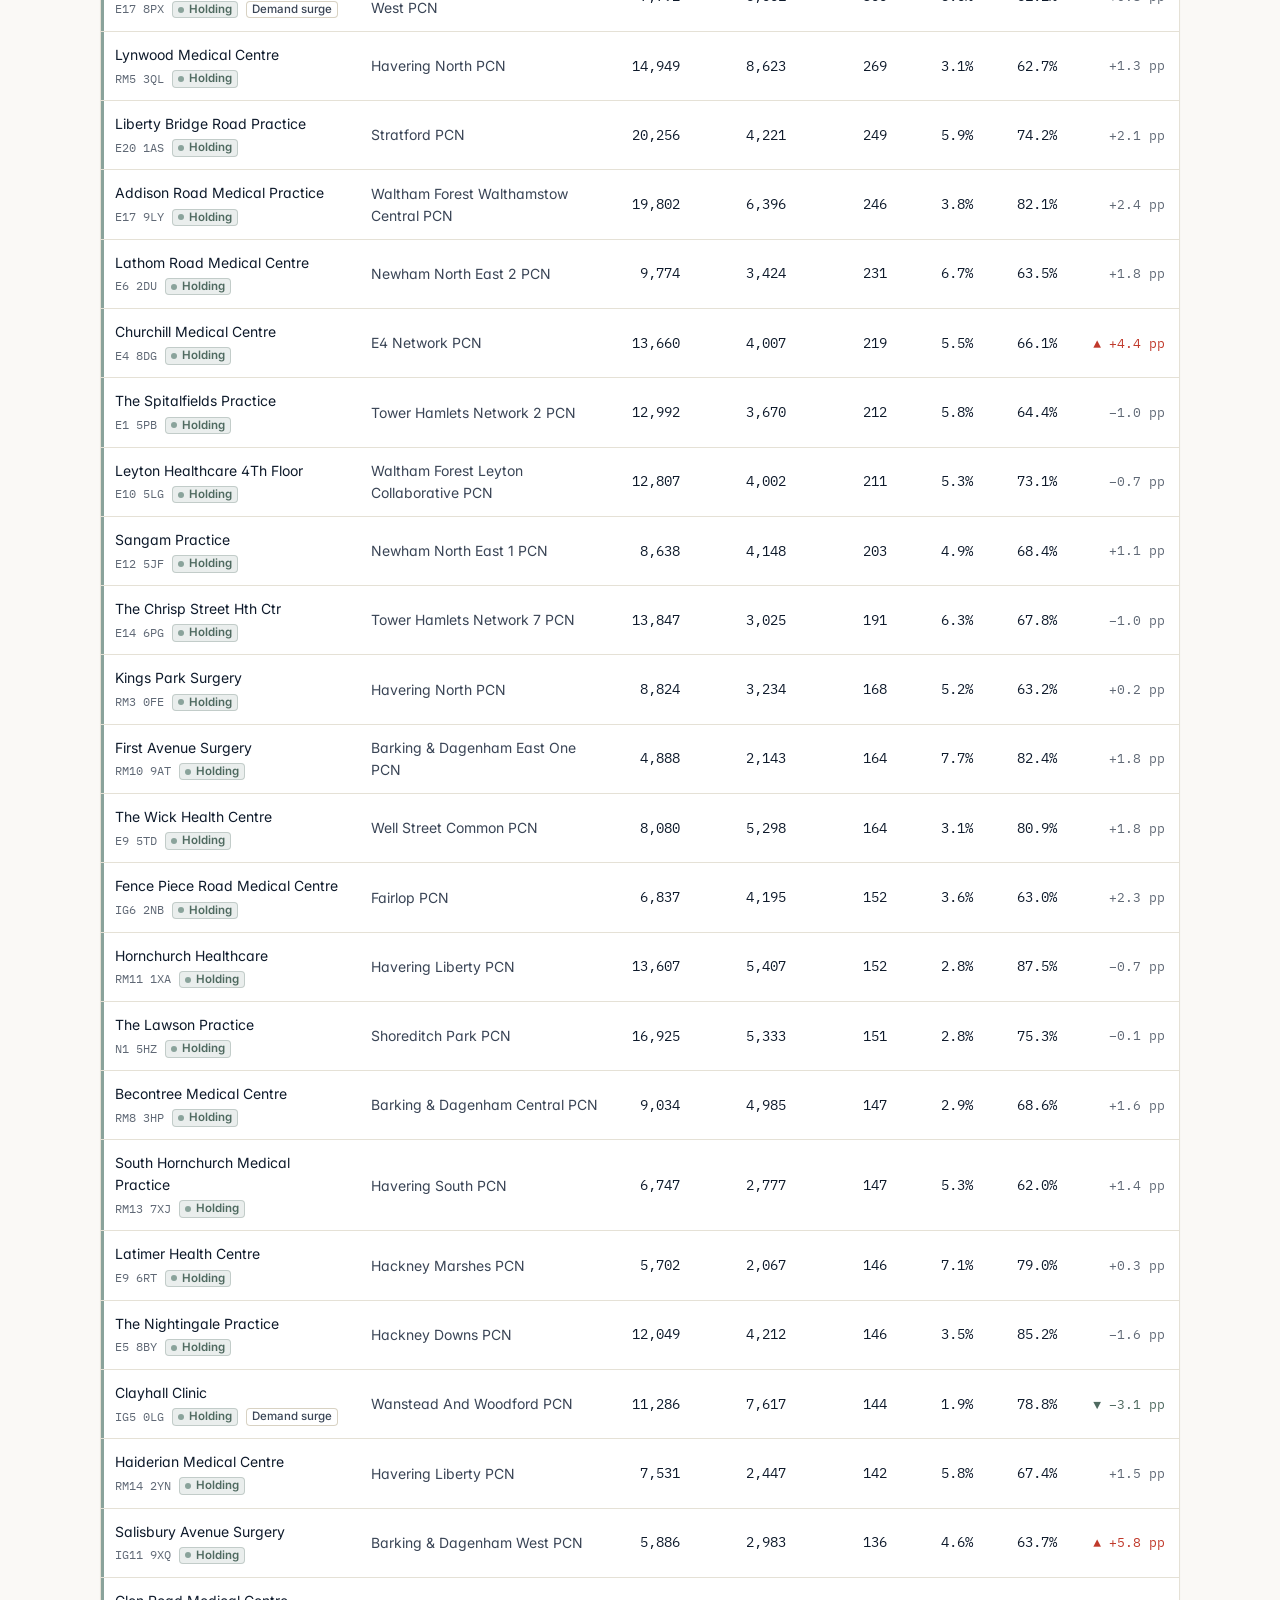
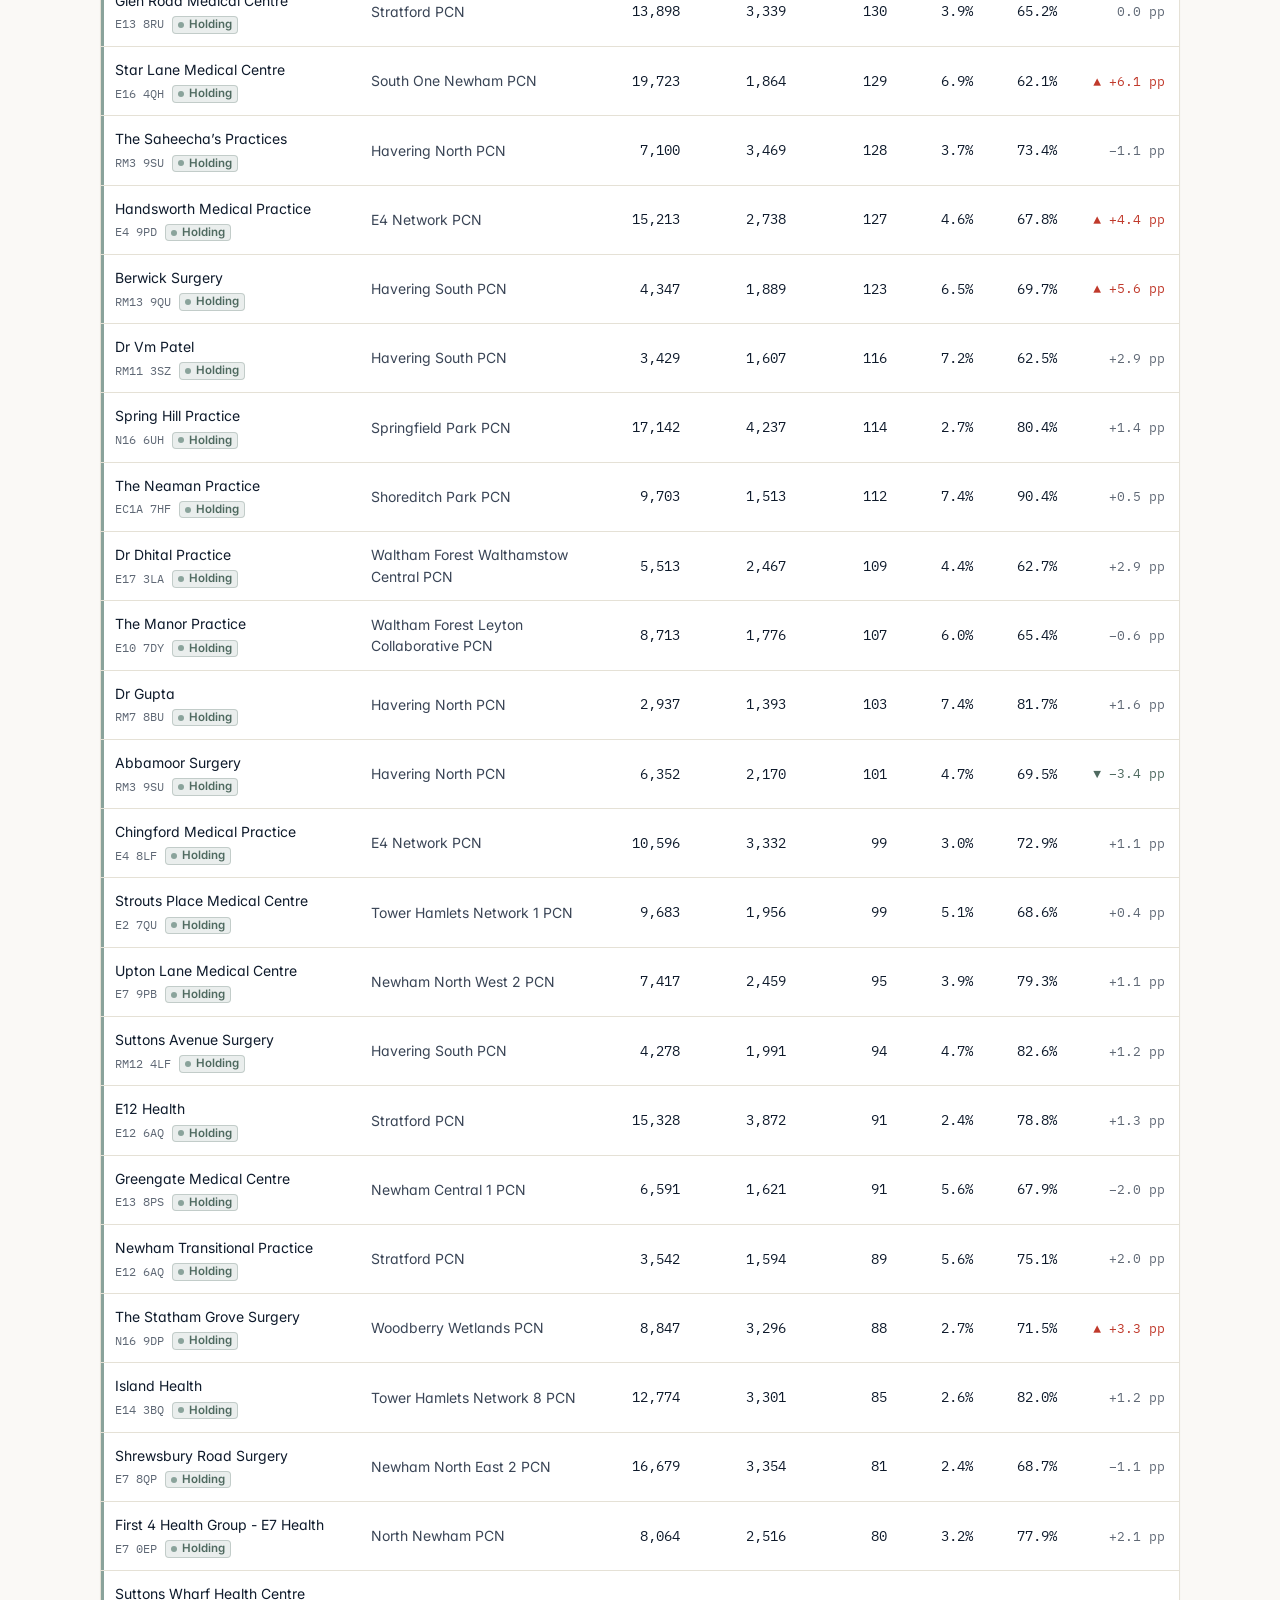
==== commit 16e20c44: "Loop 1: three-month scoring, reason codes, trend Authored by Claude Code (session 01NSBFfDaVKT3Hudx7" ====
--- a/site/index.html
+++ b/site/index.html
@@ -15,7 +15,7 @@
 <header class="topbar"><div class="topbar-inner">
   <a class="brand" href="#top"><img class="brand-logo" src="ql-black-logo.svg" alt="QuantumLoopAI"><span class="brand-name">Surgery Scout</span></a>
   <span class="chip chip-unofficial">Unofficial concept</span>
-  <span class="topbar-meta">NHS North East London, September 2026 data</span>
+  <span class="topbar-meta">NHS North East London, July to September 2026 data</span>
 </div></header>
 
 <main>
@@ -24,7 +24,7 @@
     <h1>Surgery Scout</h1>
     <p class="pitch"><strong>I read the SDR job description.</strong> It says you sell EMMA, an AI receptionist for NHS GP surgeries, and that the 8am rush is the problem it solves. I read the same coverage your prospects have read: the BBC, Healthwatch and trade press on AI receptionists, good and bad.</p>
 <p class="pitch"><strong>So I built the tool I&rsquo;d actually use on day one.</strong> Surgery Scout turns NHS England&rsquo;s public cloud-telephony data into a prioritised, practice-by-practice call list for North East London: 261 practices and 48 PCNs, each traceable by its NHS practice code, with the objections already loaded.</p>
-<p class="pitch"><strong>Every figure is checkable.</strong> Telephony figures come from NHS England&rsquo;s published September 2026 return, and practice identities and list sizes from the October 2026 registration extract. Definitions, my tier thresholds and the exact source links are in the Method below.</p>
+<p class="pitch"><strong>Every figure is checkable.</strong> Telephony figures come from NHS England&rsquo;s published July, August and September 2026 returns, and practice identities and list sizes from the October 2026 registration extract. Definitions, my tier thresholds and the exact source links are in the Method below.</p>
   </div>
   </div>
   <aside class="hero-panel" aria-label="Data scope">
@@ -41,19 +41,25 @@
   <input type="search" class="search" id="search" placeholder="Search practice or PCN" aria-label="Search practices or PCNs">
     <div class="tf-group" role="group" aria-label="Filter by tier">
       <button class="tf active" data-tier="all" aria-pressed="true">All</button>
-      <button class="tf" data-tier="priority" aria-pressed="false">Priority <span class="count">81</span></button>
-      <button class="tf" data-tier="building" aria-pressed="false">Building <span class="count">85</span></button>
-      <button class="tf" data-tier="holding" aria-pressed="false">Holding <span class="count">78</span></button>
+      <button class="tf" data-tier="priority" aria-pressed="false">Priority <span class="count">68</span></button>
+      <button class="tf" data-tier="building" aria-pressed="false">Building <span class="count">84</span></button>
+      <button class="tf" data-tier="holding" aria-pressed="false">Holding <span class="count">92</span></button>
       <button class="tf" data-tier="nodata" aria-pressed="false">No telephony data <span class="count">17</span></button>
     </div>
     <label class="field"><span>PCN</span><select id="pcnFilter"><option value="">All PCNs</option></select></label>
   <p class="result-count" id="count" aria-live="polite"></p>
   <ul class="legend">
-    <li><span class="badge priority">Priority</span> missed 15%+ of 8&ndash;10am calls, or 40% or fewer answered within 2 min</li>
-    <li><span class="badge building">Building</span> missed 8&ndash;15% or 40&ndash;60% fast-answer</li>
-    <li><span class="badge holding">Holding</span> missed under 8% and over 60% fast-answer</li>
-    <li><span class="badge nodata">No telephony data</span> not in the Sept cloud-telephony return</li>
+    <li><span class="badge priority">Priority</span> missed 15%+ of 8&ndash;10am calls, or 40% or fewer answered within 2 min, July to September combined</li>
+    <li><span class="badge building">Building</span> missed 8&ndash;15% or 40&ndash;60% fast-answer, July to September combined</li>
+    <li><span class="badge holding">Holding</span> missed under 8% and over 60% fast-answer, July to September combined</li>
+    <li><span class="badge nodata">No telephony data</span> not in the September return, ask first</li>
     <li class="legend-note">Editorial thresholds I set (see Method).</li>
+    <li class="legend-note">All figures: weekday calls between 8 and 10am, July to September 2026 combined.</li>
+    <li class="legend-row"><ul class="legend-reasons" aria-label="Reason codes">
+      <li><span class="reason">High abandonment</span> 15% or more of calls ended while the caller was waiting</li>
+      <li><span class="reason">Slow answer</span> 40% or fewer of answered calls picked up within 2 minutes</li>
+      <li><span class="reason">Demand surge</span> calls per 1,000 patients in the top tenth of NEL practices</li>
+    </ul></li>
   </ul>
 </section>
 
@@ -61,7 +67,7 @@
   <table id="ptable">
     <thead><tr>
       <th data-k="name">Practice</th><th data-k="pcn">PCN</th><th data-k="patients" class="num">Patients</th>
-      <th data-k="inb810" class="num">8&ndash;10am calls</th><th data-k="missN" class="num">Missed calls</th><th data-k="miss810" class="num">Missed %</th><th data-k="fast810" class="num">&le;2min %</th>
+      <th data-k="inbound" class="num">8&ndash;10am calls</th><th data-k="missed" class="num">Missed calls</th><th data-k="missed_pct" class="num">Missed %</th><th data-k="fast2_pct" class="num">&le;2 min %</th><th data-k="trend" class="num">Trend</th>
     </tr></thead>
     <tbody id="tbody"></tbody>
   </table>
@@ -74,7 +80,7 @@
   <p>Practices in the same Primary Care Network often share telephony and buying decisions. Networks with several Priority practices are where one conversation can open a cluster.</p>
   <div class="table-wrap">
     <table>
-      <thead><tr><th>PCN</th><th class="num">Practices</th><th class="num">Priority</th><th class="num">Building</th><th class="num">Network missed % (8&ndash;10am)</th><th class="num">Patients</th></tr></thead>
+      <thead><tr><th>PCN</th><th class="num">Practices</th><th class="num">Priority</th><th class="num">Building</th><th class="num">Network missed % (8&ndash;10am, Jul&ndash;Sep)</th><th class="num">Patients</th></tr></thead>
       <tbody id="pcnbody"></tbody>
     </table>
   </div>
@@ -102,12 +108,17 @@
 <section class="method" id="method">
   <h2>Method, sources and limits</h2>
   <ul class="method-list">
-<li><strong>Data.</strong> NHS England <em>Cloud Based Telephony Data in General Practice, September 2026</em> (published 29 Oct 2026): practice-level daily inbound calls, calls ended during the IVR stage, answered calls by wait time, missed calls and callbacks. <a href="https://digital.nhs.uk/data-and-information/publications/statistical/cloud-based-telephony-data-in-general-practice/september-2026" target="_blank" rel="noopener">Publication page</a> &middot; <a href="https://files.digital.nhs.uk/DF/67D81E/cbt-answered-sept-2026.zip" target="_blank" rel="noopener">Calls-answered file</a> &middot; <a href="https://files.digital.nhs.uk/7E/33E844/cbt-daytime-sept-2026.zip" target="_blank" rel="noopener">By-day-and-time file</a> &middot; <a href="https://files.digital.nhs.uk/9D/8AE597/cbt-metadata.xlsx" target="_blank" rel="noopener">Field metadata</a></li>
-          <li><strong>What &ldquo;missed&rdquo; means here.</strong> Per NHS England&rsquo;s definitions, each inbound call ends in one of four counted outcomes: answered, missed, ended during the IVR message before joining the queue, or callback requested. This tool&rsquo;s &ldquo;missed&rdquo; is exactly the missed category - calls not dealt with, voicemails included - and excludes IVR-stage exits (about 27% of inbound calls nationally), which are counted separately. These are call outcomes, not people: the same caller may ring several times, succeed on a later attempt, or choose a callback, so the counts show call volumes, not unmet patient need. NHS England also notes outcome totals do not reconcile exactly for a large number of practices (it is working with suppliers on why).</li>
-          <li><strong>Practice identity, list sizes, PCNs.</strong> NHS England <em>Patients Registered at a GP Practice</em>, October 2026 extract. <a href="https://digital.nhs.uk/data-and-information/publications/statistical/patients-registered-at-a-gp-practice" target="_blank" rel="noopener">Publication page</a>. All public data, used under the <a href="https://www.nationalarchives.gov.uk/doc/open-government-licence/version/3/" target="_blank" rel="noopener">Open Government Licence v3.0</a>. No patient-level data exists in these datasets or in this tool.</li>
-          <li><strong>Metrics.</strong> &ldquo;8&ndash;10am&rdquo; = the publication&rsquo;s 08:00&ndash;10:00 reporting category, all September weekdays (NHS England separately reports core hours 08:00&ndash;18:30; the all-day figures here use that window). &ldquo;Missed %&rdquo; = missed &divide; inbound. &ldquo;&le;2min %&rdquo; = calls answered within 120 seconds &divide; all answered calls. Benchmarks: NEL practices missed 10.0% of 8&ndash;10am calls in September (32,109 of 321,082); England-wide, 10.9% of all core-hours calls were missed.</li>
-          <li><strong>Tiers are my editorial thresholds</strong> (stated above) and the table sorts by the raw count of missed 8&ndash;10am calls, not an invented score. A tier is a reason a conversation might be relevant - measured phone pressure, not proven buying intent, budget or authority. Those are established in the conversation, not in a spreadsheet. High pressure is a phone-system problem, not a judgement of care quality or of the practice&rsquo;s staff.</li>
-          <li><strong>Scope is one ICB</strong> (North East London: 261 practices, 244 in the September return = 93%, the highest coverage of the five London ICBs, which range 82&ndash;91% in the same data). Chosen because it&rsquo;s the home patch for a Canary Wharf-based SDR and coverage makes it the cleanest demonstration. The same method rolls out nationally.</li>
+<li><strong>Data.</strong> NHS England <em>Cloud Based Telephony Data in General Practice</em>, July, August and September 2026 returns: practice-level inbound calls, calls ended during the IVR stage, answered calls by wait time, missed calls and callbacks. <a href="https://digital.nhs.uk/data-and-information/publications/statistical/cloud-based-telephony-data-in-general-practice/september-2026" target="_blank" rel="noopener">Publication page</a> &middot; <a href="https://files.digital.nhs.uk/9D/8AE597/Cloud%20Based%20Telephony%20Metadata%202026.xlsx" target="_blank" rel="noopener">Field metadata</a><br><span id="m-sources"></span></li>
+          <li><strong>What &ldquo;missed&rdquo; means here.</strong> Per NHS England&rsquo;s definitions, each inbound call ends in one of four counted outcomes: answered, missed, ended during the IVR message before joining the queue, or callback requested. This tool&rsquo;s &ldquo;missed&rdquo; is exactly the missed category - calls not dealt with, voicemails included - and excludes IVR-stage exits (about a quarter of inbound calls nationally - 25.4% across July to September 2026), which are counted separately. These are call outcomes, not people: the same caller may ring several times, succeed on a later attempt, or choose a callback, so the counts show call volumes, not unmet patient need. NHS England also notes outcome totals do not reconcile exactly for a large number of practices (it is working with suppliers on why).</li>
+          <li><strong>Practice identity, list sizes, PCNs.</strong> NHS England <em>Patients Registered at a GP Practice</em>, October 2026 extract. <a href="https://digital.nhs.uk/data-and-information/publications/statistical/patients-registered-at-a-gp-practice" target="_blank" rel="noopener">Publication page</a> &middot; <a id="m-registration" href="https://files.digital.nhs.uk/FB/7851F6/gp-reg-pat-prac-all.zip" target="_blank" rel="noopener">Registration file</a>. All public data, used under the <a href="https://www.nationalarchives.gov.uk/doc/open-government-licence/version/3/" target="_blank" rel="noopener">Open Government Licence v3.0</a>. No patient-level data exists in these datasets or in this tool.</li>
+          <li><strong>Three months, combined.</strong> Every rate adds up the counts for July, August and September first, then divides once, so a busy month weighs more than a quiet one. &ldquo;8&ndash;10am&rdquo; is the publication&rsquo;s weekday Core 8&ndash;10 category; all-day calls are Core 8&ndash;10 plus Core 10&ndash;18:30. &ldquo;Missed %&rdquo; = missed &divide; inbound. &ldquo;&le;2 min %&rdquo; = calls answered within 120 seconds &divide; all answered calls, and &ldquo;&le;30 s %&rdquo; = calls answered within 30 seconds &divide; all answered calls; both sides of each come from the Calls Answered file, so they are consistent. A month a practice is missing from is left out, not counted as zero, and the practice&rsquo;s detail says when fewer than three months are behind its figures. Benchmark: NEL&rsquo;s tiered practices missed <span data-fig="benchPct"></span> of 8&ndash;10am calls from July to September (<span data-fig="benchMissed"></span> of <span data-fig="benchInbound"></span>).</li>
+          <li><strong>Tier rule (editorial thresholds I set).</strong> Priority: missed 15.0% or more, or 40.0% or fewer answered within 2 minutes. Building: not Priority, and missed 8.0% or more, or 60.0% or fewer answered within 2 minutes. Holding: missed under 8.0% and over 60.0% answered within 2 minutes; a practice with no answer-time data can&rsquo;t show that, so it sits in Building. No telephony data: not in the September return, whatever July or August show. Thresholds are compared on unrounded figures. The table sorts by tier, then by the raw count of missed 8&ndash;10am calls, not an invented score. A tier is a reason a conversation might be relevant: measured phone pressure, not proven buying intent, budget or authority. High pressure is a phone-system problem, not a judgement of care quality or of the practice&rsquo;s staff.</li>
+          <li><strong>Reason codes.</strong> They explain a tier and never rank practices. <em>High abandonment</em>: missed 15.0% or more. <em>Slow answer</em>: 40.0% or fewer of answered calls picked up within 2 minutes. <em>Demand surge</em>: calls per 1,000 patients at or above <span data-fig="demandCut"></span>, the 90th percentile (nearest-rank method, rank <span data-fig="demandRank"></span> of <span data-fig="demandN"></span>) of practices that are in the September return, have a list size above zero and have two or more months of data. The detail lists every code that applies; the table row shows the first match in the order abandonment, slow, demand. Every Priority practice carries abandonment or slow by construction; a Building or Holding practice can carry demand alone.</li>
+          <li><strong>Trend (editorial).</strong> September missed % minus July missed %, in percentage points. It needs both months with at least 100 inbound 8&ndash;10am calls each; otherwise it shows n/a. A rise of 3.0 points or more counts as worsening (&#9650;), a fall of 3.0 points or more as improving (&#9660;), anything between as steady. The 3-point threshold is my editorial choice. Trend never changes a tier.</li>
+          <li><strong>Why 30 seconds.</strong> EMMA&rsquo;s published standard is three rings. NHS data groups answer times in 30-second bands, and three rings falls inside the first, so 30 seconds is the closest checkable measure. The band runs to 30 seconds, so it is a generous stand-in for three rings, not the same thing.</li>
+          <li><strong>Calls per 1,000 patients.</strong> 8&ndash;10am inbound calls from July to September, divided by the number of months with data to give a monthly average, divided by registered patients (October 2026 extract), times 1,000. Shown as a whole number. It counts calls, not people, so repeat calls push it up.</li>
+          <li><strong>Low call volume.</strong> A practice with fewer than 300 inbound 8&ndash;10am calls across the months combined is flagged in its detail, because its rates move a lot from month to month. It is still tiered. Practices flagged in this data: <span data-fig="lowVolume"></span>.</li>
+          <li><strong>Scope is one ICB</strong> (North East London: <span data-fig="total">261</span> practices, <span data-fig="inLast">244</span> in the September return = <span data-fig="inLastPct">93%</span>, the highest coverage of the five London ICBs, which range 82&ndash;91% in the same data). Chosen because it&rsquo;s the home patch for a Canary Wharf-based SDR and coverage makes it the cleanest demonstration. The same method rolls out nationally.</li>
           <li><strong>Coverage caveats.</strong> The return covers practices whose telephony supplier provides data; practices not in the return are marked &ldquo;No telephony data&rdquo; - an open question for the first call, not a verdict. A practice that already runs an AI receptionist or diverts calls may show distorted numbers.</li>
           <li><strong>Customer status.</strong> QuantumLoopAI&rsquo;s customer list is not public. No practice in this tool should be treated as confirmed net-new; check the CRM before any outreach. (The one customer I could confirm publicly, Priory Medical Centre in York, is outside this patch.)</li>
           <li><strong>Not in v1.</strong> GP Patient Survey phone-access results (public, practice-level; not merged in v1), national rollout, monthly auto-refresh. Each is a week-one addition with a known build plan.</li>
@@ -119,11 +130,12 @@
 <footer class="site-footer">
   <div class="wrap">
     <p><strong>Surgery Scout is an unofficial concept by Ayo Ahmed.</strong> It is not affiliated with, endorsed by, or commissioned by QuantumLoopAI. The QuantumLoopAI name and logo appear only to show the company this concept was built for.</p>
-    <p>Built from public NHS England data under the Open Government Licence. September to October 2026 extracts.</p>
+    <p>Built from public NHS England data under the Open Government Licence. July to October 2026 extracts.</p>
   </div>
 </footer>
 
 <script src="data.js"></script>
+<script src="loader.js"></script>
 <script src="app.js"></script>
 </body>
 </html>
--- a/site/style.css
+++ b/site/style.css
@@ -904,3 +904,116 @@
 /* Grid placement for items Claude's block left to auto-placement (legend's max-content collapsed column 1) */
 .controls .result-count { grid-column: 1 / -1; grid-row: 3; }
 .controls .legend { grid-column: 1 / -1; grid-row: 4; }
+
+/* Second pixel review. Appended: later rules override earlier ones. */
+
+/* 1. Solid top bar so the sticky hero panel cannot tint it */
+header.topbar {
+  background: var(--elevated);
+  -webkit-backdrop-filter: none;
+  backdrop-filter: none;
+}
+
+/* 2. Drawer figures sit on a shared baseline */
+.detail-grid div {
+  display: flex;
+  flex-direction: column;
+}
+.detail-grid dd {
+  margin-top: auto;
+  padding-top: 6px;
+}
+
+/* 3. PCN select: room for names, ellipsis for the longest */
+.controls select {
+  width: 320px;
+  max-width: 100%;
+  overflow: hidden;
+  white-space: nowrap;
+  text-overflow: ellipsis;
+}
+@media (max-width: 640px) {
+  .controls select { width: auto; min-width: 0; }
+}
+
+/* 5. Drawer reading rhythm */
+
+.detail h4 {
+  margin: 24px 0 6px;
+  font: 600 14px/1.4 var(--f-ui);
+  color: var(--ink);
+}
+.detail p { margin-bottom: 0; }
+.detail .opener {
+  margin: 0;
+  padding: 12px 16px;
+  background: var(--elevated);
+  border-left: 3px solid var(--clay);
+  border-radius: 0 var(--r-tile) var(--r-tile) 0;
+  font-family: var(--f-display);
+  font-size: 16px;
+  line-height: 1.5;
+  color: var(--ink);
+}
+.detail ul {
+  margin: 0;
+  padding-left: 18px;
+}
+.detail li { margin-bottom: 6px; }
+.detail li:last-child { margin-bottom: 0; }
+.detail li::marker { color: var(--ink-3); }
+
+/* 6. Close button ring and drawer scrollbar */
+.detail-close:focus-visible { outline-offset: 0; }
+.detail-drawer {
+  scrollbar-width: thin;
+  scrollbar-color: var(--hair-strong) transparent;
+}
+
+
+/* 7. Count chips in numeric columns align to the column edge */
+td.num .badge {
+  font: 500 13.5px/1.35 var(--f-mono);
+  padding: 1px 6px;
+  margin-right: -6px;
+}
+
+
+/* Loop 1: reason codes, trend, drawer notes and month-by-month table. Appended: later rules override earlier ones. */
+.reason { display: inline-flex; align-items: center; padding: 1px 6px; border-radius: var(--r-chip); background: var(--elevated); color: var(--ink-2); box-shadow: inset 0 0 0 1px var(--hair-strong); font: 500 11.5px/1.35 var(--f-ui); white-space: nowrap; }
+.reasons { list-style: none; margin: 10px 0 0; padding: 0; display: flex; flex-wrap: wrap; gap: 6px; }
+.trend { font-family: var(--f-mono); font-size: 13px; font-variant-numeric: tabular-nums; white-space: nowrap; }
+.trend.up { color: var(--danger); }
+.trend.down { color: var(--success); }
+.trend.flat, .trend.na { color: var(--ink-3); }
+.detail-note { margin: 8px 0 0; font-size: 12.5px; line-height: 1.5; color: var(--ink-3); }
+.months-table { margin-top: 0; font-size: 13px; background: var(--elevated); border: 1px solid var(--hair); border-radius: var(--r-tile); overflow: hidden; }
+.months-table thead th { position: static; padding: 8px 12px; }
+.months-table tbody td { padding: 8px 12px; }
+.legend-reasons { grid-column: 1 / -1; display: flex; flex-wrap: wrap; gap: 8px 24px; margin: 4px 0 0; padding: 10px 0 0; border-top: 1px solid var(--hair); list-style: none; }
+.legend-reasons li { display: flex; align-items: baseline; gap: 8px; }
+
+/* Fit the Loop 1 pieces into the existing cascade */
+.legend > li.legend-row { grid-column: 1 / -1; display: block; }
+.legend .legend-reasons li { flex-direction: row; align-items: baseline; gap: 8px; }
+.legend .reason { flex: none; }
+.detail ul.reasons { margin: 10px 0 0; padding: 0; }
+.detail ul.reasons li { margin: 0; }
+.detail .detail-grid { margin-top: 16px; }
+.detail .detail-grid dd .trend { font-size: inherit; }
+.detail .detail-grid + .detail-note { margin-top: -8px; }
+.months-table { width: 100%; min-width: 0; }
+.months-table tbody tr:hover td { background: var(--elevated); }
+.months-table tbody td:first-child,
+.months-table thead th:first-child { position: static; max-width: none; box-shadow: none; }
+.months-table td.nil { font-size: 13px; }
+.detail .months-table thead th { padding: 8px 12px; }
+.detail .months-table tbody td { padding: 8px 12px; background: var(--elevated); }
+@media (max-width: 640px) {
+  #ptable { min-width: 760px; }
+  /* Count line sat in the pills' grid row on phones; give it and the legend their own rows */
+  .controls .result-count { grid-row: 4; }
+  .controls .legend { grid-row: 5; }
+  .detail .detail-grid { grid-template-columns: repeat(2, minmax(0, 1fr)); }
+  .months-table { min-width: 0; }
+}
